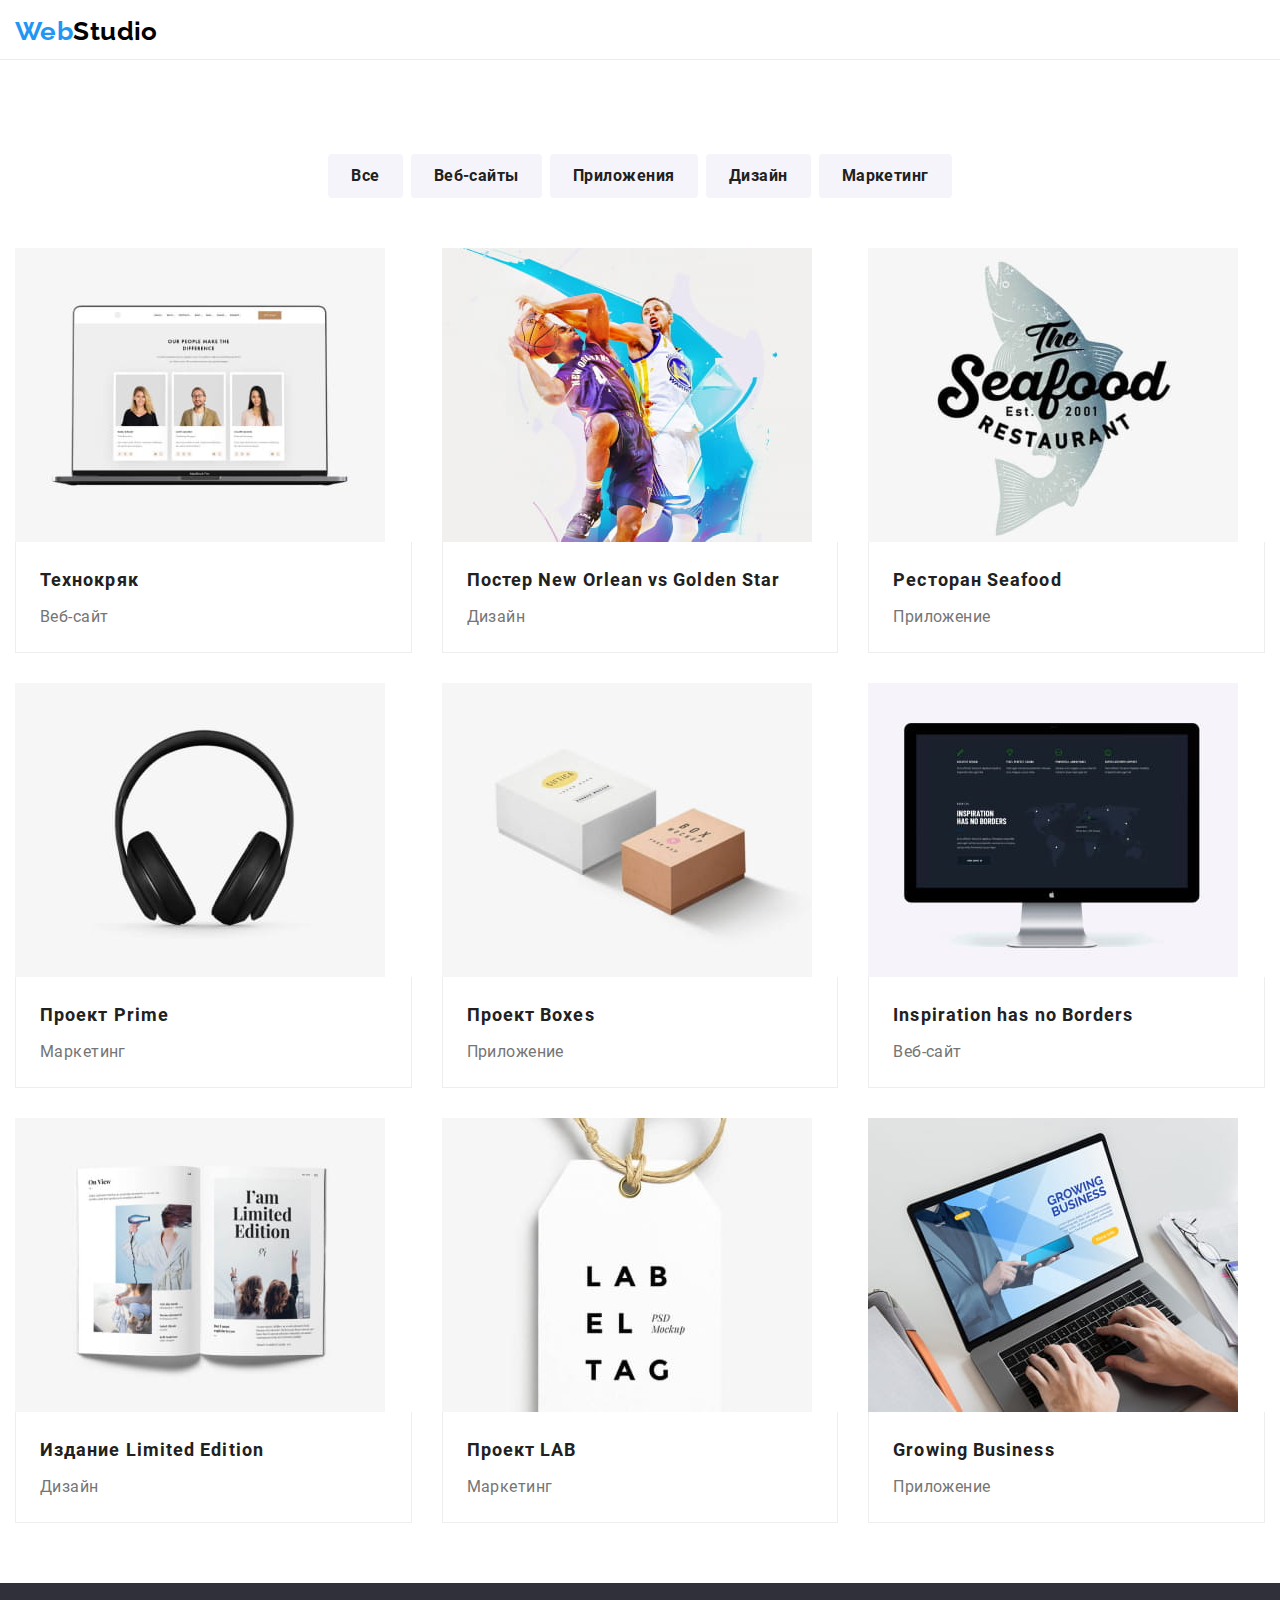
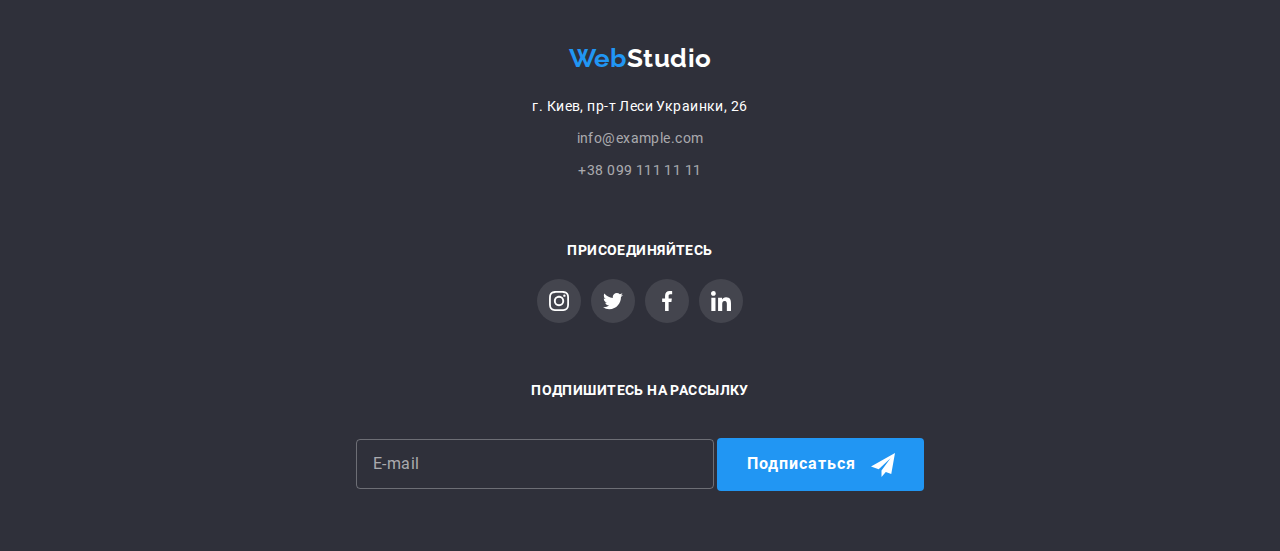
==== portfolio.html @ e54bfd78 "Дополнения к мобильной версии index" ====
<!DOCTYPE html>
<html lang="ru">

<head>
    <meta charset="UTF-8" />
    <meta name="viewport" content="width=device-width, initial-scale=1.0" />
    <meta http-equiv="X-UA-Compatible" content="ie=edge" />
    <link rel="stylesheet" href="./css/main.min.css" />
    <title>Web Studio</title>
</head>

<body>
    <header class="page-header">

        <a href="./index.html" class="logo">
            <span class="logo-first">Web</span>Studio</a>
        <nav class="container main-nav">
            <ul class="list site-nav">
                <li class="site-nav-item"><a href="./index.html" class="site-nav-link">Студия</a></li>
                <li class="site-nav-item">
                    <a href="./portfolio.html" class="site-nav-link current">Портфолио</a>
                </li>
                <li class="site-nav-item">
                    <a href="#" class="site-nav-link">Контакты</a>
                </li>
            </ul>
            <ul class="list contacts">
                <li class="contacts-item">
                    <a href="mailto:info@devstudio.com" class="contacts-link">
                        <svg class="icon-contacts" width="16" height="12">
                            <use href="./images/icons/sprite.svg#icon-envelope"></use>
                        </svg>
                        info@devstudio.com
                    </a>
                </li>
                <li class="contacts-item">
                    <a href="tel:+380961111111" class="contacts-link icon-phone">
                        <svg class="icon-contacts" width="10" height="15">
                            <use href="./images/icons/sprite.svg#icon-smartphone"></use>
                        </svg>
                        +38 096 111 11 11
                    </a>
                </li>
            </ul>
        </nav>
    </header>
    <main>
        <h1 class="visually-hidden">Портфолио</h1>
        <section class="container filter-section">
            <h2 class="visually-hidden">Фильтр работ</h2>
            <ul class="filter-list list">
                <li class="filter-item"><button type="button" class="button filter">Все</button></li>
                <li class="filter-item"><button type="button" class="button filter">Веб-сайты</button></li>
                <li class="filter-item"><button type="button" class="button filter">Приложения</button></li>
                <li class="filter-item"><button type="button" class="button filter">Дизайн</button></li>
                <li class="filter-item"><button type="button" class="button filter">Маркетинг</button></li>
            </ul>
        </section>
        <section class="container works-section">
            <h2 class="visually-hidden">Примеры работ</h2>
            <ul class="list works-list">
                <li class="portfolio-card">
                    <a href="#" class="portfolio-card-link">
                        <div class="overlay-portfolio-text"><img src="./images/portfolio-1.jpg" alt="веб-сайт технокряк"
                                width="370" height="294">
                            <div class="portfolio-item-text">
                                Технокряк - это современная площадка распространения
                                коронавируса.
                                Компании используют эту
                                платформу для цифрового шпионажа и атак на защищённые сервера конкурентов.
                            </div>
                        </div>

                        <div class="portfolio-item">
                            <h3 class="portfolio-item-title">Технокряк</h3>
                            <p class="portfolio-item-description">Веб-сайт</p>
                        </div>
                    </a>
                </li>
                <li class="portfolio-card">
                    <a href="#" class="portfolio-card-link">
                        <div class="overlay-portfolio-text"><img src="./images/portfolio-2.jpg"
                                alt="дизайн баскетбольного постера" width="370" height="294">
                            <div class="portfolio-item-text">
                                Lorem ipsum dolor sit amet consectetur adipisicing elit.
                                Perspiciatis
                                aspernatur sit eius harum, alias praesentium. Lorem ipsum dolor sit amet. Lorem
                                ipsum
                                dolor
                                sit amet. Lorem ipsum dolor sit ame
                            </div>
                        </div>
                        <div class="portfolio-item">
                            <h3 class="portfolio-item-title">Постер New Orlean vs Golden Star</h3>
                            <p class="portfolio-item-description">Дизайн</p>
                        </div>
                    </a>
                </li>
                <li class="portfolio-card">
                    <a href="#" class="portfolio-card-link">
                        <div class="overlay-portfolio-text"><img src="./images/portfolio-3.jpg"
                                alt="приложения для ресторана сифуд" width="370" height="294">

                            <div class="portfolio-item-text">
                                Lorem ipsum dolor sit amet consectetur adipisicing elit.
                                Perspiciatis
                                aspernatur sit eius harum, alias praesentium. Lorem ipsum dolor sit amet. Lorem
                                ipsum
                                dolor
                                sit amet. Lorem ipsum dolor sit amet
                            </div>
                        </div>
                        <div class="portfolio-item">
                            <h3 class="portfolio-item-title">Ресторан Seafood</h3>
                            <p class="portfolio-item-description">Приложение</p>
                        </div>
                    </a>
                </li>
                <li class="portfolio-card">
                    <a href="#" class="portfolio-card-link">
                        <div class="overlay-portfolio-text"><img src="./images/portfolio-4.jpg"
                                alt="маркетинг для проекта прайм" width="370" height="294">
                            <div class="portfolio-item-text">
                                Lorem ipsum dolor sit amet consectetur adipisicing elit.
                                Perspiciatis
                                aspernatur sit eius harum, alias praesentium. Lorem ipsum dolor sit amet. Lorem
                                ipsum
                                dolor
                                sit amet. Lorem ipsum dolor sit amet.
                            </div>
                        </div>
                        <div class="portfolio-item">

                            <h3 class="portfolio-item-title">Проект Prime</h3>
                            <p class="portfolio-item-description">Маркетинг</p>
                        </div>
                    </a>

                </li>
                <li class="portfolio-card">
                    <a href="#" class="portfolio-card-link">
                        <div class="overlay-portfolio-text"><img src="./images/portfolio-5.jpg"
                                alt="приложение для проекта боксес" width="370" height="294">

                            <div class="portfolio-item-text">
                                Lorem ipsum dolor sit amet consectetur adipisicing elit.
                                Perspiciatis
                                aspernatur sit eius harum, alias praesentium. Lorem ipsum dolor sit amet. Lorem
                                ipsum
                                dolor
                                sit amet. Lorem ipsum dolor sit am
                            </div>
                        </div>

                        <div class="portfolio-item">
                            <h3 class="portfolio-item-title">Проект Boxes</h3>
                            <p class="portfolio-item-description">Приложение</p>
                        </div>
                    </a>

                </li>
                <li class="portfolio-card">
                    <a href="#" class="portfolio-card-link">
                        <div class="overlay-portfolio-text"><img src="./images/portfolio-6.jpg" alt="сайт инспирейшн"
                                width="370" height="294">

                            <div class="portfolio-item-text">
                                Lorem ipsum dolor sit amet consectetur adipisicing elit.
                                Perspiciatis
                                aspernatur sit eius harum, alias praesentium. Lorem ipsum dolor sit amet. Lorem
                                ipsum
                                dolor
                                sit amet. Lorem ipsum dolor sit ame
                            </div>
                        </div>

                        <div class="portfolio-item">

                            <h3 class="portfolio-item-title">Inspiration has no Borders</h3>
                            <p class="portfolio-item-description">Веб-сайт</p>
                        </div>
                    </a>

                </li>
                <li class="portfolio-card">
                    <a href="#" class="portfolio-card-link">
                        <div class="overlay-portfolio-text"><img src="./images/portfolio-7.jpg"
                                alt="дизайн издания лимитед эдишин" width="370" height="294">

                            <div class="portfolio-item-text">
                                Lorem ipsum dolor sit amet consectetur adipisicing elit.
                                Perspiciatis
                                aspernatur sit eius harum, alias praesentium. Lorem ipsum dolor sit amet. Lorem
                                ipsum
                                dolor
                                sit amet. Lorem ipsum dolor sit amet
                            </div>
                        </div>

                        <div class="portfolio-item">

                            <h3 class="portfolio-item-title">Издание Limited Edition</h3>
                            <p class="portfolio-item-description">Дизайн</p>
                        </div>
                    </a>

                </li>
                <li class="portfolio-card">
                    <a href="#" class="portfolio-card-link">
                        <div class="overlay-portfolio-text"><img src="./images/portfolio-8.jpg"
                                alt="маркетинг для проекта лаб" width="370" height="294">

                            <div class="portfolio-item-text">
                                Lorem ipsum dolor sit amet consectetur adipisicing elit.
                                Perspiciatis
                                aspernatur sit eius harum, alias praesentium. Lorem ipsum dolor sit amet. Lorem
                                ipsum
                                dolor
                                sit amet. Lorem ipsum dolor sit amet.
                            </div>
                        </div>

                        <div class="portfolio-item">

                            <h3 class="portfolio-item-title">Проект LAB</h3>
                            <p class="portfolio-item-description">Маркетинг</p>
                        </div>
                    </a>

                </li>
                <li class="portfolio-card">
                    <a href="#" class="portfolio-card-link">
                        <div class="overlay-portfolio-text"><img src="./images/portfolio-9.jpg"
                                alt="приложение для бизнеса" width="370" height="294">

                            <div class="portfolio-item-text">
                                Lorem ipsum dolor sit amet consectetur adipisicing elit.
                                Perspiciatis
                                aspernatur sit eius harum, alias praesentium. Lorem ipsum dolor sit amet. Lorem
                                ipsum
                                dolor
                                sit amet. Lorem ipsum dolor sit amet.
                            </div>
                        </div>

                        <div class="portfolio-item">

                            <h3 class="portfolio-item-title">Growing Business</h3>
                            <p class="portfolio-item-description">Приложение</p>
                        </div>
                    </a>

                </li>
            </ul>
        </section>
    </main>
    <footer>
        <div class="container footer-columns">
            <div class="logo-address">
                <a href="./index.html" class="logo-footer">
                    <span class="logo-first">Web</span>Studio
                </a>
                <address class="address">
                    <ul class="list">
                        <li>
                            <a href="https://goo.gl/maps/nj3guqjCCo6YJQm78" target="_blank" rel="noopener noreferrer"
                                class="footer-link address">
                                г. Киев, пр-т Леси Украинки, 26
                            </a>
                        </li>
                        <li class="footer-contacts-mail">
                            <a href="mailto:info@example.com" class="footer-link">info@example.com</a>
                        </li>
                        <li class="footer-contacts-phone">
                            <a href="tel:+380991111111" class="footer-link">+38 099 111 11 11</a>
                        </li>
                    </ul>
                </address>
            </div>
            <div class="follow-block">
                <p class="footer-action">Присоединяйтесь</p>
                <ul class="list social-link">
                    <li>
                        <a class="social-link-item footer" href="https://www.instagram.com/" target="_blank"
                            rel="noopener noreferrer" aria-label="ссылка на инстаграм">
                            <svg class="social-link-icon" width="20" height="20">
                                <use href="./images/icons/sprite.svg#icon-instagram"></use>
                            </svg>
                        </a>
                    </li>
                    <li>
                        <a class="social-link-item footer" href="https://www.twitter.com/" target="_blank"
                            rel="noopener noreferrer" aria-label="ссылка на твиттер">
                            <svg class="social-link-icon" width="20" height="20">
                                <use href="./images/icons/sprite.svg#icon-twitter"></use>
                            </svg>
                        </a>
                    </li>
                    <li>
                        <a class="social-link-item footer" href="https://www.facebook.com/" target="_blank"
                            rel="noopener noreferrer" aria-label="ссылка на фейсбук">
                            <svg class="social-link-icon" width="20" height="20">
                                <use href="./images/icons/sprite.svg#icon-facebook"></use>
                            </svg>
                        </a>
                    </li>
                    <li>
                        <a class="social-link-item footer" href="https://www.linkedin.com/" target="_blank"
                            rel="noopener noreferrer" aria-label="ссылка на линкедин">
                            <svg class="social-link-icon" width="20" height="20">
                                <use href="./images/icons/sprite.svg#icon-linkedin"></use>
                            </svg>
                        </a>
                    </li>
                </ul>
            </div>
            <div class="subscribe-form">
                <p class="footer-action">Подпишитесь на рассылку</p>
                <form action="" method="POST">
                    <input type="e-mail" placeholder="E-mail" name="subscribe" required class="subscribe-field" />
                    <button type="submit" class="button primary subscribe">
                        Подписаться
                        <svg class="subscribe-icon">
                            <use href="./images/icons/sprite.svg#icon-subscribe"></use>
                        </svg>
                    </button>
                </form>
            </div>
        </div>
    </footer>
</body>

</html>
---- css/main.min.css ----
/*! normalize.css v8.0.1 | MIT License | github.com/necolas/normalize.css */html{line-height:1.15;-webkit-text-size-adjust:100%}body{margin:0}main{display:block}h1{font-size:2em;margin:0.67em 0}hr{-webkit-box-sizing:content-box;box-sizing:content-box;height:0;overflow:visible}pre{font-family:monospace, monospace;font-size:1em}a{background-color:transparent}abbr[title]{border-bottom:none;text-decoration:underline;-webkit-text-decoration:underline dotted;text-decoration:underline dotted}b,strong{font-weight:bolder}code,kbd,samp{font-family:monospace, monospace;font-size:1em}small{font-size:80%}sub,sup{font-size:75%;line-height:0;position:relative;vertical-align:baseline}sub{bottom:-0.25em}sup{top:-0.5em}img{border-style:none}button,input,optgroup,select,textarea{font-family:inherit;font-size:100%;line-height:1.15;margin:0}button,input{overflow:visible}button,select{text-transform:none}button,[type="button"],[type="reset"],[type="submit"]{-webkit-appearance:button}button::-moz-focus-inner,[type="button"]::-moz-focus-inner,[type="reset"]::-moz-focus-inner,[type="submit"]::-moz-focus-inner{border-style:none;padding:0}button:-moz-focusring,[type="button"]:-moz-focusring,[type="reset"]:-moz-focusring,[type="submit"]:-moz-focusring{outline:1px dotted ButtonText}fieldset{padding:0.35em 0.75em 0.625em}legend{-webkit-box-sizing:border-box;box-sizing:border-box;color:inherit;display:table;max-width:100%;padding:0;white-space:normal}progress{vertical-align:baseline}textarea{overflow:auto}[type="checkbox"],[type="radio"]{-webkit-box-sizing:border-box;box-sizing:border-box;padding:0}[type="number"]::-webkit-inner-spin-button,[type="number"]::-webkit-outer-spin-button{height:auto}[type="search"]{-webkit-appearance:textfield;outline-offset:-2px}[type="search"]::-webkit-search-decoration{-webkit-appearance:none}::-webkit-file-upload-button{-webkit-appearance:button;font:inherit}details{display:block}summary{display:list-item}template{display:none}[hidden]{display:none}@font-face{font-family:Roboto;src:url(../fonts/Roboto-Regular.woff) format("woff"),url(../fonts/Roboto-Regular.woff2) format("woff2");font-weight:400;font-style:normal}@font-face{font-family:Roboto;src:url(../fonts/Roboto-Medium.woff) format("woff"),url(../fonts/Roboto-Medium.woff2) format("woff2");font-weight:500;font-style:normal}@font-face{font-family:Roboto;src:url(../fonts/Roboto-Bold.woff) format("woff"),url(../fonts/Roboto-Bold.woff2) format("woff2");font-weight:700;font-style:normal}@font-face{font-family:Roboto;src:url(../fonts/Roboto-Black.woff) format("woff"),url(../fonts/Roboto-Black.woff2) format("woff2");font-weight:900;font-style:normal}@font-face{font-family:Raleway;src:url(../fonts/Raleway-Bold.woff) format("woff"),url(../fonts/Raleway-Bold.woff2) format("woff2");font-weight:700;font-style:normal}.logo,.logo-first,.logo-footer{font-family:Raleway, serif;font-style:normal;font-weight:700;font-size:26px;line-height:1.2;text-decoration:none}.button,.site-nav-link,.site-nav-link::after,.contacts-link,.clients-list-item,.clients-link,.portfolio-card-link,.portfolio-item-text,.social-link-item,.social-link-icon:hover,.social-link-icon:focus,.social-link-item.footer,.subscribe-field,.modal-form-field,.modal-form-icon,.icon-check,.backdrop{-webkit-transition-duration:250ms;transition-duration:250ms;-webkit-transition-timing-function:cubic-bezier(0.4, 0, 0.2, 1);transition-timing-function:cubic-bezier(0.4, 0, 0.2, 1)}.button{display:inline-block;border:1px solid transparent;border-radius:4px;padding:10px 32px;min-width:200px;background-color:#fff;color:#757575;font-weight:700;font-size:16px;line-height:1.88;text-align:center;letter-spacing:0.06em;cursor:pointer;-webkit-transition-property:color, background-color, -webkit-box-shadow;transition-property:color, background-color, -webkit-box-shadow;transition-property:color, background-color, box-shadow;transition-property:color, background-color, box-shadow, -webkit-box-shadow}.site-nav-link,.contacts-link{padding-top:32px;padding-bottom:32px;display:block;font-weight:500;line-height:1.14;letter-spacing:0.02em;text-decoration:none}html{-webkit-box-sizing:border-box;box-sizing:border-box}*,*::before,*::after{-webkit-box-sizing:inherit;box-sizing:inherit}body{color:#757575;font-family:Roboto, sans-serif;font-style:normal;font-weight:400;font-size:14px;line-height:1.71;letter-spacing:0.03em;background-color:#fff}footer{margin-top:60px;background-color:#2f303a}button{font-family:inherit}img{display:block;margin:0;max-width:100%}.list{list-style:none;padding:0;margin:0}.container{margin-left:auto;margin-right:auto;padding-left:15px;padding-right:15px}.visually-hidden{position:absolute !important;clip:rect(1px 1px 1px 1px);clip:rect(1px, 1px, 1px, 1px);padding:0 !important;border:0 !important;height:1px !important;width:1px !important;overflow:hidden}.logo{color:#000;display:block;padding-top:16px;padding-bottom:16px;padding-left:15px}.logo-first{color:#2196f3}.logo-footer{color:#fff}.page-header{position:relative;margin:0;border-bottom:1px solid #ececec;height:60px}.main-nav{display:none;-webkit-box-align:center;-ms-flex-align:center;align-items:center}.site-nav{display:-webkit-box;display:-ms-flexbox;display:flex;margin-left:75px}.site-nav-item{margin-right:50px;position:relative}.site-nav-item:last-child{margin-right:0}.contacts{display:none;margin-left:auto}.contacts-item{margin-right:30px}.contacts-item:last-child{margin-right:0}.site-nav-link{color:#212121;-webkit-transition-property:color;transition-property:color}.site-nav-link::after{content:"";background-color:#ffffff;-webkit-transition-property:background-color;transition-property:background-color}.site-nav-link:hover::after,.site-nav-link:focus::after,.site-nav-link.current::after{content:"";width:100%;height:4px;border-radius:2px;background-color:#2196f3;position:absolute;bottom:0;left:0;-webkit-transform:translate(0px, 1px);transform:translate(0px, 1px)}.site-nav-link.current{color:#2196f3}.contacts-link{color:#757575;fill:#757575;-webkit-transition-property:color, fill;transition-property:color, fill}.icon-contacts{margin-right:10px;vertical-align:middle}.site-nav-link:hover,.contacts-link:hover,.site-nav-link:focus,.contacts-link:focus{color:#2196f3;fill:#2196f3}.hero{color:#fff;text-align:center;letter-spacing:0.06em}.hero-section{padding-top:118px;padding-bottom:118px;padding-left:60px;padding-right:60px;height:400px;width:100%;margin-left:auto;margin-right:auto;background-color:rgba(47,48,58,0.8);background-image:-webkit-gradient(linear, left top, left bottom, from(rgba(47,48,58,0.4)), to(rgba(47,48,58,0.4))),url(../images/hero.jpg);background-image:linear-gradient(rgba(47,48,58,0.4), rgba(47,48,58,0.4)),url(../images/hero.jpg);background-position:center;background-size:cover}.hero-text-area{margin-left:auto;margin-right:auto}.hero-title{margin-top:0;margin-bottom:30px;font-weight:900;font-size:26px;line-height:1.62;letter-spacing:0.06em;text-transform:uppercase}.button.primary{background-color:#2196f3;color:#fff}.button.filter{background-color:#f5f4fa;color:#212121;line-height:1.88;letter-spacing:0.03em;padding:6px 22px;min-width:73px}.subscribe{padding-left:29px;padding-right:28px;margin-top:20px}.subscribe-icon{fill:#fff;width:24px;height:24px;margin-left:10px;vertical-align:middle}.filter-item{margin-left:8px}.filter-item:first-child{margin-left:0}.button.filter:hover,.button.filter:active,.button.filter:focus{background-color:#2196f3;color:#fff;outline:none;-webkit-box-shadow:0px 3px 1px rgba(0,0,0,0.1),0px 1px 2px rgba(0,0,0,0.08),0px 2px 2px rgba(0,0,0,0.12);box-shadow:0px 3px 1px rgba(0,0,0,0.1),0px 1px 2px rgba(0,0,0,0.08),0px 2px 2px rgba(0,0,0,0.12)}.send:hover,.send:focus,.primary:hover,.primary:focus{-webkit-box-shadow:0px 4px 4px rgba(0,0,0,0.15);box-shadow:0px 4px 4px rgba(0,0,0,0.15);background:#188ce8;outline:none}.section{margin-top:60px}.section-title{margin-top:0;margin-bottom:30px;color:#212121;font-weight:700;font-size:36px;line-height:1.17;text-align:center}.section-title-description{margin-top:30px;margin-bottom:10px;color:#212121;font-weight:700;font-size:14px;line-height:1.14;text-transform:uppercase}.section-title-description.white{margin-top:0;margin-bottom:0;padding-top:27px;padding-bottom:27px;display:block;position:absolute;bottom:0;width:100%;background-color:rgba(47,48,58,0.8);color:#fff;text-align:center}.advantages-item{max-width:480px;display:block;margin-left:auto;margin-right:auto}.advantages-item:not(:last-child){margin-bottom:30px}.advantages-bg{height:120px;display:-webkit-box;display:-ms-flexbox;display:flex;-webkit-box-align:center;-ms-flex-align:center;align-items:center;-webkit-box-pack:center;-ms-flex-pack:center;justify-content:center;background-color:#f5f4fa;border-radius:4px}.advantages-icon{width:70px;height:70px}.advantages-item-text{margin:0;padding:0}.mobile-hidden{display:none}.products{display:none}.products-item{width:calc((100% - 60px) / 3);position:relative}.products-item:not(:last-child){margin-right:30px}.section-grey{padding-top:60px;padding-bottom:60px;margin-top:60px;background-color:#f5f4fa}.team-member{font-size:16px;line-height:1.18;text-align:center}.team-member-card{width:100%;background-color:#fff;-webkit-box-shadow:0px 1px 3px rgba(0,0,0,0.12),0px 1px 1px rgba(0,0,0,0.14),0px 2px 1px rgba(0,0,0,0.2);box-shadow:0px 1px 3px rgba(0,0,0,0.12),0px 1px 1px rgba(0,0,0,0.14),0px 2px 1px rgba(0,0,0,0.2);border-radius:0px 0px 4px 4px}.team-member-card:not(:last-child){margin-bottom:30px}.team-member.name{margin-top:0;margin-bottom:10px;display:block;color:#212121;font-weight:500}.team-member.prof{margin-top:0;margin-bottom:16px;display:block}.team-member-description{padding-top:30px;padding-bottom:24px;margin-left:auto;margin-right:auto}.clients{margin-top:60px}.clients-list{display:-webkit-box;display:-ms-flexbox;display:flex;-webkit-box-align:center;-ms-flex-align:center;align-items:center;-ms-flex-wrap:wrap;flex-wrap:wrap}.clients-list-item{display:-webkit-box;display:-ms-flexbox;display:flex;width:calc((100% - 30px) / 2);height:90px;border:1px solid #afb1b8;border-radius:4px;margin-bottom:30px;-webkit-transition-property:border-color;transition-property:border-color}.clients-list-item:hover,.clients-list-item:focus{border-color:#2196f3}.clients-list-item:not(:nth-child(2n)){margin-right:30px}.clients-list-item:nth-child(5){margin-bottom:0px}.clients-list-item:nth-child(6){margin-bottom:0px}.clients-link{display:-webkit-box;display:-ms-flexbox;display:flex;-webkit-box-align:center;-ms-flex-align:center;align-items:center;-webkit-box-pack:center;-ms-flex-pack:center;justify-content:center;height:90px;width:170px;margin:0;padding:0;fill:#afb1b8;-webkit-transition-property:fill;transition-property:fill}.clients-link:hover,.clients-link:focus{fill:#2196f3}.portfolio-card{width:calc((100% - 60px) / 3);margin-right:30px;margin-bottom:30px}.portfolio-card-link{color:inherit;text-decoration:none;display:block;margin:0;padding:0;background:#ffffff;-webkit-transition-property:-webkit-box-shadow;transition-property:-webkit-box-shadow;transition-property:box-shadow;transition-property:box-shadow, -webkit-box-shadow}.portfolio-card-link:hover,.portfolio-card-link:focus{-webkit-box-shadow:0px 1px 1px rgba(0,0,0,0.12),0px 4px 4px rgba(0,0,0,0.06),1px 4px 6px rgba(0,0,0,0.16);box-shadow:0px 1px 1px rgba(0,0,0,0.12),0px 4px 4px rgba(0,0,0,0.06),1px 4px 6px rgba(0,0,0,0.16)}.portfolio-card:nth-last-child(-n+3){margin-bottom:0}.portfolio-card:nth-child(3n){margin-right:0}.portfolio-item{padding:20px 24px;border-left:1px solid #eeeeee;border-right:1px solid #eeeeee;border-bottom:1px solid #eeeeee}.portfolio-item-title{margin:0;color:#212121;font-weight:700;font-size:18px;line-height:2;letter-spacing:0.06em}.portfolio-item-description{margin-top:4px;margin-bottom:0;font-size:16px;line-height:1.87}.portfolio-item-text{margin:0;padding:63px 24px;width:100%;height:100%;position:absolute;top:0;left:0;background-color:rgba(33,150,243,0.9);color:#fff;font-size:18px;line-height:1.56;-webkit-transform:translatey(101%);transform:translatey(101%);-webkit-transition-property:-webkit-transform;transition-property:-webkit-transform;transition-property:transform;transition-property:transform, -webkit-transform}.overlay-portfolio-text{position:relative;overflow:hidden}.portfolio-card-link:hover .portfolio-item-text,.portfolio-card-link:focus .portfolio-item-text{-webkit-transform:translatey(0);transform:translatey(0);width:370px;height:294px}.filter-list{display:-webkit-box;display:-ms-flexbox;display:flex;-webkit-box-pack:center;-ms-flex-pack:center;justify-content:center}.filter-section{margin-top:94px}.works-section{margin-top:50px}.works-list{display:-webkit-box;display:-ms-flexbox;display:flex;-ms-flex-wrap:wrap;flex-wrap:wrap}.footer-link{color:rgba(255,255,255,0.6);font-style:normal;text-decoration:none}.footer-link.address{color:#fff}.footer-action{margin-bottom:20px;color:#fff;font-weight:700;font-size:14px;line-height:1.14;text-transform:uppercase}.footer-columns{-webkit-box-align:baseline;-ms-flex-align:baseline;align-items:baseline;padding-bottom:60px;padding-top:60px;text-align:center}.address{margin-top:20px}.footer-contacts-mail{margin-top:8px}.footer-contacts-phone{margin-top:8px}.subscribe-form{margin-top:60px}.social-link{display:-webkit-box;display:-ms-flexbox;display:flex;-webkit-box-align:center;-ms-flex-align:center;align-items:center;-webkit-box-pack:center;-ms-flex-pack:center;justify-content:center}.social-link>li:not(:last-child){margin-right:10px}.social-link-item{display:-webkit-box;display:-ms-flexbox;display:flex;-webkit-box-align:center;-ms-flex-align:center;align-items:center;margin:0px;padding:12px;fill:#afb1b8;background-color:#ffffff;border-radius:50%;-webkit-transition-property:fill, background-color;transition-property:fill, background-color}.social-link-item:hover,.social-link-item:focus,.social-link-item.footer:hover,.social-link-item.footer:focus{fill:#fff;background-size:44px 44px;background-color:#2196f3;border-radius:50%}.social-link-icon:hover,.social-link-icon:focus{fill:#fff;-webkit-transition-property:fill;transition-property:fill}.social-link-item.footer{fill:#fff;background-color:rgba(255,255,255,0.1);border-radius:50%;-webkit-transition-property:fill, background-color;transition-property:fill, background-color}.follow-block{margin-top:60px}.subscribe-field{display:inline-block;outline:none;height:50px;min-width:358px;padding-left:16px;padding-right:16px;border:1px solid rgba(255,255,255,0.3);border-radius:4px;background:transparent;font-size:16px;color:#fff;-webkit-transition-property:border;transition-property:border}.subscribe-field::-webkit-input-placeholder{font-size:16px;color:rgba(255,255,255,0.6);letter-spacing:0.03em}.subscribe-field:-ms-input-placeholder{font-size:16px;color:rgba(255,255,255,0.6);letter-spacing:0.03em}.subscribe-field::-ms-input-placeholder{font-size:16px;color:rgba(255,255,255,0.6);letter-spacing:0.03em}.subscribe-field::placeholder{font-size:16px;color:rgba(255,255,255,0.6);letter-spacing:0.03em}.subscribe-field:hover,.subscribe-field:focus,.subscribe-field:not(:placeholder-shown){border-color:#fff}.modal-form{font-weight:400;font-size:12px;line-height:1.17;letter-spacing:0.01em;color:#757575;padding-right:40px;padding-left:40px}.modal-form-title{margin-top:40px;margin-bottom:12px;font-weight:700;font-size:20px;line-height:1.15;text-align:center;letter-spacing:0.03em;color:#212121}.modal-form-field{display:block;width:100%;height:40px;background:transparent;border:1px solid rgba(33,33,33,0.2);border-radius:4px;padding-left:42px;padding-right:12px;margin-bottom:10px;outline:none;-webkit-transition-property:border;transition-property:border}.modal-form-field::-webkit-input-placeholder{color:rgba(117,117,117,0.5)}.modal-form-field:-ms-input-placeholder{color:rgba(117,117,117,0.5)}.modal-form-field::-ms-input-placeholder{color:rgba(117,117,117,0.5)}.modal-form-field::placeholder{color:rgba(117,117,117,0.5)}.modal-form-label{display:block;margin-bottom:4px}.modal-form-icon{position:absolute;left:15px;top:50%;-webkit-transform:translate(0%, -50%);transform:translate(0%, -50%);fill:#212121;-webkit-transition-property:fill;transition-property:fill}.modal-form-wrap{position:relative}textarea.modal-form-field{height:120px;resize:none;padding:12px 16px}.modal-form-field:focus+.modal-form-icon,.modal-form-field:hover+.modal-form-icon{fill:#2196f3}.modal-form-field:focus,.modal-form-field:hover{border:1px solid #2196f3}.button-submit-wrap{display:-webkit-box;display:-ms-flexbox;display:flex;-webkit-box-pack:center;-ms-flex-pack:center;justify-content:center;margin-top:30px;margin-bottom:40px}.custom-checkbox-wrap{display:-webkit-box;display:-ms-flexbox;display:flex;-webkit-box-pack:center;-ms-flex-pack:center;justify-content:center;margin-top:20px;font-size:14px;line-height:2}.custom-checkbox{position:absolute;width:1px;height:1px;margin:-1px;border:0;padding:0;clip:rect(0 0 0 0);overflow:hidden}.check-label{display:-webkit-box;display:-ms-flexbox;display:flex;-webkit-box-align:center;-ms-flex-align:center;align-items:center;cursor:pointer}.icon-check{display:inline-block;width:16px;height:15px;margin-right:7px;border:2px solid #212121;border-radius:4px;background-color:rgba(255,255,255,0);-webkit-transition-property:border, background-color;transition-property:border, background-color}.custom-checkbox:checked+.icon-check{background-color:#2196f3;background-image:url(../images/icons/icon-check.svg);background-size:contain;background-origin:border-box;border-color:#2196f3}.policy-link{color:#2196f3;text-decoration:underline}.backdrop{position:fixed;top:0;left:0;right:0;bottom:0;width:100%;height:100%;background-color:rgba(0,0,0,0.2);opacity:1;-webkit-transition-property:opacity;transition-property:opacity}.backdrop.is-hidden{visibility:hidden;pointer-events:none;opacity:0}.modal-window{position:absolute;top:50%;left:50%;-webkit-transform:translate(-50%, -50%);transform:translate(-50%, -50%);width:90%;max-width:528px;background-color:#ffffff;-webkit-box-shadow:0px 1px 3px rgba(0,0,0,0.12),0px 1px 1px rgba(0,0,0,0.14),0px 2px 1px rgba(0,0,0,0.2);box-shadow:0px 1px 3px rgba(0,0,0,0.12),0px 1px 1px rgba(0,0,0,0.14),0px 2px 1px rgba(0,0,0,0.2);border-radius:4px}.close-button{position:absolute;right:8px;top:8px;width:30px;height:30px;border:1px solid rgba(0,0,0,0.1);border-radius:50%;cursor:pointer}.close-button:hover,.close-button:focus{fill:#2196f3}.close-button:active{outline:none}.modal-form-icon.close-icon{-webkit-transform:translate(-50%, -50%);transform:translate(-50%, -50%);fill:black}.close-button:hover .modal-form-icon.close-icon,.close-button:focus .modal-form-icon.close-icon{fill:#2196f3}
/*# sourceMappingURL=main.min.css.map */
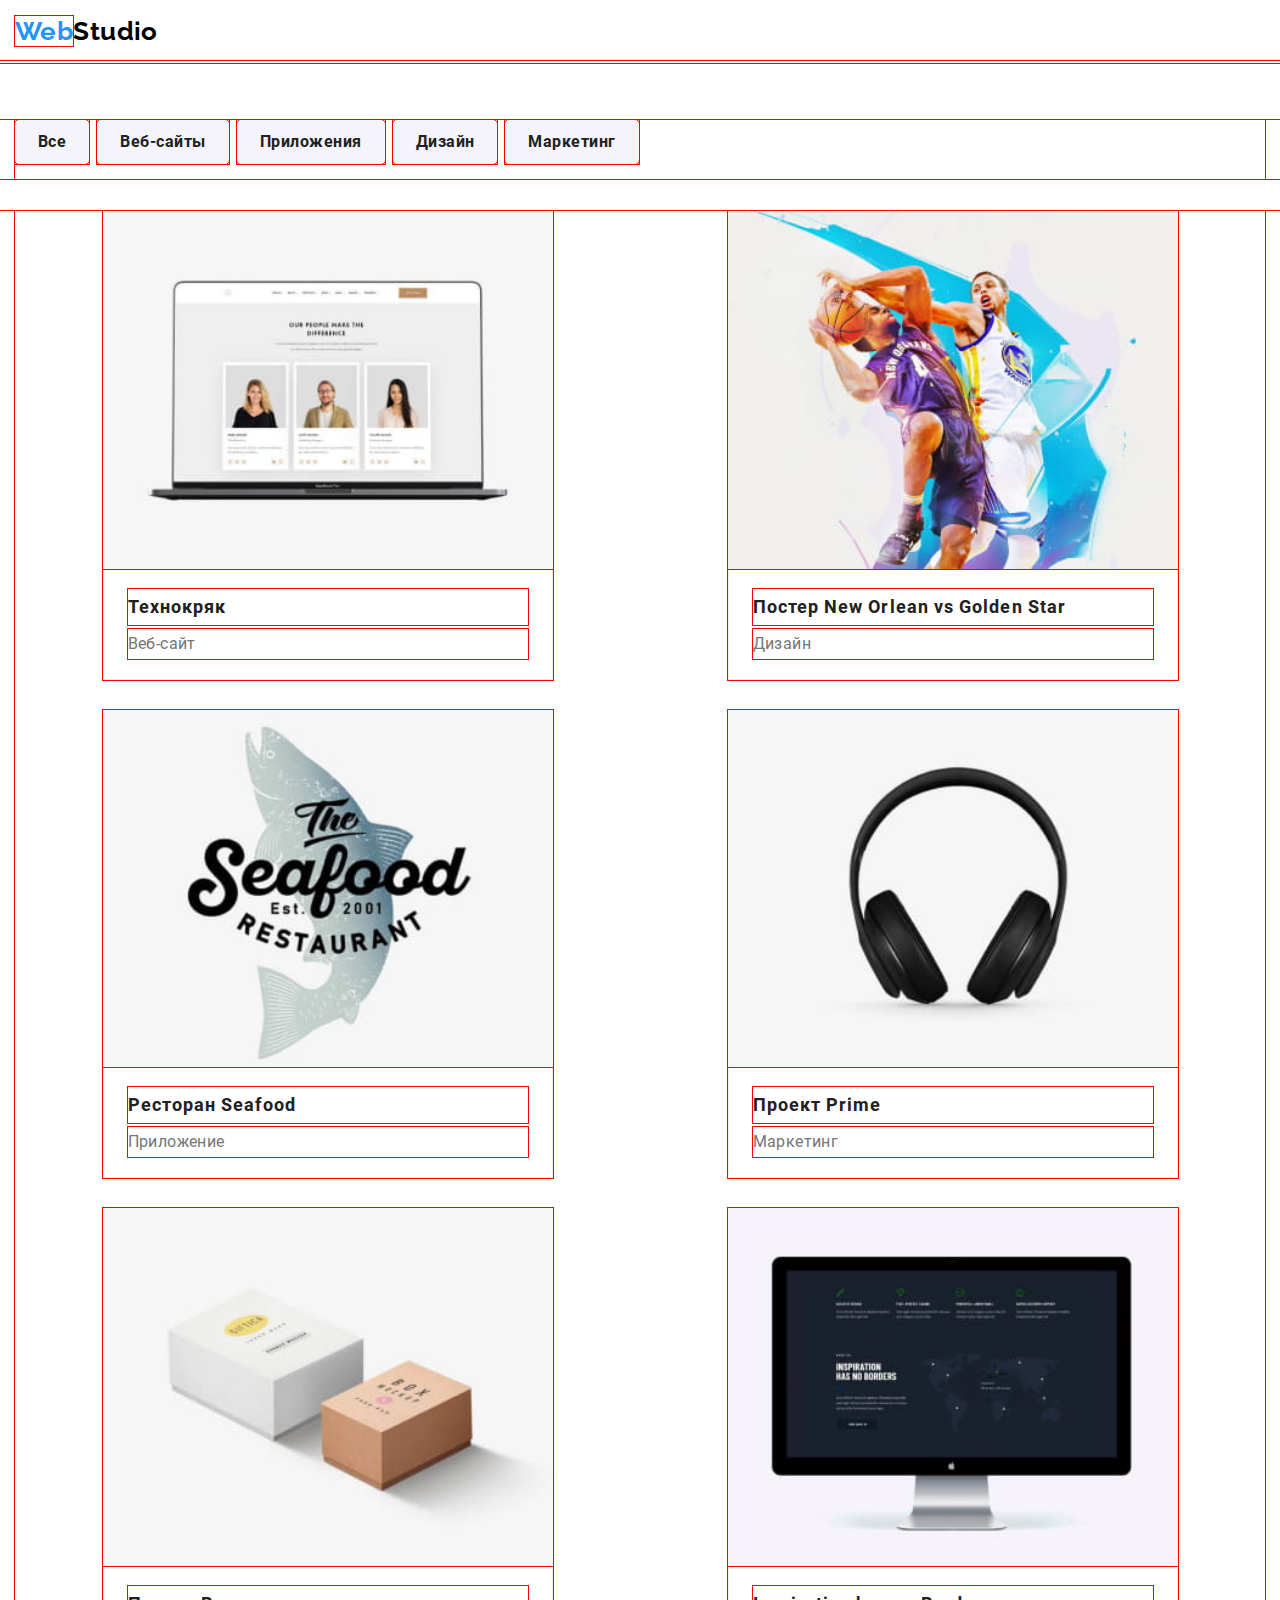
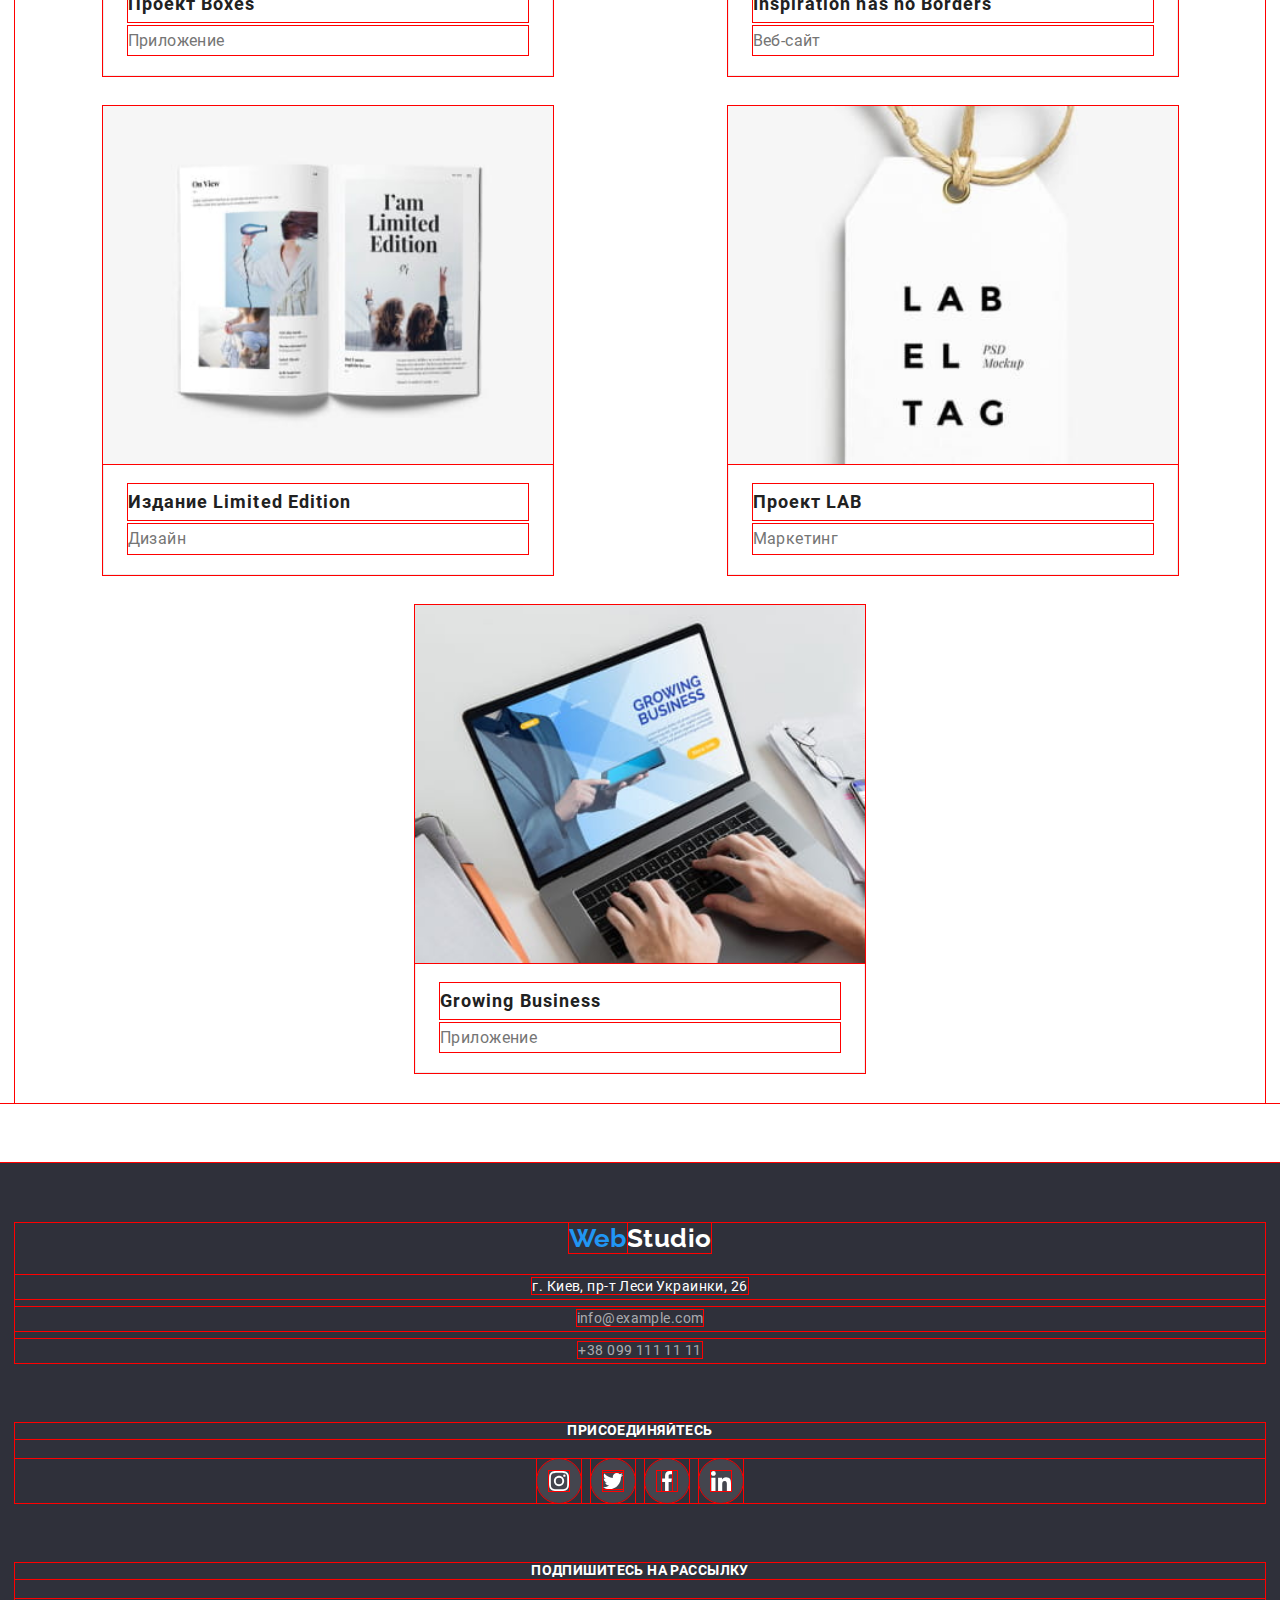
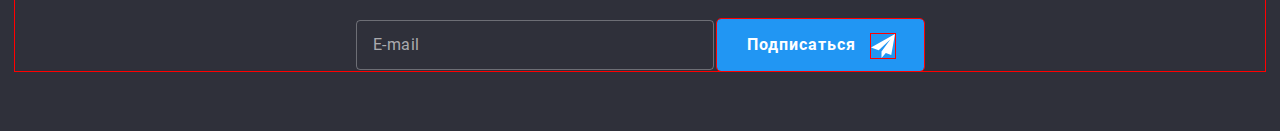
==== commit c9a86b4a: "Сделана верстка для мобильных" ====
--- a/portfolio.html
+++ b/portfolio.html
@@ -62,7 +62,7 @@
                 <li class="portfolio-card">
                     <a href="#" class="portfolio-card-link">
                         <div class="overlay-portfolio-text"><img src="./images/portfolio-1.jpg" alt="веб-сайт технокряк"
-                                width="370" height="294">
+                                width="450px">
                             <div class="portfolio-item-text">
                                 Технокряк - это современная площадка распространения
                                 коронавируса.
@@ -80,7 +80,7 @@
                 <li class="portfolio-card">
                     <a href="#" class="portfolio-card-link">
                         <div class="overlay-portfolio-text"><img src="./images/portfolio-2.jpg"
-                                alt="дизайн баскетбольного постера" width="370" height="294">
+                                alt="дизайн баскетбольного постера" width="450px">
                             <div class="portfolio-item-text">
                                 Lorem ipsum dolor sit amet consectetur adipisicing elit.
                                 Perspiciatis
@@ -99,7 +99,7 @@
                 <li class="portfolio-card">
                     <a href="#" class="portfolio-card-link">
                         <div class="overlay-portfolio-text"><img src="./images/portfolio-3.jpg"
-                                alt="приложения для ресторана сифуд" width="370" height="294">
+                                alt="приложения для ресторана сифуд" width="450px">
 
                             <div class="portfolio-item-text">
                                 Lorem ipsum dolor sit amet consectetur adipisicing elit.
@@ -119,7 +119,7 @@
                 <li class="portfolio-card">
                     <a href="#" class="portfolio-card-link">
                         <div class="overlay-portfolio-text"><img src="./images/portfolio-4.jpg"
-                                alt="маркетинг для проекта прайм" width="370" height="294">
+                                alt="маркетинг для проекта прайм" width="450px">
                             <div class="portfolio-item-text">
                                 Lorem ipsum dolor sit amet consectetur adipisicing elit.
                                 Perspiciatis
@@ -140,7 +140,7 @@
                 <li class="portfolio-card">
                     <a href="#" class="portfolio-card-link">
                         <div class="overlay-portfolio-text"><img src="./images/portfolio-5.jpg"
-                                alt="приложение для проекта боксес" width="370" height="294">
+                                alt="приложение для проекта боксес" width="450px">
 
                             <div class="portfolio-item-text">
                                 Lorem ipsum dolor sit amet consectetur adipisicing elit.
@@ -162,7 +162,7 @@
                 <li class="portfolio-card">
                     <a href="#" class="portfolio-card-link">
                         <div class="overlay-portfolio-text"><img src="./images/portfolio-6.jpg" alt="сайт инспирейшн"
-                                width="370" height="294">
+                                width="450px">
 
                             <div class="portfolio-item-text">
                                 Lorem ipsum dolor sit amet consectetur adipisicing elit.
@@ -185,7 +185,7 @@
                 <li class="portfolio-card">
                     <a href="#" class="portfolio-card-link">
                         <div class="overlay-portfolio-text"><img src="./images/portfolio-7.jpg"
-                                alt="дизайн издания лимитед эдишин" width="370" height="294">
+                                alt="дизайн издания лимитед эдишин" width="450px">
 
                             <div class="portfolio-item-text">
                                 Lorem ipsum dolor sit amet consectetur adipisicing elit.
@@ -208,7 +208,7 @@
                 <li class="portfolio-card">
                     <a href="#" class="portfolio-card-link">
                         <div class="overlay-portfolio-text"><img src="./images/portfolio-8.jpg"
-                                alt="маркетинг для проекта лаб" width="370" height="294">
+                                alt="маркетинг для проекта лаб" width="450px">
 
                             <div class="portfolio-item-text">
                                 Lorem ipsum dolor sit amet consectetur adipisicing elit.
@@ -231,7 +231,7 @@
                 <li class="portfolio-card">
                     <a href="#" class="portfolio-card-link">
                         <div class="overlay-portfolio-text"><img src="./images/portfolio-9.jpg"
-                                alt="приложение для бизнеса" width="370" height="294">
+                                alt="приложение для бизнеса" width="450px">
 
                             <div class="portfolio-item-text">
                                 Lorem ipsum dolor sit amet consectetur adipisicing elit.
--- a/css/main.min.css
+++ b/css/main.min.css
@@ -7,5 +7,5 @@
  box-shadow;transition-property:color,  background-color,  box-shadow,- -webkit-box-shadow}.site-nav-link,.contacts-link{padding-top:32px;padding-bottom:32px;display:block;font-weight:500;line-height:1.14;letter-spacing:0.02em;text-decoration:none}html{-webkit-box-sizing:border-box;box-sizing:border-box}*,*::before,*::after{-webkit-box-sizing:inherit;box-sizing:inherit}body{color:#757575;font-family:Roboto, sans-serif;font-style:normal;font-weight:400;font-size:14px;line-height:1.71;letter-spacing:0.03em;background-color:#fff}footer{margin-top:60px;background-color:#2f303a}button{font-family:inherit}img{display:block;margin:0;max-width:100%}.list{list-style:none;padding:0;margin:0}.container{margin-left:auto;margin-right:auto;padding-left:15px;padding-right:15px}.visually-hidden{position:absolute !important;clip:rect(1px 1px 1px 1px);clip:rect(1px, 1px, 1px, 1px);padding:0 !important;border:0 !important;height:1px !important;width:1px !important;overflow:hidden}.logo{color:#000;display:block;padding-top:16px;padding-bottom:16px;padding-left:15px}.logo-first{color:#2196f3}.logo-footer{color:#fff}.page-header{position:relative;margin:0;border-bottom:1px solid #ececec;height:60px}.main-nav{display:none;-webkit-box-align:center;-ms-flex-align:center;align-items:center}.site-nav{display:-webkit-box;display:-ms-flexbox;display:flex;margin-left:75px}.site-nav-item{margin-right:50px;position:relative}.site-nav-item:last-child{margin-right:0}.contacts{display:none;margin-left:auto}.contacts-item{margin-right:30px}.contacts-item:last-child{margin-right:0}.site-nav-link{color:#212121;-webkit-transition-property:color;transition-property:color}.site-nav-link::after{content:"";background-color:#ffffff;-webkit-transition-property:background-color;transition-property:background-color}.site-nav-link:hover::after,.site-nav-link:focus::after,.site-nav-link.current::after{content:"";width:100%;height:4px;border-radius:2px;background-color:#2196f3;position:absolute;bottom:0;left:0;-webkit-transform:translate(0px, 1px);transform:translate(0px, 1px)}.site-nav-link.current{color:#2196f3}.contacts-link{color:#757575;fill:#757575;-webkit-transition-property:color, fill;transition-property:color, fill}.icon-contacts{margin-right:10px;vertical-align:middle}.site-nav-link:hover,.contacts-link:hover,.site-nav-link:focus,.contacts-link:focus{color:#2196f3;fill:#2196f3}.hero{color:#fff;text-align:center;letter-spacing:0.06em}.hero-section{padding-top:118px;padding-bottom:118px;padding-left:60px;padding-right:60px;height:400px;width:100%;margin-left:auto;margin-right:auto;background-color:rgba(47,48,58,0.8);background-image:-webkit-gradient(linear, left top, left bottom, from(rgba(47,48,58,0.4)), to(rgba(47,48,58,0.4))),url(../images/hero.jpg);background-image:linear-gradient(rgba(47,48,58,0.4), rgba(47,48,58,0.4)),url(../images/hero.jpg);background-position:center;background-size:cover}.hero-text-area{margin-left:auto;margin-right:auto}.hero-title{margin-top:0;margin-bottom:30px;font-weight:900;font-size:26px;line-height:1.62;letter-spacing:0.06em;text-transform:uppercase}.button.primary{background-color:#2196f3;color:#fff}.button.filter{background-color:#f5f4fa;color:#212121;line-height:1.88;letter-spacing:0.03em;padding:6px 22px;min-width:73px}.subscribe{padding-left:29px;padding-right:28px;margin-top:20px}.subscribe-icon{fill:#fff;width:24px;height:24px;margin-left:10px;vertical-align:middle}.filter-item{margin-left:8px}.filter-item:first-child{margin-left:0}.button.filter:hover,.button.filter:active,.button.filter:focus{background-color:#2196f3;color:#fff;outline:none;-webkit-box-shadow:0px 3px 1px rgba(0,0,0,0.1),0px 1px 2px rgba(0,0,0,0.08),0px 2px 2px rgba(0,0,0,0.12);box-shadow:0px 3px 1px rgba(0,0,0,0.1),0px 1px 2px rgba(0,0,0,0.08),0px 2px 2px rgba(0,0,0,0.12)}.send:hover,.send:focus,.primary:hover,.primary:focus{-webkit-box-shadow:0px 4px 4px rgba(0,0,0,0.15);box-shadow:0px 4px 4px rgba(0,0,0,0.15);background:#188ce8;outline:none}.section{margin-top:60px}.section-title{margin-top:0;margin-bottom:30px;color:#212121;font-weight:700;font-size:36px;line-height:1.17;text-align:center}.section-title-description{margin-top:30px;margin-bottom:10px;color:#212121;font-weight:700;font-size:14px;line-height:1.14;text-transform:uppercase}.section-title-description.white{margin-top:0;margin-bottom:0;padding-top:27px;padding-bottom:27px;display:block;position:absolute;bottom:0;width:100%;background-color:rgba(47,48,58,0.8);color:#fff;text-align:center}.advantages-item{max-width:480px;display:block;margin-left:auto;margin-right:auto}.advantages-item:not(:last-child){margin-bottom:30px}.advantages-bg{height:120px;display:-webkit-box;display:-ms-flexbox;display:flex;-webkit-box-align:center;-ms-flex-align:center;align-items:center;-webkit-box-pack:center;-ms-flex-pack:center;justify-content:center;background-color:#f5f4fa;border-radius:4px}.advantages-icon{width:70px;height:70px}.advantages-item-text{margin:0;padding:0}.mobile-hidden{display:none}.products{display:none}.products-item{width:calc((100% - 60px) / 3);position:relative}.products-item:not(:last-child){margin-right:30px}.section-grey{padding-top:60px;padding-bottom:60px;margin-top:60px;background-color:#f5f4fa}.team-member{font-size:16px;line-height:1.18;text-align:center}.team-member-card{width:100%;background-color:#fff;-webkit-box-shadow:0px 1px 3px rgba(0,0,0,0.12),0px 1px 1px rgba(0,0,0,0.14),0px 2px 1px rgba(0,0,0,0.2);box-shadow:0px 1px 3px rgba(0,0,0,0.12),0px 1px 1px rgba(0,0,0,0.14),0px 2px 1px rgba(0,0,0,0.2);border-radius:0px 0px 4px 4px}.team-member-card:not(:last-child){margin-bottom:30px}.team-member.name{margin-top:0;margin-bottom:10px;display:block;color:#212121;font-weight:500}.team-member.prof{margin-top:0;margin-bottom:16px;display:block}.team-member-description{padding-top:30px;padding-bottom:24px;margin-left:auto;margin-right:auto}.clients{margin-top:60px}.clients-list{display:-webkit-box;display:-ms-flexbox;display:flex;-webkit-box-align:center;-ms-flex-align:center;align-items:center;-ms-flex-wrap:wrap;flex-wrap:wrap}.clients-list-item{display:-webkit-box;display:-ms-flexbox;display:flex;width:calc((100% - 30px) / 2);height:90px;border:1px solid #afb1b8;border-radius:4px;margin-bottom:30px;-webkit-transition-property:border-color;transition-property:border-color}.clients-list-item:hover,.clients-list-item:focus{border-color:#2196f3}.clients-list-item:not(:nth-child(2n)){margin-right:30px}.clients-list-item:nth-child(5){margin-bottom:0px}.clients-list-item:nth-child(6){margin-bottom:0px}.clients-link{display:-webkit-box;display:-ms-flexbox;display:flex;-webkit-box-align:center;-ms-flex-align:center;align-items:center;-webkit-box-pack:center;-ms-flex-pack:center;justify-content:center;height:90px;width:170px;margin:0;padding:0;fill:#afb1b8;-webkit-transition-property:fill;transition-property:fill}.clients-link:hover,.clients-link:focus{fill:#2196f3}.portfolio-card{width:calc((100% - 60px) / 3);margin-right:30px;margin-bottom:30px}.portfolio-card-link{color:inherit;text-decoration:none;display:block;margin:0;padding:0;background:#ffffff;-webkit-transition-property:-webkit-box-shadow;transition-property:-webkit-box-shadow;transition-property:box-shadow;transition-property:box-shadow, -webkit-box-shadow}.portfolio-card-link:hover,.portfolio-card-link:focus{-webkit-box-shadow:0px 1px 1px rgba(0,0,0,0.12),0px 4px 4px rgba(0,0,0,0.06),1px 4px 6px rgba(0,0,0,0.16);box-shadow:0px 1px 1px rgba(0,0,0,0.12),0px 4px 4px rgba(0,0,0,0.06),1px 4px 6px rgba(0,0,0,0.16)}.portfolio-card:nth-last-child(-n+3){margin-bottom:0}.portfolio-card:nth-child(3n){margin-right:0}.portfolio-item{padding:20px 24px;border-left:1px solid #eeeeee;border-right:1px solid #eeeeee;border-bottom:1px solid #eeeeee}.portfolio-item-title{margin:0;color:#212121;font-weight:700;font-size:18px;line-height:2;letter-spacing:0.06em}.portfolio-item-description{margin-top:4px;margin-bottom:0;font-size:16px;line-height:1.87}.portfolio-item-text{margin:0;padding:63px 24px;width:100%;height:100%;position:absolute;top:0;left:0;background-color:rgba(33,150,243,0.9);color:#fff;font-size:18px;line-height:1.56;-webkit-transform:translatey(101%);transform:translatey(101%);-webkit-transition-property:-webkit-transform;transition-property:-webkit-transform;transition-property:transform;transition-property:transform, -webkit-transform}.overlay-portfolio-text{position:relative;overflow:hidden}.portfolio-card-link:hover .portfolio-item-text,.portfolio-card-link:focus .portfolio-item-text{-webkit-transform:translatey(0);transform:translatey(0);width:370px;height:294px}.filter-list{display:-webkit-box;display:-ms-flexbox;display:flex;-webkit-box-pack:center;-ms-flex-pack:center;justify-content:center}.filter-section{margin-top:94px}.works-section{margin-top:50px}.works-list{display:-webkit-box;display:-ms-flexbox;display:flex;-ms-flex-wrap:wrap;flex-wrap:wrap}.footer-link{color:rgba(255,255,255,0.6);font-style:normal;text-decoration:none}.footer-link.address{color:#fff}.footer-action{margin-bottom:20px;color:#fff;font-weight:700;font-size:14px;line-height:1.14;text-transform:uppercase}.footer-columns{-webkit-box-align:baseline;-ms-flex-align:baseline;align-items:baseline;padding-bottom:60px;padding-top:60px;text-align:center}.address{margin-top:20px}.footer-contacts-mail{margin-top:8px}.footer-contacts-phone{margin-top:8px}.subscribe-form{margin-top:60px}.social-link{display:-webkit-box;display:-ms-flexbox;display:flex;-webkit-box-align:center;-ms-flex-align:center;align-items:center;-webkit-box-pack:center;-ms-flex-pack:center;justify-content:center}.social-link>li:not(:last-child){margin-right:10px}.social-link-item{display:-webkit-box;display:-ms-flexbox;display:flex;-webkit-box-align:center;-ms-flex-align:center;align-items:center;margin:0px;padding:12px;fill:#afb1b8;background-color:#ffffff;border-radius:50%;-webkit-transition-property:fill, background-color;transition-property:fill, background-color}.social-link-item:hover,.social-link-item:focus,.social-link-item.footer:hover,.social-link-item.footer:focus{fill:#fff;background-size:44px 44px;background-color:#2196f3;border-radius:50%}.social-link-icon:hover,.social-link-icon:focus{fill:#fff;-webkit-transition-property:fill;transition-property:fill}.social-link-item.footer{fill:#fff;background-color:rgba(255,255,255,0.1);border-radius:50%;-webkit-transition-property:fill, background-color;transition-property:fill, background-color}.follow-block{margin-top:60px}.subscribe-field{display:inline-block;outline:none;height:50px;min-width:358px;padding-left:16px;padding-right:16px;border:1px solid rgba(255,255,255,0.3);border-radius:4px;background:transparent;font-size:16px;color:#fff;-webkit-transition-property:border;transition-property:border}.subscribe-field::-webkit-input-placeholder{font-size:16px;color:rgba(255,255,255,0.6);letter-spacing:0.03em}.subscribe-field:-ms-input-placeholder{font-size:16px;color:rgba(255,255,255,0.6);letter-spacing:0.03em}.subscribe-field::-ms-input-placeholder{font-size:16px;color:rgba(255,255,255,0.6);letter-spacing:0.03em}.subscribe-field::placeholder{font-size:16px;color:rgba(255,255,255,0.6);letter-spacing:0.03em}.subscribe-field:hover,.subscribe-field:focus,.subscribe-field:not(:placeholder-shown){border-color:#fff}.modal-form{font-weight:400;font-size:12px;line-height:1.17;letter-spacing:0.01em;color:#757575;padding-right:40px;padding-left:40px}.modal-form-title{margin-top:40px;margin-bottom:12px;font-weight:700;font-size:20px;line-height:1.15;text-align:center;letter-spacing:0.03em;color:#212121}.modal-form-field{display:block;width:100%;height:40px;background:transparent;border:1px solid rgba(33,33,33,0.2);border-radius:4px;padding-left:42px;padding-right:12px;margin-bottom:10px;outline:none;-webkit-transition-property:border;transition-property:border}.modal-form-field::-webkit-input-placeholder{color:rgba(117,117,117,0.5)}.modal-form-field:-ms-input-placeholder{color:rgba(117,117,117,0.5)}.modal-form-field::-ms-input-placeholder{color:rgba(117,117,117,0.5)}.modal-form-field::placeholder{color:rgba(117,117,117,0.5)}.modal-form-label{display:block;margin-bottom:4px}.modal-form-icon{position:absolute;left:15px;top:50%;-webkit-transform:translate(0%, -50%);transform:translate(0%, -50%);fill:#212121;-webkit-transition-property:fill;transition-property:fill}.modal-form-wrap{position:relative}textarea.modal-form-field{height:120px;resize:none;padding:12px 16px}.modal-form-field:focus+.modal-form-icon,.modal-form-field:hover+.modal-form-icon{fill:#2196f3}.modal-form-field:focus,.modal-form-field:hover{border:1px solid #2196f3}.button-submit-wrap{display:-webkit-box;display:-ms-flexbox;display:flex;-webkit-box-pack:center;-ms-flex-pack:center;justify-content:center;margin-top:30px;margin-bottom:40px}.custom-checkbox-wrap{display:-webkit-box;display:-ms-flexbox;display:flex;-webkit-box-pack:center;-ms-flex-pack:center;justify-content:center;margin-top:20px;font-size:14px;line-height:2}.custom-checkbox{position:absolute;width:1px;height:1px;margin:-1px;border:0;padding:0;clip:rect(0 0 0 0);overflow:hidden}.check-label{display:-webkit-box;display:-ms-flexbox;display:flex;-webkit-box-align:center;-ms-flex-align:center;align-items:center;cursor:pointer}.icon-check{display:inline-block;width:16px;height:15px;margin-right:7px;border:2px solid #212121;border-radius:4px;background-color:rgba(255,255,255,0);-webkit-transition-property:border, background-color;transition-property:border, background-color}.custom-checkbox:checked+.icon-check{background-color:#2196f3;background-image:url(../images/icons/icon-check.svg);background-size:contain;background-origin:border-box;border-color:#2196f3}.policy-link{color:#2196f3;text-decoration:underline}.backdrop{position:fixed;top:0;left:0;right:0;bottom:0;width:100%;height:100%;background-color:rgba(0,0,0,0.2);opacity:1;-webkit-transition-property:opacity;transition-property:opacity}.backdrop.is-hidden{visibility:hidden;pointer-events:none;opacity:0}.modal-window{position:absolute;top:50%;left:50%;-webkit-transform:translate(-50%, -50%);transform:translate(-50%, -50%);width:90%;max-width:528px;background-color:#ffffff;-webkit-box-shadow:0px 1px 3px rgba(0,0,0,0.12),0px 1px 1px rgba(0,0,0,0.14),0px 2px 1px rgba(0,0,0,0.2);box-shadow:0px 1px 3px rgba(0,0,0,0.12),0px 1px 1px rgba(0,0,0,0.14),0px 2px 1px rgba(0,0,0,0.2);border-radius:4px}.close-button{position:absolute;right:8px;top:8px;width:30px;height:30px;border:1px solid rgba(0,0,0,0.1);border-radius:50%;cursor:pointer}.close-button:hover,.close-button:focus{fill:#2196f3}.close-button:active{outline:none}.modal-form-icon.close-icon{-webkit-transform:translate(-50%, -50%);transform:translate(-50%, -50%);fill:black}.close-button:hover .modal-form-icon.close-icon,.close-button:focus .modal-form-icon.close-icon{fill:#2196f3}
+ -webkit-box-shadow}.site-nav-link,.contacts-link{padding-top:32px;padding-bottom:32px;display:block;font-weight:500;line-height:1.14;letter-spacing:0.02em;text-decoration:none}html{-webkit-box-sizing:border-box;box-sizing:border-box}*,*::before,*::after{-webkit-box-sizing:inherit;box-sizing:inherit}body{color:#757575;font-family:Roboto, sans-serif;font-style:normal;font-weight:400;font-size:14px;line-height:1.71;letter-spacing:0.03em;background-color:#fff}footer{margin-top:60px;background-color:#2f303a}button{font-family:inherit}img{display:block;margin:0;max-width:100%}.list{list-style:none;padding:0;margin:0}.container{margin-left:auto;margin-right:auto;padding-left:15px;padding-right:15px}.visually-hidden{position:absolute !important;clip:rect(1px 1px 1px 1px);clip:rect(1px, 1px, 1px, 1px);padding:0 !important;border:0 !important;height:1px !important;width:1px !important;overflow:hidden}.logo{color:#000;display:block;padding-top:16px;padding-bottom:16px;padding-left:15px}.logo-first{color:#2196f3}.logo-footer{color:#fff}.page-header{position:relative;margin:0;border-bottom:1px solid #ececec;height:60px}.main-nav{display:none;-webkit-box-align:center;-ms-flex-align:center;align-items:center}.site-nav{display:-webkit-box;display:-ms-flexbox;display:flex;margin-left:75px}.site-nav-item{margin-right:50px;position:relative}.site-nav-item:last-child{margin-right:0}.contacts{display:none;margin-left:auto}.contacts-item{margin-right:30px}.contacts-item:last-child{margin-right:0}.site-nav-link{color:#212121;-webkit-transition-property:color;transition-property:color}.site-nav-link::after{content:"";background-color:#ffffff;-webkit-transition-property:background-color;transition-property:background-color}.site-nav-link:hover::after,.site-nav-link:focus::after,.site-nav-link.current::after{content:"";width:100%;height:4px;border-radius:2px;background-color:#2196f3;position:absolute;bottom:0;left:0;-webkit-transform:translate(0px, 1px);transform:translate(0px, 1px)}.site-nav-link.current{color:#2196f3}.contacts-link{color:#757575;fill:#757575;-webkit-transition-property:color, fill;transition-property:color, fill}.icon-contacts{margin-right:10px;vertical-align:middle}.site-nav-link:hover,.contacts-link:hover,.site-nav-link:focus,.contacts-link:focus{color:#2196f3;fill:#2196f3}.hero{color:#fff;text-align:center;letter-spacing:0.06em}.hero-section{padding-top:118px;padding-bottom:118px;padding-left:60px;padding-right:60px;height:400px;width:100%;margin-left:auto;margin-right:auto;background-color:rgba(47,48,58,0.8);background-image:-webkit-gradient(linear, left top, left bottom, from(rgba(47,48,58,0.4)), to(rgba(47,48,58,0.4))),url(../images/hero.jpg);background-image:linear-gradient(rgba(47,48,58,0.4), rgba(47,48,58,0.4)),url(../images/hero.jpg);background-position:center;background-size:cover}.hero-text-area{margin-left:auto;margin-right:auto;max-width:360px}.hero-title{margin-top:0;margin-bottom:30px;font-weight:900;font-size:26px;line-height:1.62;letter-spacing:0.06em;text-transform:uppercase}.button.primary{background-color:#2196f3;color:#fff}.button.filter{background-color:#f5f4fa;color:#212121;line-height:1.88;letter-spacing:0.03em;padding:6px 22px;min-width:73px}.subscribe{padding-left:29px;padding-right:28px;margin-top:20px}.subscribe-icon{fill:#fff;width:24px;height:24px;margin-left:10px;vertical-align:middle}.button.filter:hover,.button.filter:active,.button.filter:focus{background-color:#2196f3;color:#fff;outline:none;-webkit-box-shadow:0px 3px 1px rgba(0,0,0,0.1),0px 1px 2px rgba(0,0,0,0.08),0px 2px 2px rgba(0,0,0,0.12);box-shadow:0px 3px 1px rgba(0,0,0,0.1),0px 1px 2px rgba(0,0,0,0.08),0px 2px 2px rgba(0,0,0,0.12)}.send:hover,.send:focus,.primary:hover,.primary:focus{-webkit-box-shadow:0px 4px 4px rgba(0,0,0,0.15);box-shadow:0px 4px 4px rgba(0,0,0,0.15);background:#188ce8;outline:none}.section{margin-top:60px}.section-title{margin-top:0;margin-bottom:30px;color:#212121;font-weight:700;font-size:28px;line-height:1.18;text-align:center}.section-title-description{margin-top:30px;margin-bottom:10px;color:#212121;font-weight:700;font-size:14px;line-height:1.14;text-transform:uppercase}.section-title-description.white{margin-top:0;margin-bottom:0;padding-top:27px;padding-bottom:27px;display:block;position:absolute;bottom:0;width:100%;background-color:rgba(47,48,58,0.8);color:#fff;text-align:center}.advantages-item{max-width:480px;display:block;margin-left:auto;margin-right:auto}.advantages-item:not(:last-child){margin-bottom:30px}.advantages-bg{height:120px;display:-webkit-box;display:-ms-flexbox;display:flex;-webkit-box-align:center;-ms-flex-align:center;align-items:center;-webkit-box-pack:center;-ms-flex-pack:center;justify-content:center;background-color:#f5f4fa;border-radius:4px}.advantages-icon{width:70px;height:70px}.advantages-item-text{margin:0;padding:0}.mobile-hidden{display:none}.products{display:none}.products-item{width:calc((100% - 60px) / 3);position:relative}.products-item:not(:last-child){margin-right:30px}.section-grey{padding-top:60px;padding-bottom:60px;margin-top:60px;background-color:#f5f4fa}.team-member{font-size:16px;line-height:1.18;text-align:center}.team-member-card{width:100%;background-color:#fff;-webkit-box-shadow:0px 1px 3px rgba(0,0,0,0.12),0px 1px 1px rgba(0,0,0,0.14),0px 2px 1px rgba(0,0,0,0.2);box-shadow:0px 1px 3px rgba(0,0,0,0.12),0px 1px 1px rgba(0,0,0,0.14),0px 2px 1px rgba(0,0,0,0.2);border-radius:0px 0px 4px 4px}.team-member-card:not(:last-child){margin-bottom:30px}.team-member.name{margin-top:0;margin-bottom:10px;display:block;color:#212121;font-weight:500}.team-member.prof{margin-top:0;margin-bottom:16px;display:block}.team-member-description{padding-top:30px;padding-bottom:24px;margin-left:auto;margin-right:auto}.clients{margin-top:60px}.clients-list{display:-webkit-box;display:-ms-flexbox;display:flex;-webkit-box-align:center;-ms-flex-align:center;align-items:center;-ms-flex-wrap:wrap;flex-wrap:wrap}.clients-list-item{display:-webkit-box;display:-ms-flexbox;display:flex;width:calc((100% - 30px) / 2);height:90px;border:1px solid #afb1b8;border-radius:4px;margin-bottom:30px;-webkit-transition-property:border-color;transition-property:border-color}.clients-list-item:hover,.clients-list-item:focus{border-color:#2196f3}.clients-list-item:not(:nth-child(2n)){margin-right:30px}.clients-list-item:nth-child(5){margin-bottom:0px}.clients-list-item:nth-child(6){margin-bottom:0px}.clients-link{display:-webkit-box;display:-ms-flexbox;display:flex;-webkit-box-align:center;-ms-flex-align:center;align-items:center;-webkit-box-pack:center;-ms-flex-pack:center;justify-content:center;height:100%;width:100%;margin:0;padding:0;fill:#afb1b8;-webkit-transition-property:fill;transition-property:fill}.clients-link:hover,.clients-link:focus{fill:#2196f3}*{outline:solid 1px red}.portfolio-card{max-width:450px;margin-bottom:30px;margin-right:auto;margin-left:auto}.portfolio-card-link{color:inherit;text-decoration:none;display:block;margin:0;padding:0;background:#ffffff;-webkit-transition-property:-webkit-box-shadow;transition-property:-webkit-box-shadow;transition-property:box-shadow;transition-property:box-shadow, -webkit-box-shadow}.portfolio-card-link:hover,.portfolio-card-link:focus{-webkit-box-shadow:0px 1px 1px rgba(0,0,0,0.12),0px 4px 4px rgba(0,0,0,0.06),1px 4px 6px rgba(0,0,0,0.16);box-shadow:0px 1px 1px rgba(0,0,0,0.12),0px 4px 4px rgba(0,0,0,0.06),1px 4px 6px rgba(0,0,0,0.16)}.portfolio-item{padding:20px 24px;border-left:1px solid #eeeeee;border-right:1px solid #eeeeee;border-bottom:1px solid #eeeeee}.portfolio-item-title{margin:0;color:#212121;font-weight:700;font-size:18px;line-height:2;letter-spacing:0.06em}.portfolio-item-description{margin-top:4px;margin-bottom:0;font-size:16px;line-height:1.87}.portfolio-item-text{margin:0;padding:63px 24px;width:100%;height:100%;position:absolute;top:0;left:0;background-color:rgba(33,150,243,0.9);color:#fff;font-size:18px;line-height:1.56;-webkit-transform:translatey(101%);transform:translatey(101%);-webkit-transition-property:-webkit-transform;transition-property:-webkit-transform;transition-property:transform;transition-property:transform, -webkit-transform}.overlay-portfolio-text{position:relative;overflow:hidden}.portfolio-card-link:hover .portfolio-item-text,.portfolio-card-link:focus .portfolio-item-text{-webkit-transform:translatey(0);transform:translatey(0);width:100%;height:294px}.filter-list{display:-webkit-box;display:-ms-flexbox;display:flex;-ms-flex-wrap:wrap;flex-wrap:wrap;-ms-flex-line-pack:stretch;align-content:stretch}.filter-item{margin-right:8px;margin-bottom:15px}.filter-section{margin-top:60px}.works-section{margin-top:32px}.works-list{display:-webkit-box;display:-ms-flexbox;display:flex;-ms-flex-wrap:wrap;flex-wrap:wrap}.footer-link{color:rgba(255,255,255,0.6);font-style:normal;text-decoration:none}.footer-link.address{color:#fff}.footer-action{margin-bottom:20px;color:#fff;font-weight:700;font-size:14px;line-height:1.14;text-transform:uppercase}.footer-columns{-webkit-box-align:baseline;-ms-flex-align:baseline;align-items:baseline;padding-bottom:60px;padding-top:60px;text-align:center}.address{margin-top:20px}.footer-contacts-mail{margin-top:8px}.footer-contacts-phone{margin-top:8px}.subscribe-form{margin-top:60px}.social-link{display:-webkit-box;display:-ms-flexbox;display:flex;-webkit-box-align:center;-ms-flex-align:center;align-items:center;-webkit-box-pack:center;-ms-flex-pack:center;justify-content:center}.social-link>li:not(:last-child){margin-right:10px}.social-link-item{display:-webkit-box;display:-ms-flexbox;display:flex;-webkit-box-align:center;-ms-flex-align:center;align-items:center;margin:0px;padding:12px;fill:#afb1b8;background-color:#ffffff;border-radius:50%;-webkit-transition-property:fill, background-color;transition-property:fill, background-color}.social-link-item:hover,.social-link-item:focus,.social-link-item.footer:hover,.social-link-item.footer:focus{fill:#fff;background-size:44px 44px;background-color:#2196f3;border-radius:50%}.social-link-icon:hover,.social-link-icon:focus{fill:#fff;-webkit-transition-property:fill;transition-property:fill}.social-link-item.footer{fill:#fff;background-color:rgba(255,255,255,0.1);border-radius:50%;-webkit-transition-property:fill, background-color;transition-property:fill, background-color}.follow-block{margin-top:60px}.subscribe-field{display:inline-block;outline:none;height:50px;min-width:358px;padding-left:16px;padding-right:16px;border:1px solid rgba(255,255,255,0.3);border-radius:4px;background:transparent;font-size:16px;color:#fff;-webkit-transition-property:border;transition-property:border}.subscribe-field::-webkit-input-placeholder{font-size:16px;color:rgba(255,255,255,0.6);letter-spacing:0.03em}.subscribe-field:-ms-input-placeholder{font-size:16px;color:rgba(255,255,255,0.6);letter-spacing:0.03em}.subscribe-field::-ms-input-placeholder{font-size:16px;color:rgba(255,255,255,0.6);letter-spacing:0.03em}.subscribe-field::placeholder{font-size:16px;color:rgba(255,255,255,0.6);letter-spacing:0.03em}.subscribe-field:hover,.subscribe-field:focus,.subscribe-field:not(:placeholder-shown){border-color:#fff}.modal-form{font-weight:400;font-size:12px;line-height:1.17;letter-spacing:0.01em;color:#757575;padding-right:40px;padding-left:40px}.modal-form-title{margin-top:40px;margin-bottom:12px;font-weight:700;font-size:20px;line-height:1.15;text-align:center;letter-spacing:0.03em;color:#212121}.modal-form-field{display:block;width:100%;height:40px;background:transparent;border:1px solid rgba(33,33,33,0.2);border-radius:4px;padding-left:42px;padding-right:12px;margin-bottom:10px;outline:none;-webkit-transition-property:border;transition-property:border}.modal-form-field::-webkit-input-placeholder{color:rgba(117,117,117,0.5)}.modal-form-field:-ms-input-placeholder{color:rgba(117,117,117,0.5)}.modal-form-field::-ms-input-placeholder{color:rgba(117,117,117,0.5)}.modal-form-field::placeholder{color:rgba(117,117,117,0.5)}.modal-form-label{display:block;margin-bottom:4px}.modal-form-icon{position:absolute;left:15px;top:50%;-webkit-transform:translate(0%, -50%);transform:translate(0%, -50%);fill:#212121;-webkit-transition-property:fill;transition-property:fill}.modal-form-wrap{position:relative}textarea.modal-form-field{height:120px;resize:none;padding:12px 16px}.modal-form-field:focus+.modal-form-icon,.modal-form-field:hover+.modal-form-icon{fill:#2196f3}.modal-form-field:focus,.modal-form-field:hover{border:1px solid #2196f3}.button-submit-wrap{display:-webkit-box;display:-ms-flexbox;display:flex;-webkit-box-pack:center;-ms-flex-pack:center;justify-content:center;margin-top:30px;margin-bottom:40px}.custom-checkbox-wrap{display:-webkit-box;display:-ms-flexbox;display:flex;-webkit-box-pack:center;-ms-flex-pack:center;justify-content:center;margin-top:20px;font-size:14px;line-height:2}.custom-checkbox{position:absolute;width:1px;height:1px;margin:-1px;border:0;padding:0;clip:rect(0 0 0 0);overflow:hidden}.check-label{display:-webkit-box;display:-ms-flexbox;display:flex;-webkit-box-align:center;-ms-flex-align:center;align-items:center;cursor:pointer}.icon-check{display:inline-block;width:16px;height:15px;margin-right:7px;border:2px solid #212121;border-radius:4px;background-color:rgba(255,255,255,0);-webkit-transition-property:border, background-color;transition-property:border, background-color}.custom-checkbox:checked+.icon-check{background-color:#2196f3;background-image:url(../images/icons/icon-check.svg);background-size:contain;background-origin:border-box;border-color:#2196f3}.policy-link{color:#2196f3;text-decoration:underline}.backdrop{position:fixed;top:0;left:0;right:0;bottom:0;width:100%;height:100%;background-color:rgba(0,0,0,0.2);opacity:1;-webkit-transition-property:opacity;transition-property:opacity}.backdrop.is-hidden{visibility:hidden;pointer-events:none;opacity:0}.modal-window{position:absolute;top:50%;left:50%;-webkit-transform:translate(-50%, -50%);transform:translate(-50%, -50%);width:90%;max-width:528px;background-color:#ffffff;-webkit-box-shadow:0px 1px 3px rgba(0,0,0,0.12),0px 1px 1px rgba(0,0,0,0.14),0px 2px 1px rgba(0,0,0,0.2);box-shadow:0px 1px 3px rgba(0,0,0,0.12),0px 1px 1px rgba(0,0,0,0.14),0px 2px 1px rgba(0,0,0,0.2);border-radius:4px}.close-button{position:absolute;right:8px;top:8px;width:30px;height:30px;border:1px solid rgba(0,0,0,0.1);border-radius:50%;cursor:pointer}.close-button:hover,.close-button:focus{fill:#2196f3}.close-button:active{outline:none}.modal-form-icon.close-icon{-webkit-transform:translate(-50%, -50%);transform:translate(-50%, -50%);fill:black}.close-button:hover .modal-form-icon.close-icon,.close-button:focus .modal-form-icon.close-icon{fill:#2196f3}
 /*# sourceMappingURL=main.min.css.map */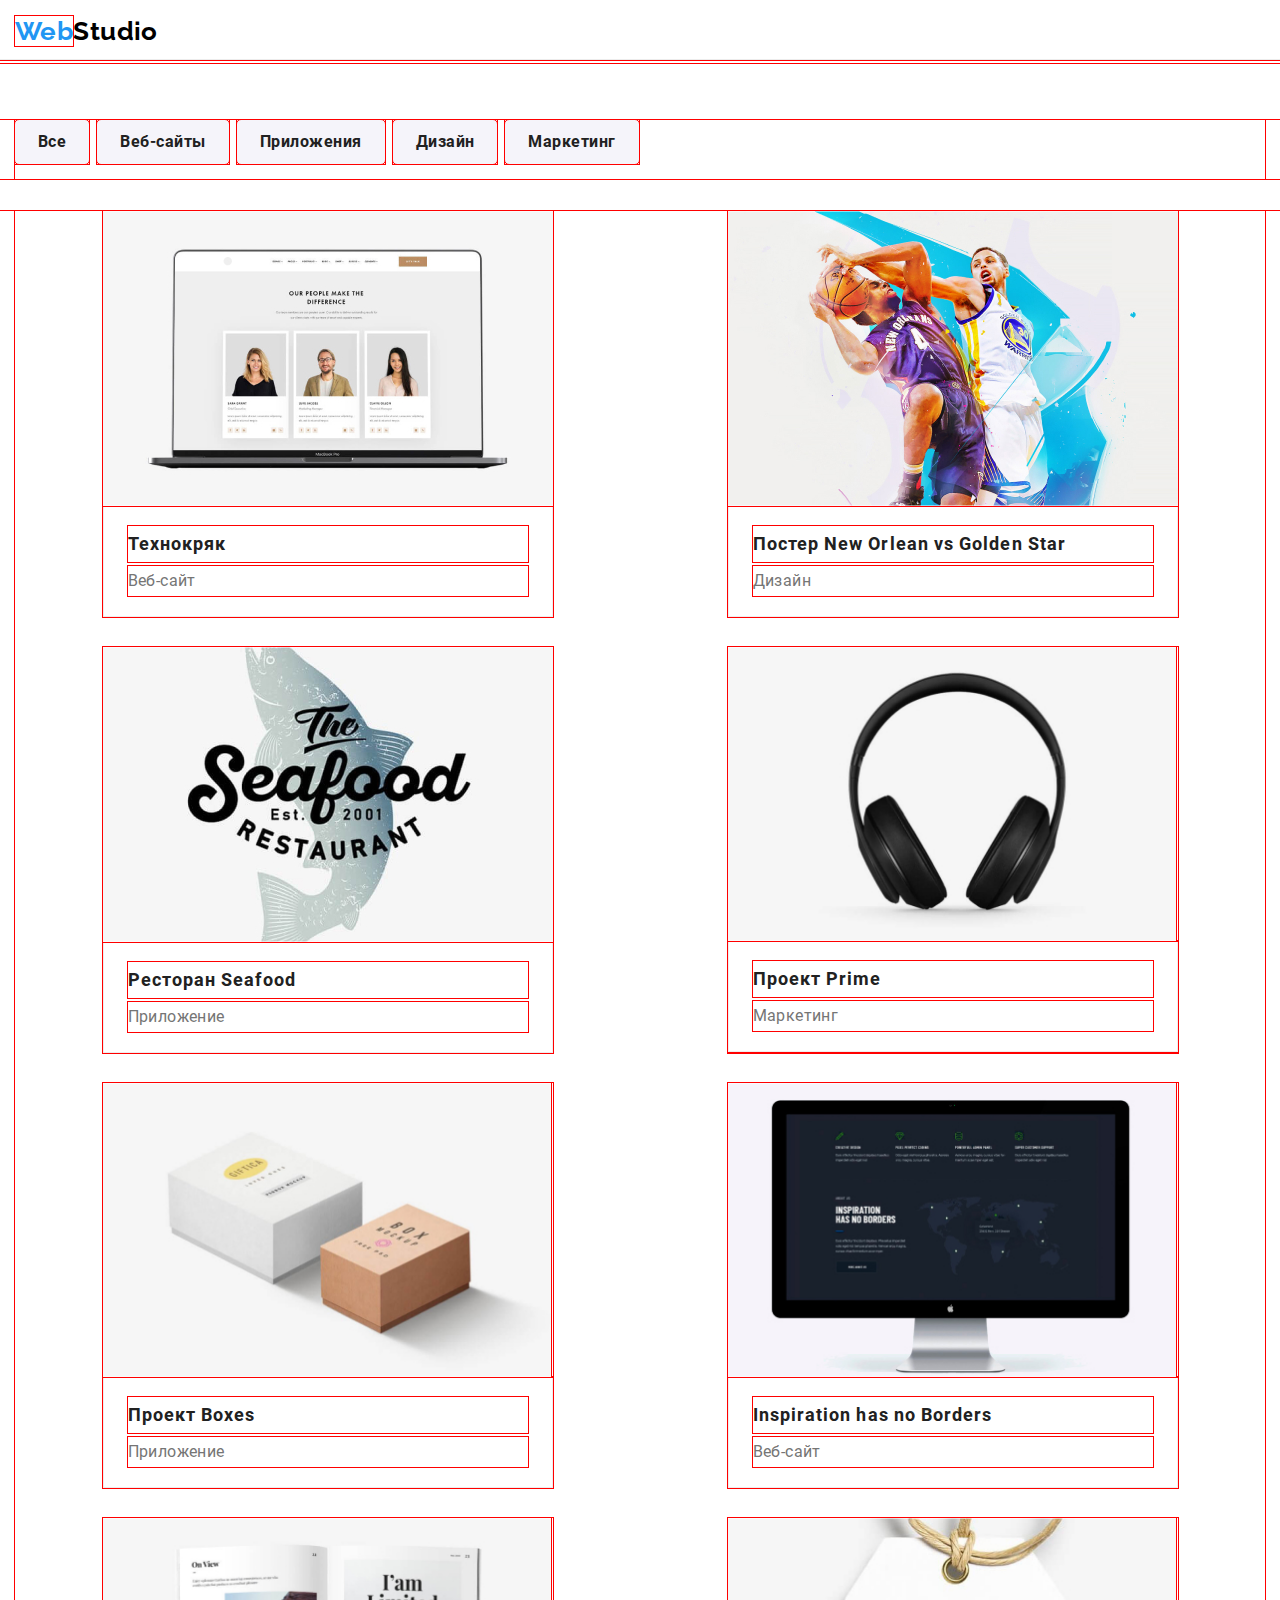
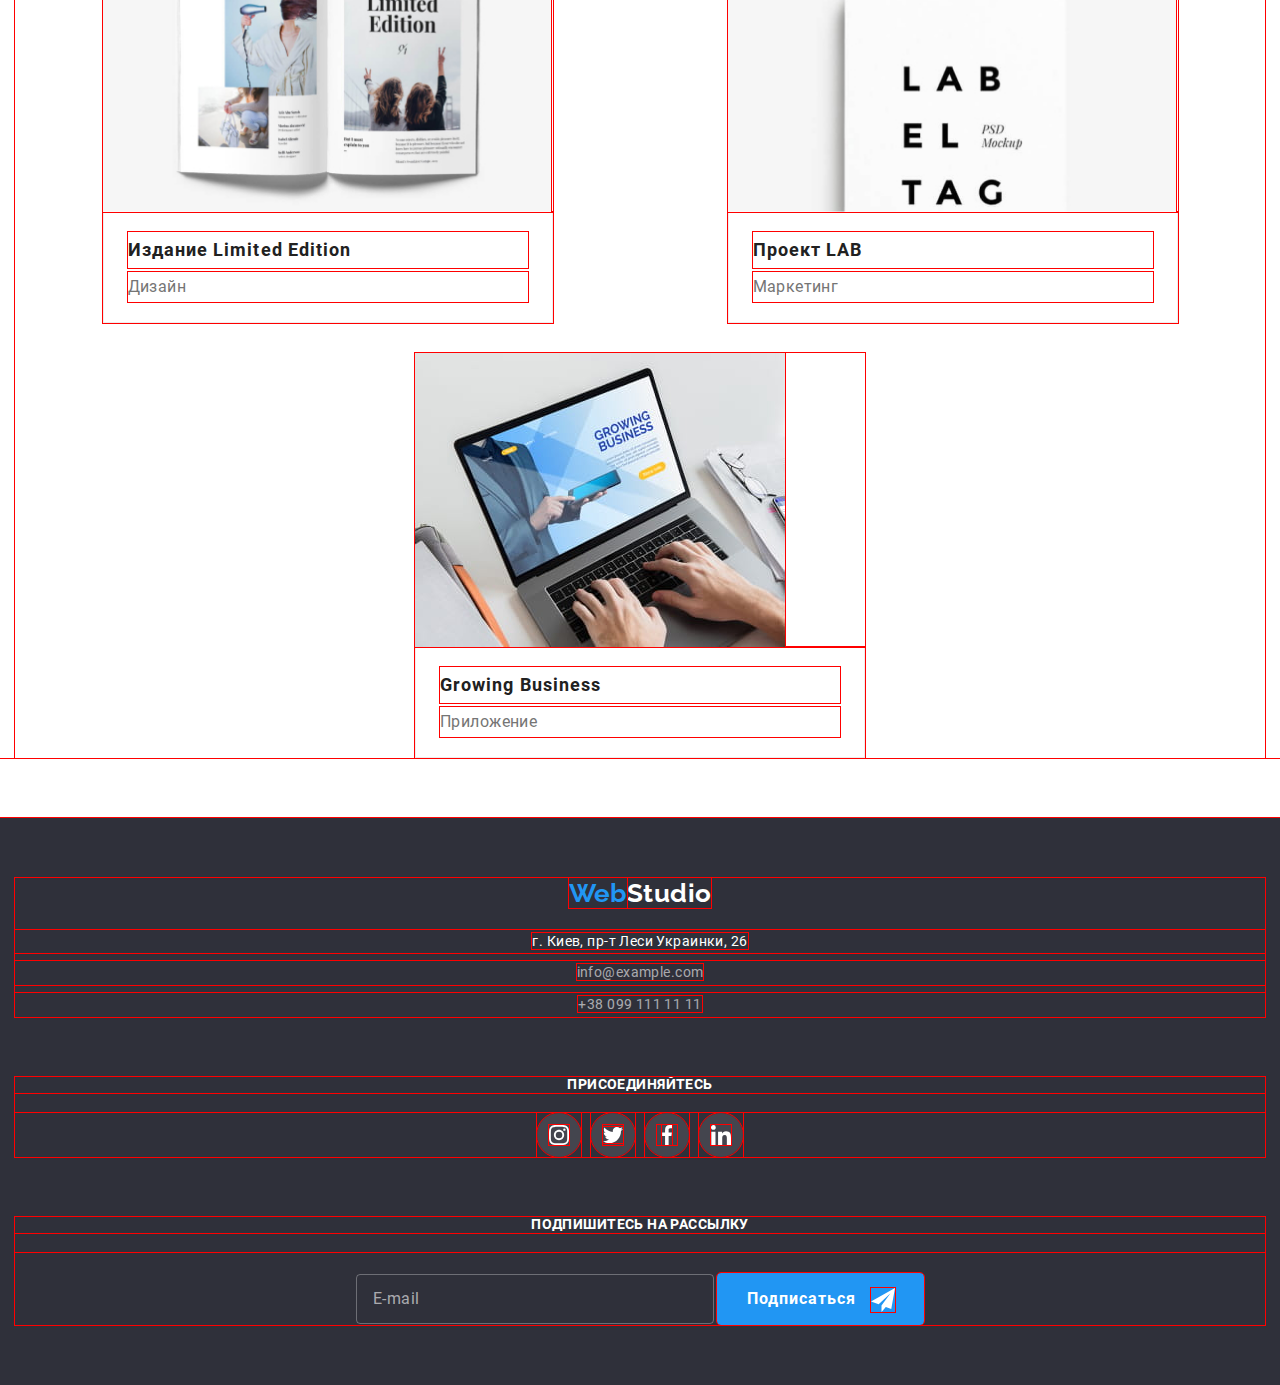
==== commit 3712b002: "Добавлены изображения для мобильной версии" ====
--- a/portfolio.html
+++ b/portfolio.html
@@ -61,8 +61,8 @@
             <ul class="list works-list">
                 <li class="portfolio-card">
                     <a href="#" class="portfolio-card-link">
-                        <div class="overlay-portfolio-text"><img src="./images/portfolio-1.jpg" alt="веб-сайт технокряк"
-                                width="450px">
+                        <div class="overlay-portfolio-text"><img src="./images/mobile/imgtehnokryak.jpg"
+                                alt="веб-сайт технокряк">
                             <div class="portfolio-item-text">
                                 Технокряк - это современная площадка распространения
                                 коронавируса.
@@ -79,8 +79,8 @@
                 </li>
                 <li class="portfolio-card">
                     <a href="#" class="portfolio-card-link">
-                        <div class="overlay-portfolio-text"><img src="./images/portfolio-2.jpg"
-                                alt="дизайн баскетбольного постера" width="450px">
+                        <div class="overlay-portfolio-text"><img src="./images/mobile/imgposter.jpg"
+                                alt="дизайн баскетбольного постера">
                             <div class="portfolio-item-text">
                                 Lorem ipsum dolor sit amet consectetur adipisicing elit.
                                 Perspiciatis
@@ -98,8 +98,8 @@
                 </li>
                 <li class="portfolio-card">
                     <a href="#" class="portfolio-card-link">
-                        <div class="overlay-portfolio-text"><img src="./images/portfolio-3.jpg"
-                                alt="приложения для ресторана сифуд" width="450px">
+                        <div class="overlay-portfolio-text"><img src="./images/mobile/imgseafood.jpg"
+                                alt="приложения для ресторана сифуд">
 
                             <div class="portfolio-item-text">
                                 Lorem ipsum dolor sit amet consectetur adipisicing elit.
@@ -118,8 +118,8 @@
                 </li>
                 <li class="portfolio-card">
                     <a href="#" class="portfolio-card-link">
-                        <div class="overlay-portfolio-text"><img src="./images/portfolio-4.jpg"
-                                alt="маркетинг для проекта прайм" width="450px">
+                        <div class="overlay-portfolio-text"><img src="./images/mobile/imgprime.jpg"
+                                alt="маркетинг для проекта прайм" height="294px">
                             <div class="portfolio-item-text">
                                 Lorem ipsum dolor sit amet consectetur adipisicing elit.
                                 Perspiciatis
@@ -139,8 +139,8 @@
                 </li>
                 <li class="portfolio-card">
                     <a href="#" class="portfolio-card-link">
-                        <div class="overlay-portfolio-text"><img src="./images/portfolio-5.jpg"
-                                alt="приложение для проекта боксес" width="450px">
+                        <div class="overlay-portfolio-text"><img src="./images/mobile/imgboxes.jpg"
+                                alt="приложение для проекта боксес" height="294px">
 
                             <div class="portfolio-item-text">
                                 Lorem ipsum dolor sit amet consectetur adipisicing elit.
@@ -161,8 +161,8 @@
                 </li>
                 <li class="portfolio-card">
                     <a href="#" class="portfolio-card-link">
-                        <div class="overlay-portfolio-text"><img src="./images/portfolio-6.jpg" alt="сайт инспирейшн"
-                                width="450px">
+                        <div class="overlay-portfolio-text"><img src="./images/mobile/imginspiration.jpg"
+                                alt="сайт инспирейшн" height="294px">
 
                             <div class="portfolio-item-text">
                                 Lorem ipsum dolor sit amet consectetur adipisicing elit.
@@ -184,8 +184,8 @@
                 </li>
                 <li class="portfolio-card">
                     <a href="#" class="portfolio-card-link">
-                        <div class="overlay-portfolio-text"><img src="./images/portfolio-7.jpg"
-                                alt="дизайн издания лимитед эдишин" width="450px">
+                        <div class="overlay-portfolio-text"><img src="./images/mobile/imglimited.jpg"
+                                alt="дизайн издания лимитед эдишин" height="294px">
 
                             <div class="portfolio-item-text">
                                 Lorem ipsum dolor sit amet consectetur adipisicing elit.
@@ -207,8 +207,8 @@
                 </li>
                 <li class="portfolio-card">
                     <a href="#" class="portfolio-card-link">
-                        <div class="overlay-portfolio-text"><img src="./images/portfolio-8.jpg"
-                                alt="маркетинг для проекта лаб" width="450px">
+                        <div class="overlay-portfolio-text"><img src="./images/mobile/imglab.jpg"
+                                alt="маркетинг для проекта лаб" height="294px">
 
                             <div class="portfolio-item-text">
                                 Lorem ipsum dolor sit amet consectetur adipisicing elit.
@@ -231,7 +231,7 @@
                 <li class="portfolio-card">
                     <a href="#" class="portfolio-card-link">
                         <div class="overlay-portfolio-text"><img src="./images/portfolio-9.jpg"
-                                alt="приложение для бизнеса" width="450px">
+                                alt="приложение для бизнеса" height="294px">
 
                             <div class="portfolio-item-text">
                                 Lorem ipsum dolor sit amet consectetur adipisicing elit.
--- a/css/main.min.css
+++ b/css/main.min.css
@@ -7,5 +7,5 @@
  box-shadow;transition-property:color,  background-color,  box-shadow,- -webkit-box-shadow}.site-nav-link,.contacts-link{padding-top:32px;padding-bottom:32px;display:block;font-weight:500;line-height:1.14;letter-spacing:0.02em;text-decoration:none}html{-webkit-box-sizing:border-box;box-sizing:border-box}*,*::before,*::after{-webkit-box-sizing:inherit;box-sizing:inherit}body{color:#757575;font-family:Roboto, sans-serif;font-style:normal;font-weight:400;font-size:14px;line-height:1.71;letter-spacing:0.03em;background-color:#fff}footer{margin-top:60px;background-color:#2f303a}button{font-family:inherit}img{display:block;margin:0;max-width:100%}.list{list-style:none;padding:0;margin:0}.container{margin-left:auto;margin-right:auto;padding-left:15px;padding-right:15px}.visually-hidden{position:absolute !important;clip:rect(1px 1px 1px 1px);clip:rect(1px, 1px, 1px, 1px);padding:0 !important;border:0 !important;height:1px !important;width:1px !important;overflow:hidden}.logo{color:#000;display:block;padding-top:16px;padding-bottom:16px;padding-left:15px}.logo-first{color:#2196f3}.logo-footer{color:#fff}.page-header{position:relative;margin:0;border-bottom:1px solid #ececec;height:60px}.main-nav{display:none;-webkit-box-align:center;-ms-flex-align:center;align-items:center}.site-nav{display:-webkit-box;display:-ms-flexbox;display:flex;margin-left:75px}.site-nav-item{margin-right:50px;position:relative}.site-nav-item:last-child{margin-right:0}.contacts{display:none;margin-left:auto}.contacts-item{margin-right:30px}.contacts-item:last-child{margin-right:0}.site-nav-link{color:#212121;-webkit-transition-property:color;transition-property:color}.site-nav-link::after{content:"";background-color:#ffffff;-webkit-transition-property:background-color;transition-property:background-color}.site-nav-link:hover::after,.site-nav-link:focus::after,.site-nav-link.current::after{content:"";width:100%;height:4px;border-radius:2px;background-color:#2196f3;position:absolute;bottom:0;left:0;-webkit-transform:translate(0px, 1px);transform:translate(0px, 1px)}.site-nav-link.current{color:#2196f3}.contacts-link{color:#757575;fill:#757575;-webkit-transition-property:color, fill;transition-property:color, fill}.icon-contacts{margin-right:10px;vertical-align:middle}.site-nav-link:hover,.contacts-link:hover,.site-nav-link:focus,.contacts-link:focus{color:#2196f3;fill:#2196f3}.hero{color:#fff;text-align:center;letter-spacing:0.06em}.hero-section{padding-top:118px;padding-bottom:118px;padding-left:60px;padding-right:60px;height:400px;width:100%;margin-left:auto;margin-right:auto;background-color:rgba(47,48,58,0.8);background-image:-webkit-gradient(linear, left top, left bottom, from(rgba(47,48,58,0.4)), to(rgba(47,48,58,0.4))),url(../images/hero.jpg);background-image:linear-gradient(rgba(47,48,58,0.4), rgba(47,48,58,0.4)),url(../images/hero.jpg);background-position:center;background-size:cover}.hero-text-area{margin-left:auto;margin-right:auto;max-width:360px}.hero-title{margin-top:0;margin-bottom:30px;font-weight:900;font-size:26px;line-height:1.62;letter-spacing:0.06em;text-transform:uppercase}.button.primary{background-color:#2196f3;color:#fff}.button.filter{background-color:#f5f4fa;color:#212121;line-height:1.88;letter-spacing:0.03em;padding:6px 22px;min-width:73px}.subscribe{padding-left:29px;padding-right:28px;margin-top:20px}.subscribe-icon{fill:#fff;width:24px;height:24px;margin-left:10px;vertical-align:middle}.button.filter:hover,.button.filter:active,.button.filter:focus{background-color:#2196f3;color:#fff;outline:none;-webkit-box-shadow:0px 3px 1px rgba(0,0,0,0.1),0px 1px 2px rgba(0,0,0,0.08),0px 2px 2px rgba(0,0,0,0.12);box-shadow:0px 3px 1px rgba(0,0,0,0.1),0px 1px 2px rgba(0,0,0,0.08),0px 2px 2px rgba(0,0,0,0.12)}.send:hover,.send:focus,.primary:hover,.primary:focus{-webkit-box-shadow:0px 4px 4px rgba(0,0,0,0.15);box-shadow:0px 4px 4px rgba(0,0,0,0.15);background:#188ce8;outline:none}.section{margin-top:60px}.section-title{margin-top:0;margin-bottom:30px;color:#212121;font-weight:700;font-size:28px;line-height:1.18;text-align:center}.section-title-description{margin-top:30px;margin-bottom:10px;color:#212121;font-weight:700;font-size:14px;line-height:1.14;text-transform:uppercase}.section-title-description.white{margin-top:0;margin-bottom:0;padding-top:27px;padding-bottom:27px;display:block;position:absolute;bottom:0;width:100%;background-color:rgba(47,48,58,0.8);color:#fff;text-align:center}.advantages-item{max-width:480px;display:block;margin-left:auto;margin-right:auto}.advantages-item:not(:last-child){margin-bottom:30px}.advantages-bg{height:120px;display:-webkit-box;display:-ms-flexbox;display:flex;-webkit-box-align:center;-ms-flex-align:center;align-items:center;-webkit-box-pack:center;-ms-flex-pack:center;justify-content:center;background-color:#f5f4fa;border-radius:4px}.advantages-icon{width:70px;height:70px}.advantages-item-text{margin:0;padding:0}.mobile-hidden{display:none}.products{display:none}.products-item{width:calc((100% - 60px) / 3);position:relative}.products-item:not(:last-child){margin-right:30px}.section-grey{padding-top:60px;padding-bottom:60px;margin-top:60px;background-color:#f5f4fa}.team-member{font-size:16px;line-height:1.18;text-align:center}.team-member-card{width:100%;background-color:#fff;-webkit-box-shadow:0px 1px 3px rgba(0,0,0,0.12),0px 1px 1px rgba(0,0,0,0.14),0px 2px 1px rgba(0,0,0,0.2);box-shadow:0px 1px 3px rgba(0,0,0,0.12),0px 1px 1px rgba(0,0,0,0.14),0px 2px 1px rgba(0,0,0,0.2);border-radius:0px 0px 4px 4px}.team-member-card:not(:last-child){margin-bottom:30px}.team-member.name{margin-top:0;margin-bottom:10px;display:block;color:#212121;font-weight:500}.team-member.prof{margin-top:0;margin-bottom:16px;display:block}.team-member-description{padding-top:30px;padding-bottom:24px;margin-left:auto;margin-right:auto}.clients{margin-top:60px}.clients-list{display:-webkit-box;display:-ms-flexbox;display:flex;-webkit-box-align:center;-ms-flex-align:center;align-items:center;-ms-flex-wrap:wrap;flex-wrap:wrap}.clients-list-item{display:-webkit-box;display:-ms-flexbox;display:flex;width:calc((100% - 30px) / 2);height:90px;border:1px solid #afb1b8;border-radius:4px;margin-bottom:30px;-webkit-transition-property:border-color;transition-property:border-color}.clients-list-item:hover,.clients-list-item:focus{border-color:#2196f3}.clients-list-item:not(:nth-child(2n)){margin-right:30px}.clients-list-item:nth-child(5){margin-bottom:0px}.clients-list-item:nth-child(6){margin-bottom:0px}.clients-link{display:-webkit-box;display:-ms-flexbox;display:flex;-webkit-box-align:center;-ms-flex-align:center;align-items:center;-webkit-box-pack:center;-ms-flex-pack:center;justify-content:center;height:100%;width:100%;margin:0;padding:0;fill:#afb1b8;-webkit-transition-property:fill;transition-property:fill}.clients-link:hover,.clients-link:focus{fill:#2196f3}*{outline:solid 1px red}.portfolio-card{max-width:450px;margin-bottom:30px;margin-right:auto;margin-left:auto}.portfolio-card-link{color:inherit;text-decoration:none;display:block;margin:0;padding:0;background:#ffffff;-webkit-transition-property:-webkit-box-shadow;transition-property:-webkit-box-shadow;transition-property:box-shadow;transition-property:box-shadow, -webkit-box-shadow}.portfolio-card-link:hover,.portfolio-card-link:focus{-webkit-box-shadow:0px 1px 1px rgba(0,0,0,0.12),0px 4px 4px rgba(0,0,0,0.06),1px 4px 6px rgba(0,0,0,0.16);box-shadow:0px 1px 1px rgba(0,0,0,0.12),0px 4px 4px rgba(0,0,0,0.06),1px 4px 6px rgba(0,0,0,0.16)}.portfolio-item{padding:20px 24px;border-left:1px solid #eeeeee;border-right:1px solid #eeeeee;border-bottom:1px solid #eeeeee}.portfolio-item-title{margin:0;color:#212121;font-weight:700;font-size:18px;line-height:2;letter-spacing:0.06em}.portfolio-item-description{margin-top:4px;margin-bottom:0;font-size:16px;line-height:1.87}.portfolio-item-text{margin:0;padding:63px 24px;width:100%;height:100%;position:absolute;top:0;left:0;background-color:rgba(33,150,243,0.9);color:#fff;font-size:18px;line-height:1.56;-webkit-transform:translatey(101%);transform:translatey(101%);-webkit-transition-property:-webkit-transform;transition-property:-webkit-transform;transition-property:transform;transition-property:transform, -webkit-transform}.overlay-portfolio-text{position:relative;overflow:hidden}.portfolio-card-link:hover .portfolio-item-text,.portfolio-card-link:focus .portfolio-item-text{-webkit-transform:translatey(0);transform:translatey(0);width:100%;height:294px}.filter-list{display:-webkit-box;display:-ms-flexbox;display:flex;-ms-flex-wrap:wrap;flex-wrap:wrap;-ms-flex-line-pack:stretch;align-content:stretch}.filter-item{margin-right:8px;margin-bottom:15px}.filter-section{margin-top:60px}.works-section{margin-top:32px}.works-list{display:-webkit-box;display:-ms-flexbox;display:flex;-ms-flex-wrap:wrap;flex-wrap:wrap}.footer-link{color:rgba(255,255,255,0.6);font-style:normal;text-decoration:none}.footer-link.address{color:#fff}.footer-action{margin-bottom:20px;color:#fff;font-weight:700;font-size:14px;line-height:1.14;text-transform:uppercase}.footer-columns{-webkit-box-align:baseline;-ms-flex-align:baseline;align-items:baseline;padding-bottom:60px;padding-top:60px;text-align:center}.address{margin-top:20px}.footer-contacts-mail{margin-top:8px}.footer-contacts-phone{margin-top:8px}.subscribe-form{margin-top:60px}.social-link{display:-webkit-box;display:-ms-flexbox;display:flex;-webkit-box-align:center;-ms-flex-align:center;align-items:center;-webkit-box-pack:center;-ms-flex-pack:center;justify-content:center}.social-link>li:not(:last-child){margin-right:10px}.social-link-item{display:-webkit-box;display:-ms-flexbox;display:flex;-webkit-box-align:center;-ms-flex-align:center;align-items:center;margin:0px;padding:12px;fill:#afb1b8;background-color:#ffffff;border-radius:50%;-webkit-transition-property:fill, background-color;transition-property:fill, background-color}.social-link-item:hover,.social-link-item:focus,.social-link-item.footer:hover,.social-link-item.footer:focus{fill:#fff;background-size:44px 44px;background-color:#2196f3;border-radius:50%}.social-link-icon:hover,.social-link-icon:focus{fill:#fff;-webkit-transition-property:fill;transition-property:fill}.social-link-item.footer{fill:#fff;background-color:rgba(255,255,255,0.1);border-radius:50%;-webkit-transition-property:fill, background-color;transition-property:fill, background-color}.follow-block{margin-top:60px}.subscribe-field{display:inline-block;outline:none;height:50px;min-width:358px;padding-left:16px;padding-right:16px;border:1px solid rgba(255,255,255,0.3);border-radius:4px;background:transparent;font-size:16px;color:#fff;-webkit-transition-property:border;transition-property:border}.subscribe-field::-webkit-input-placeholder{font-size:16px;color:rgba(255,255,255,0.6);letter-spacing:0.03em}.subscribe-field:-ms-input-placeholder{font-size:16px;color:rgba(255,255,255,0.6);letter-spacing:0.03em}.subscribe-field::-ms-input-placeholder{font-size:16px;color:rgba(255,255,255,0.6);letter-spacing:0.03em}.subscribe-field::placeholder{font-size:16px;color:rgba(255,255,255,0.6);letter-spacing:0.03em}.subscribe-field:hover,.subscribe-field:focus,.subscribe-field:not(:placeholder-shown){border-color:#fff}.modal-form{font-weight:400;font-size:12px;line-height:1.17;letter-spacing:0.01em;color:#757575;padding-right:40px;padding-left:40px}.modal-form-title{margin-top:40px;margin-bottom:12px;font-weight:700;font-size:20px;line-height:1.15;text-align:center;letter-spacing:0.03em;color:#212121}.modal-form-field{display:block;width:100%;height:40px;background:transparent;border:1px solid rgba(33,33,33,0.2);border-radius:4px;padding-left:42px;padding-right:12px;margin-bottom:10px;outline:none;-webkit-transition-property:border;transition-property:border}.modal-form-field::-webkit-input-placeholder{color:rgba(117,117,117,0.5)}.modal-form-field:-ms-input-placeholder{color:rgba(117,117,117,0.5)}.modal-form-field::-ms-input-placeholder{color:rgba(117,117,117,0.5)}.modal-form-field::placeholder{color:rgba(117,117,117,0.5)}.modal-form-label{display:block;margin-bottom:4px}.modal-form-icon{position:absolute;left:15px;top:50%;-webkit-transform:translate(0%, -50%);transform:translate(0%, -50%);fill:#212121;-webkit-transition-property:fill;transition-property:fill}.modal-form-wrap{position:relative}textarea.modal-form-field{height:120px;resize:none;padding:12px 16px}.modal-form-field:focus+.modal-form-icon,.modal-form-field:hover+.modal-form-icon{fill:#2196f3}.modal-form-field:focus,.modal-form-field:hover{border:1px solid #2196f3}.button-submit-wrap{display:-webkit-box;display:-ms-flexbox;display:flex;-webkit-box-pack:center;-ms-flex-pack:center;justify-content:center;margin-top:30px;margin-bottom:40px}.custom-checkbox-wrap{display:-webkit-box;display:-ms-flexbox;display:flex;-webkit-box-pack:center;-ms-flex-pack:center;justify-content:center;margin-top:20px;font-size:14px;line-height:2}.custom-checkbox{position:absolute;width:1px;height:1px;margin:-1px;border:0;padding:0;clip:rect(0 0 0 0);overflow:hidden}.check-label{display:-webkit-box;display:-ms-flexbox;display:flex;-webkit-box-align:center;-ms-flex-align:center;align-items:center;cursor:pointer}.icon-check{display:inline-block;width:16px;height:15px;margin-right:7px;border:2px solid #212121;border-radius:4px;background-color:rgba(255,255,255,0);-webkit-transition-property:border, background-color;transition-property:border, background-color}.custom-checkbox:checked+.icon-check{background-color:#2196f3;background-image:url(../images/icons/icon-check.svg);background-size:contain;background-origin:border-box;border-color:#2196f3}.policy-link{color:#2196f3;text-decoration:underline}.backdrop{position:fixed;top:0;left:0;right:0;bottom:0;width:100%;height:100%;background-color:rgba(0,0,0,0.2);opacity:1;-webkit-transition-property:opacity;transition-property:opacity}.backdrop.is-hidden{visibility:hidden;pointer-events:none;opacity:0}.modal-window{position:absolute;top:50%;left:50%;-webkit-transform:translate(-50%, -50%);transform:translate(-50%, -50%);width:90%;max-width:528px;background-color:#ffffff;-webkit-box-shadow:0px 1px 3px rgba(0,0,0,0.12),0px 1px 1px rgba(0,0,0,0.14),0px 2px 1px rgba(0,0,0,0.2);box-shadow:0px 1px 3px rgba(0,0,0,0.12),0px 1px 1px rgba(0,0,0,0.14),0px 2px 1px rgba(0,0,0,0.2);border-radius:4px}.close-button{position:absolute;right:8px;top:8px;width:30px;height:30px;border:1px solid rgba(0,0,0,0.1);border-radius:50%;cursor:pointer}.close-button:hover,.close-button:focus{fill:#2196f3}.close-button:active{outline:none}.modal-form-icon.close-icon{-webkit-transform:translate(-50%, -50%);transform:translate(-50%, -50%);fill:black}.close-button:hover .modal-form-icon.close-icon,.close-button:focus .modal-form-icon.close-icon{fill:#2196f3}
+ -webkit-box-shadow}.site-nav-link,.contacts-link{padding-top:32px;padding-bottom:32px;display:block;font-weight:500;line-height:1.14;letter-spacing:0.02em;text-decoration:none}html{-webkit-box-sizing:border-box;box-sizing:border-box}*,*::before,*::after{-webkit-box-sizing:inherit;box-sizing:inherit}body{color:#757575;font-family:Roboto, sans-serif;font-style:normal;font-weight:400;font-size:14px;line-height:1.71;letter-spacing:0.03em;background-color:#fff}footer{margin-top:60px;background-color:#2f303a}button{font-family:inherit}img{display:block;margin:0;max-width:100%}.list{list-style:none;padding:0;margin:0}.container{margin-left:auto;margin-right:auto;padding-left:15px;padding-right:15px}.visually-hidden{position:absolute !important;clip:rect(1px 1px 1px 1px);clip:rect(1px, 1px, 1px, 1px);padding:0 !important;border:0 !important;height:1px !important;width:1px !important;overflow:hidden}.logo{color:#000;display:block;padding-top:16px;padding-bottom:16px;padding-left:15px}.logo-first{color:#2196f3}.logo-footer{color:#fff}.page-header{position:relative;margin:0;border-bottom:1px solid #ececec;height:60px}.main-nav{display:none;-webkit-box-align:center;-ms-flex-align:center;align-items:center}.site-nav{display:-webkit-box;display:-ms-flexbox;display:flex;margin-left:75px}.site-nav-item{margin-right:50px;position:relative}.site-nav-item:last-child{margin-right:0}.contacts{display:none;margin-left:auto}.contacts-item{margin-right:30px}.contacts-item:last-child{margin-right:0}.site-nav-link{color:#212121;-webkit-transition-property:color;transition-property:color}.site-nav-link::after{content:"";background-color:#ffffff;-webkit-transition-property:background-color;transition-property:background-color}.site-nav-link:hover::after,.site-nav-link:focus::after,.site-nav-link.current::after{content:"";width:100%;height:4px;border-radius:2px;background-color:#2196f3;position:absolute;bottom:0;left:0;-webkit-transform:translate(0px, 1px);transform:translate(0px, 1px)}.site-nav-link.current{color:#2196f3}.contacts-link{color:#757575;fill:#757575;-webkit-transition-property:color, fill;transition-property:color, fill}.icon-contacts{margin-right:10px;vertical-align:middle}.site-nav-link:hover,.contacts-link:hover,.site-nav-link:focus,.contacts-link:focus{color:#2196f3;fill:#2196f3}.hero{color:#fff;text-align:center;letter-spacing:0.06em}.hero-section{padding-top:118px;padding-bottom:118px;padding-left:60px;padding-right:60px;height:400px;width:100%;margin-left:auto;margin-right:auto;background-color:rgba(47,48,58,0.8);background-image:-webkit-gradient(linear, left top, left bottom, from(rgba(47,48,58,0.4)), to(rgba(47,48,58,0.4))),url(../images/hero.jpg);background-image:linear-gradient(rgba(47,48,58,0.4), rgba(47,48,58,0.4)),url(../images/hero.jpg);background-position:center;background-size:cover}.hero-text-area{margin-left:auto;margin-right:auto;max-width:360px}.hero-title{margin-top:0;margin-bottom:30px;font-weight:900;font-size:26px;line-height:1.62;letter-spacing:0.06em;text-transform:uppercase}.button.primary{background-color:#2196f3;color:#fff}.button.filter{background-color:#f5f4fa;color:#212121;line-height:1.88;letter-spacing:0.03em;padding:6px 22px;min-width:73px}.subscribe{padding-left:29px;padding-right:28px;margin-top:20px}.subscribe-icon{fill:#fff;width:24px;height:24px;margin-left:10px;vertical-align:middle}.button.filter:hover,.button.filter:active,.button.filter:focus{background-color:#2196f3;color:#fff;outline:none;-webkit-box-shadow:0px 3px 1px rgba(0,0,0,0.1),0px 1px 2px rgba(0,0,0,0.08),0px 2px 2px rgba(0,0,0,0.12);box-shadow:0px 3px 1px rgba(0,0,0,0.1),0px 1px 2px rgba(0,0,0,0.08),0px 2px 2px rgba(0,0,0,0.12)}.send:hover,.send:focus,.primary:hover,.primary:focus{-webkit-box-shadow:0px 4px 4px rgba(0,0,0,0.15);box-shadow:0px 4px 4px rgba(0,0,0,0.15);background:#188ce8;outline:none}.section{margin-top:60px}.section-title{margin-top:0;margin-bottom:30px;color:#212121;font-weight:700;font-size:28px;line-height:1.18;text-align:center}.section-title-description{margin-top:30px;margin-bottom:10px;color:#212121;font-weight:700;font-size:14px;line-height:1.14;text-transform:uppercase}.section-title-description.white{margin-top:0;margin-bottom:0;padding-top:27px;padding-bottom:27px;display:block;position:absolute;bottom:0;width:100%;background-color:rgba(47,48,58,0.8);color:#fff;text-align:center}.advantages-item{max-width:480px;display:block;margin-left:auto;margin-right:auto}.advantages-item:not(:last-child){margin-bottom:30px}.advantages-bg{height:120px;display:-webkit-box;display:-ms-flexbox;display:flex;-webkit-box-align:center;-ms-flex-align:center;align-items:center;-webkit-box-pack:center;-ms-flex-pack:center;justify-content:center;background-color:#f5f4fa;border-radius:4px}.advantages-icon{width:70px;height:70px}.advantages-item-text{margin:0;padding:0}.mobile-hidden{display:none}.products{display:none}.products-item{width:calc((100% - 60px) / 3);position:relative}.products-item:not(:last-child){margin-right:30px}.section-grey{padding-top:60px;padding-bottom:60px;margin-top:60px;background-color:#f5f4fa}.team-member{font-size:16px;line-height:1.18;text-align:center}.team-member-card{width:100%;background-color:#fff;-webkit-box-shadow:0px 1px 3px rgba(0,0,0,0.12),0px 1px 1px rgba(0,0,0,0.14),0px 2px 1px rgba(0,0,0,0.2);box-shadow:0px 1px 3px rgba(0,0,0,0.12),0px 1px 1px rgba(0,0,0,0.14),0px 2px 1px rgba(0,0,0,0.2);border-radius:0px 0px 4px 4px}.team-member-card:not(:last-child){margin-bottom:30px}.team-member.name{margin-top:0;margin-bottom:10px;display:block;color:#212121;font-weight:500}.team-member.prof{margin-top:0;margin-bottom:16px;display:block}.team-member-description{padding-top:30px;padding-bottom:24px;margin-left:auto;margin-right:auto}.clients{margin-top:60px}.clients-list{display:-webkit-box;display:-ms-flexbox;display:flex;-webkit-box-align:center;-ms-flex-align:center;align-items:center;-ms-flex-wrap:wrap;flex-wrap:wrap}.clients-list-item{display:-webkit-box;display:-ms-flexbox;display:flex;width:calc((100% - 30px) / 2);height:90px;border:1px solid #afb1b8;border-radius:4px;margin-bottom:30px;-webkit-transition-property:border-color;transition-property:border-color}.clients-list-item:hover,.clients-list-item:focus{border-color:#2196f3}.clients-list-item:not(:nth-child(2n)){margin-right:30px}.clients-list-item:nth-child(5){margin-bottom:0px}.clients-list-item:nth-child(6){margin-bottom:0px}.clients-link{display:-webkit-box;display:-ms-flexbox;display:flex;-webkit-box-align:center;-ms-flex-align:center;align-items:center;-webkit-box-pack:center;-ms-flex-pack:center;justify-content:center;height:100%;width:100%;margin:0;padding:0;fill:#afb1b8;-webkit-transition-property:fill;transition-property:fill}.clients-link:hover,.clients-link:focus{fill:#2196f3}*{outline:solid 1px red}.portfolio-card{max-width:450px;width:100%;margin-bottom:30px;margin-right:auto;margin-left:auto}.portfolio-card:last-child{margin-bottom:0px}.portfolio-card-link{color:inherit;text-decoration:none;display:block;margin:0;padding:0;background:#ffffff;-webkit-transition-property:-webkit-box-shadow;transition-property:-webkit-box-shadow;transition-property:box-shadow;transition-property:box-shadow, -webkit-box-shadow}.portfolio-card-link:hover,.portfolio-card-link:focus{-webkit-box-shadow:0px 1px 1px rgba(0,0,0,0.12),0px 4px 4px rgba(0,0,0,0.06),1px 4px 6px rgba(0,0,0,0.16);box-shadow:0px 1px 1px rgba(0,0,0,0.12),0px 4px 4px rgba(0,0,0,0.06),1px 4px 6px rgba(0,0,0,0.16)}.portfolio-item{padding:20px 24px;border-left:1px solid #eeeeee;border-right:1px solid #eeeeee;border-bottom:1px solid #eeeeee}.portfolio-item-title{margin:0;color:#212121;font-weight:700;font-size:18px;line-height:2;letter-spacing:0.06em}.portfolio-item-description{margin-top:4px;margin-bottom:0;font-size:16px;line-height:1.87}.portfolio-item-text{margin:0;padding:77px 24px;width:100%;height:294px;position:absolute;top:0;left:0;background-color:rgba(33,150,243,0.9);color:#fff;font-size:18px;line-height:1.56;-webkit-transform:translatey(101%);transform:translatey(101%);-webkit-transition-property:-webkit-transform;transition-property:-webkit-transform;transition-property:transform;transition-property:transform, -webkit-transform}.overlay-portfolio-text{position:relative;overflow:hidden;min-height:294px}.portfolio-card-link:hover .portfolio-item-text,.portfolio-card-link:focus .portfolio-item-text{-webkit-transform:translatey(0);transform:translatey(0);width:100%;height:100%}.filter-list{display:-webkit-box;display:-ms-flexbox;display:flex;-ms-flex-wrap:wrap;flex-wrap:wrap;-ms-flex-line-pack:stretch;align-content:stretch}.filter-item{margin-right:8px;margin-bottom:15px}.filter-section{margin-top:60px}.works-section{margin-top:32px}.works-list{display:-webkit-box;display:-ms-flexbox;display:flex;-ms-flex-wrap:wrap;flex-wrap:wrap}.footer-link{color:rgba(255,255,255,0.6);font-style:normal;text-decoration:none}.footer-link.address{color:#fff}.footer-action{margin-bottom:20px;color:#fff;font-weight:700;font-size:14px;line-height:1.14;text-transform:uppercase}.footer-columns{-webkit-box-align:baseline;-ms-flex-align:baseline;align-items:baseline;padding-bottom:60px;padding-top:60px;text-align:center}.address{margin-top:20px}.footer-contacts-mail{margin-top:8px}.footer-contacts-phone{margin-top:8px}.subscribe-form{margin-top:60px}.social-link{display:-webkit-box;display:-ms-flexbox;display:flex;-webkit-box-align:center;-ms-flex-align:center;align-items:center;-webkit-box-pack:center;-ms-flex-pack:center;justify-content:center}.social-link>li:not(:last-child){margin-right:10px}.social-link-item{display:-webkit-box;display:-ms-flexbox;display:flex;-webkit-box-align:center;-ms-flex-align:center;align-items:center;margin:0px;padding:12px;fill:#afb1b8;background-color:#ffffff;border-radius:50%;-webkit-transition-property:fill, background-color;transition-property:fill, background-color}.social-link-item:hover,.social-link-item:focus,.social-link-item.footer:hover,.social-link-item.footer:focus{fill:#fff;background-size:44px 44px;background-color:#2196f3;border-radius:50%}.social-link-icon:hover,.social-link-icon:focus{fill:#fff;-webkit-transition-property:fill;transition-property:fill}.social-link-item.footer{fill:#fff;background-color:rgba(255,255,255,0.1);border-radius:50%;-webkit-transition-property:fill, background-color;transition-property:fill, background-color}.follow-block{margin-top:60px}.subscribe-field{display:inline-block;outline:none;height:50px;min-width:358px;padding-left:16px;padding-right:16px;border:1px solid rgba(255,255,255,0.3);border-radius:4px;background:transparent;font-size:16px;color:#fff;-webkit-transition-property:border;transition-property:border}.subscribe-field::-webkit-input-placeholder{font-size:16px;color:rgba(255,255,255,0.6);letter-spacing:0.03em}.subscribe-field:-ms-input-placeholder{font-size:16px;color:rgba(255,255,255,0.6);letter-spacing:0.03em}.subscribe-field::-ms-input-placeholder{font-size:16px;color:rgba(255,255,255,0.6);letter-spacing:0.03em}.subscribe-field::placeholder{font-size:16px;color:rgba(255,255,255,0.6);letter-spacing:0.03em}.subscribe-field:hover,.subscribe-field:focus,.subscribe-field:not(:placeholder-shown){border-color:#fff}.modal-form{font-weight:400;font-size:12px;line-height:1.17;letter-spacing:0.01em;color:#757575;padding-right:40px;padding-left:40px}.modal-form-title{margin-top:40px;margin-bottom:12px;font-weight:700;font-size:20px;line-height:1.15;text-align:center;letter-spacing:0.03em;color:#212121}.modal-form-field{display:block;width:100%;height:40px;background:transparent;border:1px solid rgba(33,33,33,0.2);border-radius:4px;padding-left:42px;padding-right:12px;margin-bottom:10px;outline:none;-webkit-transition-property:border;transition-property:border}.modal-form-field::-webkit-input-placeholder{color:rgba(117,117,117,0.5)}.modal-form-field:-ms-input-placeholder{color:rgba(117,117,117,0.5)}.modal-form-field::-ms-input-placeholder{color:rgba(117,117,117,0.5)}.modal-form-field::placeholder{color:rgba(117,117,117,0.5)}.modal-form-label{display:block;margin-bottom:4px}.modal-form-icon{position:absolute;left:15px;top:50%;-webkit-transform:translate(0%, -50%);transform:translate(0%, -50%);fill:#212121;-webkit-transition-property:fill;transition-property:fill}.modal-form-wrap{position:relative}textarea.modal-form-field{height:120px;resize:none;padding:12px 16px}.modal-form-field:focus+.modal-form-icon,.modal-form-field:hover+.modal-form-icon{fill:#2196f3}.modal-form-field:focus,.modal-form-field:hover{border:1px solid #2196f3}.button-submit-wrap{display:-webkit-box;display:-ms-flexbox;display:flex;-webkit-box-pack:center;-ms-flex-pack:center;justify-content:center;margin-top:30px;margin-bottom:40px}.custom-checkbox-wrap{display:-webkit-box;display:-ms-flexbox;display:flex;-webkit-box-pack:center;-ms-flex-pack:center;justify-content:center;margin-top:20px;font-size:14px;line-height:2}.custom-checkbox{position:absolute;width:1px;height:1px;margin:-1px;border:0;padding:0;clip:rect(0 0 0 0);overflow:hidden}.check-label{display:-webkit-box;display:-ms-flexbox;display:flex;-webkit-box-align:center;-ms-flex-align:center;align-items:center;cursor:pointer}.icon-check{display:inline-block;width:16px;height:15px;margin-right:7px;border:2px solid #212121;border-radius:4px;background-color:rgba(255,255,255,0);-webkit-transition-property:border, background-color;transition-property:border, background-color}.custom-checkbox:checked+.icon-check{background-color:#2196f3;background-image:url(../images/icons/icon-check.svg);background-size:contain;background-origin:border-box;border-color:#2196f3}.policy-link{color:#2196f3;text-decoration:underline}.backdrop{position:fixed;top:0;left:0;right:0;bottom:0;width:100%;height:100%;background-color:rgba(0,0,0,0.2);opacity:1;-webkit-transition-property:opacity;transition-property:opacity}.backdrop.is-hidden{visibility:hidden;pointer-events:none;opacity:0}.modal-window{position:absolute;top:50%;left:50%;-webkit-transform:translate(-50%, -50%);transform:translate(-50%, -50%);width:90%;max-width:528px;background-color:#ffffff;-webkit-box-shadow:0px 1px 3px rgba(0,0,0,0.12),0px 1px 1px rgba(0,0,0,0.14),0px 2px 1px rgba(0,0,0,0.2);box-shadow:0px 1px 3px rgba(0,0,0,0.12),0px 1px 1px rgba(0,0,0,0.14),0px 2px 1px rgba(0,0,0,0.2);border-radius:4px}.close-button{position:absolute;right:8px;top:8px;width:30px;height:30px;border:1px solid rgba(0,0,0,0.1);border-radius:50%;cursor:pointer}.close-button:hover,.close-button:focus{fill:#2196f3}.close-button:active{outline:none}.modal-form-icon.close-icon{-webkit-transform:translate(-50%, -50%);transform:translate(-50%, -50%);fill:black}.close-button:hover .modal-form-icon.close-icon,.close-button:focus .modal-form-icon.close-icon{fill:#2196f3}
 /*# sourceMappingURL=main.min.css.map */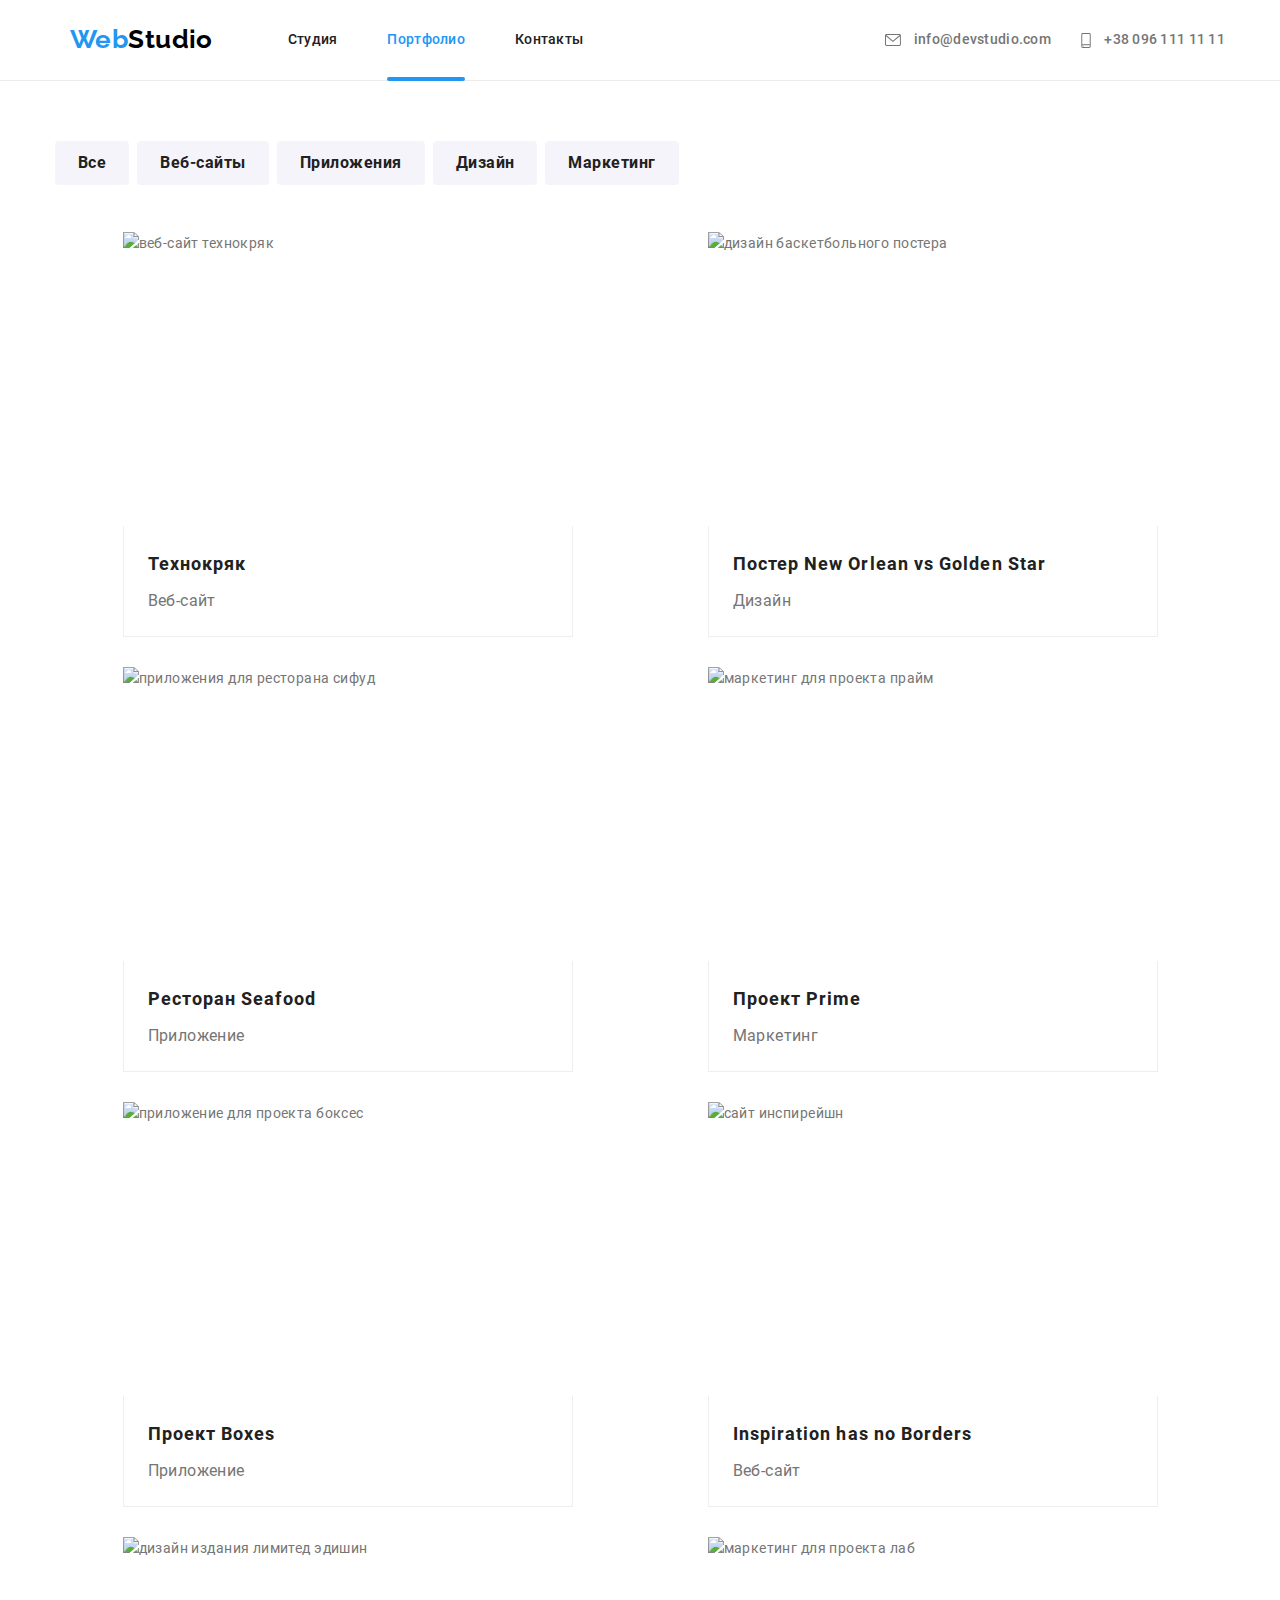
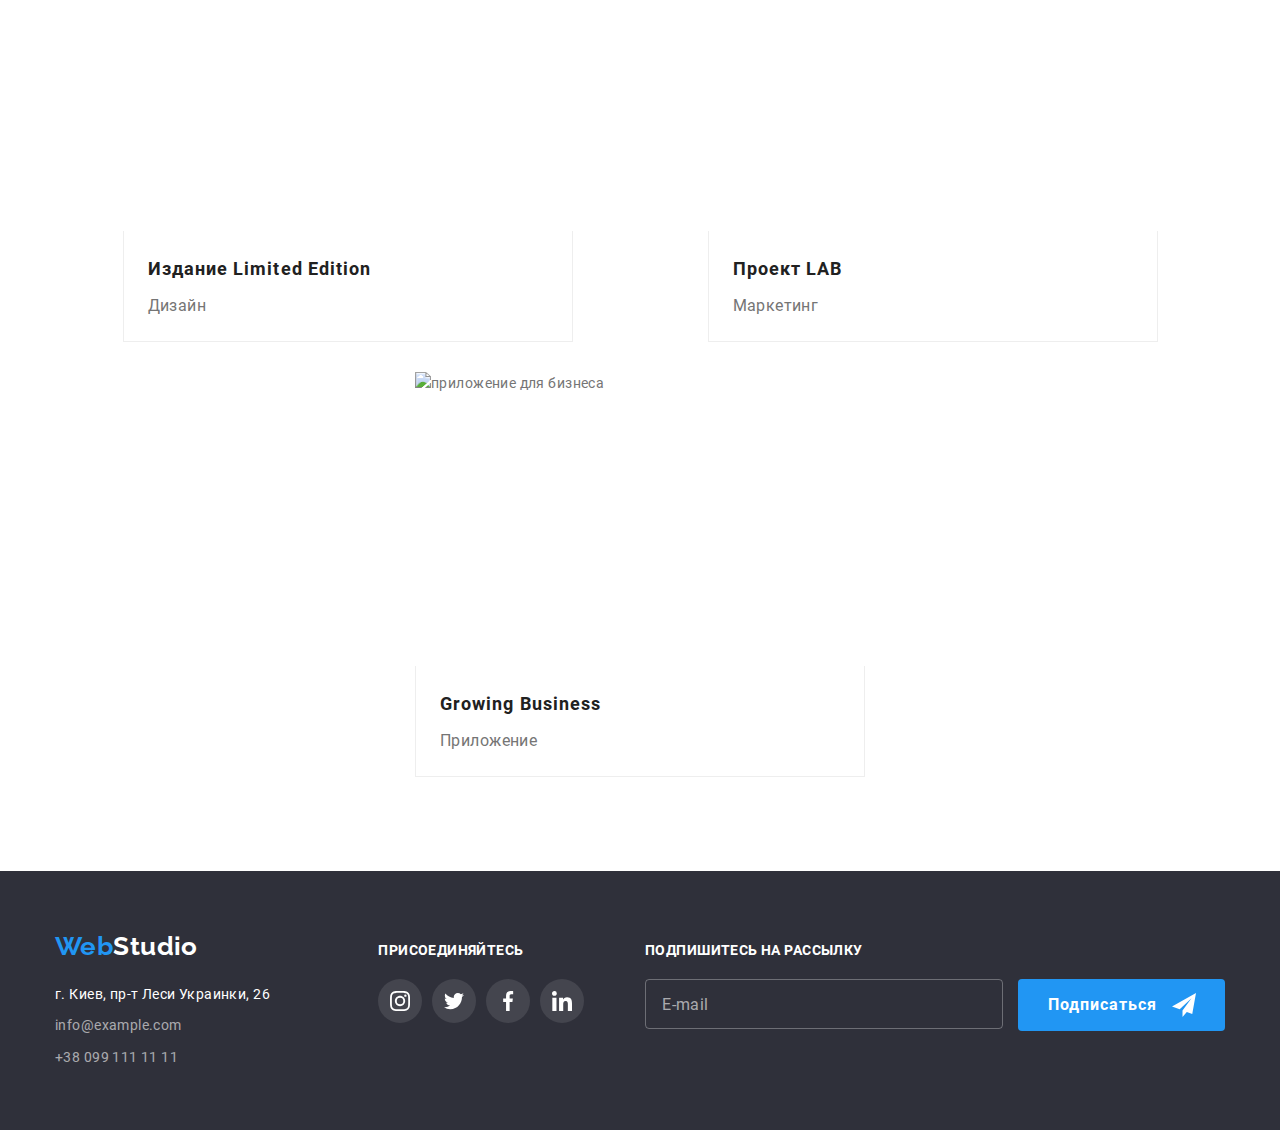
==== commit 613e27d0: "Адаптивная верстка главной страницы (без меню)" ====
--- a/portfolio.html
+++ b/portfolio.html
@@ -11,10 +11,10 @@
 
 <body>
     <header class="page-header">
-
-        <a href="./index.html" class="logo">
-            <span class="logo-first">Web</span>Studio</a>
         <nav class="container main-nav">
+            <a href="./index.html" class="logo">
+                <span class="logo-first">Web</span>Studio
+            </a>
             <ul class="list site-nav">
                 <li class="site-nav-item"><a href="./index.html" class="site-nav-link">Студия</a></li>
                 <li class="site-nav-item">
@@ -43,6 +43,40 @@
                 </li>
             </ul>
         </nav>
+
+        <nav class="container mobile-nav">
+            <a href="./index.html" class="logo">
+                <span class="logo-first">Web</span>Studio
+            </a>
+            <ul class="list site-nav">
+                <li class="site-nav-item"><a href="./index.html" class="site-nav-link">Студия</a></li>
+                <li class="site-nav-item">
+                    <a href="./portfolio.html" class="site-nav-link current">Портфолио</a>
+                </li>
+                <li class="site-nav-item">
+                    <a href="#" class="site-nav-link">Контакты</a>
+                </li>
+            </ul>
+            <ul class="list contacts">
+                <li class="contacts-item">
+                    <a href="mailto:info@devstudio.com" class="contacts-link">
+                        <svg class="icon-contacts" width="16" height="12">
+                            <use href="./images/icons/sprite.svg#icon-envelope"></use>
+                        </svg>
+                        info@devstudio.com
+                    </a>
+                </li>
+                <li class="contacts-item">
+                    <a href="tel:+380961111111" class="contacts-link icon-phone">
+                        <svg class="icon-contacts" width="10" height="15">
+                            <use href="./images/icons/sprite.svg#icon-smartphone"></use>
+                        </svg>
+                        +38 096 111 11 11
+                    </a>
+                </li>
+            </ul>
+        </nav>
+
     </header>
     <main>
         <h1 class="visually-hidden">Портфолио</h1>
--- a/css/main.min.css
+++ b/css/main.min.css
@@ -7,5 +7,5 @@
  box-shadow;transition-property:color,  background-color,  box-shadow,- -webkit-box-shadow}.site-nav-link,.contacts-link{padding-top:32px;padding-bottom:32px;display:block;font-weight:500;line-height:1.14;letter-spacing:0.02em;text-decoration:none}html{-webkit-box-sizing:border-box;box-sizing:border-box}*,*::before,*::after{-webkit-box-sizing:inherit;box-sizing:inherit}body{color:#757575;font-family:Roboto, sans-serif;font-style:normal;font-weight:400;font-size:14px;line-height:1.71;letter-spacing:0.03em;background-color:#fff}footer{margin-top:60px;background-color:#2f303a}button{font-family:inherit}img{display:block;margin:0;max-width:100%}.list{list-style:none;padding:0;margin:0}.container{margin-left:auto;margin-right:auto;padding-left:15px;padding-right:15px}.visually-hidden{position:absolute !important;clip:rect(1px 1px 1px 1px);clip:rect(1px, 1px, 1px, 1px);padding:0 !important;border:0 !important;height:1px !important;width:1px !important;overflow:hidden}.logo{color:#000;display:block;padding-top:16px;padding-bottom:16px;padding-left:15px}.logo-first{color:#2196f3}.logo-footer{color:#fff}.page-header{position:relative;margin:0;border-bottom:1px solid #ececec;height:60px}.main-nav{display:none;-webkit-box-align:center;-ms-flex-align:center;align-items:center}.site-nav{display:-webkit-box;display:-ms-flexbox;display:flex;margin-left:75px}.site-nav-item{margin-right:50px;position:relative}.site-nav-item:last-child{margin-right:0}.contacts{display:none;margin-left:auto}.contacts-item{margin-right:30px}.contacts-item:last-child{margin-right:0}.site-nav-link{color:#212121;-webkit-transition-property:color;transition-property:color}.site-nav-link::after{content:"";background-color:#ffffff;-webkit-transition-property:background-color;transition-property:background-color}.site-nav-link:hover::after,.site-nav-link:focus::after,.site-nav-link.current::after{content:"";width:100%;height:4px;border-radius:2px;background-color:#2196f3;position:absolute;bottom:0;left:0;-webkit-transform:translate(0px, 1px);transform:translate(0px, 1px)}.site-nav-link.current{color:#2196f3}.contacts-link{color:#757575;fill:#757575;-webkit-transition-property:color, fill;transition-property:color, fill}.icon-contacts{margin-right:10px;vertical-align:middle}.site-nav-link:hover,.contacts-link:hover,.site-nav-link:focus,.contacts-link:focus{color:#2196f3;fill:#2196f3}.hero{color:#fff;text-align:center;letter-spacing:0.06em}.hero-section{padding-top:118px;padding-bottom:118px;padding-left:60px;padding-right:60px;height:400px;width:100%;margin-left:auto;margin-right:auto;background-color:rgba(47,48,58,0.8);background-image:-webkit-gradient(linear, left top, left bottom, from(rgba(47,48,58,0.4)), to(rgba(47,48,58,0.4))),url(../images/hero.jpg);background-image:linear-gradient(rgba(47,48,58,0.4), rgba(47,48,58,0.4)),url(../images/hero.jpg);background-position:center;background-size:cover}.hero-text-area{margin-left:auto;margin-right:auto;max-width:360px}.hero-title{margin-top:0;margin-bottom:30px;font-weight:900;font-size:26px;line-height:1.62;letter-spacing:0.06em;text-transform:uppercase}.button.primary{background-color:#2196f3;color:#fff}.button.filter{background-color:#f5f4fa;color:#212121;line-height:1.88;letter-spacing:0.03em;padding:6px 22px;min-width:73px}.subscribe{padding-left:29px;padding-right:28px;margin-top:20px}.subscribe-icon{fill:#fff;width:24px;height:24px;margin-left:10px;vertical-align:middle}.button.filter:hover,.button.filter:active,.button.filter:focus{background-color:#2196f3;color:#fff;outline:none;-webkit-box-shadow:0px 3px 1px rgba(0,0,0,0.1),0px 1px 2px rgba(0,0,0,0.08),0px 2px 2px rgba(0,0,0,0.12);box-shadow:0px 3px 1px rgba(0,0,0,0.1),0px 1px 2px rgba(0,0,0,0.08),0px 2px 2px rgba(0,0,0,0.12)}.send:hover,.send:focus,.primary:hover,.primary:focus{-webkit-box-shadow:0px 4px 4px rgba(0,0,0,0.15);box-shadow:0px 4px 4px rgba(0,0,0,0.15);background:#188ce8;outline:none}.section{margin-top:60px}.section-title{margin-top:0;margin-bottom:30px;color:#212121;font-weight:700;font-size:28px;line-height:1.18;text-align:center}.section-title-description{margin-top:30px;margin-bottom:10px;color:#212121;font-weight:700;font-size:14px;line-height:1.14;text-transform:uppercase}.section-title-description.white{margin-top:0;margin-bottom:0;padding-top:27px;padding-bottom:27px;display:block;position:absolute;bottom:0;width:100%;background-color:rgba(47,48,58,0.8);color:#fff;text-align:center}.advantages-item{max-width:480px;display:block;margin-left:auto;margin-right:auto}.advantages-item:not(:last-child){margin-bottom:30px}.advantages-bg{height:120px;display:-webkit-box;display:-ms-flexbox;display:flex;-webkit-box-align:center;-ms-flex-align:center;align-items:center;-webkit-box-pack:center;-ms-flex-pack:center;justify-content:center;background-color:#f5f4fa;border-radius:4px}.advantages-icon{width:70px;height:70px}.advantages-item-text{margin:0;padding:0}.mobile-hidden{display:none}.products{display:none}.products-item{width:calc((100% - 60px) / 3);position:relative}.products-item:not(:last-child){margin-right:30px}.section-grey{padding-top:60px;padding-bottom:60px;margin-top:60px;background-color:#f5f4fa}.team-member{font-size:16px;line-height:1.18;text-align:center}.team-member-card{width:100%;background-color:#fff;-webkit-box-shadow:0px 1px 3px rgba(0,0,0,0.12),0px 1px 1px rgba(0,0,0,0.14),0px 2px 1px rgba(0,0,0,0.2);box-shadow:0px 1px 3px rgba(0,0,0,0.12),0px 1px 1px rgba(0,0,0,0.14),0px 2px 1px rgba(0,0,0,0.2);border-radius:0px 0px 4px 4px}.team-member-card:not(:last-child){margin-bottom:30px}.team-member.name{margin-top:0;margin-bottom:10px;display:block;color:#212121;font-weight:500}.team-member.prof{margin-top:0;margin-bottom:16px;display:block}.team-member-description{padding-top:30px;padding-bottom:24px;margin-left:auto;margin-right:auto}.clients{margin-top:60px}.clients-list{display:-webkit-box;display:-ms-flexbox;display:flex;-webkit-box-align:center;-ms-flex-align:center;align-items:center;-ms-flex-wrap:wrap;flex-wrap:wrap}.clients-list-item{display:-webkit-box;display:-ms-flexbox;display:flex;width:calc((100% - 30px) / 2);height:90px;border:1px solid #afb1b8;border-radius:4px;margin-bottom:30px;-webkit-transition-property:border-color;transition-property:border-color}.clients-list-item:hover,.clients-list-item:focus{border-color:#2196f3}.clients-list-item:not(:nth-child(2n)){margin-right:30px}.clients-list-item:nth-child(5){margin-bottom:0px}.clients-list-item:nth-child(6){margin-bottom:0px}.clients-link{display:-webkit-box;display:-ms-flexbox;display:flex;-webkit-box-align:center;-ms-flex-align:center;align-items:center;-webkit-box-pack:center;-ms-flex-pack:center;justify-content:center;height:100%;width:100%;margin:0;padding:0;fill:#afb1b8;-webkit-transition-property:fill;transition-property:fill}.clients-link:hover,.clients-link:focus{fill:#2196f3}*{outline:solid 1px red}.portfolio-card{max-width:450px;width:100%;margin-bottom:30px;margin-right:auto;margin-left:auto}.portfolio-card:last-child{margin-bottom:0px}.portfolio-card-link{color:inherit;text-decoration:none;display:block;margin:0;padding:0;background:#ffffff;-webkit-transition-property:-webkit-box-shadow;transition-property:-webkit-box-shadow;transition-property:box-shadow;transition-property:box-shadow, -webkit-box-shadow}.portfolio-card-link:hover,.portfolio-card-link:focus{-webkit-box-shadow:0px 1px 1px rgba(0,0,0,0.12),0px 4px 4px rgba(0,0,0,0.06),1px 4px 6px rgba(0,0,0,0.16);box-shadow:0px 1px 1px rgba(0,0,0,0.12),0px 4px 4px rgba(0,0,0,0.06),1px 4px 6px rgba(0,0,0,0.16)}.portfolio-item{padding:20px 24px;border-left:1px solid #eeeeee;border-right:1px solid #eeeeee;border-bottom:1px solid #eeeeee}.portfolio-item-title{margin:0;color:#212121;font-weight:700;font-size:18px;line-height:2;letter-spacing:0.06em}.portfolio-item-description{margin-top:4px;margin-bottom:0;font-size:16px;line-height:1.87}.portfolio-item-text{margin:0;padding:77px 24px;width:100%;height:294px;position:absolute;top:0;left:0;background-color:rgba(33,150,243,0.9);color:#fff;font-size:18px;line-height:1.56;-webkit-transform:translatey(101%);transform:translatey(101%);-webkit-transition-property:-webkit-transform;transition-property:-webkit-transform;transition-property:transform;transition-property:transform, -webkit-transform}.overlay-portfolio-text{position:relative;overflow:hidden;min-height:294px}.portfolio-card-link:hover .portfolio-item-text,.portfolio-card-link:focus .portfolio-item-text{-webkit-transform:translatey(0);transform:translatey(0);width:100%;height:100%}.filter-list{display:-webkit-box;display:-ms-flexbox;display:flex;-ms-flex-wrap:wrap;flex-wrap:wrap;-ms-flex-line-pack:stretch;align-content:stretch}.filter-item{margin-right:8px;margin-bottom:15px}.filter-section{margin-top:60px}.works-section{margin-top:32px}.works-list{display:-webkit-box;display:-ms-flexbox;display:flex;-ms-flex-wrap:wrap;flex-wrap:wrap}.footer-link{color:rgba(255,255,255,0.6);font-style:normal;text-decoration:none}.footer-link.address{color:#fff}.footer-action{margin-bottom:20px;color:#fff;font-weight:700;font-size:14px;line-height:1.14;text-transform:uppercase}.footer-columns{-webkit-box-align:baseline;-ms-flex-align:baseline;align-items:baseline;padding-bottom:60px;padding-top:60px;text-align:center}.address{margin-top:20px}.footer-contacts-mail{margin-top:8px}.footer-contacts-phone{margin-top:8px}.subscribe-form{margin-top:60px}.social-link{display:-webkit-box;display:-ms-flexbox;display:flex;-webkit-box-align:center;-ms-flex-align:center;align-items:center;-webkit-box-pack:center;-ms-flex-pack:center;justify-content:center}.social-link>li:not(:last-child){margin-right:10px}.social-link-item{display:-webkit-box;display:-ms-flexbox;display:flex;-webkit-box-align:center;-ms-flex-align:center;align-items:center;margin:0px;padding:12px;fill:#afb1b8;background-color:#ffffff;border-radius:50%;-webkit-transition-property:fill, background-color;transition-property:fill, background-color}.social-link-item:hover,.social-link-item:focus,.social-link-item.footer:hover,.social-link-item.footer:focus{fill:#fff;background-size:44px 44px;background-color:#2196f3;border-radius:50%}.social-link-icon:hover,.social-link-icon:focus{fill:#fff;-webkit-transition-property:fill;transition-property:fill}.social-link-item.footer{fill:#fff;background-color:rgba(255,255,255,0.1);border-radius:50%;-webkit-transition-property:fill, background-color;transition-property:fill, background-color}.follow-block{margin-top:60px}.subscribe-field{display:inline-block;outline:none;height:50px;min-width:358px;padding-left:16px;padding-right:16px;border:1px solid rgba(255,255,255,0.3);border-radius:4px;background:transparent;font-size:16px;color:#fff;-webkit-transition-property:border;transition-property:border}.subscribe-field::-webkit-input-placeholder{font-size:16px;color:rgba(255,255,255,0.6);letter-spacing:0.03em}.subscribe-field:-ms-input-placeholder{font-size:16px;color:rgba(255,255,255,0.6);letter-spacing:0.03em}.subscribe-field::-ms-input-placeholder{font-size:16px;color:rgba(255,255,255,0.6);letter-spacing:0.03em}.subscribe-field::placeholder{font-size:16px;color:rgba(255,255,255,0.6);letter-spacing:0.03em}.subscribe-field:hover,.subscribe-field:focus,.subscribe-field:not(:placeholder-shown){border-color:#fff}.modal-form{font-weight:400;font-size:12px;line-height:1.17;letter-spacing:0.01em;color:#757575;padding-right:40px;padding-left:40px}.modal-form-title{margin-top:40px;margin-bottom:12px;font-weight:700;font-size:20px;line-height:1.15;text-align:center;letter-spacing:0.03em;color:#212121}.modal-form-field{display:block;width:100%;height:40px;background:transparent;border:1px solid rgba(33,33,33,0.2);border-radius:4px;padding-left:42px;padding-right:12px;margin-bottom:10px;outline:none;-webkit-transition-property:border;transition-property:border}.modal-form-field::-webkit-input-placeholder{color:rgba(117,117,117,0.5)}.modal-form-field:-ms-input-placeholder{color:rgba(117,117,117,0.5)}.modal-form-field::-ms-input-placeholder{color:rgba(117,117,117,0.5)}.modal-form-field::placeholder{color:rgba(117,117,117,0.5)}.modal-form-label{display:block;margin-bottom:4px}.modal-form-icon{position:absolute;left:15px;top:50%;-webkit-transform:translate(0%, -50%);transform:translate(0%, -50%);fill:#212121;-webkit-transition-property:fill;transition-property:fill}.modal-form-wrap{position:relative}textarea.modal-form-field{height:120px;resize:none;padding:12px 16px}.modal-form-field:focus+.modal-form-icon,.modal-form-field:hover+.modal-form-icon{fill:#2196f3}.modal-form-field:focus,.modal-form-field:hover{border:1px solid #2196f3}.button-submit-wrap{display:-webkit-box;display:-ms-flexbox;display:flex;-webkit-box-pack:center;-ms-flex-pack:center;justify-content:center;margin-top:30px;margin-bottom:40px}.custom-checkbox-wrap{display:-webkit-box;display:-ms-flexbox;display:flex;-webkit-box-pack:center;-ms-flex-pack:center;justify-content:center;margin-top:20px;font-size:14px;line-height:2}.custom-checkbox{position:absolute;width:1px;height:1px;margin:-1px;border:0;padding:0;clip:rect(0 0 0 0);overflow:hidden}.check-label{display:-webkit-box;display:-ms-flexbox;display:flex;-webkit-box-align:center;-ms-flex-align:center;align-items:center;cursor:pointer}.icon-check{display:inline-block;width:16px;height:15px;margin-right:7px;border:2px solid #212121;border-radius:4px;background-color:rgba(255,255,255,0);-webkit-transition-property:border, background-color;transition-property:border, background-color}.custom-checkbox:checked+.icon-check{background-color:#2196f3;background-image:url(../images/icons/icon-check.svg);background-size:contain;background-origin:border-box;border-color:#2196f3}.policy-link{color:#2196f3;text-decoration:underline}.backdrop{position:fixed;top:0;left:0;right:0;bottom:0;width:100%;height:100%;background-color:rgba(0,0,0,0.2);opacity:1;-webkit-transition-property:opacity;transition-property:opacity}.backdrop.is-hidden{visibility:hidden;pointer-events:none;opacity:0}.modal-window{position:absolute;top:50%;left:50%;-webkit-transform:translate(-50%, -50%);transform:translate(-50%, -50%);width:90%;max-width:528px;background-color:#ffffff;-webkit-box-shadow:0px 1px 3px rgba(0,0,0,0.12),0px 1px 1px rgba(0,0,0,0.14),0px 2px 1px rgba(0,0,0,0.2);box-shadow:0px 1px 3px rgba(0,0,0,0.12),0px 1px 1px rgba(0,0,0,0.14),0px 2px 1px rgba(0,0,0,0.2);border-radius:4px}.close-button{position:absolute;right:8px;top:8px;width:30px;height:30px;border:1px solid rgba(0,0,0,0.1);border-radius:50%;cursor:pointer}.close-button:hover,.close-button:focus{fill:#2196f3}.close-button:active{outline:none}.modal-form-icon.close-icon{-webkit-transform:translate(-50%, -50%);transform:translate(-50%, -50%);fill:black}.close-button:hover .modal-form-icon.close-icon,.close-button:focus .modal-form-icon.close-icon{fill:#2196f3}
+ -webkit-box-shadow}.site-nav-link,.contacts-link{padding-top:32px;padding-bottom:32px;display:block;font-weight:500;line-height:1.14;letter-spacing:0.02em;text-decoration:none}html{-webkit-box-sizing:border-box;box-sizing:border-box}*,*::before,*::after{-webkit-box-sizing:inherit;box-sizing:inherit}body{color:#757575;font-family:Roboto, sans-serif;font-style:normal;font-weight:400;font-size:14px;line-height:1.71;letter-spacing:0.03em;background-color:#fff}footer{margin-top:60px;background-color:#2f303a}@media screen and (min-width: 1200px){footer{margin-top:94px}}button{font-family:inherit}img{display:block;margin:0;max-width:100%}.list{list-style:none;padding:0;margin:0}.container{margin-left:auto;margin-right:auto;padding:0px 15px}@media screen and (min-width: 480px){.container{width:480px}}@media screen and (min-width: 768px){.container{width:768px}}@media screen and (min-width: 1200px){.container{width:1200px}}.visually-hidden{position:absolute !important;clip:rect(1px 1px 1px 1px);clip:rect(1px, 1px, 1px, 1px);padding:0 !important;border:0 !important;height:1px !important;width:1px !important;overflow:hidden}.logo{color:#000;display:block;padding-top:16px;padding-bottom:16px;padding-left:15px}.logo-first{color:#2196f3}.logo-footer{color:#fff}.page-header{margin:0;border-bottom:1px solid #ececec}@media screen and (min-width: 1200px){.mobile-nav{display:none}}.main-nav{-webkit-box-align:center;-ms-flex-align:center;align-items:center;display:-webkit-box;display:-ms-flexbox;display:flex}@media screen and (max-width: 1199px){.main-nav{display:none}}.site-nav{display:-webkit-box;display:-ms-flexbox;display:flex;margin-left:75px}.site-nav-item{margin-right:50px;position:relative}.site-nav-item:last-child{margin-right:0}.contacts{display:-webkit-box;display:-ms-flexbox;display:flex;margin-left:auto}.contacts-item{margin-right:30px}.contacts-item:last-child{margin-right:0}.site-nav-link{color:#212121;-webkit-transition-property:color;transition-property:color}.site-nav-link::after{content:"";background-color:#ffffff;-webkit-transition-property:background-color;transition-property:background-color}.site-nav-link:hover::after,.site-nav-link:focus::after,.site-nav-link.current::after{content:"";width:100%;height:4px;border-radius:2px;background-color:#2196f3;position:absolute;bottom:0;left:0;-webkit-transform:translate(0px, 1px);transform:translate(0px, 1px)}.site-nav-link.current{color:#2196f3}.contacts-link{color:#757575;fill:#757575;-webkit-transition-property:color, fill;transition-property:color, fill}.icon-contacts{margin-right:10px;vertical-align:middle}.site-nav-link:hover,.contacts-link:hover,.site-nav-link:focus,.contacts-link:focus{color:#2196f3;fill:#2196f3}.hero{color:#fff;text-align:center;letter-spacing:0.06em}.hero-section{padding-top:118px;padding-bottom:118px;padding-left:60px;padding-right:60px;height:400px;width:100%;margin-left:auto;margin-right:auto;background-color:rgba(47,48,58,0.8);background-position:center;background-size:cover}.hero-text-area{margin-left:auto;margin-right:auto;max-width:360px}@media screen and (min-width: 1200px){.hero-text-area{max-width:700px}}.hero-title{margin-top:0;margin-bottom:30px;font-weight:900;font-size:26px;line-height:1.62;letter-spacing:0.06em;text-transform:uppercase}@media screen and (min-width: 1200px){.hero-title{font-size:44px}}@media screen and (max-width: 767px){.hero-section{background-image:-webkit-gradient(linear, left top, right top, from(rgba(47,48,58,0.8)), to(rgba(47,48,58,0.8))),url(../images/mobile/header480.jpg);background-image:linear-gradient(to right, rgba(47,48,58,0.8), rgba(47,48,58,0.8)),url(../images/mobile/header480.jpg)}}@media screen and (max-width: 767px) and (min-device-pixel-ratio: 2), screen and (max-width: 767px) and (-webkit-min-device-pixel-ratio: 2), screen and (max-width: 767px) and (min-resolution: 192dpi), screen and (max-width: 767px) and (min-resolution: 2dppx){.hero-section{background-image:-webkit-gradient(linear, left top, right top, from(rgba(47,48,58,0.8)), to(rgba(47,48,58,0.8))),url(../images/mobile/header480-2x.jpg);background-image:linear-gradient(to right, rgba(47,48,58,0.8), rgba(47,48,58,0.8)),url(../images/mobile/header480-2x.jpg)}}@media screen and (min-width: 768px){.hero-section{background-image:-webkit-gradient(linear, left top, right top, from(rgba(47,48,58,0.8)), to(rgba(47,48,58,0.8))),url(../images/tablet/header768.jpg);background-image:linear-gradient(to right, rgba(47,48,58,0.8), rgba(47,48,58,0.8)),url(../images/tablet/header768.jpg)}}@media screen and (min-width: 768px) and (min-device-pixel-ratio: 2), screen and (min-width: 768px) and (-webkit-min-device-pixel-ratio: 2), screen and (min-width: 768px) and (min-resolution: 192dpi), screen and (min-width: 768px) and (min-resolution: 2dppx){.hero-section{background-image:-webkit-gradient(linear, left top, right top, from(rgba(47,48,58,0.8)), to(rgba(47,48,58,0.8))),url(../images/tablet/header768-2x.jpg);background-image:linear-gradient(to right, rgba(47,48,58,0.8), rgba(47,48,58,0.8)),url(../images/tablet/header768-2x.jpg)}}@media screen and (min-width: 1200px){.hero-section{max-width:1600px;height:600px;margin-left:auto;margin-right:auto;padding:200px 0px;background-image:-webkit-gradient(linear, left top, right top, from(rgba(47,48,58,0.8)), to(rgba(47,48,58,0.8))),url(../images/desktop/header1200.jpg);background-image:linear-gradient(to right, rgba(47,48,58,0.8), rgba(47,48,58,0.8)),url(../images/desktop/header1200.jpg)}}@media screen and (min-width: 1200px) and (min-device-pixel-ratio: 2), screen and (min-width: 1200px) and (-webkit-min-device-pixel-ratio: 2), screen and (min-width: 1200px) and (min-resolution: 192dpi), screen and (min-width: 1200px) and (min-resolution: 2dppx){.hero-section{background-image:-webkit-gradient(linear, left top, right top, from(rgba(47,48,58,0.8)), to(rgba(47,48,58,0.8))),url(../images/desktop/header1200-2x.jpg);background-image:linear-gradient(to right, rgba(47,48,58,0.8), rgba(47,48,58,0.8)),url(../images/desktop/header1200-2x.jpg)}}.button.primary{background-color:#2196f3;color:#fff}.button.filter{background-color:#f5f4fa;color:#212121;line-height:1.88;letter-spacing:0.03em;padding:6px 22px;min-width:73px}.subscribe{display:block;padding-left:29px;padding-right:28px;margin-top:20px;margin-left:auto;margin-right:auto}@media screen and (min-width: 1199px){.subscribe{display:inline-block;margin-top:0px;margin-left:12px;margin-right:0px}}.subscribe-icon{fill:#fff;width:24px;height:24px;margin-left:10px;vertical-align:middle}.button.filter:hover,.button.filter:active,.button.filter:focus{background-color:#2196f3;color:#fff;outline:none;-webkit-box-shadow:0px 3px 1px rgba(0,0,0,0.1),0px 1px 2px rgba(0,0,0,0.08),0px 2px 2px rgba(0,0,0,0.12);box-shadow:0px 3px 1px rgba(0,0,0,0.1),0px 1px 2px rgba(0,0,0,0.08),0px 2px 2px rgba(0,0,0,0.12)}.send:hover,.send:focus,.primary:hover,.primary:focus{-webkit-box-shadow:0px 4px 4px rgba(0,0,0,0.15);box-shadow:0px 4px 4px rgba(0,0,0,0.15);background:#188ce8;outline:none}.section{margin-top:60px}@media screen and (min-width: 1200px){.section{margin-top:94px}}.section-title{margin-top:0;margin-bottom:30px;color:#212121;font-weight:700;font-size:28px;line-height:1.18;text-align:center}@media screen and (min-width: 1200px){.section-title{font-size:36px;margin-bottom:50px}}.section-title-description{margin-top:30px;margin-bottom:10px;color:#212121;font-weight:700;font-size:14px;line-height:1.14;text-transform:uppercase}@media screen and (max-width: 767px){.section-title-description{text-align:center}}.section-title-description.white{margin-top:0;margin-bottom:0;padding-top:27px;padding-bottom:27px;display:block;position:absolute;bottom:0;width:100%;background-color:rgba(47,48,58,0.8);color:#fff;text-align:center}.section-grey{padding-top:60px;padding-bottom:60px;margin-top:60px;background-color:#f5f4fa}@media screen and (min-width: 1200px){.section-grey{margin-top:94px;padding-top:94px;padding-bottom:94px}}@media screen and (min-width: 768px){.advantages{display:-webkit-box;display:-ms-flexbox;display:flex;-ms-flex-wrap:wrap;flex-wrap:wrap}}@media screen and (max-width: 767px){.advantages-item{max-width:450px;display:block;margin-left:auto;margin-right:auto}.advantages-item:not(:last-child){margin-bottom:30px}}@media screen and (min-width: 768px) and (max-width: 1199px){.advantages-item{width:calc((100% - 30px) / 2)}.advantages-item:not(:nth-child(2n)){margin-right:30px;margin-left:0}.advantages-item:not(:nth-last-child(-n+2)){margin-bottom:30px}}@media screen and (min-width: 1200px){.advantages-item{width:calc((100% - 90px) / 4)}.advantages-item:not(:nth-child(4n)){margin-right:30px}}.advantages-bg{height:120px;display:-webkit-box;display:-ms-flexbox;display:flex;-webkit-box-align:center;-ms-flex-align:center;align-items:center;-webkit-box-pack:center;-ms-flex-pack:center;justify-content:center;background-color:#f5f4fa;border-radius:4px}.advantages-icon{width:70px;height:70px}.advantages-item-text{margin:0;padding:0}@media screen and (max-width: 1199px){.mobile-hidden{display:none}}.products{display:-webkit-box;display:-ms-flexbox;display:flex}.products-item{width:calc((100% - 60px) / 3);position:relative}.products-item:not(:last-child){margin-right:30px}.team-member{font-size:16px;line-height:1.18;text-align:center}@media screen and (min-width: 768px){.team-member{display:-webkit-box;display:-ms-flexbox;display:flex;-ms-flex-wrap:wrap;flex-wrap:wrap}}.team-member-card{width:100%;background-color:#fff;-webkit-box-shadow:0px 1px 3px rgba(0,0,0,0.12),0px 1px 1px rgba(0,0,0,0.14),0px 2px 1px rgba(0,0,0,0.2);box-shadow:0px 1px 3px rgba(0,0,0,0.12),0px 1px 1px rgba(0,0,0,0.14),0px 2px 1px rgba(0,0,0,0.2);border-radius:0px 0px 4px 4px}.team-member.name{margin-top:0;margin-bottom:10px;display:block;color:#212121;font-weight:500}.team-member.prof{margin-top:0;margin-bottom:16px;display:block}.team-member-description{padding-top:30px;padding-bottom:24px;margin-left:auto;margin-right:auto}@media screen and (max-width: 767px){.team-member-card{margin-right:auto;margin-left:auto;margin-bottom:30px;max-width:450px}.team-member-card:last-child{margin-bottom:0}}@media screen and (min-width: 768px) and (max-width: 1199px){.team-member-card{width:calc((100% - 30px) / 2);margin-right:30px;margin-bottom:30px}.team-member-card:nth-child(2n){margin-right:0px}.team-member-card:nth-last-child(-n+2){margin-bottom:0px}}@media screen and (min-width: 1200px){.team-member-card{width:calc((100% - 90px) / 4);margin-right:30px}.team-member-card:nth-child(4n){margin-right:0px}}.team-member-photo{background-size:cover;display:block;margin-right:auto;margin-left:auto}@media screen and (max-width: 767px){.team-member-photo{max-width:450px;height:auto}}@media screen and (min-width: 768px){.team-member-photo{width:354px;height:374px}}@media screen and (min-width: 1200px){.team-member-photo{width:270px;height:260px}}.clients{margin-top:60px}@media screen and (min-width: 1200px){.clients{margin-top:94px}}.clients-list{display:-webkit-box;display:-ms-flexbox;display:flex;-webkit-box-align:center;-ms-flex-align:center;align-items:center;-ms-flex-wrap:wrap;flex-wrap:wrap}.clients-list-item{display:-webkit-box;display:-ms-flexbox;display:flex;height:90px;border:1px solid #afb1b8;border-radius:4px;-webkit-transition-property:border-color;transition-property:border-color}@media screen and (max-width: 767px){.clients-list-item{width:calc((100% - 30px) / 2)}.clients-list-item:not(:nth-child(2n)){margin-right:30px}.clients-list-item:not(:nth-last-child(-n+2)){margin-bottom:30px}}@media screen and (min-width: 768px) and (max-width: 1199px){.clients-list-item{width:calc((100% - 60px) / 3)}.clients-list-item:not(:nth-child(3n)){margin-right:30px}.clients-list-item:not(:nth-last-child(-n+3)){margin-bottom:30px}}@media screen and (min-width: 1200px){.clients-list-item{width:calc((100% - 150px) / 6)}.clients-list-item:not(:nth-child(6n)){margin-right:30px}}.clients-list-item:hover,.clients-list-item:focus{border-color:#2196f3}.clients-link{display:-webkit-box;display:-ms-flexbox;display:flex;-webkit-box-align:center;-ms-flex-align:center;align-items:center;-webkit-box-pack:center;-ms-flex-pack:center;justify-content:center;height:100%;width:100%;margin:0;padding:0;fill:#afb1b8;-webkit-transition-property:fill;transition-property:fill}.clients-link:hover,.clients-link:focus{fill:#2196f3}.portfolio-card{max-width:450px;width:100%;margin-bottom:30px;margin-right:auto;margin-left:auto}.portfolio-card:last-child{margin-bottom:0px}.portfolio-card-link{color:inherit;text-decoration:none;display:block;margin:0;padding:0;background:#ffffff;-webkit-transition-property:-webkit-box-shadow;transition-property:-webkit-box-shadow;transition-property:box-shadow;transition-property:box-shadow, -webkit-box-shadow}.portfolio-card-link:hover,.portfolio-card-link:focus{-webkit-box-shadow:0px 1px 1px rgba(0,0,0,0.12),0px 4px 4px rgba(0,0,0,0.06),1px 4px 6px rgba(0,0,0,0.16);box-shadow:0px 1px 1px rgba(0,0,0,0.12),0px 4px 4px rgba(0,0,0,0.06),1px 4px 6px rgba(0,0,0,0.16)}.portfolio-item{padding:20px 24px;border-left:1px solid #eeeeee;border-right:1px solid #eeeeee;border-bottom:1px solid #eeeeee}.portfolio-item-title{margin:0;color:#212121;font-weight:700;font-size:18px;line-height:2;letter-spacing:0.06em}.portfolio-item-description{margin-top:4px;margin-bottom:0;font-size:16px;line-height:1.87}.portfolio-item-text{margin:0;padding:77px 24px;width:100%;height:294px;position:absolute;top:0;left:0;background-color:rgba(33,150,243,0.9);color:#fff;font-size:18px;line-height:1.56;-webkit-transform:translatey(101%);transform:translatey(101%);-webkit-transition-property:-webkit-transform;transition-property:-webkit-transform;transition-property:transform;transition-property:transform, -webkit-transform}.overlay-portfolio-text{position:relative;overflow:hidden;min-height:294px}.portfolio-card-link:hover .portfolio-item-text,.portfolio-card-link:focus .portfolio-item-text{-webkit-transform:translatey(0);transform:translatey(0);width:100%;height:100%}.filter-list{display:-webkit-box;display:-ms-flexbox;display:flex;-ms-flex-wrap:wrap;flex-wrap:wrap;-ms-flex-line-pack:stretch;align-content:stretch}.filter-item{margin-right:8px;margin-bottom:15px}.filter-section{margin-top:60px}.works-section{margin-top:32px}.works-list{display:-webkit-box;display:-ms-flexbox;display:flex;-ms-flex-wrap:wrap;flex-wrap:wrap}.footer-link{color:rgba(255,255,255,0.6);font-style:normal;text-decoration:none}.footer-link.address{color:#fff}.footer-action{margin-bottom:20px;margin-top:0px;color:#fff;font-weight:700;font-size:14px;line-height:1.14;text-transform:uppercase}.footer-columns{-webkit-box-align:baseline;-ms-flex-align:baseline;align-items:baseline;padding-bottom:60px;padding-top:60px;text-align:center}@media screen and (min-width: 768px){.footer-columns{display:-webkit-box;display:-ms-flexbox;display:flex;-ms-flex-wrap:wrap;flex-wrap:wrap;-webkit-box-pack:center;-ms-flex-pack:center;justify-content:center;-webkit-box-align:baseline;-ms-flex-align:baseline;align-items:baseline}}@media screen and (min-width: 1200px){.footer-columns{-webkit-box-pack:justify;-ms-flex-pack:justify;justify-content:space-between;-ms-flex-wrap:nowrap;flex-wrap:nowrap;text-align:left}}@media screen and (min-width: 768px){.logo-address{width:calc(50%-15px);margin-right:165px}}@media screen and (min-width: 1200px){.logo-address{width:calc(25% - 30px);margin-right:0;text-align:left;margin-bottom:0}}.address{margin-top:20px}.footer-contacts-mail{margin-top:8px}.footer-contacts-phone{margin-top:8px}.subscribe-form{margin-top:0px}@media screen and (max-width: 1199px){.subscribe-form{margin-top:60px}}.social-link{display:-webkit-box;display:-ms-flexbox;display:flex;-webkit-box-align:center;-ms-flex-align:center;align-items:center;-webkit-box-pack:center;-ms-flex-pack:center;justify-content:center}.social-link>li:not(:last-child){margin-right:10px}.social-link-item{display:-webkit-box;display:-ms-flexbox;display:flex;-webkit-box-align:center;-ms-flex-align:center;align-items:center;margin:0px;padding:12px;fill:#afb1b8;background-color:#ffffff;border-radius:50%;-webkit-transition-property:fill, background-color;transition-property:fill, background-color}.social-link-item:hover,.social-link-item:focus,.social-link-item.footer:hover,.social-link-item.footer:focus{fill:#fff;background-size:44px 44px;background-color:#2196f3;border-radius:50%}.social-link-icon:hover,.social-link-icon:focus{fill:#fff;-webkit-transition-property:fill;transition-property:fill}.social-link-item.footer{fill:#fff;background-color:rgba(255,255,255,0.1);border-radius:50%;-webkit-transition-property:fill, background-color;transition-property:fill, background-color}.follow-block{margin-top:0px}@media screen and (max-width: 767px){.follow-block{margin-top:60px}}.subscribe-field{display:inline-block;outline:none;height:50px;padding-left:16px;padding-right:16px;border:1px solid rgba(255,255,255,0.3);border-radius:4px;background:transparent;font-size:16px;color:#fff;-webkit-transition-property:border;transition-property:border}@media screen and (min-width: 1200px){.subscribe-field{width:358px}}@media screen and (min-width: 480px) and (max-width: 1199px){.subscribe-field{width:450px}}@media screen and (max-width: 479px){.subscribe-field{width:100%}}.subscribe-field::-webkit-input-placeholder{font-size:16px;color:rgba(255,255,255,0.6);letter-spacing:0.03em}.subscribe-field:-ms-input-placeholder{font-size:16px;color:rgba(255,255,255,0.6);letter-spacing:0.03em}.subscribe-field::-ms-input-placeholder{font-size:16px;color:rgba(255,255,255,0.6);letter-spacing:0.03em}.subscribe-field::placeholder{font-size:16px;color:rgba(255,255,255,0.6);letter-spacing:0.03em}.subscribe-field:hover,.subscribe-field:focus,.subscribe-field:not(:placeholder-shown){border-color:#fff}.modal-form{font-weight:400;font-size:12px;line-height:1.17;letter-spacing:0.01em;color:#757575;padding-right:40px;padding-left:40px}.modal-form-title{margin-top:40px;margin-bottom:12px;font-weight:700;font-size:20px;line-height:1.15;text-align:center;letter-spacing:0.03em;color:#212121}.modal-form-field{display:block;width:100%;height:40px;background:transparent;border:1px solid rgba(33,33,33,0.2);border-radius:4px;padding-left:42px;padding-right:12px;margin-bottom:10px;outline:none;-webkit-transition-property:border;transition-property:border}.modal-form-field::-webkit-input-placeholder{color:rgba(117,117,117,0.5)}.modal-form-field:-ms-input-placeholder{color:rgba(117,117,117,0.5)}.modal-form-field::-ms-input-placeholder{color:rgba(117,117,117,0.5)}.modal-form-field::placeholder{color:rgba(117,117,117,0.5)}.modal-form-label{display:block;margin-bottom:4px}.modal-form-icon{position:absolute;left:15px;top:50%;-webkit-transform:translate(0%, -50%);transform:translate(0%, -50%);fill:#212121;-webkit-transition-property:fill;transition-property:fill}.modal-form-wrap{position:relative}textarea.modal-form-field{height:120px;resize:none;padding:12px 16px}.modal-form-field:focus+.modal-form-icon,.modal-form-field:hover+.modal-form-icon{fill:#2196f3}.modal-form-field:focus,.modal-form-field:hover{border:1px solid #2196f3}.button-submit-wrap{display:-webkit-box;display:-ms-flexbox;display:flex;-webkit-box-pack:center;-ms-flex-pack:center;justify-content:center;margin-top:30px;margin-bottom:40px}.custom-checkbox-wrap{display:-webkit-box;display:-ms-flexbox;display:flex;-webkit-box-pack:center;-ms-flex-pack:center;justify-content:center;margin-top:20px;font-size:14px;line-height:2}.custom-checkbox{position:absolute;width:1px;height:1px;margin:-1px;border:0;padding:0;clip:rect(0 0 0 0);overflow:hidden}.check-label{display:-webkit-box;display:-ms-flexbox;display:flex;-webkit-box-align:center;-ms-flex-align:center;align-items:center;cursor:pointer}.icon-check{display:inline-block;width:16px;height:15px;margin-right:7px;border:2px solid #212121;border-radius:4px;background-color:rgba(255,255,255,0);-webkit-transition-property:border, background-color;transition-property:border, background-color}.custom-checkbox:checked+.icon-check{background-color:#2196f3;background-image:url(../images/icons/icon-check.svg);background-size:contain;background-origin:border-box;border-color:#2196f3}.policy-link{color:#2196f3;text-decoration:underline}.backdrop{position:fixed;top:0;left:0;right:0;bottom:0;width:100%;height:100%;background-color:rgba(0,0,0,0.2);opacity:1;-webkit-transition-property:opacity;transition-property:opacity}.backdrop.is-hidden{visibility:hidden;pointer-events:none;opacity:0}.modal-window{position:absolute;top:50%;left:50%;-webkit-transform:translate(-50%, -50%);transform:translate(-50%, -50%);width:90%;max-width:528px;background-color:#ffffff;-webkit-box-shadow:0px 1px 3px rgba(0,0,0,0.12),0px 1px 1px rgba(0,0,0,0.14),0px 2px 1px rgba(0,0,0,0.2);box-shadow:0px 1px 3px rgba(0,0,0,0.12),0px 1px 1px rgba(0,0,0,0.14),0px 2px 1px rgba(0,0,0,0.2);border-radius:4px}.close-button{position:absolute;right:8px;top:8px;width:30px;height:30px;border:1px solid rgba(0,0,0,0.1);border-radius:50%;cursor:pointer}.close-button:hover,.close-button:focus{fill:#2196f3}.close-button:active{outline:none}.modal-form-icon.close-icon{-webkit-transform:translate(-50%, -50%);transform:translate(-50%, -50%);fill:black}.close-button:hover .modal-form-icon.close-icon,.close-button:focus .modal-form-icon.close-icon{fill:#2196f3}
 /*# sourceMappingURL=main.min.css.map */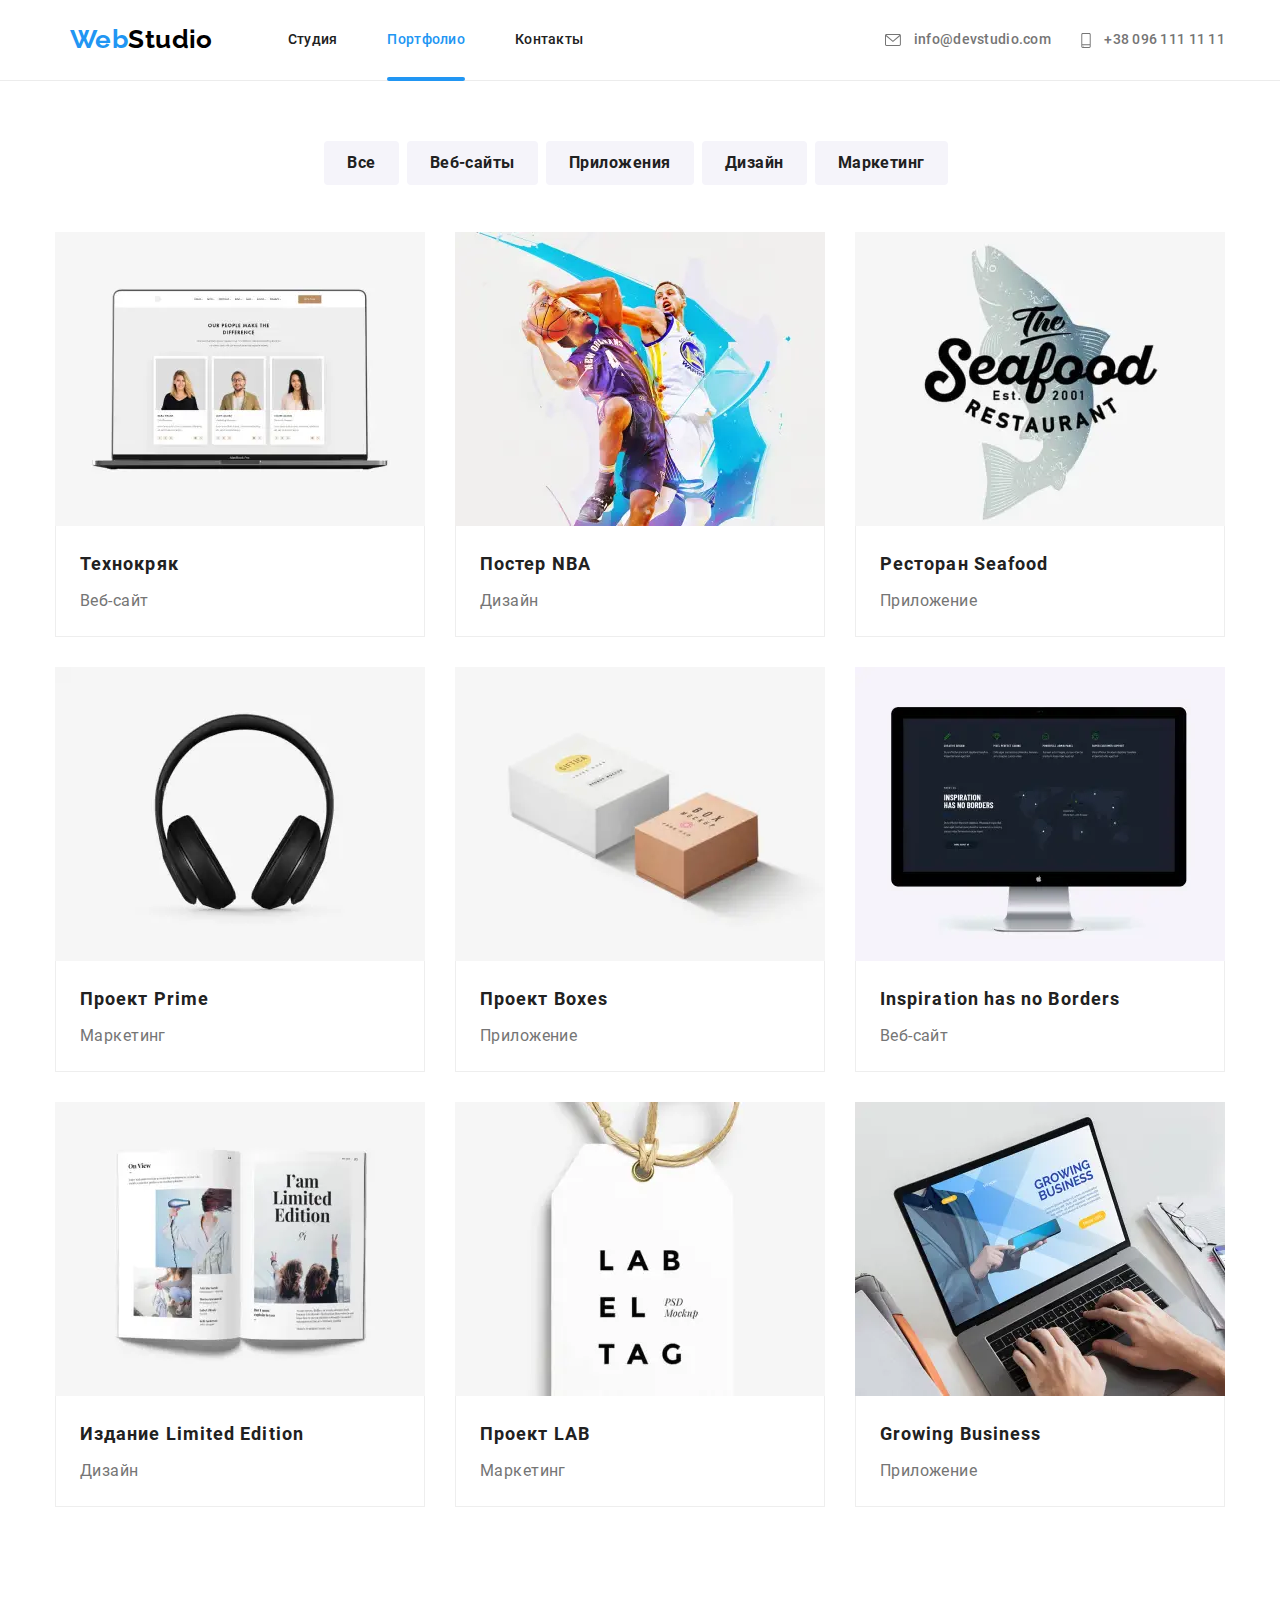
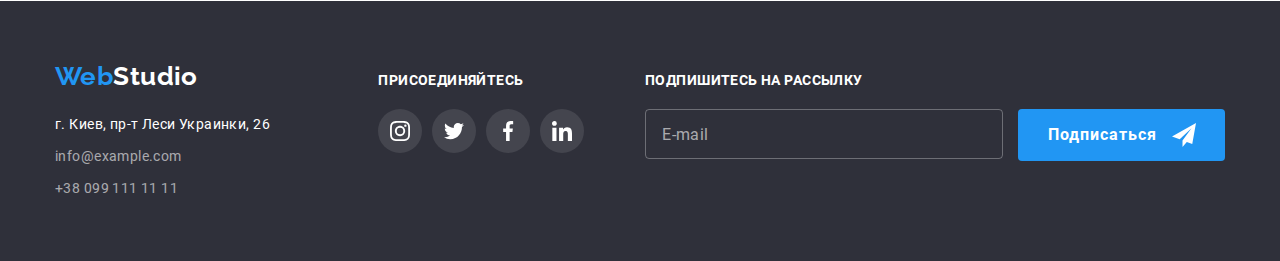
==== commit 22132a2e: "Адаптивная верстка без меню" ====
--- a/portfolio.html
+++ b/portfolio.html
@@ -95,8 +95,25 @@
             <ul class="list works-list">
                 <li class="portfolio-card">
                     <a href="#" class="portfolio-card-link">
-                        <div class="overlay-portfolio-text"><img src="./images/mobile/imgtehnokryak.jpg"
-                                alt="веб-сайт технокряк">
+                        <div class="overlay-portfolio-text">
+
+                            <picture>
+                                <source
+                                    srcset="./images/desktop/port1-1200.webp 1x, ./images/desktop/port1-1200-2x.webp 2x"
+                                    media="(min-width: 1200px)" type="image/webp">
+                                <source srcset="./images/tablet/port1-768.webp 1x, ./images/tablet/port1-768-2x.webp 2x"
+                                    media="(min-width: 768px)" type="image/webp">
+                                <source srcset="./images/mobile/port1-480.webp 1x, ./images/mobile/port1-480-2x.webp 2x"
+                                    type="image/webp">
+                                <source
+                                    srcset="./images/desktop/port1-1200.jpg 1x, ./images/desktop/port1-1200-2x.jpg 2x"
+                                    media="(min-width: 1200px)">
+                                <source srcset="./images/tablet/port1-768.jpg 1x, ./images/tablet/port1-768-2x.jpg 2x"
+                                    media="(min-width: 768px)">
+                                <source srcset="./images/mobile/port1-480.jpg 1x, ./images/mobile/port1-480">
+                                <img src="./images/desktop/port1-1200.jpg" alt="Технокряк">
+                            </picture>
+
                             <div class="portfolio-item-text">
                                 Технокряк - это современная площадка распространения
                                 коронавируса.
@@ -113,8 +130,25 @@
                 </li>
                 <li class="portfolio-card">
                     <a href="#" class="portfolio-card-link">
-                        <div class="overlay-portfolio-text"><img src="./images/mobile/imgposter.jpg"
-                                alt="дизайн баскетбольного постера">
+                        <div class="overlay-portfolio-text">
+
+                            <picture>
+                                <source
+                                    srcset="./images/desktop/port2-1200.webp 1x, ./images/desktop/port2-1200-2x.webp 2x"
+                                    media="(min-width: 1200px)" type="image/webp">
+                                <source srcset="./images/tablet/port2-768.webp 1x, ./images/tablet/port2-768-2x.webp 2x"
+                                    media="(min-width: 768px)" type="image/webp">
+                                <source srcset="./images/mobile/port2-480.webp 1x, ./images/mobile/port2-480-2x.webp 2x"
+                                    type="image/webp">
+                                <source
+                                    srcset="./images/desktop/port2-1200.jpg 1x, ./images/desktop/port2-1200-2x.jpg 2x"
+                                    media="(min-width: 1200px)">
+                                <source srcset="./images/tablet/port2-768.jpg 1x, ./images/tablet/port2-768-2x.jpg 2x"
+                                    media="(min-width: 768px)">
+                                <source srcset="./images/mobile/port2-480.jpg 1x, ./images/mobile/port2-480">
+                                <img src="./images/desktop/port2-1200.jpg" alt="Постер НБА">
+                            </picture>
+
                             <div class="portfolio-item-text">
                                 Lorem ipsum dolor sit amet consectetur adipisicing elit.
                                 Perspiciatis
@@ -125,15 +159,31 @@
                             </div>
                         </div>
                         <div class="portfolio-item">
-                            <h3 class="portfolio-item-title">Постер New Orlean vs Golden Star</h3>
+                            <h3 class="portfolio-item-title">Постер NBA</h3>
                             <p class="portfolio-item-description">Дизайн</p>
                         </div>
                     </a>
                 </li>
                 <li class="portfolio-card">
                     <a href="#" class="portfolio-card-link">
-                        <div class="overlay-portfolio-text"><img src="./images/mobile/imgseafood.jpg"
-                                alt="приложения для ресторана сифуд">
+                        <div class="overlay-portfolio-text">
+
+                            <picture>
+                                <source
+                                    srcset="./images/desktop/port3-1200.webp 1x, ./images/desktop/port3-1200-2x.webp 2x"
+                                    media="(min-width: 1200px)" type="image/webp">
+                                <source srcset="./images/tablet/port3-768.webp 1x, ./images/tablet/port3-768-2x.webp 2x"
+                                    media="(min-width: 768px)" type="image/webp">
+                                <source srcset="./images/mobile/port3-480.webp 1x, ./images/mobile/port3-480-2x.webp 2x"
+                                    type="image/webp">
+                                <source
+                                    srcset="./images/desktop/port3-1200.jpg 1x, ./images/desktop/port3-1200-2x.jpg 2x"
+                                    media="(min-width: 1200px)">
+                                <source srcset="./images/tablet/port3-768.jpg 1x, ./images/tablet/port3-768-2x.jpg 2x"
+                                    media="(min-width: 768px)">
+                                <source srcset="./images/mobile/port3-480.jpg 1x, ./images/mobile/port3-480">
+                                <img src="./images/desktop/port3-1200.jpg" alt="Приложение для ресторана сифуд">
+                            </picture>
 
                             <div class="portfolio-item-text">
                                 Lorem ipsum dolor sit amet consectetur adipisicing elit.
@@ -152,8 +202,25 @@
                 </li>
                 <li class="portfolio-card">
                     <a href="#" class="portfolio-card-link">
-                        <div class="overlay-portfolio-text"><img src="./images/mobile/imgprime.jpg"
-                                alt="маркетинг для проекта прайм" height="294px">
+                        <div class="overlay-portfolio-text">
+
+                            <picture>
+                                <source
+                                    srcset="./images/desktop/port4-1200.webp 1x, ./images/desktop/port4-1200-2x.webp 2x"
+                                    media="(min-width: 1200px)" type="image/webp">
+                                <source srcset="./images/tablet/port4-768.webp 1x, ./images/tablet/port4-768-2x.webp 2x"
+                                    media="(min-width: 768px)" type="image/webp">
+                                <source srcset="./images/mobile/port4-480.webp 1x, ./images/mobile/port4-480-2x.webp 2x"
+                                    type="image/webp">
+                                <source
+                                    srcset="./images/desktop/port4-1200.jpg 1x, ./images/desktop/port4-1200-2x.jpg 2x"
+                                    media="(min-width: 1200px)">
+                                <source srcset="./images/tablet/port4-768.jpg 1x, ./images/tablet/port4-768-2x.jpg 2x"
+                                    media="(min-width: 768px)">
+                                <source srcset="./images/mobile/port4-480.jpg 1x, ./images/mobile/port4-480">
+                                <img src="./images/desktop/port4-1200.jpg" alt="маркетинг для проекта прайм">
+                            </picture>
+
                             <div class="portfolio-item-text">
                                 Lorem ipsum dolor sit amet consectetur adipisicing elit.
                                 Perspiciatis
@@ -173,8 +240,24 @@
                 </li>
                 <li class="portfolio-card">
                     <a href="#" class="portfolio-card-link">
-                        <div class="overlay-portfolio-text"><img src="./images/mobile/imgboxes.jpg"
-                                alt="приложение для проекта боксес" height="294px">
+                        <div class="overlay-portfolio-text">
+
+                            <picture>
+                                <source
+                                    srcset="./images/desktop/port5-1200.webp 1x, ./images/desktop/port5-1200-2x.webp 2x"
+                                    media="(min-width: 1200px)" type="image/webp">
+                                <source srcset="./images/tablet/port5-768.webp 1x, ./images/tablet/port5-768-2x.webp 2x"
+                                    media="(min-width: 768px)" type="image/webp">
+                                <source srcset="./images/mobile/port5-480.webp 1x, ./images/mobile/port5-480-2x.webp 2x"
+                                    type="image/webp">
+                                <source
+                                    srcset="./images/desktop/port5-1200.jpg 1x, ./images/desktop/port5-1200-2x.jpg 2x"
+                                    media="(min-width: 1200px)">
+                                <source srcset="./images/tablet/port5-768.jpg 1x, ./images/tablet/port5-768-2x.jpg 2x"
+                                    media="(min-width: 768px)">
+                                <source srcset="./images/mobile/port5-480.jpg 1x, ./images/mobile/port5-480">
+                                <img src="./images/desktop/port5-1200.jpg" alt="приложение боксес">
+                            </picture>
 
                             <div class="portfolio-item-text">
                                 Lorem ipsum dolor sit amet consectetur adipisicing elit.
@@ -195,8 +278,24 @@
                 </li>
                 <li class="portfolio-card">
                     <a href="#" class="portfolio-card-link">
-                        <div class="overlay-portfolio-text"><img src="./images/mobile/imginspiration.jpg"
-                                alt="сайт инспирейшн" height="294px">
+                        <div class="overlay-portfolio-text">
+
+                            <picture>
+                                <source
+                                    srcset="./images/desktop/port6-1200.webp 1x, ./images/desktop/port6-1200-2x.webp 2x"
+                                    media="(min-width: 1200px)" type="image/webp">
+                                <source srcset="./images/tablet/port6-768.webp 1x, ./images/tablet/port6-768-2x.webp 2x"
+                                    media="(min-width: 768px)" type="image/webp">
+                                <source srcset="./images/mobile/port6-480.webp 1x, ./images/mobile/port6-480-2x.webp 2x"
+                                    type="image/webp">
+                                <source
+                                    srcset="./images/desktop/port6-1200.jpg 1x, ./images/desktop/port6-1200-2x.jpg 2x"
+                                    media="(min-width: 1200px)">
+                                <source srcset="./images/tablet/port6-768.jpg 1x, ./images/tablet/port6-768-2x.jpg 2x"
+                                    media="(min-width: 768px)">
+                                <source srcset="./images/mobile/port6-480.jpg 1x, ./images/mobile/port6-480">
+                                <img src="./images/desktop/port6-1200.jpg" alt="веб сайт">
+                            </picture>
 
                             <div class="portfolio-item-text">
                                 Lorem ipsum dolor sit amet consectetur adipisicing elit.
@@ -218,8 +317,24 @@
                 </li>
                 <li class="portfolio-card">
                     <a href="#" class="portfolio-card-link">
-                        <div class="overlay-portfolio-text"><img src="./images/mobile/imglimited.jpg"
-                                alt="дизайн издания лимитед эдишин" height="294px">
+                        <div class="overlay-portfolio-text">
+
+                            <picture>
+                                <source
+                                    srcset="./images/desktop/port7-1200.webp 1x, ./images/desktop/port7-1200-2x.webp 2x"
+                                    media="(min-width: 1200px)" type="image/webp">
+                                <source srcset="./images/tablet/port7-768.webp 1x, ./images/tablet/port7-768-2x.webp 2x"
+                                    media="(min-width: 768px)" type="image/webp">
+                                <source srcset="./images/mobile/port7-480.webp 1x, ./images/mobile/port7-480-2x.webp 2x"
+                                    type="image/webp">
+                                <source
+                                    srcset="./images/desktop/port7-1200.jpg 1x, ./images/desktop/port7-1200-2x.jpg 2x"
+                                    media="(min-width: 1200px)">
+                                <source srcset="./images/tablet/port7-768.jpg 1x, ./images/tablet/port7-768-2x.jpg 2x"
+                                    media="(min-width: 768px)">
+                                <source srcset="./images/mobile/port7-480.jpg 1x, ./images/mobile/port7-480">
+                                <img src="./images/desktop/port7-1200.jpg" alt="Дизайн журнала">
+                            </picture>
 
                             <div class="portfolio-item-text">
                                 Lorem ipsum dolor sit amet consectetur adipisicing elit.
@@ -241,8 +356,24 @@
                 </li>
                 <li class="portfolio-card">
                     <a href="#" class="portfolio-card-link">
-                        <div class="overlay-portfolio-text"><img src="./images/mobile/imglab.jpg"
-                                alt="маркетинг для проекта лаб" height="294px">
+                        <div class="overlay-portfolio-text">
+
+                            <picture>
+                                <source
+                                    srcset="./images/desktop/port8-1200.webp 1x, ./images/desktop/port8-1200-2x.webp 2x"
+                                    media="(min-width: 1200px)" type="image/webp">
+                                <source srcset="./images/tablet/port8-768.webp 1x, ./images/tablet/port8-768-2x.webp 2x"
+                                    media="(min-width: 768px)" type="image/webp">
+                                <source srcset="./images/mobile/port8-480.webp 1x, ./images/mobile/port8-480-2x.webp 2x"
+                                    type="image/webp">
+                                <source
+                                    srcset="./images/desktop/port8-1200.jpg 1x, ./images/desktop/port8-1200-2x.jpg 2x"
+                                    media="(min-width: 1200px)">
+                                <source srcset="./images/tablet/port8-768.jpg 1x, ./images/tablet/port8-768-2x.jpg 2x"
+                                    media="(min-width: 768px)">
+                                <source srcset="./images/mobile/port8-480.jpg 1x, ./images/mobile/port8-480">
+                                <img src="./images/desktop/port8-1200.jpg" alt="проект лаб">
+                            </picture>
 
                             <div class="portfolio-item-text">
                                 Lorem ipsum dolor sit amet consectetur adipisicing elit.
@@ -264,8 +395,24 @@
                 </li>
                 <li class="portfolio-card">
                     <a href="#" class="portfolio-card-link">
-                        <div class="overlay-portfolio-text"><img src="./images/portfolio-9.jpg"
-                                alt="приложение для бизнеса" height="294px">
+                        <div class="overlay-portfolio-text">
+
+                            <picture>
+                                <source
+                                    srcset="./images/desktop/port9-1200.webp 1x, ./images/desktop/port9-1200-2x.webp 2x"
+                                    media="(min-width: 1200px)" type="image/webp">
+                                <source srcset="./images/tablet/port9-768.webp 1x, ./images/tablet/port9-768-2x.webp 2x"
+                                    media="(min-width: 768px)" type="image/webp">
+                                <source srcset="./images/mobile/port9-480.webp 1x, ./images/mobile/port9-480-2x.webp 2x"
+                                    type="image/webp">
+                                <source
+                                    srcset="./images/desktop/port9-1200.jpg 1x, ./images/desktop/port9-1200-2x.jpg 2x"
+                                    media="(min-width: 1200px)">
+                                <source srcset="./images/tablet/port9-768.jpg 1x, ./images/tablet/port9-768-2x.jpg 2x"
+                                    media="(min-width: 768px)">
+                                <source srcset="./images/mobile/port9-480.jpg 1x, ./images/mobile/port9-480">
+                                <img src="./images/desktop/port9-1200.jpg" alt="приложение для бизнеса">
+                            </picture>
 
                             <div class="portfolio-item-text">
                                 Lorem ipsum dolor sit amet consectetur adipisicing elit.
--- a/css/main.min.css
+++ b/css/main.min.css
@@ -7,5 +7,5 @@
  box-shadow;transition-property:color,  background-color,  box-shadow,- -webkit-box-shadow}.site-nav-link,.contacts-link{padding-top:32px;padding-bottom:32px;display:block;font-weight:500;line-height:1.14;letter-spacing:0.02em;text-decoration:none}html{-webkit-box-sizing:border-box;box-sizing:border-box}*,*::before,*::after{-webkit-box-sizing:inherit;box-sizing:inherit}body{color:#757575;font-family:Roboto, sans-serif;font-style:normal;font-weight:400;font-size:14px;line-height:1.71;letter-spacing:0.03em;background-color:#fff}footer{margin-top:60px;background-color:#2f303a}@media screen and (min-width: 1200px){footer{margin-top:94px}}button{font-family:inherit}img{display:block;margin:0;max-width:100%}.list{list-style:none;padding:0;margin:0}.container{margin-left:auto;margin-right:auto;padding:0px 15px}@media screen and (min-width: 480px){.container{width:480px}}@media screen and (min-width: 768px){.container{width:768px}}@media screen and (min-width: 1200px){.container{width:1200px}}.visually-hidden{position:absolute !important;clip:rect(1px 1px 1px 1px);clip:rect(1px, 1px, 1px, 1px);padding:0 !important;border:0 !important;height:1px !important;width:1px !important;overflow:hidden}.logo{color:#000;display:block;padding-top:16px;padding-bottom:16px;padding-left:15px}.logo-first{color:#2196f3}.logo-footer{color:#fff}.page-header{margin:0;border-bottom:1px solid #ececec}@media screen and (min-width: 1200px){.mobile-nav{display:none}}.main-nav{-webkit-box-align:center;-ms-flex-align:center;align-items:center;display:-webkit-box;display:-ms-flexbox;display:flex}@media screen and (max-width: 1199px){.main-nav{display:none}}.site-nav{display:-webkit-box;display:-ms-flexbox;display:flex;margin-left:75px}.site-nav-item{margin-right:50px;position:relative}.site-nav-item:last-child{margin-right:0}.contacts{display:-webkit-box;display:-ms-flexbox;display:flex;margin-left:auto}.contacts-item{margin-right:30px}.contacts-item:last-child{margin-right:0}.site-nav-link{color:#212121;-webkit-transition-property:color;transition-property:color}.site-nav-link::after{content:"";background-color:#ffffff;-webkit-transition-property:background-color;transition-property:background-color}.site-nav-link:hover::after,.site-nav-link:focus::after,.site-nav-link.current::after{content:"";width:100%;height:4px;border-radius:2px;background-color:#2196f3;position:absolute;bottom:0;left:0;-webkit-transform:translate(0px, 1px);transform:translate(0px, 1px)}.site-nav-link.current{color:#2196f3}.contacts-link{color:#757575;fill:#757575;-webkit-transition-property:color, fill;transition-property:color, fill}.icon-contacts{margin-right:10px;vertical-align:middle}.site-nav-link:hover,.contacts-link:hover,.site-nav-link:focus,.contacts-link:focus{color:#2196f3;fill:#2196f3}.hero{color:#fff;text-align:center;letter-spacing:0.06em}.hero-section{padding-top:118px;padding-bottom:118px;padding-left:60px;padding-right:60px;height:400px;width:100%;margin-left:auto;margin-right:auto;background-color:rgba(47,48,58,0.8);background-position:center;background-size:cover}.hero-text-area{margin-left:auto;margin-right:auto;max-width:360px}@media screen and (min-width: 1200px){.hero-text-area{max-width:700px}}.hero-title{margin-top:0;margin-bottom:30px;font-weight:900;font-size:26px;line-height:1.62;letter-spacing:0.06em;text-transform:uppercase}@media screen and (min-width: 1200px){.hero-title{font-size:44px}}@media screen and (max-width: 767px){.hero-section{background-image:-webkit-gradient(linear, left top, right top, from(rgba(47,48,58,0.8)), to(rgba(47,48,58,0.8))),url(../images/mobile/header480.jpg);background-image:linear-gradient(to right, rgba(47,48,58,0.8), rgba(47,48,58,0.8)),url(../images/mobile/header480.jpg)}}@media screen and (max-width: 767px) and (min-device-pixel-ratio: 2), screen and (max-width: 767px) and (-webkit-min-device-pixel-ratio: 2), screen and (max-width: 767px) and (min-resolution: 192dpi), screen and (max-width: 767px) and (min-resolution: 2dppx){.hero-section{background-image:-webkit-gradient(linear, left top, right top, from(rgba(47,48,58,0.8)), to(rgba(47,48,58,0.8))),url(../images/mobile/header480-2x.jpg);background-image:linear-gradient(to right, rgba(47,48,58,0.8), rgba(47,48,58,0.8)),url(../images/mobile/header480-2x.jpg)}}@media screen and (min-width: 768px){.hero-section{background-image:-webkit-gradient(linear, left top, right top, from(rgba(47,48,58,0.8)), to(rgba(47,48,58,0.8))),url(../images/tablet/header768.jpg);background-image:linear-gradient(to right, rgba(47,48,58,0.8), rgba(47,48,58,0.8)),url(../images/tablet/header768.jpg)}}@media screen and (min-width: 768px) and (min-device-pixel-ratio: 2), screen and (min-width: 768px) and (-webkit-min-device-pixel-ratio: 2), screen and (min-width: 768px) and (min-resolution: 192dpi), screen and (min-width: 768px) and (min-resolution: 2dppx){.hero-section{background-image:-webkit-gradient(linear, left top, right top, from(rgba(47,48,58,0.8)), to(rgba(47,48,58,0.8))),url(../images/tablet/header768-2x.jpg);background-image:linear-gradient(to right, rgba(47,48,58,0.8), rgba(47,48,58,0.8)),url(../images/tablet/header768-2x.jpg)}}@media screen and (min-width: 1200px){.hero-section{max-width:1600px;height:600px;margin-left:auto;margin-right:auto;padding:200px 0px;background-image:-webkit-gradient(linear, left top, right top, from(rgba(47,48,58,0.8)), to(rgba(47,48,58,0.8))),url(../images/desktop/header1200.jpg);background-image:linear-gradient(to right, rgba(47,48,58,0.8), rgba(47,48,58,0.8)),url(../images/desktop/header1200.jpg)}}@media screen and (min-width: 1200px) and (min-device-pixel-ratio: 2), screen and (min-width: 1200px) and (-webkit-min-device-pixel-ratio: 2), screen and (min-width: 1200px) and (min-resolution: 192dpi), screen and (min-width: 1200px) and (min-resolution: 2dppx){.hero-section{background-image:-webkit-gradient(linear, left top, right top, from(rgba(47,48,58,0.8)), to(rgba(47,48,58,0.8))),url(../images/desktop/header1200-2x.jpg);background-image:linear-gradient(to right, rgba(47,48,58,0.8), rgba(47,48,58,0.8)),url(../images/desktop/header1200-2x.jpg)}}.button.primary{background-color:#2196f3;color:#fff}.button.filter{background-color:#f5f4fa;color:#212121;line-height:1.88;letter-spacing:0.03em;padding:6px 22px;min-width:73px}.subscribe{display:block;padding-left:29px;padding-right:28px;margin-top:20px;margin-left:auto;margin-right:auto}@media screen and (min-width: 1199px){.subscribe{display:inline-block;margin-top:0px;margin-left:12px;margin-right:0px}}.subscribe-icon{fill:#fff;width:24px;height:24px;margin-left:10px;vertical-align:middle}.button.filter:hover,.button.filter:active,.button.filter:focus{background-color:#2196f3;color:#fff;outline:none;-webkit-box-shadow:0px 3px 1px rgba(0,0,0,0.1),0px 1px 2px rgba(0,0,0,0.08),0px 2px 2px rgba(0,0,0,0.12);box-shadow:0px 3px 1px rgba(0,0,0,0.1),0px 1px 2px rgba(0,0,0,0.08),0px 2px 2px rgba(0,0,0,0.12)}.send:hover,.send:focus,.primary:hover,.primary:focus{-webkit-box-shadow:0px 4px 4px rgba(0,0,0,0.15);box-shadow:0px 4px 4px rgba(0,0,0,0.15);background:#188ce8;outline:none}.section{margin-top:60px}@media screen and (min-width: 1200px){.section{margin-top:94px}}.section-title{margin-top:0;margin-bottom:30px;color:#212121;font-weight:700;font-size:28px;line-height:1.18;text-align:center}@media screen and (min-width: 1200px){.section-title{font-size:36px;margin-bottom:50px}}.section-title-description{margin-top:30px;margin-bottom:10px;color:#212121;font-weight:700;font-size:14px;line-height:1.14;text-transform:uppercase}@media screen and (max-width: 767px){.section-title-description{text-align:center}}.section-title-description.white{margin-top:0;margin-bottom:0;padding-top:27px;padding-bottom:27px;display:block;position:absolute;bottom:0;width:100%;background-color:rgba(47,48,58,0.8);color:#fff;text-align:center}.section-grey{padding-top:60px;padding-bottom:60px;margin-top:60px;background-color:#f5f4fa}@media screen and (min-width: 1200px){.section-grey{margin-top:94px;padding-top:94px;padding-bottom:94px}}@media screen and (min-width: 768px){.advantages{display:-webkit-box;display:-ms-flexbox;display:flex;-ms-flex-wrap:wrap;flex-wrap:wrap}}@media screen and (max-width: 767px){.advantages-item{max-width:450px;display:block;margin-left:auto;margin-right:auto}.advantages-item:not(:last-child){margin-bottom:30px}}@media screen and (min-width: 768px) and (max-width: 1199px){.advantages-item{width:calc((100% - 30px) / 2)}.advantages-item:not(:nth-child(2n)){margin-right:30px;margin-left:0}.advantages-item:not(:nth-last-child(-n+2)){margin-bottom:30px}}@media screen and (min-width: 1200px){.advantages-item{width:calc((100% - 90px) / 4)}.advantages-item:not(:nth-child(4n)){margin-right:30px}}.advantages-bg{height:120px;display:-webkit-box;display:-ms-flexbox;display:flex;-webkit-box-align:center;-ms-flex-align:center;align-items:center;-webkit-box-pack:center;-ms-flex-pack:center;justify-content:center;background-color:#f5f4fa;border-radius:4px}.advantages-icon{width:70px;height:70px}.advantages-item-text{margin:0;padding:0}@media screen and (max-width: 1199px){.mobile-hidden{display:none}}.products{display:-webkit-box;display:-ms-flexbox;display:flex}.products-item{width:calc((100% - 60px) / 3);position:relative}.products-item:not(:last-child){margin-right:30px}.team-member{font-size:16px;line-height:1.18;text-align:center}@media screen and (min-width: 768px){.team-member{display:-webkit-box;display:-ms-flexbox;display:flex;-ms-flex-wrap:wrap;flex-wrap:wrap}}.team-member-card{width:100%;background-color:#fff;-webkit-box-shadow:0px 1px 3px rgba(0,0,0,0.12),0px 1px 1px rgba(0,0,0,0.14),0px 2px 1px rgba(0,0,0,0.2);box-shadow:0px 1px 3px rgba(0,0,0,0.12),0px 1px 1px rgba(0,0,0,0.14),0px 2px 1px rgba(0,0,0,0.2);border-radius:0px 0px 4px 4px}.team-member.name{margin-top:0;margin-bottom:10px;display:block;color:#212121;font-weight:500}.team-member.prof{margin-top:0;margin-bottom:16px;display:block}.team-member-description{padding-top:30px;padding-bottom:24px;margin-left:auto;margin-right:auto}@media screen and (max-width: 767px){.team-member-card{margin-right:auto;margin-left:auto;margin-bottom:30px;max-width:450px}.team-member-card:last-child{margin-bottom:0}}@media screen and (min-width: 768px) and (max-width: 1199px){.team-member-card{width:calc((100% - 30px) / 2);margin-right:30px;margin-bottom:30px}.team-member-card:nth-child(2n){margin-right:0px}.team-member-card:nth-last-child(-n+2){margin-bottom:0px}}@media screen and (min-width: 1200px){.team-member-card{width:calc((100% - 90px) / 4);margin-right:30px}.team-member-card:nth-child(4n){margin-right:0px}}.team-member-photo{background-size:cover;display:block;margin-right:auto;margin-left:auto}@media screen and (max-width: 767px){.team-member-photo{max-width:450px;height:auto}}@media screen and (min-width: 768px){.team-member-photo{width:354px;height:374px}}@media screen and (min-width: 1200px){.team-member-photo{width:270px;height:260px}}.clients{margin-top:60px}@media screen and (min-width: 1200px){.clients{margin-top:94px}}.clients-list{display:-webkit-box;display:-ms-flexbox;display:flex;-webkit-box-align:center;-ms-flex-align:center;align-items:center;-ms-flex-wrap:wrap;flex-wrap:wrap}.clients-list-item{display:-webkit-box;display:-ms-flexbox;display:flex;height:90px;border:1px solid #afb1b8;border-radius:4px;-webkit-transition-property:border-color;transition-property:border-color}@media screen and (max-width: 767px){.clients-list-item{width:calc((100% - 30px) / 2)}.clients-list-item:not(:nth-child(2n)){margin-right:30px}.clients-list-item:not(:nth-last-child(-n+2)){margin-bottom:30px}}@media screen and (min-width: 768px) and (max-width: 1199px){.clients-list-item{width:calc((100% - 60px) / 3)}.clients-list-item:not(:nth-child(3n)){margin-right:30px}.clients-list-item:not(:nth-last-child(-n+3)){margin-bottom:30px}}@media screen and (min-width: 1200px){.clients-list-item{width:calc((100% - 150px) / 6)}.clients-list-item:not(:nth-child(6n)){margin-right:30px}}.clients-list-item:hover,.clients-list-item:focus{border-color:#2196f3}.clients-link{display:-webkit-box;display:-ms-flexbox;display:flex;-webkit-box-align:center;-ms-flex-align:center;align-items:center;-webkit-box-pack:center;-ms-flex-pack:center;justify-content:center;height:100%;width:100%;margin:0;padding:0;fill:#afb1b8;-webkit-transition-property:fill;transition-property:fill}.clients-link:hover,.clients-link:focus{fill:#2196f3}.portfolio-card{max-width:450px;width:100%;margin-bottom:30px;margin-right:auto;margin-left:auto}.portfolio-card:last-child{margin-bottom:0px}.portfolio-card-link{color:inherit;text-decoration:none;display:block;margin:0;padding:0;background:#ffffff;-webkit-transition-property:-webkit-box-shadow;transition-property:-webkit-box-shadow;transition-property:box-shadow;transition-property:box-shadow, -webkit-box-shadow}.portfolio-card-link:hover,.portfolio-card-link:focus{-webkit-box-shadow:0px 1px 1px rgba(0,0,0,0.12),0px 4px 4px rgba(0,0,0,0.06),1px 4px 6px rgba(0,0,0,0.16);box-shadow:0px 1px 1px rgba(0,0,0,0.12),0px 4px 4px rgba(0,0,0,0.06),1px 4px 6px rgba(0,0,0,0.16)}.portfolio-item{padding:20px 24px;border-left:1px solid #eeeeee;border-right:1px solid #eeeeee;border-bottom:1px solid #eeeeee}.portfolio-item-title{margin:0;color:#212121;font-weight:700;font-size:18px;line-height:2;letter-spacing:0.06em}.portfolio-item-description{margin-top:4px;margin-bottom:0;font-size:16px;line-height:1.87}.portfolio-item-text{margin:0;padding:77px 24px;width:100%;height:294px;position:absolute;top:0;left:0;background-color:rgba(33,150,243,0.9);color:#fff;font-size:18px;line-height:1.56;-webkit-transform:translatey(101%);transform:translatey(101%);-webkit-transition-property:-webkit-transform;transition-property:-webkit-transform;transition-property:transform;transition-property:transform, -webkit-transform}.overlay-portfolio-text{position:relative;overflow:hidden;min-height:294px}.portfolio-card-link:hover .portfolio-item-text,.portfolio-card-link:focus .portfolio-item-text{-webkit-transform:translatey(0);transform:translatey(0);width:100%;height:100%}.filter-list{display:-webkit-box;display:-ms-flexbox;display:flex;-ms-flex-wrap:wrap;flex-wrap:wrap;-ms-flex-line-pack:stretch;align-content:stretch}.filter-item{margin-right:8px;margin-bottom:15px}.filter-section{margin-top:60px}.works-section{margin-top:32px}.works-list{display:-webkit-box;display:-ms-flexbox;display:flex;-ms-flex-wrap:wrap;flex-wrap:wrap}.footer-link{color:rgba(255,255,255,0.6);font-style:normal;text-decoration:none}.footer-link.address{color:#fff}.footer-action{margin-bottom:20px;margin-top:0px;color:#fff;font-weight:700;font-size:14px;line-height:1.14;text-transform:uppercase}.footer-columns{-webkit-box-align:baseline;-ms-flex-align:baseline;align-items:baseline;padding-bottom:60px;padding-top:60px;text-align:center}@media screen and (min-width: 768px){.footer-columns{display:-webkit-box;display:-ms-flexbox;display:flex;-ms-flex-wrap:wrap;flex-wrap:wrap;-webkit-box-pack:center;-ms-flex-pack:center;justify-content:center;-webkit-box-align:baseline;-ms-flex-align:baseline;align-items:baseline}}@media screen and (min-width: 1200px){.footer-columns{-webkit-box-pack:justify;-ms-flex-pack:justify;justify-content:space-between;-ms-flex-wrap:nowrap;flex-wrap:nowrap;text-align:left}}@media screen and (min-width: 768px){.logo-address{width:calc(50%-15px);margin-right:165px}}@media screen and (min-width: 1200px){.logo-address{width:calc(25% - 30px);margin-right:0;text-align:left;margin-bottom:0}}.address{margin-top:20px}.footer-contacts-mail{margin-top:8px}.footer-contacts-phone{margin-top:8px}.subscribe-form{margin-top:0px}@media screen and (max-width: 1199px){.subscribe-form{margin-top:60px}}.social-link{display:-webkit-box;display:-ms-flexbox;display:flex;-webkit-box-align:center;-ms-flex-align:center;align-items:center;-webkit-box-pack:center;-ms-flex-pack:center;justify-content:center}.social-link>li:not(:last-child){margin-right:10px}.social-link-item{display:-webkit-box;display:-ms-flexbox;display:flex;-webkit-box-align:center;-ms-flex-align:center;align-items:center;margin:0px;padding:12px;fill:#afb1b8;background-color:#ffffff;border-radius:50%;-webkit-transition-property:fill, background-color;transition-property:fill, background-color}.social-link-item:hover,.social-link-item:focus,.social-link-item.footer:hover,.social-link-item.footer:focus{fill:#fff;background-size:44px 44px;background-color:#2196f3;border-radius:50%}.social-link-icon:hover,.social-link-icon:focus{fill:#fff;-webkit-transition-property:fill;transition-property:fill}.social-link-item.footer{fill:#fff;background-color:rgba(255,255,255,0.1);border-radius:50%;-webkit-transition-property:fill, background-color;transition-property:fill, background-color}.follow-block{margin-top:0px}@media screen and (max-width: 767px){.follow-block{margin-top:60px}}.subscribe-field{display:inline-block;outline:none;height:50px;padding-left:16px;padding-right:16px;border:1px solid rgba(255,255,255,0.3);border-radius:4px;background:transparent;font-size:16px;color:#fff;-webkit-transition-property:border;transition-property:border}@media screen and (min-width: 1200px){.subscribe-field{width:358px}}@media screen and (min-width: 480px) and (max-width: 1199px){.subscribe-field{width:450px}}@media screen and (max-width: 479px){.subscribe-field{width:100%}}.subscribe-field::-webkit-input-placeholder{font-size:16px;color:rgba(255,255,255,0.6);letter-spacing:0.03em}.subscribe-field:-ms-input-placeholder{font-size:16px;color:rgba(255,255,255,0.6);letter-spacing:0.03em}.subscribe-field::-ms-input-placeholder{font-size:16px;color:rgba(255,255,255,0.6);letter-spacing:0.03em}.subscribe-field::placeholder{font-size:16px;color:rgba(255,255,255,0.6);letter-spacing:0.03em}.subscribe-field:hover,.subscribe-field:focus,.subscribe-field:not(:placeholder-shown){border-color:#fff}.modal-form{font-weight:400;font-size:12px;line-height:1.17;letter-spacing:0.01em;color:#757575;padding-right:40px;padding-left:40px}.modal-form-title{margin-top:40px;margin-bottom:12px;font-weight:700;font-size:20px;line-height:1.15;text-align:center;letter-spacing:0.03em;color:#212121}.modal-form-field{display:block;width:100%;height:40px;background:transparent;border:1px solid rgba(33,33,33,0.2);border-radius:4px;padding-left:42px;padding-right:12px;margin-bottom:10px;outline:none;-webkit-transition-property:border;transition-property:border}.modal-form-field::-webkit-input-placeholder{color:rgba(117,117,117,0.5)}.modal-form-field:-ms-input-placeholder{color:rgba(117,117,117,0.5)}.modal-form-field::-ms-input-placeholder{color:rgba(117,117,117,0.5)}.modal-form-field::placeholder{color:rgba(117,117,117,0.5)}.modal-form-label{display:block;margin-bottom:4px}.modal-form-icon{position:absolute;left:15px;top:50%;-webkit-transform:translate(0%, -50%);transform:translate(0%, -50%);fill:#212121;-webkit-transition-property:fill;transition-property:fill}.modal-form-wrap{position:relative}textarea.modal-form-field{height:120px;resize:none;padding:12px 16px}.modal-form-field:focus+.modal-form-icon,.modal-form-field:hover+.modal-form-icon{fill:#2196f3}.modal-form-field:focus,.modal-form-field:hover{border:1px solid #2196f3}.button-submit-wrap{display:-webkit-box;display:-ms-flexbox;display:flex;-webkit-box-pack:center;-ms-flex-pack:center;justify-content:center;margin-top:30px;margin-bottom:40px}.custom-checkbox-wrap{display:-webkit-box;display:-ms-flexbox;display:flex;-webkit-box-pack:center;-ms-flex-pack:center;justify-content:center;margin-top:20px;font-size:14px;line-height:2}.custom-checkbox{position:absolute;width:1px;height:1px;margin:-1px;border:0;padding:0;clip:rect(0 0 0 0);overflow:hidden}.check-label{display:-webkit-box;display:-ms-flexbox;display:flex;-webkit-box-align:center;-ms-flex-align:center;align-items:center;cursor:pointer}.icon-check{display:inline-block;width:16px;height:15px;margin-right:7px;border:2px solid #212121;border-radius:4px;background-color:rgba(255,255,255,0);-webkit-transition-property:border, background-color;transition-property:border, background-color}.custom-checkbox:checked+.icon-check{background-color:#2196f3;background-image:url(../images/icons/icon-check.svg);background-size:contain;background-origin:border-box;border-color:#2196f3}.policy-link{color:#2196f3;text-decoration:underline}.backdrop{position:fixed;top:0;left:0;right:0;bottom:0;width:100%;height:100%;background-color:rgba(0,0,0,0.2);opacity:1;-webkit-transition-property:opacity;transition-property:opacity}.backdrop.is-hidden{visibility:hidden;pointer-events:none;opacity:0}.modal-window{position:absolute;top:50%;left:50%;-webkit-transform:translate(-50%, -50%);transform:translate(-50%, -50%);width:90%;max-width:528px;background-color:#ffffff;-webkit-box-shadow:0px 1px 3px rgba(0,0,0,0.12),0px 1px 1px rgba(0,0,0,0.14),0px 2px 1px rgba(0,0,0,0.2);box-shadow:0px 1px 3px rgba(0,0,0,0.12),0px 1px 1px rgba(0,0,0,0.14),0px 2px 1px rgba(0,0,0,0.2);border-radius:4px}.close-button{position:absolute;right:8px;top:8px;width:30px;height:30px;border:1px solid rgba(0,0,0,0.1);border-radius:50%;cursor:pointer}.close-button:hover,.close-button:focus{fill:#2196f3}.close-button:active{outline:none}.modal-form-icon.close-icon{-webkit-transform:translate(-50%, -50%);transform:translate(-50%, -50%);fill:black}.close-button:hover .modal-form-icon.close-icon,.close-button:focus .modal-form-icon.close-icon{fill:#2196f3}
+ -webkit-box-shadow}.site-nav-link,.contacts-link{padding-top:32px;padding-bottom:32px;display:block;font-weight:500;line-height:1.14;letter-spacing:0.02em;text-decoration:none}html{-webkit-box-sizing:border-box;box-sizing:border-box}*,*::before,*::after{-webkit-box-sizing:inherit;box-sizing:inherit}body{color:#757575;font-family:Roboto, sans-serif;font-style:normal;font-weight:400;font-size:14px;line-height:1.71;letter-spacing:0.03em;background-color:#fff}footer{margin-top:60px;background-color:#2f303a}@media screen and (min-width: 1200px){footer{margin-top:94px}}button{font-family:inherit}img{display:block;margin:0;max-width:100%}.list{list-style:none;padding:0;margin:0}.container{margin-left:auto;margin-right:auto;padding:0px 15px}@media screen and (min-width: 480px){.container{width:480px}}@media screen and (min-width: 768px){.container{width:768px}}@media screen and (min-width: 1200px){.container{width:1200px}}.visually-hidden{position:absolute !important;clip:rect(1px 1px 1px 1px);clip:rect(1px, 1px, 1px, 1px);padding:0 !important;border:0 !important;height:1px !important;width:1px !important;overflow:hidden}.logo{color:#000;display:block;padding-top:16px;padding-bottom:16px;padding-left:15px}.logo-first{color:#2196f3}.logo-footer{color:#fff}.page-header{margin:0;border-bottom:1px solid #ececec}@media screen and (min-width: 1200px){.mobile-nav{display:none}}.main-nav{-webkit-box-align:center;-ms-flex-align:center;align-items:center;display:-webkit-box;display:-ms-flexbox;display:flex}@media screen and (max-width: 1199px){.main-nav{display:none}}.site-nav{display:-webkit-box;display:-ms-flexbox;display:flex;margin-left:75px}.site-nav-item{margin-right:50px;position:relative}.site-nav-item:last-child{margin-right:0}.contacts{display:-webkit-box;display:-ms-flexbox;display:flex;margin-left:auto}.contacts-item{margin-right:30px}.contacts-item:last-child{margin-right:0}.site-nav-link{color:#212121;-webkit-transition-property:color;transition-property:color}.site-nav-link::after{content:"";background-color:#ffffff;-webkit-transition-property:background-color;transition-property:background-color}.site-nav-link:hover::after,.site-nav-link:focus::after,.site-nav-link.current::after{content:"";width:100%;height:4px;border-radius:2px;background-color:#2196f3;position:absolute;bottom:0;left:0;-webkit-transform:translate(0px, 1px);transform:translate(0px, 1px)}.site-nav-link.current{color:#2196f3}.contacts-link{color:#757575;fill:#757575;-webkit-transition-property:color, fill;transition-property:color, fill}.icon-contacts{margin-right:10px;vertical-align:middle}.site-nav-link:hover,.contacts-link:hover,.site-nav-link:focus,.contacts-link:focus{color:#2196f3;fill:#2196f3}.hero{color:#fff;text-align:center;letter-spacing:0.06em}.hero-section{padding-top:118px;padding-bottom:118px;padding-left:60px;padding-right:60px;height:400px;width:100%;margin-left:auto;margin-right:auto;background-color:rgba(47,48,58,0.8);background-position:center;background-size:cover}.hero-text-area{margin-left:auto;margin-right:auto;max-width:360px}@media screen and (min-width: 1200px){.hero-text-area{max-width:700px}}.hero-title{margin-top:0;margin-bottom:30px;font-weight:900;font-size:26px;line-height:1.62;letter-spacing:0.06em;text-transform:uppercase}@media screen and (min-width: 1200px){.hero-title{font-size:44px}}@media screen and (max-width: 767px){.hero-section{background-image:-webkit-gradient(linear, left top, right top, from(rgba(47,48,58,0.8)), to(rgba(47,48,58,0.8))),url(../images/mobile/header480.jpg);background-image:linear-gradient(to right, rgba(47,48,58,0.8), rgba(47,48,58,0.8)),url(../images/mobile/header480.jpg)}}@media screen and (max-width: 767px) and (min-device-pixel-ratio: 2), screen and (max-width: 767px) and (-webkit-min-device-pixel-ratio: 2), screen and (max-width: 767px) and (min-resolution: 192dpi), screen and (max-width: 767px) and (min-resolution: 2dppx){.hero-section{background-image:-webkit-gradient(linear, left top, right top, from(rgba(47,48,58,0.8)), to(rgba(47,48,58,0.8))),url(../images/mobile/header480-2x.jpg);background-image:linear-gradient(to right, rgba(47,48,58,0.8), rgba(47,48,58,0.8)),url(../images/mobile/header480-2x.jpg)}}@media screen and (min-width: 768px){.hero-section{background-image:-webkit-gradient(linear, left top, right top, from(rgba(47,48,58,0.8)), to(rgba(47,48,58,0.8))),url(../images/tablet/header768.jpg);background-image:linear-gradient(to right, rgba(47,48,58,0.8), rgba(47,48,58,0.8)),url(../images/tablet/header768.jpg)}}@media screen and (min-width: 768px) and (min-device-pixel-ratio: 2), screen and (min-width: 768px) and (-webkit-min-device-pixel-ratio: 2), screen and (min-width: 768px) and (min-resolution: 192dpi), screen and (min-width: 768px) and (min-resolution: 2dppx){.hero-section{background-image:-webkit-gradient(linear, left top, right top, from(rgba(47,48,58,0.8)), to(rgba(47,48,58,0.8))),url(../images/tablet/header768-2x.jpg);background-image:linear-gradient(to right, rgba(47,48,58,0.8), rgba(47,48,58,0.8)),url(../images/tablet/header768-2x.jpg)}}@media screen and (min-width: 1200px){.hero-section{max-width:1600px;height:600px;margin-left:auto;margin-right:auto;padding:200px 0px;background-image:-webkit-gradient(linear, left top, right top, from(rgba(47,48,58,0.8)), to(rgba(47,48,58,0.8))),url(../images/desktop/header1200.jpg);background-image:linear-gradient(to right, rgba(47,48,58,0.8), rgba(47,48,58,0.8)),url(../images/desktop/header1200.jpg)}}@media screen and (min-width: 1200px) and (min-device-pixel-ratio: 2), screen and (min-width: 1200px) and (-webkit-min-device-pixel-ratio: 2), screen and (min-width: 1200px) and (min-resolution: 192dpi), screen and (min-width: 1200px) and (min-resolution: 2dppx){.hero-section{background-image:-webkit-gradient(linear, left top, right top, from(rgba(47,48,58,0.8)), to(rgba(47,48,58,0.8))),url(../images/desktop/header1200-2x.jpg);background-image:linear-gradient(to right, rgba(47,48,58,0.8), rgba(47,48,58,0.8)),url(../images/desktop/header1200-2x.jpg)}}.button.primary{background-color:#2196f3;color:#fff}.button.filter{background-color:#f5f4fa;color:#212121;line-height:1.88;letter-spacing:0.03em;padding:6px 22px;min-width:73px}.subscribe{display:block;padding-left:29px;padding-right:28px;margin-top:20px;margin-left:auto;margin-right:auto}@media screen and (min-width: 1199px){.subscribe{display:inline-block;margin-top:0px;margin-left:12px;margin-right:0px}}.subscribe-icon{fill:#fff;width:24px;height:24px;margin-left:10px;vertical-align:middle}.button.filter:hover,.button.filter:active,.button.filter:focus{background-color:#2196f3;color:#fff;outline:none;-webkit-box-shadow:0px 3px 1px rgba(0,0,0,0.1),0px 1px 2px rgba(0,0,0,0.08),0px 2px 2px rgba(0,0,0,0.12);box-shadow:0px 3px 1px rgba(0,0,0,0.1),0px 1px 2px rgba(0,0,0,0.08),0px 2px 2px rgba(0,0,0,0.12)}.send:hover,.send:focus,.primary:hover,.primary:focus{-webkit-box-shadow:0px 4px 4px rgba(0,0,0,0.15);box-shadow:0px 4px 4px rgba(0,0,0,0.15);background:#188ce8;outline:none}.section{margin-top:60px}@media screen and (min-width: 1200px){.section{margin-top:94px}}.section-title{margin-top:0;margin-bottom:30px;color:#212121;font-weight:700;font-size:28px;line-height:1.18;text-align:center}@media screen and (min-width: 1200px){.section-title{font-size:36px;margin-bottom:50px}}.section-title-description{margin-top:30px;margin-bottom:10px;color:#212121;font-weight:700;font-size:14px;line-height:1.14;text-transform:uppercase}@media screen and (max-width: 767px){.section-title-description{text-align:center}}.section-title-description.white{margin-top:0;margin-bottom:0;padding-top:27px;padding-bottom:27px;display:block;position:absolute;bottom:0;width:100%;background-color:rgba(47,48,58,0.8);color:#fff;text-align:center}.section-grey{padding-top:60px;padding-bottom:60px;margin-top:60px;background-color:#f5f4fa}@media screen and (min-width: 1200px){.section-grey{margin-top:94px;padding-top:94px;padding-bottom:94px}}@media screen and (min-width: 768px){.advantages{display:-webkit-box;display:-ms-flexbox;display:flex;-ms-flex-wrap:wrap;flex-wrap:wrap}}@media screen and (max-width: 767px){.advantages-item{max-width:450px;display:block;margin-left:auto;margin-right:auto}.advantages-item:not(:last-child){margin-bottom:30px}}@media screen and (min-width: 768px) and (max-width: 1199px){.advantages-item{width:calc((100% - 30px) / 2)}.advantages-item:not(:nth-child(2n)){margin-right:30px;margin-left:0}.advantages-item:not(:nth-last-child(-n+2)){margin-bottom:30px}}@media screen and (min-width: 1200px){.advantages-item{width:calc((100% - 90px) / 4)}.advantages-item:not(:nth-child(4n)){margin-right:30px}}.advantages-bg{height:120px;display:-webkit-box;display:-ms-flexbox;display:flex;-webkit-box-align:center;-ms-flex-align:center;align-items:center;-webkit-box-pack:center;-ms-flex-pack:center;justify-content:center;background-color:#f5f4fa;border-radius:4px}.advantages-icon{width:70px;height:70px}.advantages-item-text{margin:0;padding:0}@media screen and (max-width: 1199px){.mobile-hidden{display:none}}.products{display:-webkit-box;display:-ms-flexbox;display:flex}.products-item{width:calc((100% - 60px) / 3);position:relative}.products-item:not(:last-child){margin-right:30px}.team-member{font-size:16px;line-height:1.18;text-align:center}@media screen and (min-width: 768px){.team-member{display:-webkit-box;display:-ms-flexbox;display:flex;-ms-flex-wrap:wrap;flex-wrap:wrap}}.team-member-card{width:100%;background-color:#fff;-webkit-box-shadow:0px 1px 3px rgba(0,0,0,0.12),0px 1px 1px rgba(0,0,0,0.14),0px 2px 1px rgba(0,0,0,0.2);box-shadow:0px 1px 3px rgba(0,0,0,0.12),0px 1px 1px rgba(0,0,0,0.14),0px 2px 1px rgba(0,0,0,0.2);border-radius:0px 0px 4px 4px}.team-member.name{margin-top:0;margin-bottom:10px;display:block;color:#212121;font-weight:500}.team-member.prof{margin-top:0;margin-bottom:16px;display:block}.team-member-description{padding-top:30px;padding-bottom:24px;margin-left:auto;margin-right:auto}@media screen and (max-width: 767px){.team-member-card{margin-right:auto;margin-left:auto;margin-bottom:30px;max-width:450px}.team-member-card:last-child{margin-bottom:0}}@media screen and (min-width: 768px) and (max-width: 1199px){.team-member-card{width:calc((100% - 30px) / 2);margin-right:30px;margin-bottom:30px}.team-member-card:nth-child(2n){margin-right:0px}.team-member-card:nth-last-child(-n+2){margin-bottom:0px}}@media screen and (min-width: 1200px){.team-member-card{width:calc((100% - 90px) / 4);margin-right:30px}.team-member-card:nth-child(4n){margin-right:0px}}.team-member-photo{background-size:cover;display:block;margin-right:auto;margin-left:auto}@media screen and (max-width: 767px){.team-member-photo{max-width:450px;height:auto}}@media screen and (min-width: 768px){.team-member-photo{width:354px;height:374px}}@media screen and (min-width: 1200px){.team-member-photo{width:270px;height:260px}}.clients{margin-top:60px}@media screen and (min-width: 1200px){.clients{margin-top:94px}}.clients-list{display:-webkit-box;display:-ms-flexbox;display:flex;-webkit-box-align:center;-ms-flex-align:center;align-items:center;-ms-flex-wrap:wrap;flex-wrap:wrap}.clients-list-item{display:-webkit-box;display:-ms-flexbox;display:flex;height:90px;border:1px solid #afb1b8;border-radius:4px;-webkit-transition-property:border-color;transition-property:border-color}@media screen and (max-width: 767px){.clients-list-item{width:calc((100% - 30px) / 2)}.clients-list-item:not(:nth-child(2n)){margin-right:30px}.clients-list-item:not(:nth-last-child(-n+2)){margin-bottom:30px}}@media screen and (min-width: 768px) and (max-width: 1199px){.clients-list-item{width:calc((100% - 60px) / 3)}.clients-list-item:not(:nth-child(3n)){margin-right:30px}.clients-list-item:not(:nth-last-child(-n+3)){margin-bottom:30px}}@media screen and (min-width: 1200px){.clients-list-item{width:calc((100% - 150px) / 6)}.clients-list-item:not(:nth-child(6n)){margin-right:30px}}.clients-list-item:hover,.clients-list-item:focus{border-color:#2196f3}.clients-link{display:-webkit-box;display:-ms-flexbox;display:flex;-webkit-box-align:center;-ms-flex-align:center;align-items:center;-webkit-box-pack:center;-ms-flex-pack:center;justify-content:center;height:100%;width:100%;margin:0;padding:0;fill:#afb1b8;-webkit-transition-property:fill;transition-property:fill}.clients-link:hover,.clients-link:focus{fill:#2196f3}@media screen and (max-width: 767px){.portfolio-card{max-width:450px;width:100%;margin-bottom:30px;margin-right:auto;margin-left:auto}.portfolio-card:last-child{margin-bottom:0px}}@media screen and (min-width: 768px) and (max-width: 1199px){.portfolio-card{width:calc((100% - 30px) / 2)}.portfolio-card:not(:nth-child(2n)){margin-right:30px}.portfolio-card:not(:nth-last-child(-n+2)){margin-bottom:30px}}@media screen and (min-width: 1200px){.portfolio-card{width:calc((100% - 60px) / 3)}.portfolio-card:not(:nth-child(3n)){margin-right:30px}.portfolio-card:not(:nth-last-child(-n+3)){margin-bottom:30px}}.portfolio-card-link{color:inherit;text-decoration:none;display:block;margin:0;padding:0;background:#ffffff;-webkit-transition-property:-webkit-box-shadow;transition-property:-webkit-box-shadow;transition-property:box-shadow;transition-property:box-shadow, -webkit-box-shadow}.portfolio-card-link:hover,.portfolio-card-link:focus{-webkit-box-shadow:0px 1px 1px rgba(0,0,0,0.12),0px 4px 4px rgba(0,0,0,0.06),1px 4px 6px rgba(0,0,0,0.16);box-shadow:0px 1px 1px rgba(0,0,0,0.12),0px 4px 4px rgba(0,0,0,0.06),1px 4px 6px rgba(0,0,0,0.16)}.portfolio-item{padding:20px 24px;border-left:1px solid #eeeeee;border-right:1px solid #eeeeee;border-bottom:1px solid #eeeeee}.portfolio-item-title{margin:0;color:#212121;font-weight:700;font-size:18px;line-height:2;letter-spacing:0.06em}.portfolio-item-description{margin-top:4px;margin-bottom:0;font-size:16px;line-height:1.87}.portfolio-item-text{margin:0;padding:77px 24px;width:100%;height:294px;position:absolute;top:0;left:0;background-color:rgba(33,150,243,0.9);color:#fff;font-size:18px;line-height:1.56;-webkit-transform:translatey(101%);transform:translatey(101%);-webkit-transition-property:-webkit-transform;transition-property:-webkit-transform;transition-property:transform;transition-property:transform, -webkit-transform}.overlay-portfolio-text{position:relative;overflow:hidden;min-height:294px}.portfolio-card-link:hover .portfolio-item-text,.portfolio-card-link:focus .portfolio-item-text{-webkit-transform:translatey(0);transform:translatey(0);width:100%;height:100%}.filter-list{display:-webkit-box;display:-ms-flexbox;display:flex;-ms-flex-wrap:wrap;flex-wrap:wrap;-ms-flex-line-pack:center;align-content:center}@media screen and (min-width: 768px){.filter-list{-webkit-box-pack:center;-ms-flex-pack:center;justify-content:center}}.filter-item{margin-right:8px;margin-bottom:15px}.filter-section{margin-top:60px}.works-section{margin-top:32px}.works-list{display:-webkit-box;display:-ms-flexbox;display:flex;-ms-flex-wrap:wrap;flex-wrap:wrap}.footer-link{color:rgba(255,255,255,0.6);font-style:normal;text-decoration:none}.footer-link.address{color:#fff}.footer-action{margin-bottom:20px;margin-top:0px;color:#fff;font-weight:700;font-size:14px;line-height:1.14;text-transform:uppercase}.footer-columns{-webkit-box-align:baseline;-ms-flex-align:baseline;align-items:baseline;padding-bottom:60px;padding-top:60px;text-align:center}@media screen and (min-width: 768px){.footer-columns{display:-webkit-box;display:-ms-flexbox;display:flex;-ms-flex-wrap:wrap;flex-wrap:wrap;-webkit-box-pack:center;-ms-flex-pack:center;justify-content:center;-webkit-box-align:baseline;-ms-flex-align:baseline;align-items:baseline}}@media screen and (min-width: 1200px){.footer-columns{-webkit-box-pack:justify;-ms-flex-pack:justify;justify-content:space-between;-ms-flex-wrap:nowrap;flex-wrap:nowrap;text-align:left}}@media screen and (min-width: 768px){.logo-address{width:calc(50%-15px);margin-right:165px}}@media screen and (min-width: 1200px){.logo-address{width:calc(25% - 30px);margin-right:0;text-align:left;margin-bottom:0}}.address{margin-top:20px}.footer-contacts-mail{margin-top:8px}.footer-contacts-phone{margin-top:8px}.subscribe-form{margin-top:0px}@media screen and (max-width: 1199px){.subscribe-form{margin-top:60px}}.social-link{display:-webkit-box;display:-ms-flexbox;display:flex;-webkit-box-align:center;-ms-flex-align:center;align-items:center;-webkit-box-pack:center;-ms-flex-pack:center;justify-content:center}.social-link>li:not(:last-child){margin-right:10px}.social-link-item{display:-webkit-box;display:-ms-flexbox;display:flex;-webkit-box-align:center;-ms-flex-align:center;align-items:center;margin:0px;padding:12px;fill:#afb1b8;background-color:#ffffff;border-radius:50%;-webkit-transition-property:fill, background-color;transition-property:fill, background-color}.social-link-item:hover,.social-link-item:focus,.social-link-item.footer:hover,.social-link-item.footer:focus{fill:#fff;background-size:44px 44px;background-color:#2196f3;border-radius:50%}.social-link-icon:hover,.social-link-icon:focus{fill:#fff;-webkit-transition-property:fill;transition-property:fill}.social-link-item.footer{fill:#fff;background-color:rgba(255,255,255,0.1);border-radius:50%;-webkit-transition-property:fill, background-color;transition-property:fill, background-color}.follow-block{margin-top:0px}@media screen and (max-width: 767px){.follow-block{margin-top:60px}}.subscribe-field{display:inline-block;outline:none;height:50px;padding-left:16px;padding-right:16px;border:1px solid rgba(255,255,255,0.3);border-radius:4px;background:transparent;font-size:16px;color:#fff;-webkit-transition-property:border;transition-property:border}@media screen and (min-width: 1200px){.subscribe-field{width:358px}}@media screen and (min-width: 480px) and (max-width: 1199px){.subscribe-field{width:450px}}@media screen and (max-width: 479px){.subscribe-field{width:100%}}.subscribe-field::-webkit-input-placeholder{font-size:16px;color:rgba(255,255,255,0.6);letter-spacing:0.03em}.subscribe-field:-ms-input-placeholder{font-size:16px;color:rgba(255,255,255,0.6);letter-spacing:0.03em}.subscribe-field::-ms-input-placeholder{font-size:16px;color:rgba(255,255,255,0.6);letter-spacing:0.03em}.subscribe-field::placeholder{font-size:16px;color:rgba(255,255,255,0.6);letter-spacing:0.03em}.subscribe-field:hover,.subscribe-field:focus,.subscribe-field:not(:placeholder-shown){border-color:#fff}.modal-form{font-weight:400;font-size:12px;line-height:1.17;letter-spacing:0.01em;color:#757575;padding-right:40px;padding-left:40px}.modal-form-title{margin-top:40px;margin-bottom:12px;font-weight:700;font-size:20px;line-height:1.15;text-align:center;letter-spacing:0.03em;color:#212121}.modal-form-field{display:block;width:100%;height:40px;background:transparent;border:1px solid rgba(33,33,33,0.2);border-radius:4px;padding-left:42px;padding-right:12px;margin-bottom:10px;outline:none;-webkit-transition-property:border;transition-property:border}.modal-form-field::-webkit-input-placeholder{color:rgba(117,117,117,0.5)}.modal-form-field:-ms-input-placeholder{color:rgba(117,117,117,0.5)}.modal-form-field::-ms-input-placeholder{color:rgba(117,117,117,0.5)}.modal-form-field::placeholder{color:rgba(117,117,117,0.5)}.modal-form-label{display:block;margin-bottom:4px}.modal-form-icon{position:absolute;left:15px;top:50%;-webkit-transform:translate(0%, -50%);transform:translate(0%, -50%);fill:#212121;-webkit-transition-property:fill;transition-property:fill}.modal-form-wrap{position:relative}textarea.modal-form-field{height:120px;resize:none;padding:12px 16px}.modal-form-field:focus+.modal-form-icon,.modal-form-field:hover+.modal-form-icon{fill:#2196f3}.modal-form-field:focus,.modal-form-field:hover{border:1px solid #2196f3}.button-submit-wrap{display:-webkit-box;display:-ms-flexbox;display:flex;-webkit-box-pack:center;-ms-flex-pack:center;justify-content:center;margin-top:30px;margin-bottom:40px}.custom-checkbox-wrap{display:-webkit-box;display:-ms-flexbox;display:flex;-webkit-box-pack:center;-ms-flex-pack:center;justify-content:center;margin-top:20px;font-size:14px;line-height:2}.custom-checkbox{position:absolute;width:1px;height:1px;margin:-1px;border:0;padding:0;clip:rect(0 0 0 0);overflow:hidden}.check-label{display:-webkit-box;display:-ms-flexbox;display:flex;-webkit-box-align:center;-ms-flex-align:center;align-items:center;cursor:pointer}.icon-check{display:inline-block;width:16px;height:15px;margin-right:7px;border:2px solid #212121;border-radius:4px;background-color:rgba(255,255,255,0);-webkit-transition-property:border, background-color;transition-property:border, background-color}.custom-checkbox:checked+.icon-check{background-color:#2196f3;background-image:url(../images/icons/icon-check.svg);background-size:contain;background-origin:border-box;border-color:#2196f3}.policy-link{color:#2196f3;text-decoration:underline}.backdrop{position:fixed;top:0;left:0;right:0;bottom:0;width:100%;height:100%;background-color:rgba(0,0,0,0.2);opacity:1;-webkit-transition-property:opacity;transition-property:opacity}.backdrop.is-hidden{visibility:hidden;pointer-events:none;opacity:0}.modal-window{position:absolute;top:50%;left:50%;-webkit-transform:translate(-50%, -50%);transform:translate(-50%, -50%);width:90%;max-width:528px;background-color:#ffffff;-webkit-box-shadow:0px 1px 3px rgba(0,0,0,0.12),0px 1px 1px rgba(0,0,0,0.14),0px 2px 1px rgba(0,0,0,0.2);box-shadow:0px 1px 3px rgba(0,0,0,0.12),0px 1px 1px rgba(0,0,0,0.14),0px 2px 1px rgba(0,0,0,0.2);border-radius:4px}.close-button{position:absolute;right:8px;top:8px;width:30px;height:30px;border:1px solid rgba(0,0,0,0.1);border-radius:50%;cursor:pointer}.close-button:hover,.close-button:focus{fill:#2196f3}.close-button:active{outline:none}.modal-form-icon.close-icon{-webkit-transform:translate(-50%, -50%);transform:translate(-50%, -50%);fill:black}.close-button:hover .modal-form-icon.close-icon,.close-button:focus .modal-form-icon.close-icon{fill:#2196f3}
 /*# sourceMappingURL=main.min.css.map */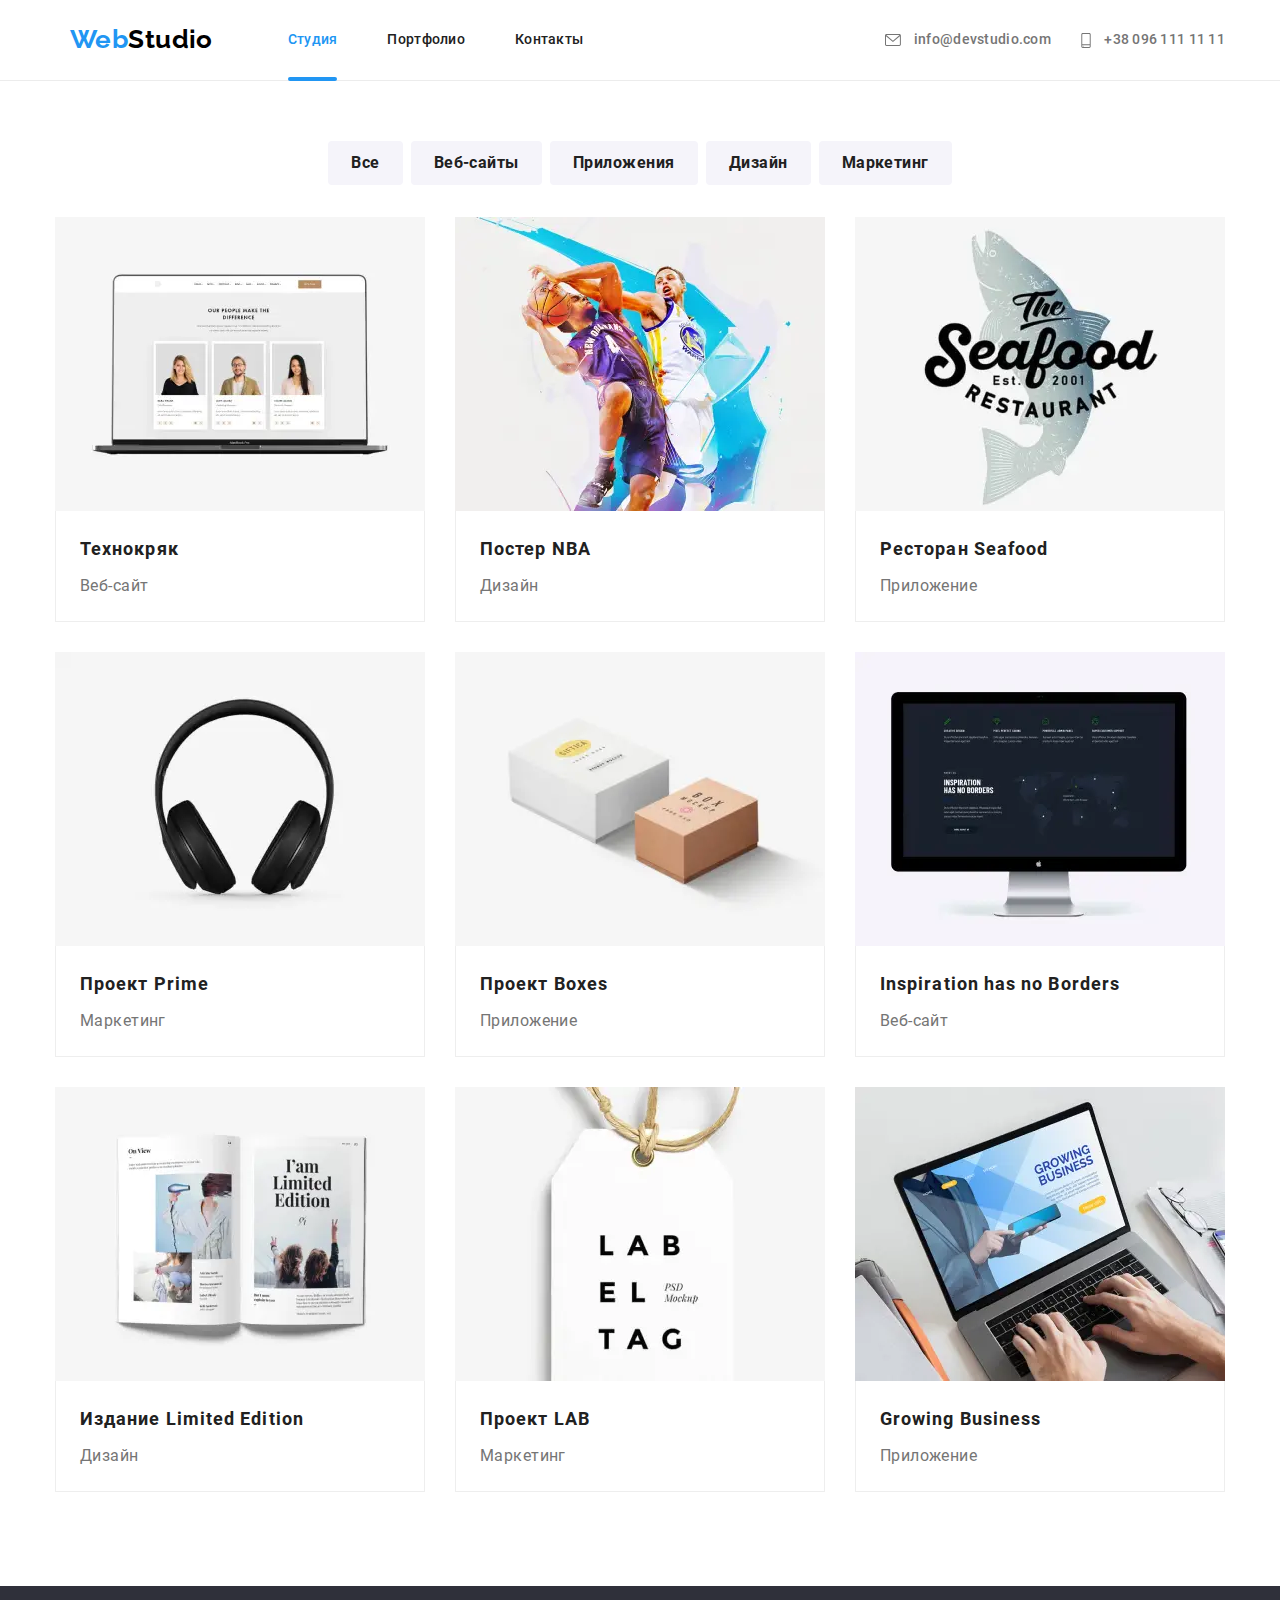
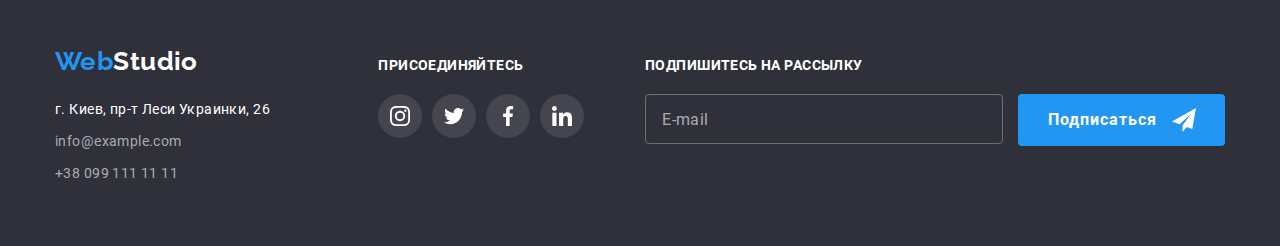
==== commit 3f8a47f8: "Сделано мобильное меню" ====
--- a/portfolio.html
+++ b/portfolio.html
@@ -16,9 +16,9 @@
                 <span class="logo-first">Web</span>Studio
             </a>
             <ul class="list site-nav">
-                <li class="site-nav-item"><a href="./index.html" class="site-nav-link">Студия</a></li>
+                <li class="site-nav-item"><a href="./index.html" class="site-nav-link current">Студия</a></li>
                 <li class="site-nav-item">
-                    <a href="./portfolio.html" class="site-nav-link current">Портфолио</a>
+                    <a href="./portfolio.html" class="site-nav-link">Портфолио</a>
                 </li>
                 <li class="site-nav-item">
                     <a href="#" class="site-nav-link">Контакты</a>
@@ -44,38 +44,50 @@
             </ul>
         </nav>
 
-        <nav class="container mobile-nav">
-            <a href="./index.html" class="logo">
-                <span class="logo-first">Web</span>Studio
-            </a>
-            <ul class="list site-nav">
-                <li class="site-nav-item"><a href="./index.html" class="site-nav-link">Студия</a></li>
-                <li class="site-nav-item">
-                    <a href="./portfolio.html" class="site-nav-link current">Портфолио</a>
-                </li>
-                <li class="site-nav-item">
-                    <a href="#" class="site-nav-link">Контакты</a>
-                </li>
-            </ul>
-            <ul class="list contacts">
-                <li class="contacts-item">
-                    <a href="mailto:info@devstudio.com" class="contacts-link">
-                        <svg class="icon-contacts" width="16" height="12">
-                            <use href="./images/icons/sprite.svg#icon-envelope"></use>
-                        </svg>
-                        info@devstudio.com
-                    </a>
-                </li>
-                <li class="contacts-item">
-                    <a href="tel:+380961111111" class="contacts-link icon-phone">
-                        <svg class="icon-contacts" width="10" height="15">
-                            <use href="./images/icons/sprite.svg#icon-smartphone"></use>
-                        </svg>
-                        +38 096 111 11 11
-                    </a>
-                </li>
-            </ul>
-        </nav>
+        <div class="mobile-nav-container">
+            <nav class="container mobile-nav">
+                <a href="./index.html" class="logo-mobile">
+                    <span class="logo-first-mobile">Web</span>Studio
+                </a>
+                <div class="menu-container" data-menu>
+                    <ul class="list site-nav-mobile">
+                        <li class="site-nav-mobile-item"><a href="./index.html"
+                                class="site-nav-link-mobile current">Студия</a>
+                        </li>
+                        <li class="site-nav-mobile-item">
+                            <a href="./portfolio.html" class="site-nav-link-mobile">Портфолио</a>
+                        </li>
+                        <li class="site-nav-mobile-item">
+                            <a href="#" class="site-nav-link-mobile">Контакты</a>
+                        </li>
+                    </ul>
+                    <ul class="list contacts-mobile">
+                        <li class="contacts-mobile-item">
+                            <a href="mailto:info@devstudio.com" class="contacts-link-mobile">
+                                <svg class="icon-contacts" width="16" height="12">
+                                    <use href="./images/icons/sprite.svg#icon-envelope"></use>
+                                </svg>
+                                info@devstudio.com
+                            </a>
+                        </li>
+                        <li class="contacts-mobile-item">
+                            <a href="tel:+380961111111" class="contacts-link-mobile icon-phone">
+                                <svg class="icon-contacts" width="10" height="15">
+                                    <use href="./images/icons/sprite.svg#icon-smartphone"></use>
+                                </svg>
+                                +38 096 111 11 11
+                            </a>
+                        </li>
+                    </ul>
+                </div>
+                <button type="button" class="menu-btn" aria-expanded="false" data-menu-button>
+                    <svg class="menu-icon" width="40" height="40" aria-label="переключатель мобильного меню">
+                        <use href="./images/icons/sprite.svg#menu-icon" class="open-icon"></use>
+                        <use href="./images/icons/sprite.svg#menu-close-icon" class="close-icon"></use>
+                    </svg>
+                </button>
+            </nav>
+        </div>
 
     </header>
     <main>
--- a/css/main.min.css
+++ b/css/main.min.css
@@ -1,4 +1,4 @@
-/*! normalize.css v8.0.1 | MIT License | github.com/necolas/normalize.css */html{line-height:1.15;-webkit-text-size-adjust:100%}body{margin:0}main{display:block}h1{font-size:2em;margin:0.67em 0}hr{-webkit-box-sizing:content-box;box-sizing:content-box;height:0;overflow:visible}pre{font-family:monospace, monospace;font-size:1em}a{background-color:transparent}abbr[title]{border-bottom:none;text-decoration:underline;-webkit-text-decoration:underline dotted;text-decoration:underline dotted}b,strong{font-weight:bolder}code,kbd,samp{font-family:monospace, monospace;font-size:1em}small{font-size:80%}sub,sup{font-size:75%;line-height:0;position:relative;vertical-align:baseline}sub{bottom:-0.25em}sup{top:-0.5em}img{border-style:none}button,input,optgroup,select,textarea{font-family:inherit;font-size:100%;line-height:1.15;margin:0}button,input{overflow:visible}button,select{text-transform:none}button,[type="button"],[type="reset"],[type="submit"]{-webkit-appearance:button}button::-moz-focus-inner,[type="button"]::-moz-focus-inner,[type="reset"]::-moz-focus-inner,[type="submit"]::-moz-focus-inner{border-style:none;padding:0}button:-moz-focusring,[type="button"]:-moz-focusring,[type="reset"]:-moz-focusring,[type="submit"]:-moz-focusring{outline:1px dotted ButtonText}fieldset{padding:0.35em 0.75em 0.625em}legend{-webkit-box-sizing:border-box;box-sizing:border-box;color:inherit;display:table;max-width:100%;padding:0;white-space:normal}progress{vertical-align:baseline}textarea{overflow:auto}[type="checkbox"],[type="radio"]{-webkit-box-sizing:border-box;box-sizing:border-box;padding:0}[type="number"]::-webkit-inner-spin-button,[type="number"]::-webkit-outer-spin-button{height:auto}[type="search"]{-webkit-appearance:textfield;outline-offset:-2px}[type="search"]::-webkit-search-decoration{-webkit-appearance:none}::-webkit-file-upload-button{-webkit-appearance:button;font:inherit}details{display:block}summary{display:list-item}template{display:none}[hidden]{display:none}@font-face{font-family:Roboto;src:url(../fonts/Roboto-Regular.woff) format("woff"),url(../fonts/Roboto-Regular.woff2) format("woff2");font-weight:400;font-style:normal}@font-face{font-family:Roboto;src:url(../fonts/Roboto-Medium.woff) format("woff"),url(../fonts/Roboto-Medium.woff2) format("woff2");font-weight:500;font-style:normal}@font-face{font-family:Roboto;src:url(../fonts/Roboto-Bold.woff) format("woff"),url(../fonts/Roboto-Bold.woff2) format("woff2");font-weight:700;font-style:normal}@font-face{font-family:Roboto;src:url(../fonts/Roboto-Black.woff) format("woff"),url(../fonts/Roboto-Black.woff2) format("woff2");font-weight:900;font-style:normal}@font-face{font-family:Raleway;src:url(../fonts/Raleway-Bold.woff) format("woff"),url(../fonts/Raleway-Bold.woff2) format("woff2");font-weight:700;font-style:normal}.logo,.logo-first,.logo-footer{font-family:Raleway, serif;font-style:normal;font-weight:700;font-size:26px;line-height:1.2;text-decoration:none}.button,.site-nav-link,.site-nav-link::after,.contacts-link,.clients-list-item,.clients-link,.portfolio-card-link,.portfolio-item-text,.social-link-item,.social-link-icon:hover,.social-link-icon:focus,.social-link-item.footer,.subscribe-field,.modal-form-field,.modal-form-icon,.icon-check,.backdrop{-webkit-transition-duration:250ms;transition-duration:250ms;-webkit-transition-timing-function:cubic-bezier(0.4, 0, 0.2, 1);transition-timing-function:cubic-bezier(0.4, 0, 0.2, 1)}.button{display:inline-block;border:1px solid transparent;border-radius:4px;padding:10px 32px;min-width:200px;background-color:#fff;color:#757575;font-weight:700;font-size:16px;line-height:1.88;text-align:center;letter-spacing:0.06em;cursor:pointer;-webkit-transition-property:color,+/*! normalize.css v8.0.1 | MIT License | github.com/necolas/normalize.css */html{line-height:1.15;-webkit-text-size-adjust:100%}body{margin:0}main{display:block}h1{font-size:2em;margin:0.67em 0}hr{-webkit-box-sizing:content-box;box-sizing:content-box;height:0;overflow:visible}pre{font-family:monospace, monospace;font-size:1em}a{background-color:transparent}abbr[title]{border-bottom:none;text-decoration:underline;-webkit-text-decoration:underline dotted;text-decoration:underline dotted}b,strong{font-weight:bolder}code,kbd,samp{font-family:monospace, monospace;font-size:1em}small{font-size:80%}sub,sup{font-size:75%;line-height:0;position:relative;vertical-align:baseline}sub{bottom:-0.25em}sup{top:-0.5em}img{border-style:none}button,input,optgroup,select,textarea{font-family:inherit;font-size:100%;line-height:1.15;margin:0}button,input{overflow:visible}button,select{text-transform:none}button,[type="button"],[type="reset"],[type="submit"]{-webkit-appearance:button}button::-moz-focus-inner,[type="button"]::-moz-focus-inner,[type="reset"]::-moz-focus-inner,[type="submit"]::-moz-focus-inner{border-style:none;padding:0}button:-moz-focusring,[type="button"]:-moz-focusring,[type="reset"]:-moz-focusring,[type="submit"]:-moz-focusring{outline:1px dotted ButtonText}fieldset{padding:0.35em 0.75em 0.625em}legend{-webkit-box-sizing:border-box;box-sizing:border-box;color:inherit;display:table;max-width:100%;padding:0;white-space:normal}progress{vertical-align:baseline}textarea{overflow:auto}[type="checkbox"],[type="radio"]{-webkit-box-sizing:border-box;box-sizing:border-box;padding:0}[type="number"]::-webkit-inner-spin-button,[type="number"]::-webkit-outer-spin-button{height:auto}[type="search"]{-webkit-appearance:textfield;outline-offset:-2px}[type="search"]::-webkit-search-decoration{-webkit-appearance:none}::-webkit-file-upload-button{-webkit-appearance:button;font:inherit}details{display:block}summary{display:list-item}template{display:none}[hidden]{display:none}@font-face{font-family:Roboto;src:url(../fonts/Roboto-Regular.woff) format("woff"),url(../fonts/Roboto-Regular.woff2) format("woff2");font-weight:400;font-style:normal}@font-face{font-family:Roboto;src:url(../fonts/Roboto-Medium.woff) format("woff"),url(../fonts/Roboto-Medium.woff2) format("woff2");font-weight:500;font-style:normal}@font-face{font-family:Roboto;src:url(../fonts/Roboto-Bold.woff) format("woff"),url(../fonts/Roboto-Bold.woff2) format("woff2");font-weight:700;font-style:normal}@font-face{font-family:Roboto;src:url(../fonts/Roboto-Black.woff) format("woff"),url(../fonts/Roboto-Black.woff2) format("woff2");font-weight:900;font-style:normal}@font-face{font-family:Raleway;src:url(../fonts/Raleway-Bold.woff) format("woff"),url(../fonts/Raleway-Bold.woff2) format("woff2");font-weight:700;font-style:normal}.logo,.logo-first,.logo-footer{font-family:Raleway, serif;font-style:normal;font-weight:700;font-size:26px;line-height:1.2;text-decoration:none}.button,.site-nav-link,.site-nav-link::after,.contacts-link,.clients-list-item,.clients-link,.portfolio-card-link,.portfolio-item-text,.social-link-item,.social-link-icon:hover,.social-link-icon:focus,.social-link-item.footer,.subscribe-field,.modal-form-field,.modal-form-icon,.icon-check,.backdrop,.site-nav-link-mobile,.site-nav-link-mobile::after,.contacts-link-mobile{-webkit-transition-duration:250ms;transition-duration:250ms;-webkit-transition-timing-function:cubic-bezier(0.4, 0, 0.2, 1);transition-timing-function:cubic-bezier(0.4, 0, 0.2, 1)}.button{display:inline-block;border:1px solid transparent;border-radius:4px;padding:10px 32px;min-width:200px;background-color:#fff;color:#757575;font-weight:700;font-size:16px;line-height:1.88;text-align:center;letter-spacing:0.06em;cursor:pointer;-webkit-transition-property:color,  background-color,  -webkit-box-shadow;transition-property:color,  background-color,@@ -7,5 +7,5 @@
  box-shadow;transition-property:color,  background-color,  box-shadow,- -webkit-box-shadow}.site-nav-link,.contacts-link{padding-top:32px;padding-bottom:32px;display:block;font-weight:500;line-height:1.14;letter-spacing:0.02em;text-decoration:none}html{-webkit-box-sizing:border-box;box-sizing:border-box}*,*::before,*::after{-webkit-box-sizing:inherit;box-sizing:inherit}body{color:#757575;font-family:Roboto, sans-serif;font-style:normal;font-weight:400;font-size:14px;line-height:1.71;letter-spacing:0.03em;background-color:#fff}footer{margin-top:60px;background-color:#2f303a}@media screen and (min-width: 1200px){footer{margin-top:94px}}button{font-family:inherit}img{display:block;margin:0;max-width:100%}.list{list-style:none;padding:0;margin:0}.container{margin-left:auto;margin-right:auto;padding:0px 15px}@media screen and (min-width: 480px){.container{width:480px}}@media screen and (min-width: 768px){.container{width:768px}}@media screen and (min-width: 1200px){.container{width:1200px}}.visually-hidden{position:absolute !important;clip:rect(1px 1px 1px 1px);clip:rect(1px, 1px, 1px, 1px);padding:0 !important;border:0 !important;height:1px !important;width:1px !important;overflow:hidden}.logo{color:#000;display:block;padding-top:16px;padding-bottom:16px;padding-left:15px}.logo-first{color:#2196f3}.logo-footer{color:#fff}.page-header{margin:0;border-bottom:1px solid #ececec}@media screen and (min-width: 1200px){.mobile-nav{display:none}}.main-nav{-webkit-box-align:center;-ms-flex-align:center;align-items:center;display:-webkit-box;display:-ms-flexbox;display:flex}@media screen and (max-width: 1199px){.main-nav{display:none}}.site-nav{display:-webkit-box;display:-ms-flexbox;display:flex;margin-left:75px}.site-nav-item{margin-right:50px;position:relative}.site-nav-item:last-child{margin-right:0}.contacts{display:-webkit-box;display:-ms-flexbox;display:flex;margin-left:auto}.contacts-item{margin-right:30px}.contacts-item:last-child{margin-right:0}.site-nav-link{color:#212121;-webkit-transition-property:color;transition-property:color}.site-nav-link::after{content:"";background-color:#ffffff;-webkit-transition-property:background-color;transition-property:background-color}.site-nav-link:hover::after,.site-nav-link:focus::after,.site-nav-link.current::after{content:"";width:100%;height:4px;border-radius:2px;background-color:#2196f3;position:absolute;bottom:0;left:0;-webkit-transform:translate(0px, 1px);transform:translate(0px, 1px)}.site-nav-link.current{color:#2196f3}.contacts-link{color:#757575;fill:#757575;-webkit-transition-property:color, fill;transition-property:color, fill}.icon-contacts{margin-right:10px;vertical-align:middle}.site-nav-link:hover,.contacts-link:hover,.site-nav-link:focus,.contacts-link:focus{color:#2196f3;fill:#2196f3}.hero{color:#fff;text-align:center;letter-spacing:0.06em}.hero-section{padding-top:118px;padding-bottom:118px;padding-left:60px;padding-right:60px;height:400px;width:100%;margin-left:auto;margin-right:auto;background-color:rgba(47,48,58,0.8);background-position:center;background-size:cover}.hero-text-area{margin-left:auto;margin-right:auto;max-width:360px}@media screen and (min-width: 1200px){.hero-text-area{max-width:700px}}.hero-title{margin-top:0;margin-bottom:30px;font-weight:900;font-size:26px;line-height:1.62;letter-spacing:0.06em;text-transform:uppercase}@media screen and (min-width: 1200px){.hero-title{font-size:44px}}@media screen and (max-width: 767px){.hero-section{background-image:-webkit-gradient(linear, left top, right top, from(rgba(47,48,58,0.8)), to(rgba(47,48,58,0.8))),url(../images/mobile/header480.jpg);background-image:linear-gradient(to right, rgba(47,48,58,0.8), rgba(47,48,58,0.8)),url(../images/mobile/header480.jpg)}}@media screen and (max-width: 767px) and (min-device-pixel-ratio: 2), screen and (max-width: 767px) and (-webkit-min-device-pixel-ratio: 2), screen and (max-width: 767px) and (min-resolution: 192dpi), screen and (max-width: 767px) and (min-resolution: 2dppx){.hero-section{background-image:-webkit-gradient(linear, left top, right top, from(rgba(47,48,58,0.8)), to(rgba(47,48,58,0.8))),url(../images/mobile/header480-2x.jpg);background-image:linear-gradient(to right, rgba(47,48,58,0.8), rgba(47,48,58,0.8)),url(../images/mobile/header480-2x.jpg)}}@media screen and (min-width: 768px){.hero-section{background-image:-webkit-gradient(linear, left top, right top, from(rgba(47,48,58,0.8)), to(rgba(47,48,58,0.8))),url(../images/tablet/header768.jpg);background-image:linear-gradient(to right, rgba(47,48,58,0.8), rgba(47,48,58,0.8)),url(../images/tablet/header768.jpg)}}@media screen and (min-width: 768px) and (min-device-pixel-ratio: 2), screen and (min-width: 768px) and (-webkit-min-device-pixel-ratio: 2), screen and (min-width: 768px) and (min-resolution: 192dpi), screen and (min-width: 768px) and (min-resolution: 2dppx){.hero-section{background-image:-webkit-gradient(linear, left top, right top, from(rgba(47,48,58,0.8)), to(rgba(47,48,58,0.8))),url(../images/tablet/header768-2x.jpg);background-image:linear-gradient(to right, rgba(47,48,58,0.8), rgba(47,48,58,0.8)),url(../images/tablet/header768-2x.jpg)}}@media screen and (min-width: 1200px){.hero-section{max-width:1600px;height:600px;margin-left:auto;margin-right:auto;padding:200px 0px;background-image:-webkit-gradient(linear, left top, right top, from(rgba(47,48,58,0.8)), to(rgba(47,48,58,0.8))),url(../images/desktop/header1200.jpg);background-image:linear-gradient(to right, rgba(47,48,58,0.8), rgba(47,48,58,0.8)),url(../images/desktop/header1200.jpg)}}@media screen and (min-width: 1200px) and (min-device-pixel-ratio: 2), screen and (min-width: 1200px) and (-webkit-min-device-pixel-ratio: 2), screen and (min-width: 1200px) and (min-resolution: 192dpi), screen and (min-width: 1200px) and (min-resolution: 2dppx){.hero-section{background-image:-webkit-gradient(linear, left top, right top, from(rgba(47,48,58,0.8)), to(rgba(47,48,58,0.8))),url(../images/desktop/header1200-2x.jpg);background-image:linear-gradient(to right, rgba(47,48,58,0.8), rgba(47,48,58,0.8)),url(../images/desktop/header1200-2x.jpg)}}.button.primary{background-color:#2196f3;color:#fff}.button.filter{background-color:#f5f4fa;color:#212121;line-height:1.88;letter-spacing:0.03em;padding:6px 22px;min-width:73px}.subscribe{display:block;padding-left:29px;padding-right:28px;margin-top:20px;margin-left:auto;margin-right:auto}@media screen and (min-width: 1199px){.subscribe{display:inline-block;margin-top:0px;margin-left:12px;margin-right:0px}}.subscribe-icon{fill:#fff;width:24px;height:24px;margin-left:10px;vertical-align:middle}.button.filter:hover,.button.filter:active,.button.filter:focus{background-color:#2196f3;color:#fff;outline:none;-webkit-box-shadow:0px 3px 1px rgba(0,0,0,0.1),0px 1px 2px rgba(0,0,0,0.08),0px 2px 2px rgba(0,0,0,0.12);box-shadow:0px 3px 1px rgba(0,0,0,0.1),0px 1px 2px rgba(0,0,0,0.08),0px 2px 2px rgba(0,0,0,0.12)}.send:hover,.send:focus,.primary:hover,.primary:focus{-webkit-box-shadow:0px 4px 4px rgba(0,0,0,0.15);box-shadow:0px 4px 4px rgba(0,0,0,0.15);background:#188ce8;outline:none}.section{margin-top:60px}@media screen and (min-width: 1200px){.section{margin-top:94px}}.section-title{margin-top:0;margin-bottom:30px;color:#212121;font-weight:700;font-size:28px;line-height:1.18;text-align:center}@media screen and (min-width: 1200px){.section-title{font-size:36px;margin-bottom:50px}}.section-title-description{margin-top:30px;margin-bottom:10px;color:#212121;font-weight:700;font-size:14px;line-height:1.14;text-transform:uppercase}@media screen and (max-width: 767px){.section-title-description{text-align:center}}.section-title-description.white{margin-top:0;margin-bottom:0;padding-top:27px;padding-bottom:27px;display:block;position:absolute;bottom:0;width:100%;background-color:rgba(47,48,58,0.8);color:#fff;text-align:center}.section-grey{padding-top:60px;padding-bottom:60px;margin-top:60px;background-color:#f5f4fa}@media screen and (min-width: 1200px){.section-grey{margin-top:94px;padding-top:94px;padding-bottom:94px}}@media screen and (min-width: 768px){.advantages{display:-webkit-box;display:-ms-flexbox;display:flex;-ms-flex-wrap:wrap;flex-wrap:wrap}}@media screen and (max-width: 767px){.advantages-item{max-width:450px;display:block;margin-left:auto;margin-right:auto}.advantages-item:not(:last-child){margin-bottom:30px}}@media screen and (min-width: 768px) and (max-width: 1199px){.advantages-item{width:calc((100% - 30px) / 2)}.advantages-item:not(:nth-child(2n)){margin-right:30px;margin-left:0}.advantages-item:not(:nth-last-child(-n+2)){margin-bottom:30px}}@media screen and (min-width: 1200px){.advantages-item{width:calc((100% - 90px) / 4)}.advantages-item:not(:nth-child(4n)){margin-right:30px}}.advantages-bg{height:120px;display:-webkit-box;display:-ms-flexbox;display:flex;-webkit-box-align:center;-ms-flex-align:center;align-items:center;-webkit-box-pack:center;-ms-flex-pack:center;justify-content:center;background-color:#f5f4fa;border-radius:4px}.advantages-icon{width:70px;height:70px}.advantages-item-text{margin:0;padding:0}@media screen and (max-width: 1199px){.mobile-hidden{display:none}}.products{display:-webkit-box;display:-ms-flexbox;display:flex}.products-item{width:calc((100% - 60px) / 3);position:relative}.products-item:not(:last-child){margin-right:30px}.team-member{font-size:16px;line-height:1.18;text-align:center}@media screen and (min-width: 768px){.team-member{display:-webkit-box;display:-ms-flexbox;display:flex;-ms-flex-wrap:wrap;flex-wrap:wrap}}.team-member-card{width:100%;background-color:#fff;-webkit-box-shadow:0px 1px 3px rgba(0,0,0,0.12),0px 1px 1px rgba(0,0,0,0.14),0px 2px 1px rgba(0,0,0,0.2);box-shadow:0px 1px 3px rgba(0,0,0,0.12),0px 1px 1px rgba(0,0,0,0.14),0px 2px 1px rgba(0,0,0,0.2);border-radius:0px 0px 4px 4px}.team-member.name{margin-top:0;margin-bottom:10px;display:block;color:#212121;font-weight:500}.team-member.prof{margin-top:0;margin-bottom:16px;display:block}.team-member-description{padding-top:30px;padding-bottom:24px;margin-left:auto;margin-right:auto}@media screen and (max-width: 767px){.team-member-card{margin-right:auto;margin-left:auto;margin-bottom:30px;max-width:450px}.team-member-card:last-child{margin-bottom:0}}@media screen and (min-width: 768px) and (max-width: 1199px){.team-member-card{width:calc((100% - 30px) / 2);margin-right:30px;margin-bottom:30px}.team-member-card:nth-child(2n){margin-right:0px}.team-member-card:nth-last-child(-n+2){margin-bottom:0px}}@media screen and (min-width: 1200px){.team-member-card{width:calc((100% - 90px) / 4);margin-right:30px}.team-member-card:nth-child(4n){margin-right:0px}}.team-member-photo{background-size:cover;display:block;margin-right:auto;margin-left:auto}@media screen and (max-width: 767px){.team-member-photo{max-width:450px;height:auto}}@media screen and (min-width: 768px){.team-member-photo{width:354px;height:374px}}@media screen and (min-width: 1200px){.team-member-photo{width:270px;height:260px}}.clients{margin-top:60px}@media screen and (min-width: 1200px){.clients{margin-top:94px}}.clients-list{display:-webkit-box;display:-ms-flexbox;display:flex;-webkit-box-align:center;-ms-flex-align:center;align-items:center;-ms-flex-wrap:wrap;flex-wrap:wrap}.clients-list-item{display:-webkit-box;display:-ms-flexbox;display:flex;height:90px;border:1px solid #afb1b8;border-radius:4px;-webkit-transition-property:border-color;transition-property:border-color}@media screen and (max-width: 767px){.clients-list-item{width:calc((100% - 30px) / 2)}.clients-list-item:not(:nth-child(2n)){margin-right:30px}.clients-list-item:not(:nth-last-child(-n+2)){margin-bottom:30px}}@media screen and (min-width: 768px) and (max-width: 1199px){.clients-list-item{width:calc((100% - 60px) / 3)}.clients-list-item:not(:nth-child(3n)){margin-right:30px}.clients-list-item:not(:nth-last-child(-n+3)){margin-bottom:30px}}@media screen and (min-width: 1200px){.clients-list-item{width:calc((100% - 150px) / 6)}.clients-list-item:not(:nth-child(6n)){margin-right:30px}}.clients-list-item:hover,.clients-list-item:focus{border-color:#2196f3}.clients-link{display:-webkit-box;display:-ms-flexbox;display:flex;-webkit-box-align:center;-ms-flex-align:center;align-items:center;-webkit-box-pack:center;-ms-flex-pack:center;justify-content:center;height:100%;width:100%;margin:0;padding:0;fill:#afb1b8;-webkit-transition-property:fill;transition-property:fill}.clients-link:hover,.clients-link:focus{fill:#2196f3}@media screen and (max-width: 767px){.portfolio-card{max-width:450px;width:100%;margin-bottom:30px;margin-right:auto;margin-left:auto}.portfolio-card:last-child{margin-bottom:0px}}@media screen and (min-width: 768px) and (max-width: 1199px){.portfolio-card{width:calc((100% - 30px) / 2)}.portfolio-card:not(:nth-child(2n)){margin-right:30px}.portfolio-card:not(:nth-last-child(-n+2)){margin-bottom:30px}}@media screen and (min-width: 1200px){.portfolio-card{width:calc((100% - 60px) / 3)}.portfolio-card:not(:nth-child(3n)){margin-right:30px}.portfolio-card:not(:nth-last-child(-n+3)){margin-bottom:30px}}.portfolio-card-link{color:inherit;text-decoration:none;display:block;margin:0;padding:0;background:#ffffff;-webkit-transition-property:-webkit-box-shadow;transition-property:-webkit-box-shadow;transition-property:box-shadow;transition-property:box-shadow, -webkit-box-shadow}.portfolio-card-link:hover,.portfolio-card-link:focus{-webkit-box-shadow:0px 1px 1px rgba(0,0,0,0.12),0px 4px 4px rgba(0,0,0,0.06),1px 4px 6px rgba(0,0,0,0.16);box-shadow:0px 1px 1px rgba(0,0,0,0.12),0px 4px 4px rgba(0,0,0,0.06),1px 4px 6px rgba(0,0,0,0.16)}.portfolio-item{padding:20px 24px;border-left:1px solid #eeeeee;border-right:1px solid #eeeeee;border-bottom:1px solid #eeeeee}.portfolio-item-title{margin:0;color:#212121;font-weight:700;font-size:18px;line-height:2;letter-spacing:0.06em}.portfolio-item-description{margin-top:4px;margin-bottom:0;font-size:16px;line-height:1.87}.portfolio-item-text{margin:0;padding:77px 24px;width:100%;height:294px;position:absolute;top:0;left:0;background-color:rgba(33,150,243,0.9);color:#fff;font-size:18px;line-height:1.56;-webkit-transform:translatey(101%);transform:translatey(101%);-webkit-transition-property:-webkit-transform;transition-property:-webkit-transform;transition-property:transform;transition-property:transform, -webkit-transform}.overlay-portfolio-text{position:relative;overflow:hidden;min-height:294px}.portfolio-card-link:hover .portfolio-item-text,.portfolio-card-link:focus .portfolio-item-text{-webkit-transform:translatey(0);transform:translatey(0);width:100%;height:100%}.filter-list{display:-webkit-box;display:-ms-flexbox;display:flex;-ms-flex-wrap:wrap;flex-wrap:wrap;-ms-flex-line-pack:center;align-content:center}@media screen and (min-width: 768px){.filter-list{-webkit-box-pack:center;-ms-flex-pack:center;justify-content:center}}.filter-item{margin-right:8px;margin-bottom:15px}.filter-section{margin-top:60px}.works-section{margin-top:32px}.works-list{display:-webkit-box;display:-ms-flexbox;display:flex;-ms-flex-wrap:wrap;flex-wrap:wrap}.footer-link{color:rgba(255,255,255,0.6);font-style:normal;text-decoration:none}.footer-link.address{color:#fff}.footer-action{margin-bottom:20px;margin-top:0px;color:#fff;font-weight:700;font-size:14px;line-height:1.14;text-transform:uppercase}.footer-columns{-webkit-box-align:baseline;-ms-flex-align:baseline;align-items:baseline;padding-bottom:60px;padding-top:60px;text-align:center}@media screen and (min-width: 768px){.footer-columns{display:-webkit-box;display:-ms-flexbox;display:flex;-ms-flex-wrap:wrap;flex-wrap:wrap;-webkit-box-pack:center;-ms-flex-pack:center;justify-content:center;-webkit-box-align:baseline;-ms-flex-align:baseline;align-items:baseline}}@media screen and (min-width: 1200px){.footer-columns{-webkit-box-pack:justify;-ms-flex-pack:justify;justify-content:space-between;-ms-flex-wrap:nowrap;flex-wrap:nowrap;text-align:left}}@media screen and (min-width: 768px){.logo-address{width:calc(50%-15px);margin-right:165px}}@media screen and (min-width: 1200px){.logo-address{width:calc(25% - 30px);margin-right:0;text-align:left;margin-bottom:0}}.address{margin-top:20px}.footer-contacts-mail{margin-top:8px}.footer-contacts-phone{margin-top:8px}.subscribe-form{margin-top:0px}@media screen and (max-width: 1199px){.subscribe-form{margin-top:60px}}.social-link{display:-webkit-box;display:-ms-flexbox;display:flex;-webkit-box-align:center;-ms-flex-align:center;align-items:center;-webkit-box-pack:center;-ms-flex-pack:center;justify-content:center}.social-link>li:not(:last-child){margin-right:10px}.social-link-item{display:-webkit-box;display:-ms-flexbox;display:flex;-webkit-box-align:center;-ms-flex-align:center;align-items:center;margin:0px;padding:12px;fill:#afb1b8;background-color:#ffffff;border-radius:50%;-webkit-transition-property:fill, background-color;transition-property:fill, background-color}.social-link-item:hover,.social-link-item:focus,.social-link-item.footer:hover,.social-link-item.footer:focus{fill:#fff;background-size:44px 44px;background-color:#2196f3;border-radius:50%}.social-link-icon:hover,.social-link-icon:focus{fill:#fff;-webkit-transition-property:fill;transition-property:fill}.social-link-item.footer{fill:#fff;background-color:rgba(255,255,255,0.1);border-radius:50%;-webkit-transition-property:fill, background-color;transition-property:fill, background-color}.follow-block{margin-top:0px}@media screen and (max-width: 767px){.follow-block{margin-top:60px}}.subscribe-field{display:inline-block;outline:none;height:50px;padding-left:16px;padding-right:16px;border:1px solid rgba(255,255,255,0.3);border-radius:4px;background:transparent;font-size:16px;color:#fff;-webkit-transition-property:border;transition-property:border}@media screen and (min-width: 1200px){.subscribe-field{width:358px}}@media screen and (min-width: 480px) and (max-width: 1199px){.subscribe-field{width:450px}}@media screen and (max-width: 479px){.subscribe-field{width:100%}}.subscribe-field::-webkit-input-placeholder{font-size:16px;color:rgba(255,255,255,0.6);letter-spacing:0.03em}.subscribe-field:-ms-input-placeholder{font-size:16px;color:rgba(255,255,255,0.6);letter-spacing:0.03em}.subscribe-field::-ms-input-placeholder{font-size:16px;color:rgba(255,255,255,0.6);letter-spacing:0.03em}.subscribe-field::placeholder{font-size:16px;color:rgba(255,255,255,0.6);letter-spacing:0.03em}.subscribe-field:hover,.subscribe-field:focus,.subscribe-field:not(:placeholder-shown){border-color:#fff}.modal-form{font-weight:400;font-size:12px;line-height:1.17;letter-spacing:0.01em;color:#757575;padding-right:40px;padding-left:40px}.modal-form-title{margin-top:40px;margin-bottom:12px;font-weight:700;font-size:20px;line-height:1.15;text-align:center;letter-spacing:0.03em;color:#212121}.modal-form-field{display:block;width:100%;height:40px;background:transparent;border:1px solid rgba(33,33,33,0.2);border-radius:4px;padding-left:42px;padding-right:12px;margin-bottom:10px;outline:none;-webkit-transition-property:border;transition-property:border}.modal-form-field::-webkit-input-placeholder{color:rgba(117,117,117,0.5)}.modal-form-field:-ms-input-placeholder{color:rgba(117,117,117,0.5)}.modal-form-field::-ms-input-placeholder{color:rgba(117,117,117,0.5)}.modal-form-field::placeholder{color:rgba(117,117,117,0.5)}.modal-form-label{display:block;margin-bottom:4px}.modal-form-icon{position:absolute;left:15px;top:50%;-webkit-transform:translate(0%, -50%);transform:translate(0%, -50%);fill:#212121;-webkit-transition-property:fill;transition-property:fill}.modal-form-wrap{position:relative}textarea.modal-form-field{height:120px;resize:none;padding:12px 16px}.modal-form-field:focus+.modal-form-icon,.modal-form-field:hover+.modal-form-icon{fill:#2196f3}.modal-form-field:focus,.modal-form-field:hover{border:1px solid #2196f3}.button-submit-wrap{display:-webkit-box;display:-ms-flexbox;display:flex;-webkit-box-pack:center;-ms-flex-pack:center;justify-content:center;margin-top:30px;margin-bottom:40px}.custom-checkbox-wrap{display:-webkit-box;display:-ms-flexbox;display:flex;-webkit-box-pack:center;-ms-flex-pack:center;justify-content:center;margin-top:20px;font-size:14px;line-height:2}.custom-checkbox{position:absolute;width:1px;height:1px;margin:-1px;border:0;padding:0;clip:rect(0 0 0 0);overflow:hidden}.check-label{display:-webkit-box;display:-ms-flexbox;display:flex;-webkit-box-align:center;-ms-flex-align:center;align-items:center;cursor:pointer}.icon-check{display:inline-block;width:16px;height:15px;margin-right:7px;border:2px solid #212121;border-radius:4px;background-color:rgba(255,255,255,0);-webkit-transition-property:border, background-color;transition-property:border, background-color}.custom-checkbox:checked+.icon-check{background-color:#2196f3;background-image:url(../images/icons/icon-check.svg);background-size:contain;background-origin:border-box;border-color:#2196f3}.policy-link{color:#2196f3;text-decoration:underline}.backdrop{position:fixed;top:0;left:0;right:0;bottom:0;width:100%;height:100%;background-color:rgba(0,0,0,0.2);opacity:1;-webkit-transition-property:opacity;transition-property:opacity}.backdrop.is-hidden{visibility:hidden;pointer-events:none;opacity:0}.modal-window{position:absolute;top:50%;left:50%;-webkit-transform:translate(-50%, -50%);transform:translate(-50%, -50%);width:90%;max-width:528px;background-color:#ffffff;-webkit-box-shadow:0px 1px 3px rgba(0,0,0,0.12),0px 1px 1px rgba(0,0,0,0.14),0px 2px 1px rgba(0,0,0,0.2);box-shadow:0px 1px 3px rgba(0,0,0,0.12),0px 1px 1px rgba(0,0,0,0.14),0px 2px 1px rgba(0,0,0,0.2);border-radius:4px}.close-button{position:absolute;right:8px;top:8px;width:30px;height:30px;border:1px solid rgba(0,0,0,0.1);border-radius:50%;cursor:pointer}.close-button:hover,.close-button:focus{fill:#2196f3}.close-button:active{outline:none}.modal-form-icon.close-icon{-webkit-transform:translate(-50%, -50%);transform:translate(-50%, -50%);fill:black}.close-button:hover .modal-form-icon.close-icon,.close-button:focus .modal-form-icon.close-icon{fill:#2196f3}
+ -webkit-box-shadow}.site-nav-link,.contacts-link{padding-top:32px;padding-bottom:32px;display:block;font-weight:500;line-height:1.14;letter-spacing:0.02em;text-decoration:none}html{-webkit-box-sizing:border-box;box-sizing:border-box}*,*::before,*::after{-webkit-box-sizing:inherit;box-sizing:inherit}body{color:#757575;font-family:Roboto, sans-serif;font-style:normal;font-weight:400;font-size:14px;line-height:1.71;letter-spacing:0.03em;background-color:#fff}footer{margin-top:60px;background-color:#2f303a}@media screen and (min-width: 1200px){footer{margin-top:94px}}button{font-family:inherit}img{display:block;margin:0;max-width:100%}.list{list-style:none;padding:0;margin:0}.container{margin-left:auto;margin-right:auto;padding:0px 15px}@media screen and (min-width: 480px){.container{width:480px}}@media screen and (min-width: 768px){.container{width:768px}}@media screen and (min-width: 1200px){.container{width:1200px}}.visually-hidden{position:absolute !important;clip:rect(1px 1px 1px 1px);clip:rect(1px, 1px, 1px, 1px);padding:0 !important;border:0 !important;height:1px !important;width:1px !important;overflow:hidden}.logo{color:#000;display:block;padding-top:16px;padding-bottom:16px;padding-left:15px}.logo-first{color:#2196f3}.logo-footer{color:#fff}.page-header{margin:0;border-bottom:1px solid #ececec}@media screen and (min-width: 1200px){.mobile-nav{display:none}}.main-nav{-webkit-box-align:center;-ms-flex-align:center;align-items:center;display:-webkit-box;display:-ms-flexbox;display:flex}@media screen and (max-width: 1199px){.main-nav{display:none}}.site-nav{display:-webkit-box;display:-ms-flexbox;display:flex;margin-left:75px}.site-nav-item{margin-right:50px;position:relative}.site-nav-item:last-child{margin-right:0}.contacts{display:-webkit-box;display:-ms-flexbox;display:flex;margin-left:auto}.contacts-item{margin-right:30px}.contacts-item:last-child{margin-right:0}.site-nav-link{color:#212121;-webkit-transition-property:color;transition-property:color}.site-nav-link::after{content:"";background-color:#ffffff;-webkit-transition-property:background-color;transition-property:background-color}.site-nav-link:hover::after,.site-nav-link:focus::after,.site-nav-link.current::after{content:"";width:100%;height:4px;border-radius:2px;background-color:#2196f3;position:absolute;bottom:0;left:0;-webkit-transform:translate(0px, 1px);transform:translate(0px, 1px)}.site-nav-link.current{color:#2196f3}.contacts-link{color:#757575;fill:#757575;-webkit-transition-property:color, fill;transition-property:color, fill}.icon-contacts{margin-right:10px;vertical-align:middle}.site-nav-link:hover,.contacts-link:hover,.site-nav-link:focus,.contacts-link:focus{color:#2196f3;fill:#2196f3}.hero{color:#fff;text-align:center;letter-spacing:0.06em}@media screen and (max-width: 767px){.hero{margin-top:60px}}.hero-section{padding-top:118px;padding-bottom:118px;height:400px;width:100%;margin-left:auto;margin-right:auto;background-color:rgba(47,48,58,0.8);background-position:center;background-size:cover}@media screen and (min-width: 1200px){.hero-section{padding-top:200px;padding-bottom:200px;height:600px}}.hero-text-area{margin-left:auto;margin-right:auto;max-width:360px}@media screen and (min-width: 1200px){.hero-text-area{max-width:700px}}.hero-title{margin-top:0;margin-bottom:30px;font-weight:900;font-size:26px;line-height:1.62;letter-spacing:0.06em;text-transform:uppercase}@media screen and (min-width: 1200px){.hero-title{font-size:44px;line-height:1.36}}@media screen and (max-width: 767px){.hero-section{background-image:-webkit-gradient(linear, left top, right top, from(rgba(47,48,58,0.8)), to(rgba(47,48,58,0.8))),url(../images/mobile/header480.jpg);background-image:linear-gradient(to right, rgba(47,48,58,0.8), rgba(47,48,58,0.8)),url(../images/mobile/header480.jpg)}}@media screen and (max-width: 767px) and (min-device-pixel-ratio: 2), screen and (max-width: 767px) and (-webkit-min-device-pixel-ratio: 2), screen and (max-width: 767px) and (min-resolution: 192dpi), screen and (max-width: 767px) and (min-resolution: 2dppx){.hero-section{background-image:-webkit-gradient(linear, left top, right top, from(rgba(47,48,58,0.8)), to(rgba(47,48,58,0.8))),url(../images/mobile/header480-2x.jpg);background-image:linear-gradient(to right, rgba(47,48,58,0.8), rgba(47,48,58,0.8)),url(../images/mobile/header480-2x.jpg)}}@media screen and (min-width: 768px){.hero-section{background-image:-webkit-gradient(linear, left top, right top, from(rgba(47,48,58,0.8)), to(rgba(47,48,58,0.8))),url(../images/tablet/header768.jpg);background-image:linear-gradient(to right, rgba(47,48,58,0.8), rgba(47,48,58,0.8)),url(../images/tablet/header768.jpg)}}@media screen and (min-width: 768px) and (min-device-pixel-ratio: 2), screen and (min-width: 768px) and (-webkit-min-device-pixel-ratio: 2), screen and (min-width: 768px) and (min-resolution: 192dpi), screen and (min-width: 768px) and (min-resolution: 2dppx){.hero-section{background-image:-webkit-gradient(linear, left top, right top, from(rgba(47,48,58,0.8)), to(rgba(47,48,58,0.8))),url(../images/tablet/header768-2x.jpg);background-image:linear-gradient(to right, rgba(47,48,58,0.8), rgba(47,48,58,0.8)),url(../images/tablet/header768-2x.jpg)}}@media screen and (min-width: 1200px){.hero-section{max-width:1600px;height:600px;margin-left:auto;margin-right:auto;padding:200px 0px;background-image:-webkit-gradient(linear, left top, right top, from(rgba(47,48,58,0.8)), to(rgba(47,48,58,0.8))),url(../images/desktop/header1200.jpg);background-image:linear-gradient(to right, rgba(47,48,58,0.8), rgba(47,48,58,0.8)),url(../images/desktop/header1200.jpg)}}@media screen and (min-width: 1200px) and (min-device-pixel-ratio: 2), screen and (min-width: 1200px) and (-webkit-min-device-pixel-ratio: 2), screen and (min-width: 1200px) and (min-resolution: 192dpi), screen and (min-width: 1200px) and (min-resolution: 2dppx){.hero-section{background-image:-webkit-gradient(linear, left top, right top, from(rgba(47,48,58,0.8)), to(rgba(47,48,58,0.8))),url(../images/desktop/header1200-2x.jpg);background-image:linear-gradient(to right, rgba(47,48,58,0.8), rgba(47,48,58,0.8)),url(../images/desktop/header1200-2x.jpg)}}.button.primary{background-color:#2196f3;color:#fff}.button.filter{background-color:#f5f4fa;color:#212121;line-height:1.88;letter-spacing:0.03em;padding:6px 22px;min-width:73px}.subscribe{display:block;padding-left:29px;padding-right:28px;margin-top:20px;margin-left:auto;margin-right:auto}@media screen and (min-width: 1199px){.subscribe{display:inline-block;margin-top:0px;margin-left:12px;margin-right:0px}}.subscribe-icon{fill:#fff;width:24px;height:24px;margin-left:10px;vertical-align:middle}.button.filter:hover,.button.filter:active,.button.filter:focus{background-color:#2196f3;color:#fff;outline:none;-webkit-box-shadow:0px 3px 1px rgba(0,0,0,0.1),0px 1px 2px rgba(0,0,0,0.08),0px 2px 2px rgba(0,0,0,0.12);box-shadow:0px 3px 1px rgba(0,0,0,0.1),0px 1px 2px rgba(0,0,0,0.08),0px 2px 2px rgba(0,0,0,0.12)}.send:hover,.send:focus,.primary:hover,.primary:focus{-webkit-box-shadow:0px 4px 4px rgba(0,0,0,0.15);box-shadow:0px 4px 4px rgba(0,0,0,0.15);background:#188ce8;outline:none}.section{margin-top:60px}@media screen and (min-width: 1200px){.section{margin-top:94px}}.section-title{margin-top:0;margin-bottom:30px;color:#212121;font-weight:700;font-size:28px;line-height:1.18;text-align:center}@media screen and (min-width: 1200px){.section-title{font-size:36px;margin-bottom:50px}}.section-title-description{margin-top:30px;margin-bottom:10px;color:#212121;font-weight:700;font-size:14px;line-height:1.14;text-transform:uppercase}@media screen and (max-width: 767px){.section-title-description{text-align:center}}.section-title-description.white{margin-top:0;margin-bottom:0;padding-top:27px;padding-bottom:27px;display:block;position:absolute;bottom:0;width:100%;background-color:rgba(47,48,58,0.8);color:#fff;text-align:center}.section-grey{padding-top:60px;padding-bottom:60px;margin-top:60px;background-color:#f5f4fa}@media screen and (min-width: 1200px){.section-grey{margin-top:94px;padding-top:94px;padding-bottom:94px}}@media screen and (min-width: 768px){.advantages{display:-webkit-box;display:-ms-flexbox;display:flex;-ms-flex-wrap:wrap;flex-wrap:wrap}}@media screen and (max-width: 767px){.advantages-item{max-width:450px;display:block;margin-left:auto;margin-right:auto}.advantages-item:not(:last-child){margin-bottom:30px}}@media screen and (min-width: 768px) and (max-width: 1199px){.advantages-item{width:calc((100% - 30px) / 2)}.advantages-item:not(:nth-child(2n)){margin-right:30px;margin-left:0}.advantages-item:not(:nth-last-child(-n+2)){margin-bottom:30px}}@media screen and (min-width: 1200px){.advantages-item{width:calc((100% - 90px) / 4)}.advantages-item:not(:nth-child(4n)){margin-right:30px}}.advantages-bg{height:120px;display:-webkit-box;display:-ms-flexbox;display:flex;-webkit-box-align:center;-ms-flex-align:center;align-items:center;-webkit-box-pack:center;-ms-flex-pack:center;justify-content:center;background-color:#f5f4fa;border-radius:4px}.advantages-icon{width:70px;height:70px}.advantages-item-text{margin:0;padding:0}@media screen and (max-width: 1199px){.mobile-hidden{display:none}}.products{display:-webkit-box;display:-ms-flexbox;display:flex}.products-item{width:calc((100% - 60px) / 3);position:relative}.products-item:not(:last-child){margin-right:30px}.team-member{font-size:16px;line-height:1.18;text-align:center}@media screen and (min-width: 768px){.team-member{display:-webkit-box;display:-ms-flexbox;display:flex;-ms-flex-wrap:wrap;flex-wrap:wrap}}.team-member-card{width:100%;background-color:#fff;-webkit-box-shadow:0px 1px 3px rgba(0,0,0,0.12),0px 1px 1px rgba(0,0,0,0.14),0px 2px 1px rgba(0,0,0,0.2);box-shadow:0px 1px 3px rgba(0,0,0,0.12),0px 1px 1px rgba(0,0,0,0.14),0px 2px 1px rgba(0,0,0,0.2);border-radius:0px 0px 4px 4px}.team-member.name{margin-top:0;margin-bottom:10px;display:block;color:#212121;font-weight:500}.team-member.prof{margin-top:0;margin-bottom:16px;display:block}.team-member-description{padding-top:30px;padding-bottom:24px;margin-left:auto;margin-right:auto}@media screen and (max-width: 767px){.team-member-card{margin-right:auto;margin-left:auto;margin-bottom:30px;max-width:450px}.team-member-card:last-child{margin-bottom:0}}@media screen and (min-width: 768px) and (max-width: 1199px){.team-member-card{width:calc((100% - 30px) / 2);margin-right:30px;margin-bottom:30px}.team-member-card:nth-child(2n){margin-right:0px}.team-member-card:nth-last-child(-n+2){margin-bottom:0px}}@media screen and (min-width: 1200px){.team-member-card{width:calc((100% - 90px) / 4);margin-right:30px}.team-member-card:nth-child(4n){margin-right:0px}}.team-member-photo{background-size:cover;display:block;margin-right:auto;margin-left:auto}@media screen and (max-width: 767px){.team-member-photo{max-width:450px;height:auto}}@media screen and (min-width: 768px){.team-member-photo{width:354px;height:374px}}@media screen and (min-width: 1200px){.team-member-photo{width:270px;height:260px}}.clients{margin-top:60px}@media screen and (min-width: 1200px){.clients{margin-top:94px}}.clients-list{display:-webkit-box;display:-ms-flexbox;display:flex;-webkit-box-align:center;-ms-flex-align:center;align-items:center;-ms-flex-wrap:wrap;flex-wrap:wrap}.clients-list-item{display:-webkit-box;display:-ms-flexbox;display:flex;height:90px;border:1px solid #afb1b8;border-radius:4px;-webkit-transition-property:border-color;transition-property:border-color}@media screen and (max-width: 767px){.clients-list-item{width:calc((100% - 30px) / 2)}.clients-list-item:not(:nth-child(2n)){margin-right:30px}.clients-list-item:not(:nth-last-child(-n+2)){margin-bottom:30px}}@media screen and (min-width: 768px) and (max-width: 1199px){.clients-list-item{width:calc((100% - 60px) / 3)}.clients-list-item:not(:nth-child(3n)){margin-right:30px}.clients-list-item:not(:nth-last-child(-n+3)){margin-bottom:30px}}@media screen and (min-width: 1200px){.clients-list-item{width:calc((100% - 150px) / 6)}.clients-list-item:not(:nth-child(6n)){margin-right:30px}}.clients-list-item:hover,.clients-list-item:focus{border-color:#2196f3}.clients-link{display:-webkit-box;display:-ms-flexbox;display:flex;-webkit-box-align:center;-ms-flex-align:center;align-items:center;-webkit-box-pack:center;-ms-flex-pack:center;justify-content:center;height:100%;width:100%;margin:0;padding:0;fill:#afb1b8;-webkit-transition-property:fill;transition-property:fill}.clients-link:hover,.clients-link:focus{fill:#2196f3}@media screen and (max-width: 767px){.portfolio-card{max-width:450px;width:100%;margin-bottom:30px;margin-right:auto;margin-left:auto}.portfolio-card:last-child{margin-bottom:0px}}@media screen and (min-width: 768px) and (max-width: 1199px){.portfolio-card{width:calc((100% - 30px) / 2)}.portfolio-card:not(:nth-child(2n)){margin-right:30px}.portfolio-card:not(:nth-last-child(-n+2)){margin-bottom:30px}}@media screen and (min-width: 1200px){.portfolio-card{width:calc((100% - 60px) / 3)}.portfolio-card:not(:nth-child(3n)){margin-right:30px}.portfolio-card:not(:nth-last-child(-n+3)){margin-bottom:30px}}.portfolio-card-link{color:inherit;text-decoration:none;display:block;margin:0;padding:0;background:#ffffff;-webkit-transition-property:-webkit-box-shadow;transition-property:-webkit-box-shadow;transition-property:box-shadow;transition-property:box-shadow, -webkit-box-shadow}.portfolio-card-link:hover,.portfolio-card-link:focus{-webkit-box-shadow:0px 1px 1px rgba(0,0,0,0.12),0px 4px 4px rgba(0,0,0,0.06),1px 4px 6px rgba(0,0,0,0.16);box-shadow:0px 1px 1px rgba(0,0,0,0.12),0px 4px 4px rgba(0,0,0,0.06),1px 4px 6px rgba(0,0,0,0.16)}.portfolio-item{padding:20px 24px;border-left:1px solid #eeeeee;border-right:1px solid #eeeeee;border-bottom:1px solid #eeeeee}.portfolio-item-title{margin:0;color:#212121;font-weight:700;font-size:18px;line-height:2;letter-spacing:0.06em}.portfolio-item-description{margin-top:4px;margin-bottom:0;font-size:16px;line-height:1.87}.portfolio-item-text{margin:0;padding:77px 24px;width:100%;height:294px;position:absolute;top:0;left:0;background-color:rgba(33,150,243,0.9);color:#fff;font-size:18px;line-height:1.56;-webkit-transform:translatey(101%);transform:translatey(101%);-webkit-transition-property:-webkit-transform;transition-property:-webkit-transform;transition-property:transform;transition-property:transform, -webkit-transform}.overlay-portfolio-text{position:relative;overflow:hidden;min-height:294px}.portfolio-card-link:hover .portfolio-item-text,.portfolio-card-link:focus .portfolio-item-text{-webkit-transform:translatey(0);transform:translatey(0);width:100%;height:100%}.filter-list{display:-webkit-box;display:-ms-flexbox;display:flex;-ms-flex-wrap:wrap;flex-wrap:wrap;-ms-flex-line-pack:center;align-content:center;text-align:center}@media screen and (min-width: 768px){.filter-list{-webkit-box-pack:center;-ms-flex-pack:center;justify-content:center}}@media screen and (max-width: 319px){.filter-list{display:block}}.filter-item:not(:last-child){margin-right:8px}@media screen and (min-width: 400px) and (max-width: 767px){.filter-item:not(:last-child):nth-child(3n){margin-right:0px}.filter-item:not(:last-child):not(:nth-last-child(-n+2)){margin-bottom:15px}}@media screen and (max-width: 399px){.filter-item:not(:last-child):nth-child(2n){margin-right:0px}.filter-item:not(:last-child):not(:last-child){margin-bottom:15px}}@media screen and (max-width: 319px){.filter-item:not(:last-child):not(:last-child){margin-bottom:15px}}.filter-section{margin-top:60px}.works-section{margin-top:32px}.works-list{display:-webkit-box;display:-ms-flexbox;display:flex;-ms-flex-wrap:wrap;flex-wrap:wrap}.footer-link{color:rgba(255,255,255,0.6);font-style:normal;text-decoration:none}.footer-link.address{color:#fff}.footer-action{margin-bottom:20px;margin-top:0px;color:#fff;font-weight:700;font-size:14px;line-height:1.14;text-transform:uppercase}.footer-columns{-webkit-box-align:baseline;-ms-flex-align:baseline;align-items:baseline;padding-bottom:60px;padding-top:60px;text-align:center}@media screen and (min-width: 768px){.footer-columns{display:-webkit-box;display:-ms-flexbox;display:flex;-ms-flex-wrap:wrap;flex-wrap:wrap;-webkit-box-pack:center;-ms-flex-pack:center;justify-content:center;-webkit-box-align:baseline;-ms-flex-align:baseline;align-items:baseline}}@media screen and (min-width: 1200px){.footer-columns{-webkit-box-pack:justify;-ms-flex-pack:justify;justify-content:space-between;-ms-flex-wrap:nowrap;flex-wrap:nowrap;text-align:left}}@media screen and (min-width: 768px){.logo-address{width:calc(50%-15px);margin-right:165px}}@media screen and (min-width: 1200px){.logo-address{width:calc(25% - 30px);margin-right:0;text-align:left;margin-bottom:0}}.address{margin-top:20px}.footer-contacts-mail{margin-top:8px}.footer-contacts-phone{margin-top:8px}.subscribe-form{margin-top:0px}@media screen and (max-width: 1199px){.subscribe-form{margin-top:60px}}.social-link{display:-webkit-box;display:-ms-flexbox;display:flex;-webkit-box-align:center;-ms-flex-align:center;align-items:center;-webkit-box-pack:center;-ms-flex-pack:center;justify-content:center}.social-link>li:not(:last-child){margin-right:10px}.social-link-item{display:-webkit-box;display:-ms-flexbox;display:flex;-webkit-box-align:center;-ms-flex-align:center;align-items:center;margin:0px;padding:12px;fill:#afb1b8;background-color:#ffffff;border-radius:50%;-webkit-transition-property:fill, background-color;transition-property:fill, background-color}.social-link-item:hover,.social-link-item:focus,.social-link-item.footer:hover,.social-link-item.footer:focus{fill:#fff;background-size:44px 44px;background-color:#2196f3;border-radius:50%}.social-link-icon:hover,.social-link-icon:focus{fill:#fff;-webkit-transition-property:fill;transition-property:fill}.social-link-item.footer{fill:#fff;background-color:rgba(255,255,255,0.1);border-radius:50%;-webkit-transition-property:fill, background-color;transition-property:fill, background-color}.follow-block{margin-top:0px}@media screen and (max-width: 767px){.follow-block{margin-top:60px}}.subscribe-field{display:inline-block;outline:none;height:50px;padding-left:16px;padding-right:16px;border:1px solid rgba(255,255,255,0.3);border-radius:4px;background:transparent;font-size:16px;color:#fff;-webkit-transition-property:border;transition-property:border}@media screen and (min-width: 1200px){.subscribe-field{width:358px}}@media screen and (min-width: 480px) and (max-width: 1199px){.subscribe-field{width:450px}}@media screen and (max-width: 479px){.subscribe-field{width:100%}}.subscribe-field::-webkit-input-placeholder{font-size:16px;color:rgba(255,255,255,0.6);letter-spacing:0.03em}.subscribe-field:-ms-input-placeholder{font-size:16px;color:rgba(255,255,255,0.6);letter-spacing:0.03em}.subscribe-field::-ms-input-placeholder{font-size:16px;color:rgba(255,255,255,0.6);letter-spacing:0.03em}.subscribe-field::placeholder{font-size:16px;color:rgba(255,255,255,0.6);letter-spacing:0.03em}.subscribe-field:hover,.subscribe-field:focus,.subscribe-field:not(:placeholder-shown){border-color:#fff}.modal-form{font-weight:400;font-size:12px;line-height:1.17;letter-spacing:0.01em;color:#757575;padding-right:40px;padding-left:40px}.modal-form-title{margin-top:40px;margin-bottom:12px;font-weight:700;font-size:20px;line-height:1.15;text-align:center;letter-spacing:0.03em;color:#212121}.modal-form-field{display:block;width:100%;height:40px;background:transparent;border:1px solid rgba(33,33,33,0.2);border-radius:4px;padding-left:42px;padding-right:12px;margin-bottom:10px;outline:none;-webkit-transition-property:border;transition-property:border}.modal-form-field::-webkit-input-placeholder{color:rgba(117,117,117,0.5)}.modal-form-field:-ms-input-placeholder{color:rgba(117,117,117,0.5)}.modal-form-field::-ms-input-placeholder{color:rgba(117,117,117,0.5)}.modal-form-field::placeholder{color:rgba(117,117,117,0.5)}.modal-form-label{display:block;margin-bottom:4px}.modal-form-icon{position:absolute;left:15px;top:50%;-webkit-transform:translate(0%, -50%);transform:translate(0%, -50%);fill:#212121;-webkit-transition-property:fill;transition-property:fill}.modal-form-wrap{position:relative}textarea.modal-form-field{height:120px;resize:none;padding:12px 16px}.modal-form-field:focus+.modal-form-icon,.modal-form-field:hover+.modal-form-icon{fill:#2196f3}.modal-form-field:focus,.modal-form-field:hover{border:1px solid #2196f3}.button-submit-wrap{display:-webkit-box;display:-ms-flexbox;display:flex;-webkit-box-pack:center;-ms-flex-pack:center;justify-content:center;margin-top:30px;margin-bottom:40px}.custom-checkbox-wrap{display:-webkit-box;display:-ms-flexbox;display:flex;-webkit-box-pack:center;-ms-flex-pack:center;justify-content:center;margin-top:20px;font-size:14px;line-height:2}.custom-checkbox{position:absolute;width:1px;height:1px;margin:-1px;border:0;padding:0;clip:rect(0 0 0 0);overflow:hidden}.check-label{display:-webkit-box;display:-ms-flexbox;display:flex;-webkit-box-align:center;-ms-flex-align:center;align-items:center;cursor:pointer}.icon-check{display:inline-block;width:16px;height:15px;margin-right:7px;border:2px solid #212121;border-radius:4px;background-color:rgba(255,255,255,0);-webkit-transition-property:border, background-color;transition-property:border, background-color}.custom-checkbox:checked+.icon-check{background-color:#2196f3;background-image:url(../images/icons/icon-check.svg);background-size:contain;background-origin:border-box;border-color:#2196f3}.policy-link{color:#2196f3;text-decoration:underline}.backdrop{position:fixed;top:0;left:0;right:0;bottom:0;width:100%;height:100%;background-color:rgba(0,0,0,0.2);opacity:1;-webkit-transition-property:opacity;transition-property:opacity}.backdrop.is-hidden{visibility:hidden;pointer-events:none;opacity:0}.modal-window{position:absolute;top:50%;left:50%;-webkit-transform:translate(-50%, -50%);transform:translate(-50%, -50%);width:90%;max-width:528px;background-color:#ffffff;-webkit-box-shadow:0px 1px 3px rgba(0,0,0,0.12),0px 1px 1px rgba(0,0,0,0.14),0px 2px 1px rgba(0,0,0,0.2);box-shadow:0px 1px 3px rgba(0,0,0,0.12),0px 1px 1px rgba(0,0,0,0.14),0px 2px 1px rgba(0,0,0,0.2);border-radius:4px}.close-button{position:absolute;right:8px;top:8px;width:30px;height:30px;border:1px solid rgba(0,0,0,0.1);border-radius:50%;cursor:pointer}.close-button:hover,.close-button:focus{fill:#2196f3}.close-button:active{outline:none}.modal-form-icon.close-icon{-webkit-transform:translate(-50%, -50%);transform:translate(-50%, -50%);fill:black}.close-button:hover .modal-form-icon.close-icon,.close-button:focus .modal-form-icon.close-icon{fill:#2196f3}.mobile-nav-container{position:fixed;width:100%;height:60px;background-color:#fff;border-bottom:1px solid #ececec}@media screen and (min-width: 768px){.mobile-nav-container{display:none}}.mobile-nav{display:-webkit-box;display:-ms-flexbox;display:flex;-webkit-box-pack:justify;-ms-flex-pack:justify;justify-content:space-between;-webkit-box-align:center;-ms-flex-align:center;align-items:center;width:450px}@media screen and (max-width: 767px){.menu-btn{display:-webkit-inline-box;display:-ms-inline-flexbox;display:inline-flex;padding:0;color:#212121;background-color:#fff;background-origin:border-box;border:none;cursor:pointer}.menu-btn:hover,.menu-btn:focus{color:#2196f3}.menu-btn .open-icon{display:block}.menu-btn .close-icon{display:none}.menu-icon{fill:currentColor}.menu-btn.is-open .open-icon{display:none}.menu-btn.is-open .close-icon{display:block}}@media screen and (max-width: 767px){.menu-container{position:absolute;top:60px;left:0;width:100%;text-align:center;background-color:#fff;-webkit-box-shadow:0px 4px 8px rgba(0,0,0,0.04),0px 2px 4px rgba(0,0,0,0.08),0px 1px 3px rgba(0,0,0,0.16);box-shadow:0px 4px 8px rgba(0,0,0,0.04),0px 2px 4px rgba(0,0,0,0.08),0px 1px 3px rgba(0,0,0,0.16);opacity:0;pointer-events:none;-webkit-transform:translateY(-100%);transform:translateY(-100%);-webkit-transition:opacity 300ms linear, -webkit-transform 200ms linear;transition:opacity 300ms linear, -webkit-transform 200ms linear;transition:transform 200ms linear, opacity 300ms linear;transition:transform 200ms linear, opacity 300ms linear, -webkit-transform 200ms linear}.menu-container.is-open{-webkit-transform:translateY(0);transform:translateY(0);opacity:1;pointer-events:initial;z-index:10}}@media screen and (min-width: 768px){.menu-container{display:none}}.site-nav-mobile{padding-top:60px}.site-nav-mobile-item{text-align:center;margin-bottom:40px}.site-nav-mobile-item:last-child{margin-bottom:0px}.contacts-mobile{padding-top:60px;padding-bottom:60px}.contacts-mobile-item{text-align:center;margin-bottom:16px}.contacts-mobile-item:last-child{margin-bottom:0}.site-nav-link-mobile{color:#212121;position:relative;display:inline-block;text-align:center;text-decoration:none;font-weight:500;font-size:18px;line-height:1.17;letter-spacing:0.02em;-webkit-transition-property:color;transition-property:color}.site-nav-link-mobile::after{content:"";background-color:#ffffff;-webkit-transition-property:background-color;transition-property:background-color}.site-nav-link-mobile:hover::after,.site-nav-link-mobile:focus::after,.site-nav-link-mobile.current::after{content:"";width:100%;height:4px;border-radius:2px;background-color:#2196f3;position:absolute;bottom:-8px;left:0;-webkit-transform:translate(0px, 1px);transform:translate(0px, 1px)}.site-nav-link-mobile.current{color:#2196f3}.contacts-link-mobile{color:#757575;display:block;text-align:center;text-decoration:none;font-weight:500;font-size:18px;line-height:1.17;letter-spacing:0.02em;fill:#757575;-webkit-transition-property:color, fill;transition-property:color, fill}.icon-contacts{margin-right:10px;vertical-align:middle}.site-nav-link-mobile:hover,.contacts-link-mobile:hover,.site-nav-link-mobile:focus,.contacts-link-mobile:focus{color:#2196f3;fill:#2196f3}.logo-mobile{font-family:Raleway, serif;font-style:normal;font-weight:700;font-size:24px;line-height:1.17;text-decoration:none;color:#212121;display:block;padding-top:16px;padding-bottom:16px}.logo-first-mobile{color:#2196f3}
 /*# sourceMappingURL=main.min.css.map */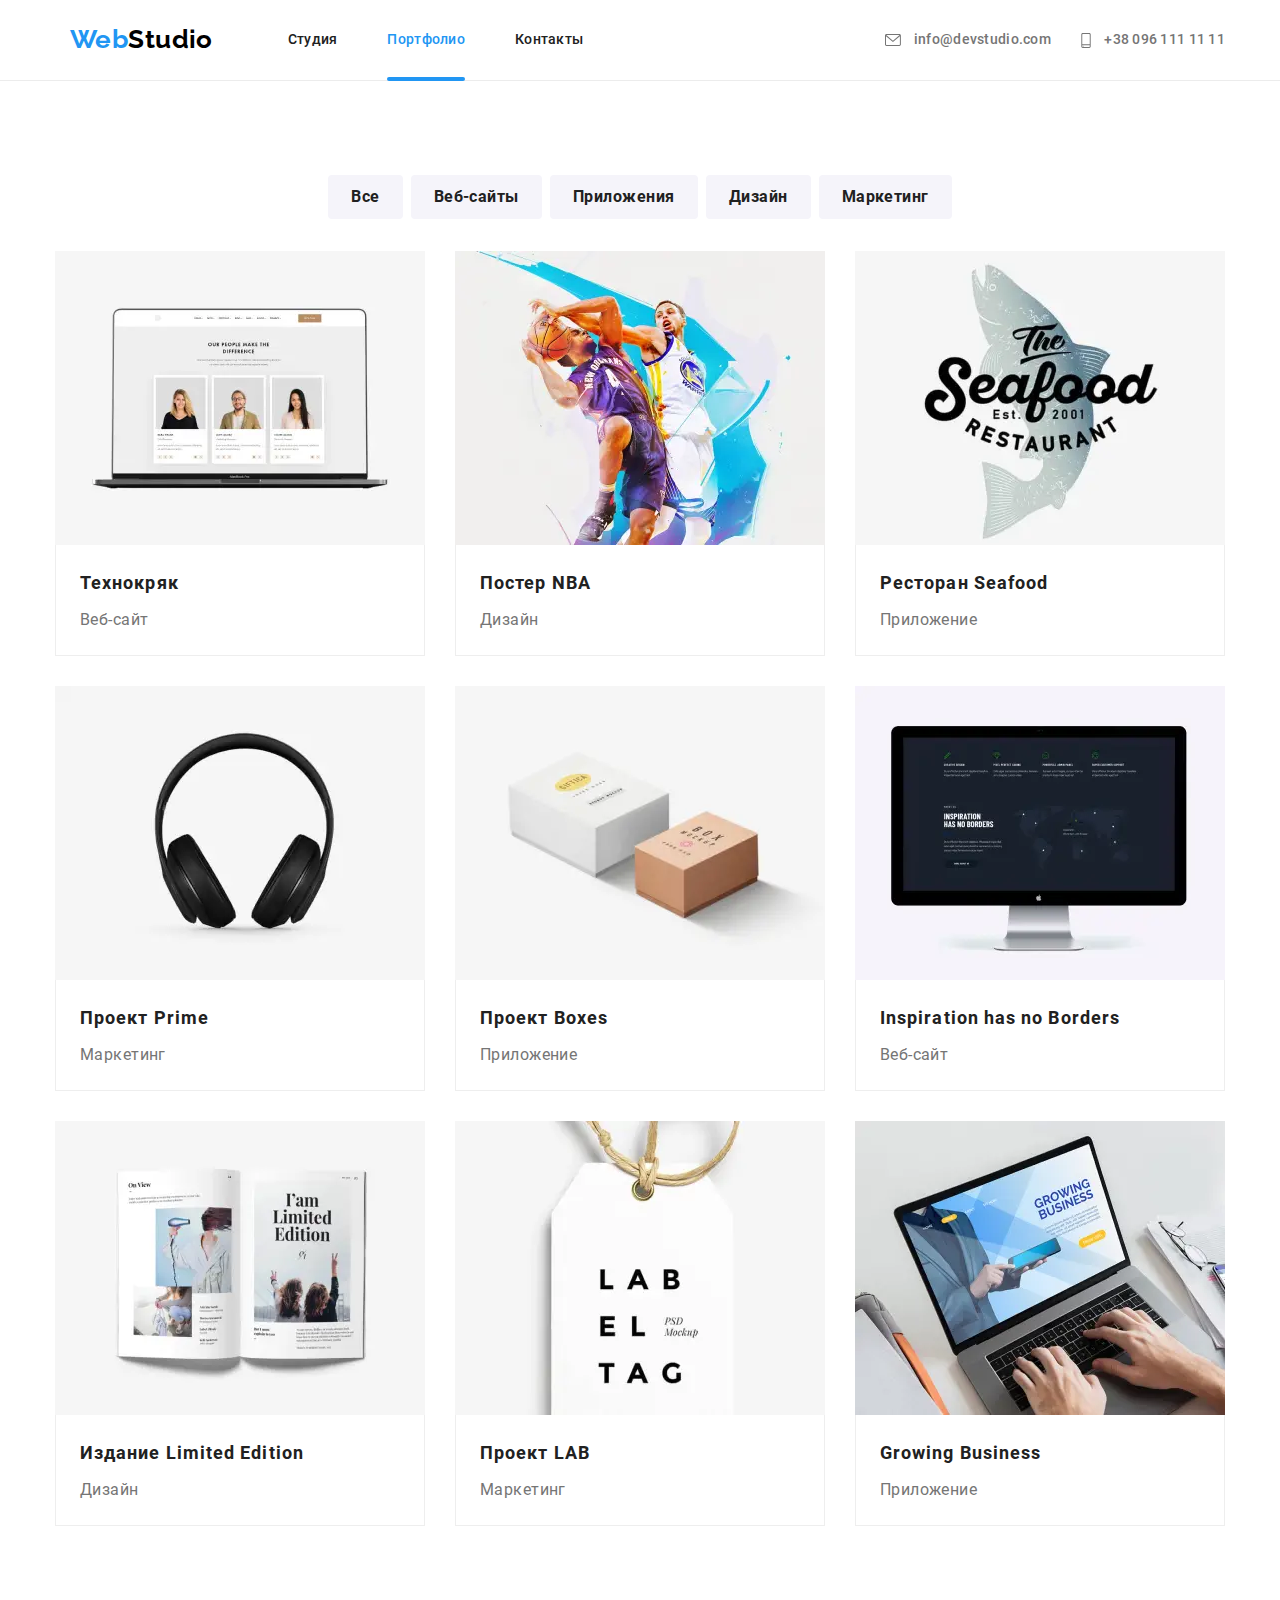
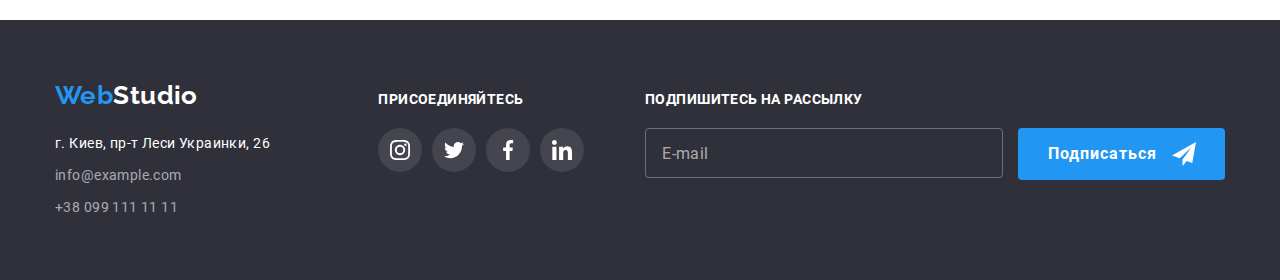
==== commit eb18de47: "Правки позиционирования меню" ====
--- a/portfolio.html
+++ b/portfolio.html
@@ -16,9 +16,9 @@
                 <span class="logo-first">Web</span>Studio
             </a>
             <ul class="list site-nav">
-                <li class="site-nav-item"><a href="./index.html" class="site-nav-link current">Студия</a></li>
+                <li class="site-nav-item"><a href="./index.html" class="site-nav-link">Студия</a></li>
                 <li class="site-nav-item">
-                    <a href="./portfolio.html" class="site-nav-link">Портфолио</a>
+                    <a href="./portfolio.html" class="site-nav-link current">Портфолио</a>
                 </li>
                 <li class="site-nav-item">
                     <a href="#" class="site-nav-link">Контакты</a>
@@ -51,11 +51,10 @@
                 </a>
                 <div class="menu-container" data-menu>
                     <ul class="list site-nav-mobile">
-                        <li class="site-nav-mobile-item"><a href="./index.html"
-                                class="site-nav-link-mobile current">Студия</a>
+                        <li class="site-nav-mobile-item"><a href="./index.html" class="site-nav-link-mobile">Студия</a>
                         </li>
                         <li class="site-nav-mobile-item">
-                            <a href="./portfolio.html" class="site-nav-link-mobile">Портфолио</a>
+                            <a href="./portfolio.html" class="site-nav-link-mobile  current">Портфолио</a>
                         </li>
                         <li class="site-nav-mobile-item">
                             <a href="#" class="site-nav-link-mobile">Контакты</a>
@@ -521,6 +520,7 @@
             </div>
         </div>
     </footer>
+    <script src="./js/menu.js"></script>
 </body>
 
 </html>--- a/css/main.min.css
+++ b/css/main.min.css
@@ -7,5 +7,5 @@
  box-shadow;transition-property:color,  background-color,  box-shadow,- -webkit-box-shadow}.site-nav-link,.contacts-link{padding-top:32px;padding-bottom:32px;display:block;font-weight:500;line-height:1.14;letter-spacing:0.02em;text-decoration:none}html{-webkit-box-sizing:border-box;box-sizing:border-box}*,*::before,*::after{-webkit-box-sizing:inherit;box-sizing:inherit}body{color:#757575;font-family:Roboto, sans-serif;font-style:normal;font-weight:400;font-size:14px;line-height:1.71;letter-spacing:0.03em;background-color:#fff}footer{margin-top:60px;background-color:#2f303a}@media screen and (min-width: 1200px){footer{margin-top:94px}}button{font-family:inherit}img{display:block;margin:0;max-width:100%}.list{list-style:none;padding:0;margin:0}.container{margin-left:auto;margin-right:auto;padding:0px 15px}@media screen and (min-width: 480px){.container{width:480px}}@media screen and (min-width: 768px){.container{width:768px}}@media screen and (min-width: 1200px){.container{width:1200px}}.visually-hidden{position:absolute !important;clip:rect(1px 1px 1px 1px);clip:rect(1px, 1px, 1px, 1px);padding:0 !important;border:0 !important;height:1px !important;width:1px !important;overflow:hidden}.logo{color:#000;display:block;padding-top:16px;padding-bottom:16px;padding-left:15px}.logo-first{color:#2196f3}.logo-footer{color:#fff}.page-header{margin:0;border-bottom:1px solid #ececec}@media screen and (min-width: 1200px){.mobile-nav{display:none}}.main-nav{-webkit-box-align:center;-ms-flex-align:center;align-items:center;display:-webkit-box;display:-ms-flexbox;display:flex}@media screen and (max-width: 1199px){.main-nav{display:none}}.site-nav{display:-webkit-box;display:-ms-flexbox;display:flex;margin-left:75px}.site-nav-item{margin-right:50px;position:relative}.site-nav-item:last-child{margin-right:0}.contacts{display:-webkit-box;display:-ms-flexbox;display:flex;margin-left:auto}.contacts-item{margin-right:30px}.contacts-item:last-child{margin-right:0}.site-nav-link{color:#212121;-webkit-transition-property:color;transition-property:color}.site-nav-link::after{content:"";background-color:#ffffff;-webkit-transition-property:background-color;transition-property:background-color}.site-nav-link:hover::after,.site-nav-link:focus::after,.site-nav-link.current::after{content:"";width:100%;height:4px;border-radius:2px;background-color:#2196f3;position:absolute;bottom:0;left:0;-webkit-transform:translate(0px, 1px);transform:translate(0px, 1px)}.site-nav-link.current{color:#2196f3}.contacts-link{color:#757575;fill:#757575;-webkit-transition-property:color, fill;transition-property:color, fill}.icon-contacts{margin-right:10px;vertical-align:middle}.site-nav-link:hover,.contacts-link:hover,.site-nav-link:focus,.contacts-link:focus{color:#2196f3;fill:#2196f3}.hero{color:#fff;text-align:center;letter-spacing:0.06em}@media screen and (max-width: 767px){.hero{margin-top:60px}}.hero-section{padding-top:118px;padding-bottom:118px;height:400px;width:100%;margin-left:auto;margin-right:auto;background-color:rgba(47,48,58,0.8);background-position:center;background-size:cover}@media screen and (min-width: 1200px){.hero-section{padding-top:200px;padding-bottom:200px;height:600px}}.hero-text-area{margin-left:auto;margin-right:auto;max-width:360px}@media screen and (min-width: 1200px){.hero-text-area{max-width:700px}}.hero-title{margin-top:0;margin-bottom:30px;font-weight:900;font-size:26px;line-height:1.62;letter-spacing:0.06em;text-transform:uppercase}@media screen and (min-width: 1200px){.hero-title{font-size:44px;line-height:1.36}}@media screen and (max-width: 767px){.hero-section{background-image:-webkit-gradient(linear, left top, right top, from(rgba(47,48,58,0.8)), to(rgba(47,48,58,0.8))),url(../images/mobile/header480.jpg);background-image:linear-gradient(to right, rgba(47,48,58,0.8), rgba(47,48,58,0.8)),url(../images/mobile/header480.jpg)}}@media screen and (max-width: 767px) and (min-device-pixel-ratio: 2), screen and (max-width: 767px) and (-webkit-min-device-pixel-ratio: 2), screen and (max-width: 767px) and (min-resolution: 192dpi), screen and (max-width: 767px) and (min-resolution: 2dppx){.hero-section{background-image:-webkit-gradient(linear, left top, right top, from(rgba(47,48,58,0.8)), to(rgba(47,48,58,0.8))),url(../images/mobile/header480-2x.jpg);background-image:linear-gradient(to right, rgba(47,48,58,0.8), rgba(47,48,58,0.8)),url(../images/mobile/header480-2x.jpg)}}@media screen and (min-width: 768px){.hero-section{background-image:-webkit-gradient(linear, left top, right top, from(rgba(47,48,58,0.8)), to(rgba(47,48,58,0.8))),url(../images/tablet/header768.jpg);background-image:linear-gradient(to right, rgba(47,48,58,0.8), rgba(47,48,58,0.8)),url(../images/tablet/header768.jpg)}}@media screen and (min-width: 768px) and (min-device-pixel-ratio: 2), screen and (min-width: 768px) and (-webkit-min-device-pixel-ratio: 2), screen and (min-width: 768px) and (min-resolution: 192dpi), screen and (min-width: 768px) and (min-resolution: 2dppx){.hero-section{background-image:-webkit-gradient(linear, left top, right top, from(rgba(47,48,58,0.8)), to(rgba(47,48,58,0.8))),url(../images/tablet/header768-2x.jpg);background-image:linear-gradient(to right, rgba(47,48,58,0.8), rgba(47,48,58,0.8)),url(../images/tablet/header768-2x.jpg)}}@media screen and (min-width: 1200px){.hero-section{max-width:1600px;height:600px;margin-left:auto;margin-right:auto;padding:200px 0px;background-image:-webkit-gradient(linear, left top, right top, from(rgba(47,48,58,0.8)), to(rgba(47,48,58,0.8))),url(../images/desktop/header1200.jpg);background-image:linear-gradient(to right, rgba(47,48,58,0.8), rgba(47,48,58,0.8)),url(../images/desktop/header1200.jpg)}}@media screen and (min-width: 1200px) and (min-device-pixel-ratio: 2), screen and (min-width: 1200px) and (-webkit-min-device-pixel-ratio: 2), screen and (min-width: 1200px) and (min-resolution: 192dpi), screen and (min-width: 1200px) and (min-resolution: 2dppx){.hero-section{background-image:-webkit-gradient(linear, left top, right top, from(rgba(47,48,58,0.8)), to(rgba(47,48,58,0.8))),url(../images/desktop/header1200-2x.jpg);background-image:linear-gradient(to right, rgba(47,48,58,0.8), rgba(47,48,58,0.8)),url(../images/desktop/header1200-2x.jpg)}}.button.primary{background-color:#2196f3;color:#fff}.button.filter{background-color:#f5f4fa;color:#212121;line-height:1.88;letter-spacing:0.03em;padding:6px 22px;min-width:73px}.subscribe{display:block;padding-left:29px;padding-right:28px;margin-top:20px;margin-left:auto;margin-right:auto}@media screen and (min-width: 1199px){.subscribe{display:inline-block;margin-top:0px;margin-left:12px;margin-right:0px}}.subscribe-icon{fill:#fff;width:24px;height:24px;margin-left:10px;vertical-align:middle}.button.filter:hover,.button.filter:active,.button.filter:focus{background-color:#2196f3;color:#fff;outline:none;-webkit-box-shadow:0px 3px 1px rgba(0,0,0,0.1),0px 1px 2px rgba(0,0,0,0.08),0px 2px 2px rgba(0,0,0,0.12);box-shadow:0px 3px 1px rgba(0,0,0,0.1),0px 1px 2px rgba(0,0,0,0.08),0px 2px 2px rgba(0,0,0,0.12)}.send:hover,.send:focus,.primary:hover,.primary:focus{-webkit-box-shadow:0px 4px 4px rgba(0,0,0,0.15);box-shadow:0px 4px 4px rgba(0,0,0,0.15);background:#188ce8;outline:none}.section{margin-top:60px}@media screen and (min-width: 1200px){.section{margin-top:94px}}.section-title{margin-top:0;margin-bottom:30px;color:#212121;font-weight:700;font-size:28px;line-height:1.18;text-align:center}@media screen and (min-width: 1200px){.section-title{font-size:36px;margin-bottom:50px}}.section-title-description{margin-top:30px;margin-bottom:10px;color:#212121;font-weight:700;font-size:14px;line-height:1.14;text-transform:uppercase}@media screen and (max-width: 767px){.section-title-description{text-align:center}}.section-title-description.white{margin-top:0;margin-bottom:0;padding-top:27px;padding-bottom:27px;display:block;position:absolute;bottom:0;width:100%;background-color:rgba(47,48,58,0.8);color:#fff;text-align:center}.section-grey{padding-top:60px;padding-bottom:60px;margin-top:60px;background-color:#f5f4fa}@media screen and (min-width: 1200px){.section-grey{margin-top:94px;padding-top:94px;padding-bottom:94px}}@media screen and (min-width: 768px){.advantages{display:-webkit-box;display:-ms-flexbox;display:flex;-ms-flex-wrap:wrap;flex-wrap:wrap}}@media screen and (max-width: 767px){.advantages-item{max-width:450px;display:block;margin-left:auto;margin-right:auto}.advantages-item:not(:last-child){margin-bottom:30px}}@media screen and (min-width: 768px) and (max-width: 1199px){.advantages-item{width:calc((100% - 30px) / 2)}.advantages-item:not(:nth-child(2n)){margin-right:30px;margin-left:0}.advantages-item:not(:nth-last-child(-n+2)){margin-bottom:30px}}@media screen and (min-width: 1200px){.advantages-item{width:calc((100% - 90px) / 4)}.advantages-item:not(:nth-child(4n)){margin-right:30px}}.advantages-bg{height:120px;display:-webkit-box;display:-ms-flexbox;display:flex;-webkit-box-align:center;-ms-flex-align:center;align-items:center;-webkit-box-pack:center;-ms-flex-pack:center;justify-content:center;background-color:#f5f4fa;border-radius:4px}.advantages-icon{width:70px;height:70px}.advantages-item-text{margin:0;padding:0}@media screen and (max-width: 1199px){.mobile-hidden{display:none}}.products{display:-webkit-box;display:-ms-flexbox;display:flex}.products-item{width:calc((100% - 60px) / 3);position:relative}.products-item:not(:last-child){margin-right:30px}.team-member{font-size:16px;line-height:1.18;text-align:center}@media screen and (min-width: 768px){.team-member{display:-webkit-box;display:-ms-flexbox;display:flex;-ms-flex-wrap:wrap;flex-wrap:wrap}}.team-member-card{width:100%;background-color:#fff;-webkit-box-shadow:0px 1px 3px rgba(0,0,0,0.12),0px 1px 1px rgba(0,0,0,0.14),0px 2px 1px rgba(0,0,0,0.2);box-shadow:0px 1px 3px rgba(0,0,0,0.12),0px 1px 1px rgba(0,0,0,0.14),0px 2px 1px rgba(0,0,0,0.2);border-radius:0px 0px 4px 4px}.team-member.name{margin-top:0;margin-bottom:10px;display:block;color:#212121;font-weight:500}.team-member.prof{margin-top:0;margin-bottom:16px;display:block}.team-member-description{padding-top:30px;padding-bottom:24px;margin-left:auto;margin-right:auto}@media screen and (max-width: 767px){.team-member-card{margin-right:auto;margin-left:auto;margin-bottom:30px;max-width:450px}.team-member-card:last-child{margin-bottom:0}}@media screen and (min-width: 768px) and (max-width: 1199px){.team-member-card{width:calc((100% - 30px) / 2);margin-right:30px;margin-bottom:30px}.team-member-card:nth-child(2n){margin-right:0px}.team-member-card:nth-last-child(-n+2){margin-bottom:0px}}@media screen and (min-width: 1200px){.team-member-card{width:calc((100% - 90px) / 4);margin-right:30px}.team-member-card:nth-child(4n){margin-right:0px}}.team-member-photo{background-size:cover;display:block;margin-right:auto;margin-left:auto}@media screen and (max-width: 767px){.team-member-photo{max-width:450px;height:auto}}@media screen and (min-width: 768px){.team-member-photo{width:354px;height:374px}}@media screen and (min-width: 1200px){.team-member-photo{width:270px;height:260px}}.clients{margin-top:60px}@media screen and (min-width: 1200px){.clients{margin-top:94px}}.clients-list{display:-webkit-box;display:-ms-flexbox;display:flex;-webkit-box-align:center;-ms-flex-align:center;align-items:center;-ms-flex-wrap:wrap;flex-wrap:wrap}.clients-list-item{display:-webkit-box;display:-ms-flexbox;display:flex;height:90px;border:1px solid #afb1b8;border-radius:4px;-webkit-transition-property:border-color;transition-property:border-color}@media screen and (max-width: 767px){.clients-list-item{width:calc((100% - 30px) / 2)}.clients-list-item:not(:nth-child(2n)){margin-right:30px}.clients-list-item:not(:nth-last-child(-n+2)){margin-bottom:30px}}@media screen and (min-width: 768px) and (max-width: 1199px){.clients-list-item{width:calc((100% - 60px) / 3)}.clients-list-item:not(:nth-child(3n)){margin-right:30px}.clients-list-item:not(:nth-last-child(-n+3)){margin-bottom:30px}}@media screen and (min-width: 1200px){.clients-list-item{width:calc((100% - 150px) / 6)}.clients-list-item:not(:nth-child(6n)){margin-right:30px}}.clients-list-item:hover,.clients-list-item:focus{border-color:#2196f3}.clients-link{display:-webkit-box;display:-ms-flexbox;display:flex;-webkit-box-align:center;-ms-flex-align:center;align-items:center;-webkit-box-pack:center;-ms-flex-pack:center;justify-content:center;height:100%;width:100%;margin:0;padding:0;fill:#afb1b8;-webkit-transition-property:fill;transition-property:fill}.clients-link:hover,.clients-link:focus{fill:#2196f3}@media screen and (max-width: 767px){.portfolio-card{max-width:450px;width:100%;margin-bottom:30px;margin-right:auto;margin-left:auto}.portfolio-card:last-child{margin-bottom:0px}}@media screen and (min-width: 768px) and (max-width: 1199px){.portfolio-card{width:calc((100% - 30px) / 2)}.portfolio-card:not(:nth-child(2n)){margin-right:30px}.portfolio-card:not(:nth-last-child(-n+2)){margin-bottom:30px}}@media screen and (min-width: 1200px){.portfolio-card{width:calc((100% - 60px) / 3)}.portfolio-card:not(:nth-child(3n)){margin-right:30px}.portfolio-card:not(:nth-last-child(-n+3)){margin-bottom:30px}}.portfolio-card-link{color:inherit;text-decoration:none;display:block;margin:0;padding:0;background:#ffffff;-webkit-transition-property:-webkit-box-shadow;transition-property:-webkit-box-shadow;transition-property:box-shadow;transition-property:box-shadow, -webkit-box-shadow}.portfolio-card-link:hover,.portfolio-card-link:focus{-webkit-box-shadow:0px 1px 1px rgba(0,0,0,0.12),0px 4px 4px rgba(0,0,0,0.06),1px 4px 6px rgba(0,0,0,0.16);box-shadow:0px 1px 1px rgba(0,0,0,0.12),0px 4px 4px rgba(0,0,0,0.06),1px 4px 6px rgba(0,0,0,0.16)}.portfolio-item{padding:20px 24px;border-left:1px solid #eeeeee;border-right:1px solid #eeeeee;border-bottom:1px solid #eeeeee}.portfolio-item-title{margin:0;color:#212121;font-weight:700;font-size:18px;line-height:2;letter-spacing:0.06em}.portfolio-item-description{margin-top:4px;margin-bottom:0;font-size:16px;line-height:1.87}.portfolio-item-text{margin:0;padding:77px 24px;width:100%;height:294px;position:absolute;top:0;left:0;background-color:rgba(33,150,243,0.9);color:#fff;font-size:18px;line-height:1.56;-webkit-transform:translatey(101%);transform:translatey(101%);-webkit-transition-property:-webkit-transform;transition-property:-webkit-transform;transition-property:transform;transition-property:transform, -webkit-transform}.overlay-portfolio-text{position:relative;overflow:hidden;min-height:294px}.portfolio-card-link:hover .portfolio-item-text,.portfolio-card-link:focus .portfolio-item-text{-webkit-transform:translatey(0);transform:translatey(0);width:100%;height:100%}.filter-list{display:-webkit-box;display:-ms-flexbox;display:flex;-ms-flex-wrap:wrap;flex-wrap:wrap;-ms-flex-line-pack:center;align-content:center;text-align:center}@media screen and (min-width: 768px){.filter-list{-webkit-box-pack:center;-ms-flex-pack:center;justify-content:center}}@media screen and (max-width: 319px){.filter-list{display:block}}.filter-item:not(:last-child){margin-right:8px}@media screen and (min-width: 400px) and (max-width: 767px){.filter-item:not(:last-child):nth-child(3n){margin-right:0px}.filter-item:not(:last-child):not(:nth-last-child(-n+2)){margin-bottom:15px}}@media screen and (max-width: 399px){.filter-item:not(:last-child):nth-child(2n){margin-right:0px}.filter-item:not(:last-child):not(:last-child){margin-bottom:15px}}@media screen and (max-width: 319px){.filter-item:not(:last-child):not(:last-child){margin-bottom:15px}}.filter-section{margin-top:60px}.works-section{margin-top:32px}.works-list{display:-webkit-box;display:-ms-flexbox;display:flex;-ms-flex-wrap:wrap;flex-wrap:wrap}.footer-link{color:rgba(255,255,255,0.6);font-style:normal;text-decoration:none}.footer-link.address{color:#fff}.footer-action{margin-bottom:20px;margin-top:0px;color:#fff;font-weight:700;font-size:14px;line-height:1.14;text-transform:uppercase}.footer-columns{-webkit-box-align:baseline;-ms-flex-align:baseline;align-items:baseline;padding-bottom:60px;padding-top:60px;text-align:center}@media screen and (min-width: 768px){.footer-columns{display:-webkit-box;display:-ms-flexbox;display:flex;-ms-flex-wrap:wrap;flex-wrap:wrap;-webkit-box-pack:center;-ms-flex-pack:center;justify-content:center;-webkit-box-align:baseline;-ms-flex-align:baseline;align-items:baseline}}@media screen and (min-width: 1200px){.footer-columns{-webkit-box-pack:justify;-ms-flex-pack:justify;justify-content:space-between;-ms-flex-wrap:nowrap;flex-wrap:nowrap;text-align:left}}@media screen and (min-width: 768px){.logo-address{width:calc(50%-15px);margin-right:165px}}@media screen and (min-width: 1200px){.logo-address{width:calc(25% - 30px);margin-right:0;text-align:left;margin-bottom:0}}.address{margin-top:20px}.footer-contacts-mail{margin-top:8px}.footer-contacts-phone{margin-top:8px}.subscribe-form{margin-top:0px}@media screen and (max-width: 1199px){.subscribe-form{margin-top:60px}}.social-link{display:-webkit-box;display:-ms-flexbox;display:flex;-webkit-box-align:center;-ms-flex-align:center;align-items:center;-webkit-box-pack:center;-ms-flex-pack:center;justify-content:center}.social-link>li:not(:last-child){margin-right:10px}.social-link-item{display:-webkit-box;display:-ms-flexbox;display:flex;-webkit-box-align:center;-ms-flex-align:center;align-items:center;margin:0px;padding:12px;fill:#afb1b8;background-color:#ffffff;border-radius:50%;-webkit-transition-property:fill, background-color;transition-property:fill, background-color}.social-link-item:hover,.social-link-item:focus,.social-link-item.footer:hover,.social-link-item.footer:focus{fill:#fff;background-size:44px 44px;background-color:#2196f3;border-radius:50%}.social-link-icon:hover,.social-link-icon:focus{fill:#fff;-webkit-transition-property:fill;transition-property:fill}.social-link-item.footer{fill:#fff;background-color:rgba(255,255,255,0.1);border-radius:50%;-webkit-transition-property:fill, background-color;transition-property:fill, background-color}.follow-block{margin-top:0px}@media screen and (max-width: 767px){.follow-block{margin-top:60px}}.subscribe-field{display:inline-block;outline:none;height:50px;padding-left:16px;padding-right:16px;border:1px solid rgba(255,255,255,0.3);border-radius:4px;background:transparent;font-size:16px;color:#fff;-webkit-transition-property:border;transition-property:border}@media screen and (min-width: 1200px){.subscribe-field{width:358px}}@media screen and (min-width: 480px) and (max-width: 1199px){.subscribe-field{width:450px}}@media screen and (max-width: 479px){.subscribe-field{width:100%}}.subscribe-field::-webkit-input-placeholder{font-size:16px;color:rgba(255,255,255,0.6);letter-spacing:0.03em}.subscribe-field:-ms-input-placeholder{font-size:16px;color:rgba(255,255,255,0.6);letter-spacing:0.03em}.subscribe-field::-ms-input-placeholder{font-size:16px;color:rgba(255,255,255,0.6);letter-spacing:0.03em}.subscribe-field::placeholder{font-size:16px;color:rgba(255,255,255,0.6);letter-spacing:0.03em}.subscribe-field:hover,.subscribe-field:focus,.subscribe-field:not(:placeholder-shown){border-color:#fff}.modal-form{font-weight:400;font-size:12px;line-height:1.17;letter-spacing:0.01em;color:#757575;padding-right:40px;padding-left:40px}.modal-form-title{margin-top:40px;margin-bottom:12px;font-weight:700;font-size:20px;line-height:1.15;text-align:center;letter-spacing:0.03em;color:#212121}.modal-form-field{display:block;width:100%;height:40px;background:transparent;border:1px solid rgba(33,33,33,0.2);border-radius:4px;padding-left:42px;padding-right:12px;margin-bottom:10px;outline:none;-webkit-transition-property:border;transition-property:border}.modal-form-field::-webkit-input-placeholder{color:rgba(117,117,117,0.5)}.modal-form-field:-ms-input-placeholder{color:rgba(117,117,117,0.5)}.modal-form-field::-ms-input-placeholder{color:rgba(117,117,117,0.5)}.modal-form-field::placeholder{color:rgba(117,117,117,0.5)}.modal-form-label{display:block;margin-bottom:4px}.modal-form-icon{position:absolute;left:15px;top:50%;-webkit-transform:translate(0%, -50%);transform:translate(0%, -50%);fill:#212121;-webkit-transition-property:fill;transition-property:fill}.modal-form-wrap{position:relative}textarea.modal-form-field{height:120px;resize:none;padding:12px 16px}.modal-form-field:focus+.modal-form-icon,.modal-form-field:hover+.modal-form-icon{fill:#2196f3}.modal-form-field:focus,.modal-form-field:hover{border:1px solid #2196f3}.button-submit-wrap{display:-webkit-box;display:-ms-flexbox;display:flex;-webkit-box-pack:center;-ms-flex-pack:center;justify-content:center;margin-top:30px;margin-bottom:40px}.custom-checkbox-wrap{display:-webkit-box;display:-ms-flexbox;display:flex;-webkit-box-pack:center;-ms-flex-pack:center;justify-content:center;margin-top:20px;font-size:14px;line-height:2}.custom-checkbox{position:absolute;width:1px;height:1px;margin:-1px;border:0;padding:0;clip:rect(0 0 0 0);overflow:hidden}.check-label{display:-webkit-box;display:-ms-flexbox;display:flex;-webkit-box-align:center;-ms-flex-align:center;align-items:center;cursor:pointer}.icon-check{display:inline-block;width:16px;height:15px;margin-right:7px;border:2px solid #212121;border-radius:4px;background-color:rgba(255,255,255,0);-webkit-transition-property:border, background-color;transition-property:border, background-color}.custom-checkbox:checked+.icon-check{background-color:#2196f3;background-image:url(../images/icons/icon-check.svg);background-size:contain;background-origin:border-box;border-color:#2196f3}.policy-link{color:#2196f3;text-decoration:underline}.backdrop{position:fixed;top:0;left:0;right:0;bottom:0;width:100%;height:100%;background-color:rgba(0,0,0,0.2);opacity:1;-webkit-transition-property:opacity;transition-property:opacity}.backdrop.is-hidden{visibility:hidden;pointer-events:none;opacity:0}.modal-window{position:absolute;top:50%;left:50%;-webkit-transform:translate(-50%, -50%);transform:translate(-50%, -50%);width:90%;max-width:528px;background-color:#ffffff;-webkit-box-shadow:0px 1px 3px rgba(0,0,0,0.12),0px 1px 1px rgba(0,0,0,0.14),0px 2px 1px rgba(0,0,0,0.2);box-shadow:0px 1px 3px rgba(0,0,0,0.12),0px 1px 1px rgba(0,0,0,0.14),0px 2px 1px rgba(0,0,0,0.2);border-radius:4px}.close-button{position:absolute;right:8px;top:8px;width:30px;height:30px;border:1px solid rgba(0,0,0,0.1);border-radius:50%;cursor:pointer}.close-button:hover,.close-button:focus{fill:#2196f3}.close-button:active{outline:none}.modal-form-icon.close-icon{-webkit-transform:translate(-50%, -50%);transform:translate(-50%, -50%);fill:black}.close-button:hover .modal-form-icon.close-icon,.close-button:focus .modal-form-icon.close-icon{fill:#2196f3}.mobile-nav-container{position:fixed;width:100%;height:60px;background-color:#fff;border-bottom:1px solid #ececec}@media screen and (min-width: 768px){.mobile-nav-container{display:none}}.mobile-nav{display:-webkit-box;display:-ms-flexbox;display:flex;-webkit-box-pack:justify;-ms-flex-pack:justify;justify-content:space-between;-webkit-box-align:center;-ms-flex-align:center;align-items:center;width:450px}@media screen and (max-width: 767px){.menu-btn{display:-webkit-inline-box;display:-ms-inline-flexbox;display:inline-flex;padding:0;color:#212121;background-color:#fff;background-origin:border-box;border:none;cursor:pointer}.menu-btn:hover,.menu-btn:focus{color:#2196f3}.menu-btn .open-icon{display:block}.menu-btn .close-icon{display:none}.menu-icon{fill:currentColor}.menu-btn.is-open .open-icon{display:none}.menu-btn.is-open .close-icon{display:block}}@media screen and (max-width: 767px){.menu-container{position:absolute;top:60px;left:0;width:100%;text-align:center;background-color:#fff;-webkit-box-shadow:0px 4px 8px rgba(0,0,0,0.04),0px 2px 4px rgba(0,0,0,0.08),0px 1px 3px rgba(0,0,0,0.16);box-shadow:0px 4px 8px rgba(0,0,0,0.04),0px 2px 4px rgba(0,0,0,0.08),0px 1px 3px rgba(0,0,0,0.16);opacity:0;pointer-events:none;-webkit-transform:translateY(-100%);transform:translateY(-100%);-webkit-transition:opacity 300ms linear, -webkit-transform 200ms linear;transition:opacity 300ms linear, -webkit-transform 200ms linear;transition:transform 200ms linear, opacity 300ms linear;transition:transform 200ms linear, opacity 300ms linear, -webkit-transform 200ms linear}.menu-container.is-open{-webkit-transform:translateY(0);transform:translateY(0);opacity:1;pointer-events:initial;z-index:10}}@media screen and (min-width: 768px){.menu-container{display:none}}.site-nav-mobile{padding-top:60px}.site-nav-mobile-item{text-align:center;margin-bottom:40px}.site-nav-mobile-item:last-child{margin-bottom:0px}.contacts-mobile{padding-top:60px;padding-bottom:60px}.contacts-mobile-item{text-align:center;margin-bottom:16px}.contacts-mobile-item:last-child{margin-bottom:0}.site-nav-link-mobile{color:#212121;position:relative;display:inline-block;text-align:center;text-decoration:none;font-weight:500;font-size:18px;line-height:1.17;letter-spacing:0.02em;-webkit-transition-property:color;transition-property:color}.site-nav-link-mobile::after{content:"";background-color:#ffffff;-webkit-transition-property:background-color;transition-property:background-color}.site-nav-link-mobile:hover::after,.site-nav-link-mobile:focus::after,.site-nav-link-mobile.current::after{content:"";width:100%;height:4px;border-radius:2px;background-color:#2196f3;position:absolute;bottom:-8px;left:0;-webkit-transform:translate(0px, 1px);transform:translate(0px, 1px)}.site-nav-link-mobile.current{color:#2196f3}.contacts-link-mobile{color:#757575;display:block;text-align:center;text-decoration:none;font-weight:500;font-size:18px;line-height:1.17;letter-spacing:0.02em;fill:#757575;-webkit-transition-property:color, fill;transition-property:color, fill}.icon-contacts{margin-right:10px;vertical-align:middle}.site-nav-link-mobile:hover,.contacts-link-mobile:hover,.site-nav-link-mobile:focus,.contacts-link-mobile:focus{color:#2196f3;fill:#2196f3}.logo-mobile{font-family:Raleway, serif;font-style:normal;font-weight:700;font-size:24px;line-height:1.17;text-decoration:none;color:#212121;display:block;padding-top:16px;padding-bottom:16px}.logo-first-mobile{color:#2196f3}
+ -webkit-box-shadow}.site-nav-link,.contacts-link{padding-top:32px;padding-bottom:32px;display:block;font-weight:500;line-height:1.14;letter-spacing:0.02em;text-decoration:none}html{-webkit-box-sizing:border-box;box-sizing:border-box}*,*::before,*::after{-webkit-box-sizing:inherit;box-sizing:inherit}body{color:#757575;font-family:Roboto, sans-serif;font-style:normal;font-weight:400;font-size:14px;line-height:1.71;letter-spacing:0.03em;background-color:#fff}footer{margin-top:60px;background-color:#2f303a}@media screen and (min-width: 1200px){footer{margin-top:94px}}button{font-family:inherit}img{display:block;margin:0;max-width:100%}.list{list-style:none;padding:0;margin:0}.container{margin-left:auto;margin-right:auto;padding:0px 15px}@media screen and (min-width: 480px){.container{width:480px}}@media screen and (min-width: 768px){.container{width:768px}}@media screen and (min-width: 1200px){.container{width:1200px}}.visually-hidden{position:absolute !important;clip:rect(1px 1px 1px 1px);clip:rect(1px, 1px, 1px, 1px);padding:0 !important;border:0 !important;height:1px !important;width:1px !important;overflow:hidden}.logo{color:#000;display:block;padding-top:16px;padding-bottom:16px;padding-left:15px}.logo-first{color:#2196f3}.logo-footer{color:#fff}.page-header{margin:0;border-bottom:1px solid #ececec}@media screen and (min-width: 1200px){.mobile-nav{display:none}}.main-nav{-webkit-box-align:center;-ms-flex-align:center;align-items:center;display:-webkit-box;display:-ms-flexbox;display:flex}@media screen and (max-width: 1199px){.main-nav{display:none}}.site-nav{display:-webkit-box;display:-ms-flexbox;display:flex;margin-left:75px}.site-nav-item{margin-right:50px;position:relative}.site-nav-item:last-child{margin-right:0}.contacts{display:-webkit-box;display:-ms-flexbox;display:flex;margin-left:auto}.contacts-item{margin-right:30px}.contacts-item:last-child{margin-right:0}.site-nav-link{color:#212121;-webkit-transition-property:color;transition-property:color}.site-nav-link::after{content:"";background-color:#ffffff;-webkit-transition-property:background-color;transition-property:background-color}.site-nav-link:hover::after,.site-nav-link:focus::after,.site-nav-link.current::after{content:"";width:100%;height:4px;border-radius:2px;background-color:#2196f3;position:absolute;bottom:0;left:0;-webkit-transform:translate(0px, 1px);transform:translate(0px, 1px)}.site-nav-link.current{color:#2196f3}.contacts-link{color:#757575;fill:#757575;-webkit-transition-property:color, fill;transition-property:color, fill}.icon-contacts{margin-right:10px;vertical-align:middle}.site-nav-link:hover,.contacts-link:hover,.site-nav-link:focus,.contacts-link:focus{color:#2196f3;fill:#2196f3}.hero{color:#fff;text-align:center;letter-spacing:0.06em}@media screen and (max-width: 767px){.hero{margin-top:60px}}.hero-section{padding-top:118px;padding-bottom:118px;height:400px;width:100%;margin-left:auto;margin-right:auto;background-color:rgba(47,48,58,0.8);background-position:center;background-size:cover}@media screen and (min-width: 1200px){.hero-section{padding-top:200px;padding-bottom:200px;height:600px}}.hero-text-area{margin-left:auto;margin-right:auto;max-width:360px}@media screen and (min-width: 1200px){.hero-text-area{max-width:700px}}.hero-title{margin-top:0;margin-bottom:30px;font-weight:900;font-size:26px;line-height:1.62;letter-spacing:0.06em;text-transform:uppercase}@media screen and (min-width: 1200px){.hero-title{font-size:44px;line-height:1.36}}@media screen and (max-width: 767px){.hero-section{background-image:-webkit-gradient(linear, left top, right top, from(rgba(47,48,58,0.8)), to(rgba(47,48,58,0.8))),url(../images/mobile/header480.jpg);background-image:linear-gradient(to right, rgba(47,48,58,0.8), rgba(47,48,58,0.8)),url(../images/mobile/header480.jpg)}}@media screen and (max-width: 767px) and (min-device-pixel-ratio: 2), screen and (max-width: 767px) and (-webkit-min-device-pixel-ratio: 2), screen and (max-width: 767px) and (min-resolution: 192dpi), screen and (max-width: 767px) and (min-resolution: 2dppx){.hero-section{background-image:-webkit-gradient(linear, left top, right top, from(rgba(47,48,58,0.8)), to(rgba(47,48,58,0.8))),url(../images/mobile/header480-2x.jpg);background-image:linear-gradient(to right, rgba(47,48,58,0.8), rgba(47,48,58,0.8)),url(../images/mobile/header480-2x.jpg)}}@media screen and (min-width: 768px){.hero-section{background-image:-webkit-gradient(linear, left top, right top, from(rgba(47,48,58,0.8)), to(rgba(47,48,58,0.8))),url(../images/tablet/header768.jpg);background-image:linear-gradient(to right, rgba(47,48,58,0.8), rgba(47,48,58,0.8)),url(../images/tablet/header768.jpg)}}@media screen and (min-width: 768px) and (min-device-pixel-ratio: 2), screen and (min-width: 768px) and (-webkit-min-device-pixel-ratio: 2), screen and (min-width: 768px) and (min-resolution: 192dpi), screen and (min-width: 768px) and (min-resolution: 2dppx){.hero-section{background-image:-webkit-gradient(linear, left top, right top, from(rgba(47,48,58,0.8)), to(rgba(47,48,58,0.8))),url(../images/tablet/header768-2x.jpg);background-image:linear-gradient(to right, rgba(47,48,58,0.8), rgba(47,48,58,0.8)),url(../images/tablet/header768-2x.jpg)}}@media screen and (min-width: 1200px){.hero-section{max-width:1600px;height:600px;margin-left:auto;margin-right:auto;padding:200px 0px;background-image:-webkit-gradient(linear, left top, right top, from(rgba(47,48,58,0.8)), to(rgba(47,48,58,0.8))),url(../images/desktop/header1200.jpg);background-image:linear-gradient(to right, rgba(47,48,58,0.8), rgba(47,48,58,0.8)),url(../images/desktop/header1200.jpg)}}@media screen and (min-width: 1200px) and (min-device-pixel-ratio: 2), screen and (min-width: 1200px) and (-webkit-min-device-pixel-ratio: 2), screen and (min-width: 1200px) and (min-resolution: 192dpi), screen and (min-width: 1200px) and (min-resolution: 2dppx){.hero-section{background-image:-webkit-gradient(linear, left top, right top, from(rgba(47,48,58,0.8)), to(rgba(47,48,58,0.8))),url(../images/desktop/header1200-2x.jpg);background-image:linear-gradient(to right, rgba(47,48,58,0.8), rgba(47,48,58,0.8)),url(../images/desktop/header1200-2x.jpg)}}.button.primary{background-color:#2196f3;color:#fff}.button.filter{background-color:#f5f4fa;color:#212121;line-height:1.88;letter-spacing:0.03em;padding:6px 22px;min-width:73px}.subscribe{display:block;padding-left:29px;padding-right:28px;margin-top:20px;margin-left:auto;margin-right:auto}@media screen and (min-width: 1199px){.subscribe{display:inline-block;margin-top:0px;margin-left:12px;margin-right:0px}}.subscribe-icon{fill:#fff;width:24px;height:24px;margin-left:10px;vertical-align:middle}.button.filter:hover,.button.filter:active,.button.filter:focus{background-color:#2196f3;color:#fff;outline:none;-webkit-box-shadow:0px 3px 1px rgba(0,0,0,0.1),0px 1px 2px rgba(0,0,0,0.08),0px 2px 2px rgba(0,0,0,0.12);box-shadow:0px 3px 1px rgba(0,0,0,0.1),0px 1px 2px rgba(0,0,0,0.08),0px 2px 2px rgba(0,0,0,0.12)}.send:hover,.send:focus,.primary:hover,.primary:focus{-webkit-box-shadow:0px 4px 4px rgba(0,0,0,0.15);box-shadow:0px 4px 4px rgba(0,0,0,0.15);background:#188ce8;outline:none}.section{margin-top:60px}@media screen and (min-width: 1200px){.section{margin-top:94px}}.section-title{margin-top:0;margin-bottom:30px;color:#212121;font-weight:700;font-size:28px;line-height:1.18;text-align:center}@media screen and (min-width: 1200px){.section-title{font-size:36px;margin-bottom:50px}}.section-title-description{margin-top:30px;margin-bottom:10px;color:#212121;font-weight:700;font-size:14px;line-height:1.14;text-transform:uppercase}@media screen and (max-width: 767px){.section-title-description{text-align:center}}.section-title-description.white{margin-top:0;margin-bottom:0;padding-top:27px;padding-bottom:27px;display:block;position:absolute;bottom:0;width:100%;background-color:rgba(47,48,58,0.8);color:#fff;text-align:center}.section-grey{padding-top:60px;padding-bottom:60px;margin-top:60px;background-color:#f5f4fa}@media screen and (min-width: 1200px){.section-grey{margin-top:94px;padding-top:94px;padding-bottom:94px}}@media screen and (min-width: 768px){.advantages{display:-webkit-box;display:-ms-flexbox;display:flex;-ms-flex-wrap:wrap;flex-wrap:wrap}}@media screen and (max-width: 767px){.advantages-item{max-width:450px;display:block;margin-left:auto;margin-right:auto}.advantages-item:not(:last-child){margin-bottom:30px}}@media screen and (min-width: 768px) and (max-width: 1199px){.advantages-item{width:calc((100% - 30px) / 2)}.advantages-item:not(:nth-child(2n)){margin-right:30px;margin-left:0}.advantages-item:not(:nth-last-child(-n+2)){margin-bottom:30px}}@media screen and (min-width: 1200px){.advantages-item{width:calc((100% - 90px) / 4)}.advantages-item:not(:nth-child(4n)){margin-right:30px}}.advantages-bg{height:120px;display:-webkit-box;display:-ms-flexbox;display:flex;-webkit-box-align:center;-ms-flex-align:center;align-items:center;-webkit-box-pack:center;-ms-flex-pack:center;justify-content:center;background-color:#f5f4fa;border-radius:4px}.advantages-icon{width:70px;height:70px}.advantages-item-text{margin:0;padding:0}@media screen and (max-width: 1199px){.mobile-hidden{display:none}}.products{display:-webkit-box;display:-ms-flexbox;display:flex}.products-item{width:calc((100% - 60px) / 3);position:relative}.products-item:not(:last-child){margin-right:30px}.team-member{font-size:16px;line-height:1.18;text-align:center}@media screen and (min-width: 768px){.team-member{display:-webkit-box;display:-ms-flexbox;display:flex;-ms-flex-wrap:wrap;flex-wrap:wrap}}.team-member-card{width:100%;background-color:#fff;-webkit-box-shadow:0px 1px 3px rgba(0,0,0,0.12),0px 1px 1px rgba(0,0,0,0.14),0px 2px 1px rgba(0,0,0,0.2);box-shadow:0px 1px 3px rgba(0,0,0,0.12),0px 1px 1px rgba(0,0,0,0.14),0px 2px 1px rgba(0,0,0,0.2);border-radius:0px 0px 4px 4px}.team-member.name{margin-top:0;margin-bottom:10px;display:block;color:#212121;font-weight:500}.team-member.prof{margin-top:0;margin-bottom:16px;display:block}.team-member-description{padding-top:30px;padding-bottom:24px;margin-left:auto;margin-right:auto}@media screen and (max-width: 767px){.team-member-card{margin-right:auto;margin-left:auto;margin-bottom:30px;max-width:450px}.team-member-card:last-child{margin-bottom:0}}@media screen and (min-width: 768px) and (max-width: 1199px){.team-member-card{width:calc((100% - 30px) / 2);margin-right:30px;margin-bottom:30px}.team-member-card:nth-child(2n){margin-right:0px}.team-member-card:nth-last-child(-n+2){margin-bottom:0px}}@media screen and (min-width: 1200px){.team-member-card{width:calc((100% - 90px) / 4);margin-right:30px}.team-member-card:nth-child(4n){margin-right:0px}}.team-member-photo{background-size:cover;display:block;margin-right:auto;margin-left:auto}@media screen and (max-width: 767px){.team-member-photo{max-width:450px;height:auto}}@media screen and (min-width: 768px){.team-member-photo{width:354px;height:374px}}@media screen and (min-width: 1200px){.team-member-photo{width:270px;height:260px}}.clients{margin-top:60px}@media screen and (min-width: 1200px){.clients{margin-top:94px}}.clients-list{display:-webkit-box;display:-ms-flexbox;display:flex;-webkit-box-align:center;-ms-flex-align:center;align-items:center;-ms-flex-wrap:wrap;flex-wrap:wrap}.clients-list-item{display:-webkit-box;display:-ms-flexbox;display:flex;height:90px;border:1px solid #afb1b8;border-radius:4px;-webkit-transition-property:border-color;transition-property:border-color}@media screen and (max-width: 767px){.clients-list-item{width:calc((100% - 30px) / 2)}.clients-list-item:not(:nth-child(2n)){margin-right:30px}.clients-list-item:not(:nth-last-child(-n+2)){margin-bottom:30px}}@media screen and (min-width: 768px) and (max-width: 1199px){.clients-list-item{width:calc((100% - 60px) / 3)}.clients-list-item:not(:nth-child(3n)){margin-right:30px}.clients-list-item:not(:nth-last-child(-n+3)){margin-bottom:30px}}@media screen and (min-width: 1200px){.clients-list-item{width:calc((100% - 150px) / 6)}.clients-list-item:not(:nth-child(6n)){margin-right:30px}}.clients-list-item:hover,.clients-list-item:focus{border-color:#2196f3}.clients-link{display:-webkit-box;display:-ms-flexbox;display:flex;-webkit-box-align:center;-ms-flex-align:center;align-items:center;-webkit-box-pack:center;-ms-flex-pack:center;justify-content:center;height:100%;width:100%;margin:0;padding:0;fill:#afb1b8;-webkit-transition-property:fill;transition-property:fill}.clients-link:hover,.clients-link:focus{fill:#2196f3}@media screen and (max-width: 767px){.portfolio-card{max-width:450px;width:100%;margin-bottom:30px;margin-right:auto;margin-left:auto}.portfolio-card:last-child{margin-bottom:0px}}@media screen and (min-width: 768px) and (max-width: 1199px){.portfolio-card{width:calc((100% - 30px) / 2)}.portfolio-card:not(:nth-child(2n)){margin-right:30px}.portfolio-card:not(:nth-last-child(-n+2)){margin-bottom:30px}}@media screen and (min-width: 1200px){.portfolio-card{width:calc((100% - 60px) / 3)}.portfolio-card:not(:nth-child(3n)){margin-right:30px}.portfolio-card:not(:nth-last-child(-n+3)){margin-bottom:30px}}.portfolio-card-link{color:inherit;text-decoration:none;display:block;margin:0;padding:0;background:#ffffff;-webkit-transition-property:-webkit-box-shadow;transition-property:-webkit-box-shadow;transition-property:box-shadow;transition-property:box-shadow, -webkit-box-shadow}.portfolio-card-link:hover,.portfolio-card-link:focus{-webkit-box-shadow:0px 1px 1px rgba(0,0,0,0.12),0px 4px 4px rgba(0,0,0,0.06),1px 4px 6px rgba(0,0,0,0.16);box-shadow:0px 1px 1px rgba(0,0,0,0.12),0px 4px 4px rgba(0,0,0,0.06),1px 4px 6px rgba(0,0,0,0.16)}.portfolio-item{padding:20px 24px;border-left:1px solid #eeeeee;border-right:1px solid #eeeeee;border-bottom:1px solid #eeeeee}.portfolio-item-title{margin:0;color:#212121;font-weight:700;font-size:18px;line-height:2;letter-spacing:0.06em}.portfolio-item-description{margin-top:4px;margin-bottom:0;font-size:16px;line-height:1.87}.portfolio-item-text{margin:0;padding:77px 24px;width:100%;height:294px;position:absolute;top:0;left:0;background-color:rgba(33,150,243,0.9);color:#fff;font-size:18px;line-height:1.56;-webkit-transform:translatey(101%);transform:translatey(101%);-webkit-transition-property:-webkit-transform;transition-property:-webkit-transform;transition-property:transform;transition-property:transform, -webkit-transform}.overlay-portfolio-text{position:relative;overflow:hidden;min-height:294px}.portfolio-card-link:hover .portfolio-item-text,.portfolio-card-link:focus .portfolio-item-text{-webkit-transform:translatey(0);transform:translatey(0);width:100%;height:100%}.filter-list{display:-webkit-box;display:-ms-flexbox;display:flex;-ms-flex-wrap:wrap;flex-wrap:wrap;-ms-flex-line-pack:center;align-content:center;text-align:center}@media screen and (min-width: 768px){.filter-list{-webkit-box-pack:center;-ms-flex-pack:center;justify-content:center}}@media screen and (max-width: 319px){.filter-list{display:block}}.filter-item:not(:last-child){margin-right:8px}@media screen and (min-width: 400px) and (max-width: 767px){.filter-item:not(:last-child):nth-child(3n){margin-right:0px}.filter-item:not(:last-child):not(:nth-last-child(-n+2)){margin-bottom:15px}}@media screen and (max-width: 399px){.filter-item:not(:last-child):nth-child(2n){margin-right:0px}.filter-item:not(:last-child):not(:last-child){margin-bottom:15px}}@media screen and (max-width: 319px){.filter-item:not(:last-child):not(:last-child){margin-bottom:15px}}@media screen and (max-width: 767px){.filter-section{margin-top:120px}}@media screen and (min-width: 768px){.filter-section{margin-top:60px}}@media screen and (min-width: 1200px){.filter-section{margin-top:94px}}.works-section{margin-top:32px}.works-list{display:-webkit-box;display:-ms-flexbox;display:flex;-ms-flex-wrap:wrap;flex-wrap:wrap}.footer-link{color:rgba(255,255,255,0.6);font-style:normal;text-decoration:none}.footer-link.address{color:#fff}.footer-action{margin-bottom:20px;margin-top:0px;color:#fff;font-weight:700;font-size:14px;line-height:1.14;text-transform:uppercase}.footer-columns{-webkit-box-align:baseline;-ms-flex-align:baseline;align-items:baseline;padding-bottom:60px;padding-top:60px;text-align:center}@media screen and (min-width: 768px){.footer-columns{display:-webkit-box;display:-ms-flexbox;display:flex;-ms-flex-wrap:wrap;flex-wrap:wrap;-webkit-box-pack:center;-ms-flex-pack:center;justify-content:center;-webkit-box-align:baseline;-ms-flex-align:baseline;align-items:baseline}}@media screen and (min-width: 1200px){.footer-columns{-webkit-box-pack:justify;-ms-flex-pack:justify;justify-content:space-between;-ms-flex-wrap:nowrap;flex-wrap:nowrap;text-align:left}}@media screen and (min-width: 768px){.logo-address{width:calc(50%-15px);margin-right:165px}}@media screen and (min-width: 1200px){.logo-address{width:calc(25% - 30px);margin-right:0;text-align:left;margin-bottom:0}}.address{margin-top:20px}.footer-contacts-mail{margin-top:8px}.footer-contacts-phone{margin-top:8px}.subscribe-form{margin-top:0px}@media screen and (max-width: 1199px){.subscribe-form{margin-top:60px}}.social-link{display:-webkit-box;display:-ms-flexbox;display:flex;-webkit-box-align:center;-ms-flex-align:center;align-items:center;-webkit-box-pack:center;-ms-flex-pack:center;justify-content:center}.social-link>li:not(:last-child){margin-right:10px}.social-link-item{display:-webkit-box;display:-ms-flexbox;display:flex;-webkit-box-align:center;-ms-flex-align:center;align-items:center;margin:0px;padding:12px;fill:#afb1b8;background-color:#ffffff;border-radius:50%;-webkit-transition-property:fill, background-color;transition-property:fill, background-color}.social-link-item:hover,.social-link-item:focus,.social-link-item.footer:hover,.social-link-item.footer:focus{fill:#fff;background-size:44px 44px;background-color:#2196f3;border-radius:50%}.social-link-icon:hover,.social-link-icon:focus{fill:#fff;-webkit-transition-property:fill;transition-property:fill}.social-link-item.footer{fill:#fff;background-color:rgba(255,255,255,0.1);border-radius:50%;-webkit-transition-property:fill, background-color;transition-property:fill, background-color}.follow-block{margin-top:0px}@media screen and (max-width: 767px){.follow-block{margin-top:60px}}.subscribe-field{display:inline-block;outline:none;height:50px;padding-left:16px;padding-right:16px;border:1px solid rgba(255,255,255,0.3);border-radius:4px;background:transparent;font-size:16px;color:#fff;-webkit-transition-property:border;transition-property:border}@media screen and (min-width: 1200px){.subscribe-field{width:358px}}@media screen and (min-width: 480px) and (max-width: 1199px){.subscribe-field{width:450px}}@media screen and (max-width: 479px){.subscribe-field{width:100%}}.subscribe-field::-webkit-input-placeholder{font-size:16px;color:rgba(255,255,255,0.6);letter-spacing:0.03em}.subscribe-field:-ms-input-placeholder{font-size:16px;color:rgba(255,255,255,0.6);letter-spacing:0.03em}.subscribe-field::-ms-input-placeholder{font-size:16px;color:rgba(255,255,255,0.6);letter-spacing:0.03em}.subscribe-field::placeholder{font-size:16px;color:rgba(255,255,255,0.6);letter-spacing:0.03em}.subscribe-field:hover,.subscribe-field:focus,.subscribe-field:not(:placeholder-shown){border-color:#fff}.modal-form{font-weight:400;font-size:12px;line-height:1.17;letter-spacing:0.01em;color:#757575;padding-right:40px;padding-left:40px}.modal-form-title{margin-top:40px;margin-bottom:12px;font-weight:700;font-size:20px;line-height:1.15;text-align:center;letter-spacing:0.03em;color:#212121}.modal-form-field{display:block;width:100%;height:40px;background:transparent;border:1px solid rgba(33,33,33,0.2);border-radius:4px;padding-left:42px;padding-right:12px;margin-bottom:10px;outline:none;-webkit-transition-property:border;transition-property:border}.modal-form-field::-webkit-input-placeholder{color:rgba(117,117,117,0.5)}.modal-form-field:-ms-input-placeholder{color:rgba(117,117,117,0.5)}.modal-form-field::-ms-input-placeholder{color:rgba(117,117,117,0.5)}.modal-form-field::placeholder{color:rgba(117,117,117,0.5)}.modal-form-label{display:block;margin-bottom:4px}.modal-form-icon{position:absolute;left:15px;top:50%;-webkit-transform:translate(0%, -50%);transform:translate(0%, -50%);fill:#212121;-webkit-transition-property:fill;transition-property:fill}.modal-form-wrap{position:relative}textarea.modal-form-field{height:120px;resize:none;padding:12px 16px}.modal-form-field:focus+.modal-form-icon,.modal-form-field:hover+.modal-form-icon{fill:#2196f3}.modal-form-field:focus,.modal-form-field:hover{border:1px solid #2196f3}.button-submit-wrap{display:-webkit-box;display:-ms-flexbox;display:flex;-webkit-box-pack:center;-ms-flex-pack:center;justify-content:center;margin-top:30px;margin-bottom:40px}.custom-checkbox-wrap{display:-webkit-box;display:-ms-flexbox;display:flex;-webkit-box-pack:center;-ms-flex-pack:center;justify-content:center;margin-top:20px;font-size:14px;line-height:2}.custom-checkbox{position:absolute;width:1px;height:1px;margin:-1px;border:0;padding:0;clip:rect(0 0 0 0);overflow:hidden}.check-label{display:-webkit-box;display:-ms-flexbox;display:flex;-webkit-box-align:center;-ms-flex-align:center;align-items:center;cursor:pointer}.icon-check{display:inline-block;width:16px;height:15px;margin-right:7px;border:2px solid #212121;border-radius:4px;background-color:rgba(255,255,255,0);-webkit-transition-property:border, background-color;transition-property:border, background-color}.custom-checkbox:checked+.icon-check{background-color:#2196f3;background-image:url(../images/icons/icon-check.svg);background-size:contain;background-origin:border-box;border-color:#2196f3}.policy-link{color:#2196f3;text-decoration:underline}.backdrop{position:fixed;top:0;left:0;right:0;bottom:0;width:100%;height:100%;background-color:rgba(0,0,0,0.2);opacity:1;-webkit-transition-property:opacity;transition-property:opacity}.backdrop.is-hidden{visibility:hidden;pointer-events:none;opacity:0}.modal-window{position:absolute;top:50%;left:50%;-webkit-transform:translate(-50%, -50%);transform:translate(-50%, -50%);width:90%;max-width:528px;background-color:#ffffff;-webkit-box-shadow:0px 1px 3px rgba(0,0,0,0.12),0px 1px 1px rgba(0,0,0,0.14),0px 2px 1px rgba(0,0,0,0.2);box-shadow:0px 1px 3px rgba(0,0,0,0.12),0px 1px 1px rgba(0,0,0,0.14),0px 2px 1px rgba(0,0,0,0.2);border-radius:4px}.close-button{position:absolute;right:8px;top:8px;width:30px;height:30px;border:1px solid rgba(0,0,0,0.1);border-radius:50%;cursor:pointer}.close-button:hover,.close-button:focus{fill:#2196f3}.close-button:active{outline:none}.modal-form-icon.close-icon{-webkit-transform:translate(-50%, -50%);transform:translate(-50%, -50%);fill:black}.close-button:hover .modal-form-icon.close-icon,.close-button:focus .modal-form-icon.close-icon{fill:#2196f3}.mobile-nav-container{position:fixed;width:100%;height:60px;background-color:#fff;border-bottom:1px solid #ececec;z-index:999}@media screen and (min-width: 768px){.mobile-nav-container{display:none}}.mobile-nav{display:-webkit-box;display:-ms-flexbox;display:flex;-webkit-box-pack:justify;-ms-flex-pack:justify;justify-content:space-between;-webkit-box-align:center;-ms-flex-align:center;align-items:center;width:450px}@media screen and (max-width: 767px){.menu-btn{display:-webkit-inline-box;display:-ms-inline-flexbox;display:inline-flex;padding:0;color:#212121;background-color:#fff;background-origin:border-box;border:none;cursor:pointer}.menu-btn:hover,.menu-btn:focus{color:#2196f3}.menu-btn .open-icon{display:block}.menu-btn .close-icon{display:none}.menu-icon{fill:currentColor}.menu-btn.is-open .open-icon{display:none}.menu-btn.is-open .close-icon{display:block}}@media screen and (max-width: 767px){.menu-container{position:absolute;top:60px;left:0;width:100%;text-align:center;background-color:#fff;-webkit-box-shadow:0px 4px 8px rgba(0,0,0,0.04),0px 2px 4px rgba(0,0,0,0.08),0px 1px 3px rgba(0,0,0,0.16);box-shadow:0px 4px 8px rgba(0,0,0,0.04),0px 2px 4px rgba(0,0,0,0.08),0px 1px 3px rgba(0,0,0,0.16);opacity:0;pointer-events:none;-webkit-transform:translateY(-100%);transform:translateY(-100%);-webkit-transition:opacity 300ms linear, -webkit-transform 200ms linear;transition:opacity 300ms linear, -webkit-transform 200ms linear;transition:transform 200ms linear, opacity 300ms linear;transition:transform 200ms linear, opacity 300ms linear, -webkit-transform 200ms linear}.menu-container.is-open{-webkit-transform:translateY(0);transform:translateY(0);opacity:1;pointer-events:initial;z-index:999}}@media screen and (min-width: 768px){.menu-container{display:none}}.site-nav-mobile{padding-top:60px}.site-nav-mobile-item{text-align:center;margin-bottom:40px}.site-nav-mobile-item:last-child{margin-bottom:0px}.contacts-mobile{padding-top:60px;padding-bottom:60px}.contacts-mobile-item{text-align:center;margin-bottom:16px}.contacts-mobile-item:last-child{margin-bottom:0}.site-nav-link-mobile{color:#212121;position:relative;display:inline-block;text-align:center;text-decoration:none;font-weight:500;font-size:18px;line-height:1.17;letter-spacing:0.02em;-webkit-transition-property:color;transition-property:color}.site-nav-link-mobile::after{content:"";background-color:#ffffff;-webkit-transition-property:background-color;transition-property:background-color}.site-nav-link-mobile:hover::after,.site-nav-link-mobile:focus::after,.site-nav-link-mobile.current::after{content:"";width:100%;height:4px;border-radius:2px;background-color:#2196f3;position:absolute;bottom:-8px;left:0;-webkit-transform:translate(0px, 1px);transform:translate(0px, 1px)}.site-nav-link-mobile.current{color:#2196f3}.contacts-link-mobile{color:#757575;display:block;text-align:center;text-decoration:none;font-weight:500;font-size:18px;line-height:1.17;letter-spacing:0.02em;fill:#757575;-webkit-transition-property:color, fill;transition-property:color, fill}.icon-contacts{margin-right:10px;vertical-align:middle}.site-nav-link-mobile:hover,.contacts-link-mobile:hover,.site-nav-link-mobile:focus,.contacts-link-mobile:focus{color:#2196f3;fill:#2196f3}.logo-mobile{font-family:Raleway, serif;font-style:normal;font-weight:700;font-size:24px;line-height:1.17;text-decoration:none;color:#212121;display:block;padding-top:16px;padding-bottom:16px}.logo-first-mobile{color:#2196f3}
 /*# sourceMappingURL=main.min.css.map */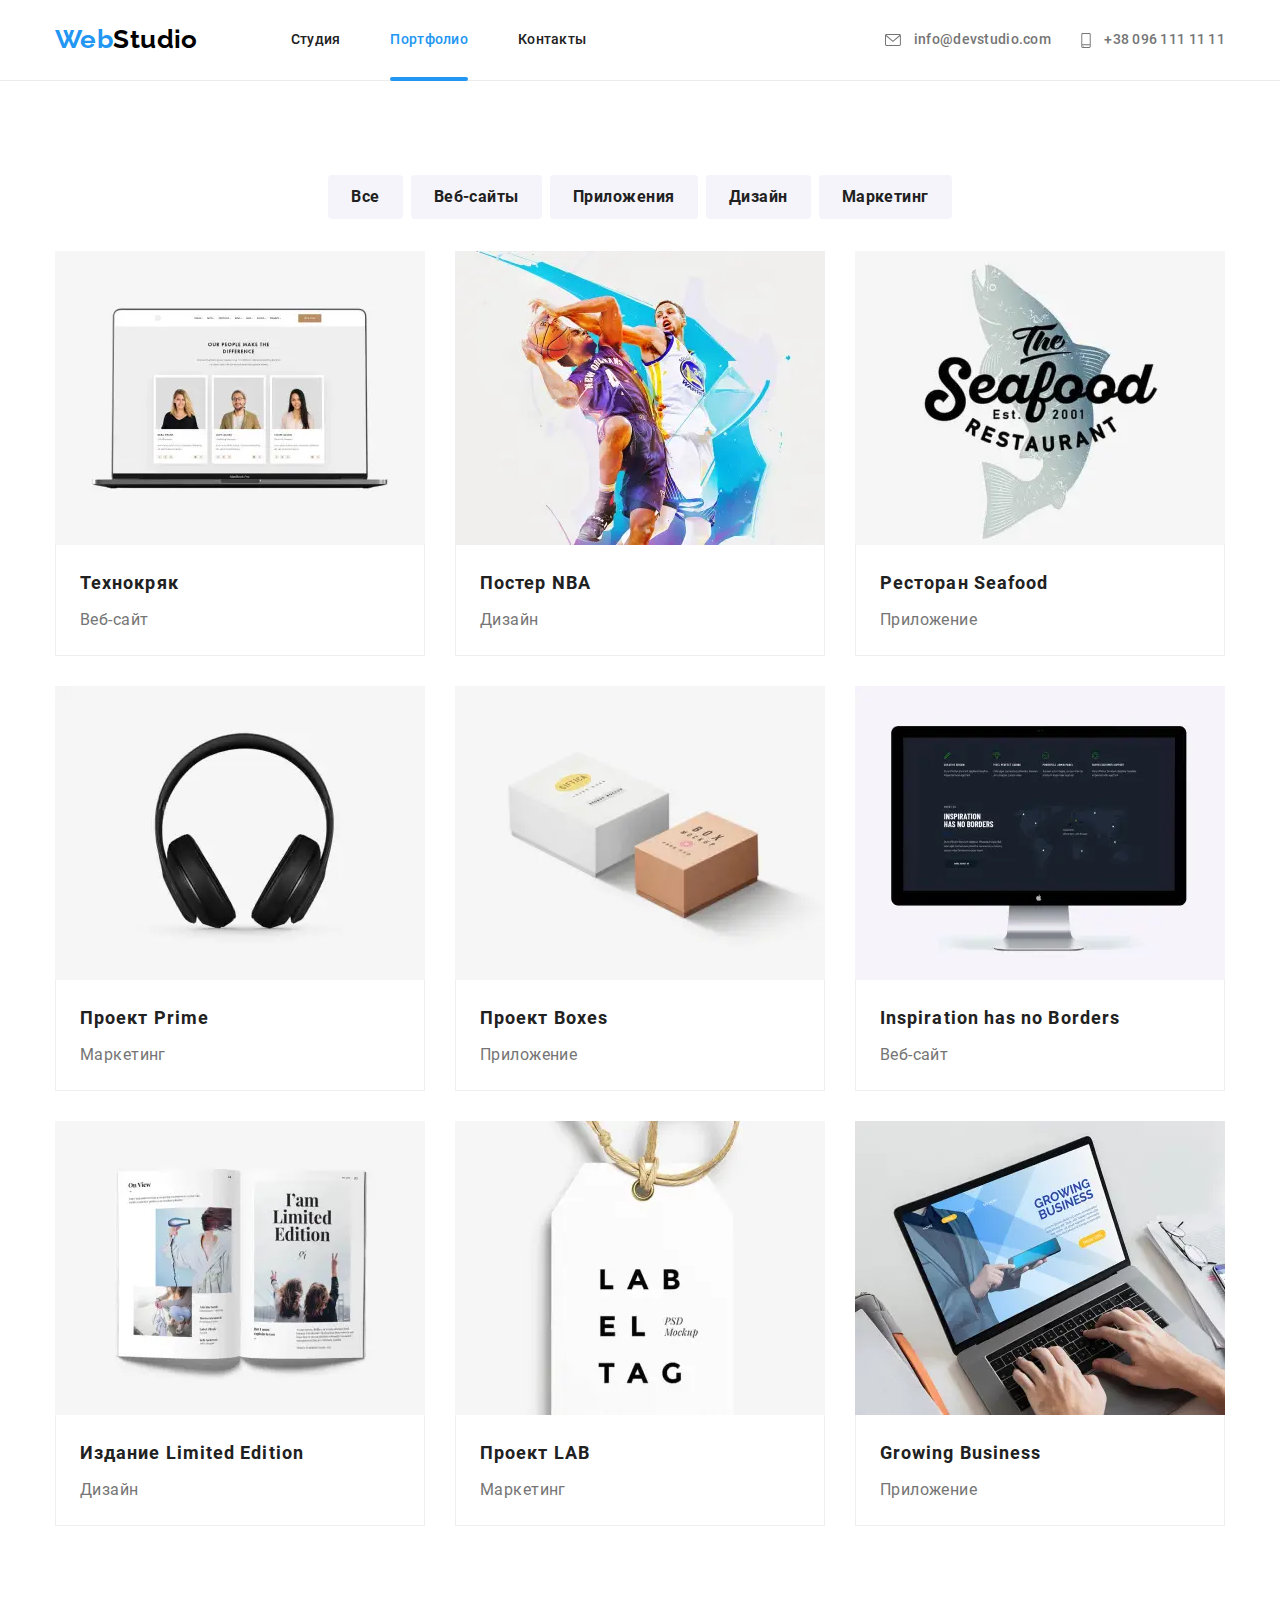
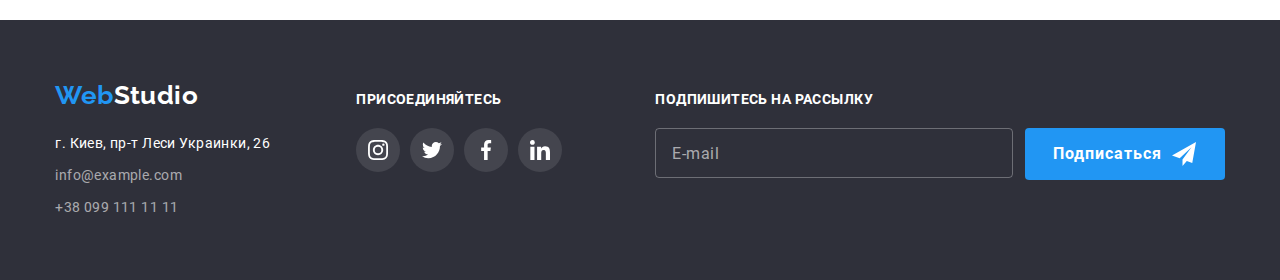
==== commit bd8c9e58: "исправлены паддинги, марджини, оверлеи" ====
--- a/portfolio.html
+++ b/portfolio.html
@@ -27,7 +27,7 @@
             <ul class="list contacts">
                 <li class="contacts-item">
                     <a href="mailto:info@devstudio.com" class="contacts-link">
-                        <svg class="icon-contacts" width="16" height="12">
+                        <svg class="icon-contacts">
                             <use href="./images/icons/sprite.svg#icon-envelope"></use>
                         </svg>
                         info@devstudio.com
@@ -35,7 +35,7 @@
                 </li>
                 <li class="contacts-item">
                     <a href="tel:+380961111111" class="contacts-link icon-phone">
-                        <svg class="icon-contacts" width="10" height="15">
+                        <svg class="icon-contacts phone">
                             <use href="./images/icons/sprite.svg#icon-smartphone"></use>
                         </svg>
                         +38 096 111 11 11
@@ -54,7 +54,7 @@
                         <li class="site-nav-mobile-item"><a href="./index.html" class="site-nav-link-mobile">Студия</a>
                         </li>
                         <li class="site-nav-mobile-item">
-                            <a href="./portfolio.html" class="site-nav-link-mobile  current">Портфолио</a>
+                            <a href="./portfolio.html" class="site-nav-link-mobile current">Портфолио</a>
                         </li>
                         <li class="site-nav-mobile-item">
                             <a href="#" class="site-nav-link-mobile">Контакты</a>
@@ -456,9 +456,7 @@
                     <ul class="list">
                         <li>
                             <a href="https://goo.gl/maps/nj3guqjCCo6YJQm78" target="_blank" rel="noopener noreferrer"
-                                class="footer-link address">
-                                г. Киев, пр-т Леси Украинки, 26
-                            </a>
+                                class="footer-link address">г. Киев, пр-т Леси Украинки, 26</a>
                         </li>
                         <li class="footer-contacts-mail">
                             <a href="mailto:info@example.com" class="footer-link">info@example.com</a>
@@ -510,9 +508,7 @@
                 <p class="footer-action">Подпишитесь на рассылку</p>
                 <form action="" method="POST">
                     <input type="e-mail" placeholder="E-mail" name="subscribe" required class="subscribe-field" />
-                    <button type="submit" class="button primary subscribe">
-                        Подписаться
-                        <svg class="subscribe-icon">
+                    <button type="submit" class="button primary subscribe">Подписаться<svg class="subscribe-icon">
                             <use href="./images/icons/sprite.svg#icon-subscribe"></use>
                         </svg>
                     </button>
--- a/css/main.min.css
+++ b/css/main.min.css
@@ -7,5 +7,5 @@
  box-shadow;transition-property:color,  background-color,  box-shadow,- -webkit-box-shadow}.site-nav-link,.contacts-link{padding-top:32px;padding-bottom:32px;display:block;font-weight:500;line-height:1.14;letter-spacing:0.02em;text-decoration:none}html{-webkit-box-sizing:border-box;box-sizing:border-box}*,*::before,*::after{-webkit-box-sizing:inherit;box-sizing:inherit}body{color:#757575;font-family:Roboto, sans-serif;font-style:normal;font-weight:400;font-size:14px;line-height:1.71;letter-spacing:0.03em;background-color:#fff}footer{margin-top:60px;background-color:#2f303a}@media screen and (min-width: 1200px){footer{margin-top:94px}}button{font-family:inherit}img{display:block;margin:0;max-width:100%}.list{list-style:none;padding:0;margin:0}.container{margin-left:auto;margin-right:auto;padding:0px 15px}@media screen and (min-width: 480px){.container{width:480px}}@media screen and (min-width: 768px){.container{width:768px}}@media screen and (min-width: 1200px){.container{width:1200px}}.visually-hidden{position:absolute !important;clip:rect(1px 1px 1px 1px);clip:rect(1px, 1px, 1px, 1px);padding:0 !important;border:0 !important;height:1px !important;width:1px !important;overflow:hidden}.logo{color:#000;display:block;padding-top:16px;padding-bottom:16px;padding-left:15px}.logo-first{color:#2196f3}.logo-footer{color:#fff}.page-header{margin:0;border-bottom:1px solid #ececec}@media screen and (min-width: 1200px){.mobile-nav{display:none}}.main-nav{-webkit-box-align:center;-ms-flex-align:center;align-items:center;display:-webkit-box;display:-ms-flexbox;display:flex}@media screen and (max-width: 1199px){.main-nav{display:none}}.site-nav{display:-webkit-box;display:-ms-flexbox;display:flex;margin-left:75px}.site-nav-item{margin-right:50px;position:relative}.site-nav-item:last-child{margin-right:0}.contacts{display:-webkit-box;display:-ms-flexbox;display:flex;margin-left:auto}.contacts-item{margin-right:30px}.contacts-item:last-child{margin-right:0}.site-nav-link{color:#212121;-webkit-transition-property:color;transition-property:color}.site-nav-link::after{content:"";background-color:#ffffff;-webkit-transition-property:background-color;transition-property:background-color}.site-nav-link:hover::after,.site-nav-link:focus::after,.site-nav-link.current::after{content:"";width:100%;height:4px;border-radius:2px;background-color:#2196f3;position:absolute;bottom:0;left:0;-webkit-transform:translate(0px, 1px);transform:translate(0px, 1px)}.site-nav-link.current{color:#2196f3}.contacts-link{color:#757575;fill:#757575;-webkit-transition-property:color, fill;transition-property:color, fill}.icon-contacts{margin-right:10px;vertical-align:middle}.site-nav-link:hover,.contacts-link:hover,.site-nav-link:focus,.contacts-link:focus{color:#2196f3;fill:#2196f3}.hero{color:#fff;text-align:center;letter-spacing:0.06em}@media screen and (max-width: 767px){.hero{margin-top:60px}}.hero-section{padding-top:118px;padding-bottom:118px;height:400px;width:100%;margin-left:auto;margin-right:auto;background-color:rgba(47,48,58,0.8);background-position:center;background-size:cover}@media screen and (min-width: 1200px){.hero-section{padding-top:200px;padding-bottom:200px;height:600px}}.hero-text-area{margin-left:auto;margin-right:auto;max-width:360px}@media screen and (min-width: 1200px){.hero-text-area{max-width:700px}}.hero-title{margin-top:0;margin-bottom:30px;font-weight:900;font-size:26px;line-height:1.62;letter-spacing:0.06em;text-transform:uppercase}@media screen and (min-width: 1200px){.hero-title{font-size:44px;line-height:1.36}}@media screen and (max-width: 767px){.hero-section{background-image:-webkit-gradient(linear, left top, right top, from(rgba(47,48,58,0.8)), to(rgba(47,48,58,0.8))),url(../images/mobile/header480.jpg);background-image:linear-gradient(to right, rgba(47,48,58,0.8), rgba(47,48,58,0.8)),url(../images/mobile/header480.jpg)}}@media screen and (max-width: 767px) and (min-device-pixel-ratio: 2), screen and (max-width: 767px) and (-webkit-min-device-pixel-ratio: 2), screen and (max-width: 767px) and (min-resolution: 192dpi), screen and (max-width: 767px) and (min-resolution: 2dppx){.hero-section{background-image:-webkit-gradient(linear, left top, right top, from(rgba(47,48,58,0.8)), to(rgba(47,48,58,0.8))),url(../images/mobile/header480-2x.jpg);background-image:linear-gradient(to right, rgba(47,48,58,0.8), rgba(47,48,58,0.8)),url(../images/mobile/header480-2x.jpg)}}@media screen and (min-width: 768px){.hero-section{background-image:-webkit-gradient(linear, left top, right top, from(rgba(47,48,58,0.8)), to(rgba(47,48,58,0.8))),url(../images/tablet/header768.jpg);background-image:linear-gradient(to right, rgba(47,48,58,0.8), rgba(47,48,58,0.8)),url(../images/tablet/header768.jpg)}}@media screen and (min-width: 768px) and (min-device-pixel-ratio: 2), screen and (min-width: 768px) and (-webkit-min-device-pixel-ratio: 2), screen and (min-width: 768px) and (min-resolution: 192dpi), screen and (min-width: 768px) and (min-resolution: 2dppx){.hero-section{background-image:-webkit-gradient(linear, left top, right top, from(rgba(47,48,58,0.8)), to(rgba(47,48,58,0.8))),url(../images/tablet/header768-2x.jpg);background-image:linear-gradient(to right, rgba(47,48,58,0.8), rgba(47,48,58,0.8)),url(../images/tablet/header768-2x.jpg)}}@media screen and (min-width: 1200px){.hero-section{max-width:1600px;height:600px;margin-left:auto;margin-right:auto;padding:200px 0px;background-image:-webkit-gradient(linear, left top, right top, from(rgba(47,48,58,0.8)), to(rgba(47,48,58,0.8))),url(../images/desktop/header1200.jpg);background-image:linear-gradient(to right, rgba(47,48,58,0.8), rgba(47,48,58,0.8)),url(../images/desktop/header1200.jpg)}}@media screen and (min-width: 1200px) and (min-device-pixel-ratio: 2), screen and (min-width: 1200px) and (-webkit-min-device-pixel-ratio: 2), screen and (min-width: 1200px) and (min-resolution: 192dpi), screen and (min-width: 1200px) and (min-resolution: 2dppx){.hero-section{background-image:-webkit-gradient(linear, left top, right top, from(rgba(47,48,58,0.8)), to(rgba(47,48,58,0.8))),url(../images/desktop/header1200-2x.jpg);background-image:linear-gradient(to right, rgba(47,48,58,0.8), rgba(47,48,58,0.8)),url(../images/desktop/header1200-2x.jpg)}}.button.primary{background-color:#2196f3;color:#fff}.button.filter{background-color:#f5f4fa;color:#212121;line-height:1.88;letter-spacing:0.03em;padding:6px 22px;min-width:73px}.subscribe{display:block;padding-left:29px;padding-right:28px;margin-top:20px;margin-left:auto;margin-right:auto}@media screen and (min-width: 1199px){.subscribe{display:inline-block;margin-top:0px;margin-left:12px;margin-right:0px}}.subscribe-icon{fill:#fff;width:24px;height:24px;margin-left:10px;vertical-align:middle}.button.filter:hover,.button.filter:active,.button.filter:focus{background-color:#2196f3;color:#fff;outline:none;-webkit-box-shadow:0px 3px 1px rgba(0,0,0,0.1),0px 1px 2px rgba(0,0,0,0.08),0px 2px 2px rgba(0,0,0,0.12);box-shadow:0px 3px 1px rgba(0,0,0,0.1),0px 1px 2px rgba(0,0,0,0.08),0px 2px 2px rgba(0,0,0,0.12)}.send:hover,.send:focus,.primary:hover,.primary:focus{-webkit-box-shadow:0px 4px 4px rgba(0,0,0,0.15);box-shadow:0px 4px 4px rgba(0,0,0,0.15);background:#188ce8;outline:none}.section{margin-top:60px}@media screen and (min-width: 1200px){.section{margin-top:94px}}.section-title{margin-top:0;margin-bottom:30px;color:#212121;font-weight:700;font-size:28px;line-height:1.18;text-align:center}@media screen and (min-width: 1200px){.section-title{font-size:36px;margin-bottom:50px}}.section-title-description{margin-top:30px;margin-bottom:10px;color:#212121;font-weight:700;font-size:14px;line-height:1.14;text-transform:uppercase}@media screen and (max-width: 767px){.section-title-description{text-align:center}}.section-title-description.white{margin-top:0;margin-bottom:0;padding-top:27px;padding-bottom:27px;display:block;position:absolute;bottom:0;width:100%;background-color:rgba(47,48,58,0.8);color:#fff;text-align:center}.section-grey{padding-top:60px;padding-bottom:60px;margin-top:60px;background-color:#f5f4fa}@media screen and (min-width: 1200px){.section-grey{margin-top:94px;padding-top:94px;padding-bottom:94px}}@media screen and (min-width: 768px){.advantages{display:-webkit-box;display:-ms-flexbox;display:flex;-ms-flex-wrap:wrap;flex-wrap:wrap}}@media screen and (max-width: 767px){.advantages-item{max-width:450px;display:block;margin-left:auto;margin-right:auto}.advantages-item:not(:last-child){margin-bottom:30px}}@media screen and (min-width: 768px) and (max-width: 1199px){.advantages-item{width:calc((100% - 30px) / 2)}.advantages-item:not(:nth-child(2n)){margin-right:30px;margin-left:0}.advantages-item:not(:nth-last-child(-n+2)){margin-bottom:30px}}@media screen and (min-width: 1200px){.advantages-item{width:calc((100% - 90px) / 4)}.advantages-item:not(:nth-child(4n)){margin-right:30px}}.advantages-bg{height:120px;display:-webkit-box;display:-ms-flexbox;display:flex;-webkit-box-align:center;-ms-flex-align:center;align-items:center;-webkit-box-pack:center;-ms-flex-pack:center;justify-content:center;background-color:#f5f4fa;border-radius:4px}.advantages-icon{width:70px;height:70px}.advantages-item-text{margin:0;padding:0}@media screen and (max-width: 1199px){.mobile-hidden{display:none}}.products{display:-webkit-box;display:-ms-flexbox;display:flex}.products-item{width:calc((100% - 60px) / 3);position:relative}.products-item:not(:last-child){margin-right:30px}.team-member{font-size:16px;line-height:1.18;text-align:center}@media screen and (min-width: 768px){.team-member{display:-webkit-box;display:-ms-flexbox;display:flex;-ms-flex-wrap:wrap;flex-wrap:wrap}}.team-member-card{width:100%;background-color:#fff;-webkit-box-shadow:0px 1px 3px rgba(0,0,0,0.12),0px 1px 1px rgba(0,0,0,0.14),0px 2px 1px rgba(0,0,0,0.2);box-shadow:0px 1px 3px rgba(0,0,0,0.12),0px 1px 1px rgba(0,0,0,0.14),0px 2px 1px rgba(0,0,0,0.2);border-radius:0px 0px 4px 4px}.team-member.name{margin-top:0;margin-bottom:10px;display:block;color:#212121;font-weight:500}.team-member.prof{margin-top:0;margin-bottom:16px;display:block}.team-member-description{padding-top:30px;padding-bottom:24px;margin-left:auto;margin-right:auto}@media screen and (max-width: 767px){.team-member-card{margin-right:auto;margin-left:auto;margin-bottom:30px;max-width:450px}.team-member-card:last-child{margin-bottom:0}}@media screen and (min-width: 768px) and (max-width: 1199px){.team-member-card{width:calc((100% - 30px) / 2);margin-right:30px;margin-bottom:30px}.team-member-card:nth-child(2n){margin-right:0px}.team-member-card:nth-last-child(-n+2){margin-bottom:0px}}@media screen and (min-width: 1200px){.team-member-card{width:calc((100% - 90px) / 4);margin-right:30px}.team-member-card:nth-child(4n){margin-right:0px}}.team-member-photo{background-size:cover;display:block;margin-right:auto;margin-left:auto}@media screen and (max-width: 767px){.team-member-photo{max-width:450px;height:auto}}@media screen and (min-width: 768px){.team-member-photo{width:354px;height:374px}}@media screen and (min-width: 1200px){.team-member-photo{width:270px;height:260px}}.clients{margin-top:60px}@media screen and (min-width: 1200px){.clients{margin-top:94px}}.clients-list{display:-webkit-box;display:-ms-flexbox;display:flex;-webkit-box-align:center;-ms-flex-align:center;align-items:center;-ms-flex-wrap:wrap;flex-wrap:wrap}.clients-list-item{display:-webkit-box;display:-ms-flexbox;display:flex;height:90px;border:1px solid #afb1b8;border-radius:4px;-webkit-transition-property:border-color;transition-property:border-color}@media screen and (max-width: 767px){.clients-list-item{width:calc((100% - 30px) / 2)}.clients-list-item:not(:nth-child(2n)){margin-right:30px}.clients-list-item:not(:nth-last-child(-n+2)){margin-bottom:30px}}@media screen and (min-width: 768px) and (max-width: 1199px){.clients-list-item{width:calc((100% - 60px) / 3)}.clients-list-item:not(:nth-child(3n)){margin-right:30px}.clients-list-item:not(:nth-last-child(-n+3)){margin-bottom:30px}}@media screen and (min-width: 1200px){.clients-list-item{width:calc((100% - 150px) / 6)}.clients-list-item:not(:nth-child(6n)){margin-right:30px}}.clients-list-item:hover,.clients-list-item:focus{border-color:#2196f3}.clients-link{display:-webkit-box;display:-ms-flexbox;display:flex;-webkit-box-align:center;-ms-flex-align:center;align-items:center;-webkit-box-pack:center;-ms-flex-pack:center;justify-content:center;height:100%;width:100%;margin:0;padding:0;fill:#afb1b8;-webkit-transition-property:fill;transition-property:fill}.clients-link:hover,.clients-link:focus{fill:#2196f3}@media screen and (max-width: 767px){.portfolio-card{max-width:450px;width:100%;margin-bottom:30px;margin-right:auto;margin-left:auto}.portfolio-card:last-child{margin-bottom:0px}}@media screen and (min-width: 768px) and (max-width: 1199px){.portfolio-card{width:calc((100% - 30px) / 2)}.portfolio-card:not(:nth-child(2n)){margin-right:30px}.portfolio-card:not(:nth-last-child(-n+2)){margin-bottom:30px}}@media screen and (min-width: 1200px){.portfolio-card{width:calc((100% - 60px) / 3)}.portfolio-card:not(:nth-child(3n)){margin-right:30px}.portfolio-card:not(:nth-last-child(-n+3)){margin-bottom:30px}}.portfolio-card-link{color:inherit;text-decoration:none;display:block;margin:0;padding:0;background:#ffffff;-webkit-transition-property:-webkit-box-shadow;transition-property:-webkit-box-shadow;transition-property:box-shadow;transition-property:box-shadow, -webkit-box-shadow}.portfolio-card-link:hover,.portfolio-card-link:focus{-webkit-box-shadow:0px 1px 1px rgba(0,0,0,0.12),0px 4px 4px rgba(0,0,0,0.06),1px 4px 6px rgba(0,0,0,0.16);box-shadow:0px 1px 1px rgba(0,0,0,0.12),0px 4px 4px rgba(0,0,0,0.06),1px 4px 6px rgba(0,0,0,0.16)}.portfolio-item{padding:20px 24px;border-left:1px solid #eeeeee;border-right:1px solid #eeeeee;border-bottom:1px solid #eeeeee}.portfolio-item-title{margin:0;color:#212121;font-weight:700;font-size:18px;line-height:2;letter-spacing:0.06em}.portfolio-item-description{margin-top:4px;margin-bottom:0;font-size:16px;line-height:1.87}.portfolio-item-text{margin:0;padding:77px 24px;width:100%;height:294px;position:absolute;top:0;left:0;background-color:rgba(33,150,243,0.9);color:#fff;font-size:18px;line-height:1.56;-webkit-transform:translatey(101%);transform:translatey(101%);-webkit-transition-property:-webkit-transform;transition-property:-webkit-transform;transition-property:transform;transition-property:transform, -webkit-transform}.overlay-portfolio-text{position:relative;overflow:hidden;min-height:294px}.portfolio-card-link:hover .portfolio-item-text,.portfolio-card-link:focus .portfolio-item-text{-webkit-transform:translatey(0);transform:translatey(0);width:100%;height:100%}.filter-list{display:-webkit-box;display:-ms-flexbox;display:flex;-ms-flex-wrap:wrap;flex-wrap:wrap;-ms-flex-line-pack:center;align-content:center;text-align:center}@media screen and (min-width: 768px){.filter-list{-webkit-box-pack:center;-ms-flex-pack:center;justify-content:center}}@media screen and (max-width: 319px){.filter-list{display:block}}.filter-item:not(:last-child){margin-right:8px}@media screen and (min-width: 400px) and (max-width: 767px){.filter-item:not(:last-child):nth-child(3n){margin-right:0px}.filter-item:not(:last-child):not(:nth-last-child(-n+2)){margin-bottom:15px}}@media screen and (max-width: 399px){.filter-item:not(:last-child):nth-child(2n){margin-right:0px}.filter-item:not(:last-child):not(:last-child){margin-bottom:15px}}@media screen and (max-width: 319px){.filter-item:not(:last-child):not(:last-child){margin-bottom:15px}}@media screen and (max-width: 767px){.filter-section{margin-top:120px}}@media screen and (min-width: 768px){.filter-section{margin-top:60px}}@media screen and (min-width: 1200px){.filter-section{margin-top:94px}}.works-section{margin-top:32px}.works-list{display:-webkit-box;display:-ms-flexbox;display:flex;-ms-flex-wrap:wrap;flex-wrap:wrap}.footer-link{color:rgba(255,255,255,0.6);font-style:normal;text-decoration:none}.footer-link.address{color:#fff}.footer-action{margin-bottom:20px;margin-top:0px;color:#fff;font-weight:700;font-size:14px;line-height:1.14;text-transform:uppercase}.footer-columns{-webkit-box-align:baseline;-ms-flex-align:baseline;align-items:baseline;padding-bottom:60px;padding-top:60px;text-align:center}@media screen and (min-width: 768px){.footer-columns{display:-webkit-box;display:-ms-flexbox;display:flex;-ms-flex-wrap:wrap;flex-wrap:wrap;-webkit-box-pack:center;-ms-flex-pack:center;justify-content:center;-webkit-box-align:baseline;-ms-flex-align:baseline;align-items:baseline}}@media screen and (min-width: 1200px){.footer-columns{-webkit-box-pack:justify;-ms-flex-pack:justify;justify-content:space-between;-ms-flex-wrap:nowrap;flex-wrap:nowrap;text-align:left}}@media screen and (min-width: 768px){.logo-address{width:calc(50%-15px);margin-right:165px}}@media screen and (min-width: 1200px){.logo-address{width:calc(25% - 30px);margin-right:0;text-align:left;margin-bottom:0}}.address{margin-top:20px}.footer-contacts-mail{margin-top:8px}.footer-contacts-phone{margin-top:8px}.subscribe-form{margin-top:0px}@media screen and (max-width: 1199px){.subscribe-form{margin-top:60px}}.social-link{display:-webkit-box;display:-ms-flexbox;display:flex;-webkit-box-align:center;-ms-flex-align:center;align-items:center;-webkit-box-pack:center;-ms-flex-pack:center;justify-content:center}.social-link>li:not(:last-child){margin-right:10px}.social-link-item{display:-webkit-box;display:-ms-flexbox;display:flex;-webkit-box-align:center;-ms-flex-align:center;align-items:center;margin:0px;padding:12px;fill:#afb1b8;background-color:#ffffff;border-radius:50%;-webkit-transition-property:fill, background-color;transition-property:fill, background-color}.social-link-item:hover,.social-link-item:focus,.social-link-item.footer:hover,.social-link-item.footer:focus{fill:#fff;background-size:44px 44px;background-color:#2196f3;border-radius:50%}.social-link-icon:hover,.social-link-icon:focus{fill:#fff;-webkit-transition-property:fill;transition-property:fill}.social-link-item.footer{fill:#fff;background-color:rgba(255,255,255,0.1);border-radius:50%;-webkit-transition-property:fill, background-color;transition-property:fill, background-color}.follow-block{margin-top:0px}@media screen and (max-width: 767px){.follow-block{margin-top:60px}}.subscribe-field{display:inline-block;outline:none;height:50px;padding-left:16px;padding-right:16px;border:1px solid rgba(255,255,255,0.3);border-radius:4px;background:transparent;font-size:16px;color:#fff;-webkit-transition-property:border;transition-property:border}@media screen and (min-width: 1200px){.subscribe-field{width:358px}}@media screen and (min-width: 480px) and (max-width: 1199px){.subscribe-field{width:450px}}@media screen and (max-width: 479px){.subscribe-field{width:100%}}.subscribe-field::-webkit-input-placeholder{font-size:16px;color:rgba(255,255,255,0.6);letter-spacing:0.03em}.subscribe-field:-ms-input-placeholder{font-size:16px;color:rgba(255,255,255,0.6);letter-spacing:0.03em}.subscribe-field::-ms-input-placeholder{font-size:16px;color:rgba(255,255,255,0.6);letter-spacing:0.03em}.subscribe-field::placeholder{font-size:16px;color:rgba(255,255,255,0.6);letter-spacing:0.03em}.subscribe-field:hover,.subscribe-field:focus,.subscribe-field:not(:placeholder-shown){border-color:#fff}.modal-form{font-weight:400;font-size:12px;line-height:1.17;letter-spacing:0.01em;color:#757575;padding-right:40px;padding-left:40px}.modal-form-title{margin-top:40px;margin-bottom:12px;font-weight:700;font-size:20px;line-height:1.15;text-align:center;letter-spacing:0.03em;color:#212121}.modal-form-field{display:block;width:100%;height:40px;background:transparent;border:1px solid rgba(33,33,33,0.2);border-radius:4px;padding-left:42px;padding-right:12px;margin-bottom:10px;outline:none;-webkit-transition-property:border;transition-property:border}.modal-form-field::-webkit-input-placeholder{color:rgba(117,117,117,0.5)}.modal-form-field:-ms-input-placeholder{color:rgba(117,117,117,0.5)}.modal-form-field::-ms-input-placeholder{color:rgba(117,117,117,0.5)}.modal-form-field::placeholder{color:rgba(117,117,117,0.5)}.modal-form-label{display:block;margin-bottom:4px}.modal-form-icon{position:absolute;left:15px;top:50%;-webkit-transform:translate(0%, -50%);transform:translate(0%, -50%);fill:#212121;-webkit-transition-property:fill;transition-property:fill}.modal-form-wrap{position:relative}textarea.modal-form-field{height:120px;resize:none;padding:12px 16px}.modal-form-field:focus+.modal-form-icon,.modal-form-field:hover+.modal-form-icon{fill:#2196f3}.modal-form-field:focus,.modal-form-field:hover{border:1px solid #2196f3}.button-submit-wrap{display:-webkit-box;display:-ms-flexbox;display:flex;-webkit-box-pack:center;-ms-flex-pack:center;justify-content:center;margin-top:30px;margin-bottom:40px}.custom-checkbox-wrap{display:-webkit-box;display:-ms-flexbox;display:flex;-webkit-box-pack:center;-ms-flex-pack:center;justify-content:center;margin-top:20px;font-size:14px;line-height:2}.custom-checkbox{position:absolute;width:1px;height:1px;margin:-1px;border:0;padding:0;clip:rect(0 0 0 0);overflow:hidden}.check-label{display:-webkit-box;display:-ms-flexbox;display:flex;-webkit-box-align:center;-ms-flex-align:center;align-items:center;cursor:pointer}.icon-check{display:inline-block;width:16px;height:15px;margin-right:7px;border:2px solid #212121;border-radius:4px;background-color:rgba(255,255,255,0);-webkit-transition-property:border, background-color;transition-property:border, background-color}.custom-checkbox:checked+.icon-check{background-color:#2196f3;background-image:url(../images/icons/icon-check.svg);background-size:contain;background-origin:border-box;border-color:#2196f3}.policy-link{color:#2196f3;text-decoration:underline}.backdrop{position:fixed;top:0;left:0;right:0;bottom:0;width:100%;height:100%;background-color:rgba(0,0,0,0.2);opacity:1;-webkit-transition-property:opacity;transition-property:opacity}.backdrop.is-hidden{visibility:hidden;pointer-events:none;opacity:0}.modal-window{position:absolute;top:50%;left:50%;-webkit-transform:translate(-50%, -50%);transform:translate(-50%, -50%);width:90%;max-width:528px;background-color:#ffffff;-webkit-box-shadow:0px 1px 3px rgba(0,0,0,0.12),0px 1px 1px rgba(0,0,0,0.14),0px 2px 1px rgba(0,0,0,0.2);box-shadow:0px 1px 3px rgba(0,0,0,0.12),0px 1px 1px rgba(0,0,0,0.14),0px 2px 1px rgba(0,0,0,0.2);border-radius:4px}.close-button{position:absolute;right:8px;top:8px;width:30px;height:30px;border:1px solid rgba(0,0,0,0.1);border-radius:50%;cursor:pointer}.close-button:hover,.close-button:focus{fill:#2196f3}.close-button:active{outline:none}.modal-form-icon.close-icon{-webkit-transform:translate(-50%, -50%);transform:translate(-50%, -50%);fill:black}.close-button:hover .modal-form-icon.close-icon,.close-button:focus .modal-form-icon.close-icon{fill:#2196f3}.mobile-nav-container{position:fixed;width:100%;height:60px;background-color:#fff;border-bottom:1px solid #ececec;z-index:999}@media screen and (min-width: 768px){.mobile-nav-container{display:none}}.mobile-nav{display:-webkit-box;display:-ms-flexbox;display:flex;-webkit-box-pack:justify;-ms-flex-pack:justify;justify-content:space-between;-webkit-box-align:center;-ms-flex-align:center;align-items:center;width:450px}@media screen and (max-width: 767px){.menu-btn{display:-webkit-inline-box;display:-ms-inline-flexbox;display:inline-flex;padding:0;color:#212121;background-color:#fff;background-origin:border-box;border:none;cursor:pointer}.menu-btn:hover,.menu-btn:focus{color:#2196f3}.menu-btn .open-icon{display:block}.menu-btn .close-icon{display:none}.menu-icon{fill:currentColor}.menu-btn.is-open .open-icon{display:none}.menu-btn.is-open .close-icon{display:block}}@media screen and (max-width: 767px){.menu-container{position:absolute;top:60px;left:0;width:100%;text-align:center;background-color:#fff;-webkit-box-shadow:0px 4px 8px rgba(0,0,0,0.04),0px 2px 4px rgba(0,0,0,0.08),0px 1px 3px rgba(0,0,0,0.16);box-shadow:0px 4px 8px rgba(0,0,0,0.04),0px 2px 4px rgba(0,0,0,0.08),0px 1px 3px rgba(0,0,0,0.16);opacity:0;pointer-events:none;-webkit-transform:translateY(-100%);transform:translateY(-100%);-webkit-transition:opacity 300ms linear, -webkit-transform 200ms linear;transition:opacity 300ms linear, -webkit-transform 200ms linear;transition:transform 200ms linear, opacity 300ms linear;transition:transform 200ms linear, opacity 300ms linear, -webkit-transform 200ms linear}.menu-container.is-open{-webkit-transform:translateY(0);transform:translateY(0);opacity:1;pointer-events:initial;z-index:999}}@media screen and (min-width: 768px){.menu-container{display:none}}.site-nav-mobile{padding-top:60px}.site-nav-mobile-item{text-align:center;margin-bottom:40px}.site-nav-mobile-item:last-child{margin-bottom:0px}.contacts-mobile{padding-top:60px;padding-bottom:60px}.contacts-mobile-item{text-align:center;margin-bottom:16px}.contacts-mobile-item:last-child{margin-bottom:0}.site-nav-link-mobile{color:#212121;position:relative;display:inline-block;text-align:center;text-decoration:none;font-weight:500;font-size:18px;line-height:1.17;letter-spacing:0.02em;-webkit-transition-property:color;transition-property:color}.site-nav-link-mobile::after{content:"";background-color:#ffffff;-webkit-transition-property:background-color;transition-property:background-color}.site-nav-link-mobile:hover::after,.site-nav-link-mobile:focus::after,.site-nav-link-mobile.current::after{content:"";width:100%;height:4px;border-radius:2px;background-color:#2196f3;position:absolute;bottom:-8px;left:0;-webkit-transform:translate(0px, 1px);transform:translate(0px, 1px)}.site-nav-link-mobile.current{color:#2196f3}.contacts-link-mobile{color:#757575;display:block;text-align:center;text-decoration:none;font-weight:500;font-size:18px;line-height:1.17;letter-spacing:0.02em;fill:#757575;-webkit-transition-property:color, fill;transition-property:color, fill}.icon-contacts{margin-right:10px;vertical-align:middle}.site-nav-link-mobile:hover,.contacts-link-mobile:hover,.site-nav-link-mobile:focus,.contacts-link-mobile:focus{color:#2196f3;fill:#2196f3}.logo-mobile{font-family:Raleway, serif;font-style:normal;font-weight:700;font-size:24px;line-height:1.17;text-decoration:none;color:#212121;display:block;padding-top:16px;padding-bottom:16px}.logo-first-mobile{color:#2196f3}
+ -webkit-box-shadow}.site-nav-link,.contacts-link{padding-top:32px;padding-bottom:32px;display:block;font-weight:500;line-height:1.14;letter-spacing:0.02em;text-decoration:none}html{-webkit-box-sizing:border-box;box-sizing:border-box}*,*::before,*::after{-webkit-box-sizing:inherit;box-sizing:inherit}body{color:#757575;font-family:Roboto, sans-serif;font-style:normal;font-weight:400;font-size:14px;line-height:1.71;letter-spacing:0.03em;background-color:#fff}footer{margin-top:60px;background-color:#2f303a}@media screen and (min-width: 1200px){footer{margin-top:94px}}button{font-family:inherit;background-color:#fff}img{display:block;margin:0;max-width:100%}.list{list-style:none;padding:0;margin:0}.container{margin-left:auto;margin-right:auto;padding:0px 15px}@media screen and (min-width: 480px){.container{width:480px}}@media screen and (min-width: 768px){.container{width:768px}}@media screen and (min-width: 1200px){.container{width:1200px}}.visually-hidden{position:absolute !important;clip:rect(1px 1px 1px 1px);clip:rect(1px, 1px, 1px, 1px);padding:0 !important;border:0 !important;height:1px !important;width:1px !important;overflow:hidden}.logo{color:#000;display:block;padding-top:16px;padding-bottom:16px}@media screen and (max-width: 1199px){.logo{font-size:24px;line-height:1.17}}.logo-first{color:#2196f3}@media screen and (max-width: 1199px){.logo-first{font-size:24px;line-height:1.17}}.logo-footer{color:#fff}@media screen and (max-width: 1199px){.logo-footer{font-size:24px;line-height:1.17}}.page-header{margin:0;border-bottom:1px solid #ececec}.main-nav{-webkit-box-align:center;-ms-flex-align:center;align-items:center;display:-webkit-box;display:-ms-flexbox;display:flex}@media screen and (max-width: 767px){.main-nav{display:none}}.site-nav{display:-webkit-box;display:-ms-flexbox;display:flex;margin-left:93px}@media screen and (min-width: 768px) and (max-width: 1199px){.site-nav{margin-left:88px}}.site-nav-item{margin-right:50px;position:relative}.site-nav-item:last-child{margin-right:0}.contacts{display:-webkit-box;display:-ms-flexbox;display:flex;margin-left:auto}@media screen and (min-width: 768px) and (max-width: 1199px){.contacts{display:block}}.contacts-item{margin-right:30px}@media screen and (min-width: 768px) and (max-width: 1199px){.contacts-item{margin-right:0px}}.contacts-item:last-child{margin-right:0}.site-nav-link{color:#212121;-webkit-transition-property:color;transition-property:color}.site-nav-link::after{content:"";background-color:#ffffff;-webkit-transition-property:background-color;transition-property:background-color}.site-nav-link:hover::after,.site-nav-link:focus::after,.site-nav-link.current::after{content:"";width:100%;height:4px;border-radius:2px;background-color:#2196f3;position:absolute;bottom:0;left:0;-webkit-transform:translate(0px, 1px);transform:translate(0px, 1px)}.site-nav-link.current{color:#2196f3}.contacts-link{color:#757575;fill:#757575;-webkit-transition-property:color, fill;transition-property:color, fill}@media screen and (min-width: 768px) and (max-width: 1199px){.contacts-link{padding:0;margin-bottom:10px;line-height:1.17;font-size:12px}}@media screen and (min-width: 768px) and (max-width: 1199px){.contacts-link.icon-phone{margin-bottom:0px}}.icon-contacts{vertical-align:middle;width:16px;height:12px}@media screen and (max-width: 767px){.icon-contacts{margin-right:10px}}@media screen and (min-width: 768px) and (max-width: 1199px){.icon-contacts{margin-right:8px;width:14px;height:10px}}@media screen and (min-width: 1200px){.icon-contacts{margin-right:10px}}.icon-contacts.phone{width:10px;height:15px}@media screen and (min-width: 768px) and (max-width: 1199px){.icon-contacts.phone{width:10px;height:14px}}.site-nav-link:hover,.contacts-link:hover,.site-nav-link:focus,.contacts-link:focus{color:#2196f3;fill:#2196f3}.hero{color:#fff;text-align:center;letter-spacing:0.06em}@media screen and (max-width: 767px){.hero{margin-top:60px}}.hero-section{padding-top:118px;padding-bottom:118px;height:400px;width:100%;margin-left:auto;margin-right:auto;background-color:rgba(47,48,58,0.8);background-position:center;background-size:cover}@media screen and (min-width: 1200px){.hero-section{padding-top:200px;padding-bottom:200px;height:600px}}.hero-text-area{margin-left:auto;margin-right:auto;max-width:360px}@media screen and (min-width: 1200px){.hero-text-area{max-width:700px}}.hero-title{margin-top:0;margin-bottom:30px;font-weight:900;font-size:26px;line-height:1.62;letter-spacing:0.06em;text-transform:uppercase}@media screen and (min-width: 1200px){.hero-title{font-size:44px;line-height:1.36}}@media screen and (max-width: 767px){.hero-section{background-image:-webkit-gradient(linear, left top, right top, from(rgba(47,48,58,0.4)), to(rgba(47,48,58,0.4))),url(../images/mobile/header480.jpg);background-image:linear-gradient(to right, rgba(47,48,58,0.4), rgba(47,48,58,0.4)),url(../images/mobile/header480.jpg)}}@media screen and (max-width: 767px) and (min-device-pixel-ratio: 2), screen and (max-width: 767px) and (-webkit-min-device-pixel-ratio: 2), screen and (max-width: 767px) and (min-resolution: 192dpi), screen and (max-width: 767px) and (min-resolution: 2dppx){.hero-section{background-image:-webkit-gradient(linear, left top, right top, from(rgba(47,48,58,0.4)), to(rgba(47,48,58,0.4))),url(../images/mobile/header480-2x.jpg);background-image:linear-gradient(to right, rgba(47,48,58,0.4), rgba(47,48,58,0.4)),url(../images/mobile/header480-2x.jpg)}}@media screen and (min-width: 768px){.hero-section{background-image:-webkit-gradient(linear, left top, right top, from(rgba(47,48,58,0.4)), to(rgba(47,48,58,0.4))),url(../images/tablet/header768.jpg);background-image:linear-gradient(to right, rgba(47,48,58,0.4), rgba(47,48,58,0.4)),url(../images/tablet/header768.jpg)}}@media screen and (min-width: 768px) and (min-device-pixel-ratio: 2), screen and (min-width: 768px) and (-webkit-min-device-pixel-ratio: 2), screen and (min-width: 768px) and (min-resolution: 192dpi), screen and (min-width: 768px) and (min-resolution: 2dppx){.hero-section{background-image:-webkit-gradient(linear, left top, right top, from(rgba(47,48,58,0.4)), to(rgba(47,48,58,0.4))),url(../images/tablet/header768-2x.jpg);background-image:linear-gradient(to right, rgba(47,48,58,0.4), rgba(47,48,58,0.4)),url(../images/tablet/header768-2x.jpg)}}@media screen and (min-width: 1200px){.hero-section{max-width:1600px;height:600px;margin-left:auto;margin-right:auto;padding:200px 0px;background-image:-webkit-gradient(linear, left top, right top, from(rgba(47,48,58,0.4)), to(rgba(47,48,58,0.4))),url(../images/desktop/header1200.jpg);background-image:linear-gradient(to right, rgba(47,48,58,0.4), rgba(47,48,58,0.4)),url(../images/desktop/header1200.jpg)}}@media screen and (min-width: 1200px) and (min-device-pixel-ratio: 2), screen and (min-width: 1200px) and (-webkit-min-device-pixel-ratio: 2), screen and (min-width: 1200px) and (min-resolution: 192dpi), screen and (min-width: 1200px) and (min-resolution: 2dppx){.hero-section{background-image:-webkit-gradient(linear, left top, right top, from(rgba(47,48,58,0.4)), to(rgba(47,48,58,0.4))),url(../images/desktop/header1200-2x.jpg);background-image:linear-gradient(to right, rgba(47,48,58,0.4), rgba(47,48,58,0.4)),url(../images/desktop/header1200-2x.jpg)}}.button.primary{background-color:#2196f3;color:#fff}.button.filter{background-color:#f5f4fa;color:#212121;line-height:1.88;letter-spacing:0.03em;padding:6px 22px;min-width:73px}.subscribe{display:block;padding-left:27px;padding-right:27px;margin-top:20px;margin-left:auto;margin-right:auto}@media screen and (min-width: 1199px){.subscribe{display:inline-block;margin-top:0px;margin-left:8px;margin-right:0px}}.subscribe-icon{fill:#fff;width:24px;height:24px;margin-left:10px;vertical-align:middle}.button.filter:hover,.button.filter:active,.button.filter:focus{background-color:#2196f3;color:#fff;outline:none;-webkit-box-shadow:0px 3px 1px rgba(0,0,0,0.1),0px 1px 2px rgba(0,0,0,0.08),0px 2px 2px rgba(0,0,0,0.12);box-shadow:0px 3px 1px rgba(0,0,0,0.1),0px 1px 2px rgba(0,0,0,0.08),0px 2px 2px rgba(0,0,0,0.12)}.send:hover,.send:focus,.primary:hover,.primary:focus{-webkit-box-shadow:0px 4px 4px rgba(0,0,0,0.15);box-shadow:0px 4px 4px rgba(0,0,0,0.15);background:#188ce8;outline:none}.section{margin-top:60px}@media screen and (min-width: 1200px){.section{margin-top:94px}}.section-title{margin-top:0;margin-bottom:30px;color:#212121;font-weight:700;font-size:28px;line-height:1.18;text-align:center}@media screen and (min-width: 1200px){.section-title{font-size:36px;margin-bottom:50px}}.section-title-description{margin-top:30px;margin-bottom:10px;color:#212121;font-weight:700;font-size:14px;line-height:1.14;text-transform:uppercase}@media screen and (max-width: 767px){.section-title-description{text-align:center}}.section-title-description.white{margin-top:0;margin-bottom:0;padding-top:27px;padding-bottom:27px;display:block;position:absolute;bottom:0;width:100%;background-color:rgba(47,48,58,0.8);color:#fff;text-align:center}.section-grey{padding-top:60px;padding-bottom:60px;margin-top:60px;background-color:#f5f4fa}@media screen and (min-width: 1200px){.section-grey{margin-top:94px;padding-top:94px;padding-bottom:94px}}@media screen and (min-width: 768px){.advantages{display:-webkit-box;display:-ms-flexbox;display:flex;-ms-flex-wrap:wrap;flex-wrap:wrap}}@media screen and (max-width: 767px){.advantages-item{max-width:450px;display:block;margin-left:auto;margin-right:auto}.advantages-item:not(:last-child){margin-bottom:30px}}@media screen and (min-width: 768px) and (max-width: 1199px){.advantages-item{width:calc((100% - 30px) / 2)}.advantages-item:not(:nth-child(2n)){margin-right:30px;margin-left:0}.advantages-item:not(:nth-last-child(-n+2)){margin-bottom:30px}}@media screen and (min-width: 1200px){.advantages-item{width:calc((100% - 90px) / 4)}.advantages-item:not(:nth-child(4n)){margin-right:30px}}.advantages-bg{height:120px;display:-webkit-box;display:-ms-flexbox;display:flex;-webkit-box-align:center;-ms-flex-align:center;align-items:center;-webkit-box-pack:center;-ms-flex-pack:center;justify-content:center;background-color:#f5f4fa;border-radius:4px}.advantages-icon{width:70px;height:70px}.advantages-item-text{margin:0;padding:0}@media screen and (max-width: 1199px){.mobile-hidden{display:none}}.products{display:-webkit-box;display:-ms-flexbox;display:flex}.products-item{width:calc((100% - 60px) / 3);position:relative}.products-item:not(:last-child){margin-right:30px}.team-member{font-size:16px;line-height:1.18;text-align:center}@media screen and (min-width: 768px){.team-member{display:-webkit-box;display:-ms-flexbox;display:flex;-ms-flex-wrap:wrap;flex-wrap:wrap}}.team-member-card{width:100%;background-color:#fff;-webkit-box-shadow:0px 1px 3px rgba(0,0,0,0.12),0px 1px 1px rgba(0,0,0,0.14),0px 2px 1px rgba(0,0,0,0.2);box-shadow:0px 1px 3px rgba(0,0,0,0.12),0px 1px 1px rgba(0,0,0,0.14),0px 2px 1px rgba(0,0,0,0.2);border-radius:0px 0px 4px 4px}.team-member.name{margin-top:0;margin-bottom:10px;display:block;color:#212121;font-weight:500}.team-member.prof{margin-top:0;margin-bottom:16px;display:block}.team-member-description{padding-top:30px;padding-bottom:24px;margin-left:auto;margin-right:auto}@media screen and (min-width: 1200px){.team-member-description{padding-bottom:30px}}@media screen and (max-width: 767px){.team-member-card{margin-right:auto;margin-left:auto;margin-bottom:30px;max-width:450px}.team-member-card:last-child{margin-bottom:0}}@media screen and (min-width: 768px) and (max-width: 1199px){.team-member-card{width:calc((100% - 30px) / 2);margin-right:30px;margin-bottom:30px}.team-member-card:nth-child(2n){margin-right:0px}.team-member-card:nth-last-child(-n+2){margin-bottom:0px}}@media screen and (min-width: 1200px){.team-member-card{width:calc((100% - 90px) / 4);margin-right:30px}.team-member-card:nth-child(4n){margin-right:0px}}.team-member-photo{background-size:cover;display:block;margin-right:auto;margin-left:auto}@media screen and (max-width: 767px){.team-member-photo{max-width:450px;height:auto}}@media screen and (min-width: 768px){.team-member-photo{width:354px;height:374px}}@media screen and (min-width: 1200px){.team-member-photo{width:270px;height:260px}}.clients{margin-top:60px}@media screen and (min-width: 1200px){.clients{margin-top:94px}}.clients-list{display:-webkit-box;display:-ms-flexbox;display:flex;-webkit-box-align:center;-ms-flex-align:center;align-items:center;-ms-flex-wrap:wrap;flex-wrap:wrap}.clients-list-item{display:-webkit-box;display:-ms-flexbox;display:flex;height:90px;border:1px solid #afb1b8;border-radius:4px;-webkit-transition-property:border-color;transition-property:border-color}@media screen and (max-width: 767px){.clients-list-item{width:calc((100% - 30px) / 2)}.clients-list-item:not(:nth-child(2n)){margin-right:30px}.clients-list-item:not(:nth-last-child(-n+2)){margin-bottom:30px}}@media screen and (min-width: 768px) and (max-width: 1199px){.clients-list-item{width:calc((100% - 60px) / 3)}.clients-list-item:not(:nth-child(3n)){margin-right:30px}.clients-list-item:not(:nth-last-child(-n+3)){margin-bottom:30px}}@media screen and (min-width: 1200px){.clients-list-item{width:calc((100% - 150px) / 6)}.clients-list-item:not(:nth-child(6n)){margin-right:30px}}.clients-list-item:hover,.clients-list-item:focus{border-color:#2196f3}.clients-link{display:-webkit-box;display:-ms-flexbox;display:flex;-webkit-box-align:center;-ms-flex-align:center;align-items:center;-webkit-box-pack:center;-ms-flex-pack:center;justify-content:center;height:100%;width:100%;margin:0;padding:0;fill:#afb1b8;-webkit-transition-property:fill;transition-property:fill}.clients-link:hover,.clients-link:focus{fill:#2196f3}@media screen and (max-width: 767px){.portfolio-card{max-width:450px;width:100%;margin-bottom:30px;margin-right:auto;margin-left:auto}.portfolio-card:last-child{margin-bottom:0px}}@media screen and (min-width: 768px) and (max-width: 1199px){.portfolio-card{width:calc((100% - 30px) / 2)}.portfolio-card:not(:nth-child(2n)){margin-right:30px}.portfolio-card:not(:nth-last-child(-n+2)){margin-bottom:30px}}@media screen and (min-width: 1200px){.portfolio-card{width:calc((100% - 60px) / 3)}.portfolio-card:not(:nth-child(3n)){margin-right:30px}.portfolio-card:not(:nth-last-child(-n+3)){margin-bottom:30px}}.portfolio-card-link{color:inherit;text-decoration:none;display:block;margin:0;padding:0;background:#ffffff;-webkit-transition-property:-webkit-box-shadow;transition-property:-webkit-box-shadow;transition-property:box-shadow;transition-property:box-shadow, -webkit-box-shadow}.portfolio-card-link:hover,.portfolio-card-link:focus{-webkit-box-shadow:0px 1px 1px rgba(0,0,0,0.12),0px 4px 4px rgba(0,0,0,0.06),1px 4px 6px rgba(0,0,0,0.16);box-shadow:0px 1px 1px rgba(0,0,0,0.12),0px 4px 4px rgba(0,0,0,0.06),1px 4px 6px rgba(0,0,0,0.16)}.portfolio-item{padding:20px 24px;border-left:1px solid #eeeeee;border-right:1px solid #eeeeee;border-bottom:1px solid #eeeeee}.portfolio-item-title{margin:0;color:#212121;font-weight:700;font-size:18px;line-height:2;letter-spacing:0.06em}.portfolio-item-description{margin-top:4px;margin-bottom:0;font-size:16px;line-height:1.87}.portfolio-item-text{margin:0;padding:77px 24px;width:100%;height:294px;position:absolute;top:0;left:0;background-color:rgba(33,150,243,0.9);color:#fff;font-size:18px;line-height:1.56;-webkit-transform:translatey(101%);transform:translatey(101%);-webkit-transition-property:-webkit-transform;transition-property:-webkit-transform;transition-property:transform;transition-property:transform, -webkit-transform}.overlay-portfolio-text{position:relative;overflow:hidden;min-height:294px}.portfolio-card-link:hover .portfolio-item-text,.portfolio-card-link:focus .portfolio-item-text{-webkit-transform:translatey(0);transform:translatey(0);width:100%;height:100%}.filter-list{display:-webkit-box;display:-ms-flexbox;display:flex;-ms-flex-wrap:wrap;flex-wrap:wrap;-ms-flex-line-pack:center;align-content:center;text-align:center}@media screen and (min-width: 768px){.filter-list{-webkit-box-pack:center;-ms-flex-pack:center;justify-content:center}}@media screen and (max-width: 319px){.filter-list{display:block}}.filter-item:not(:last-child){margin-right:8px}@media screen and (min-width: 400px) and (max-width: 767px){.filter-item:not(:last-child):nth-child(3n){margin-right:0px}.filter-item:not(:last-child):not(:nth-last-child(-n+2)){margin-bottom:15px}}@media screen and (max-width: 399px){.filter-item:not(:last-child):nth-child(2n){margin-right:0px}.filter-item:not(:last-child):not(:last-child){margin-bottom:15px}}@media screen and (max-width: 319px){.filter-item:not(:last-child):not(:last-child){margin-bottom:15px}}@media screen and (max-width: 767px){.filter-section{margin-top:120px}}@media screen and (min-width: 768px){.filter-section{margin-top:60px}}@media screen and (min-width: 1200px){.filter-section{margin-top:94px}}.works-section{margin-top:32px}.works-list{display:-webkit-box;display:-ms-flexbox;display:flex;-ms-flex-wrap:wrap;flex-wrap:wrap}.footer-link{color:rgba(255,255,255,0.6);font-style:normal;text-decoration:none;display:block;margin-right:0px}.footer-link.address{color:#fff}.footer-action{margin-bottom:20px;margin-top:0px;color:#fff;font-weight:700;font-size:14px;line-height:1.14;text-transform:uppercase}.footer-columns{-webkit-box-align:baseline;-ms-flex-align:baseline;align-items:baseline;padding-bottom:60px;padding-top:60px;text-align:center}@media screen and (min-width: 768px){.footer-columns{display:-webkit-box;display:-ms-flexbox;display:flex;-ms-flex-wrap:wrap;flex-wrap:wrap;-webkit-box-pack:center;-ms-flex-pack:center;justify-content:center;-webkit-box-align:baseline;-ms-flex-align:baseline;align-items:baseline}}@media screen and (min-width: 1200px){.footer-columns{-ms-flex-wrap:nowrap;flex-wrap:nowrap;text-align:left}}@media screen and (min-width: 768px){.logo-address{width:calc(50%-15px);margin-right:165px}}@media screen and (min-width: 1200px){.logo-address{width:231px;margin-right:0;text-align:left;margin-bottom:0}}.address{margin-top:20px}.footer-contacts-mail{margin-top:8px}.footer-contacts-phone{margin-top:8px}.subscribe-form{margin-top:0px}@media screen and (max-width: 1199px){.subscribe-form{margin-top:60px}}@media screen and (min-width: 1200px){.subscribe-form{margin-left:93px}}.social-link{display:-webkit-box;display:-ms-flexbox;display:flex;-webkit-box-align:center;-ms-flex-align:center;align-items:center;-webkit-box-pack:center;-ms-flex-pack:center;justify-content:center}.social-link>li:not(:last-child){margin-right:10px}.social-link-item{display:-webkit-box;display:-ms-flexbox;display:flex;-webkit-box-align:center;-ms-flex-align:center;align-items:center;margin:0px;padding:12px;fill:#afb1b8;background-color:#ffffff;border-radius:50%;-webkit-transition-property:fill, background-color;transition-property:fill, background-color}.social-link-item:hover,.social-link-item:focus,.social-link-item.footer:hover,.social-link-item.footer:focus{fill:#fff;background-size:44px 44px;background-color:#2196f3;border-radius:50%}.social-link-icon:hover,.social-link-icon:focus{fill:#fff;-webkit-transition-property:fill;transition-property:fill}.social-link-item.footer{fill:#fff;background-color:rgba(255,255,255,0.1);border-radius:50%;-webkit-transition-property:fill, background-color;transition-property:fill, background-color}.follow-block{margin-top:0px}@media screen and (max-width: 767px){.follow-block{margin-top:60px}}@media screen and (min-width: 1200px){.follow-block{margin-left:70px}}.subscribe-field{display:inline-block;outline:none;height:50px;padding-left:16px;padding-right:16px;border:1px solid rgba(255,255,255,0.3);border-radius:4px;background:transparent;font-size:16px;color:#fff;-webkit-transition-property:border;transition-property:border}@media screen and (min-width: 1200px){.subscribe-field{width:358px}}@media screen and (min-width: 480px) and (max-width: 1199px){.subscribe-field{width:450px}}@media screen and (max-width: 479px){.subscribe-field{width:100%}}.subscribe-field::-webkit-input-placeholder{font-size:16px;color:rgba(255,255,255,0.6);letter-spacing:0.03em}.subscribe-field:-ms-input-placeholder{font-size:16px;color:rgba(255,255,255,0.6);letter-spacing:0.03em}.subscribe-field::-ms-input-placeholder{font-size:16px;color:rgba(255,255,255,0.6);letter-spacing:0.03em}.subscribe-field::placeholder{font-size:16px;color:rgba(255,255,255,0.6);letter-spacing:0.03em}.subscribe-field:hover,.subscribe-field:focus,.subscribe-field:not(:placeholder-shown){border-color:#fff}.modal-form{font-weight:400;font-size:12px;line-height:1.17;letter-spacing:0.01em;color:#757575}.modal-form-title{display:block;margin-bottom:12px;margin-top:0px;font-weight:700;font-size:20px;line-height:1.15;text-align:center;letter-spacing:0.03em;color:#212121}.modal-form-field{display:block;width:100%;height:40px;background:transparent;border:1px solid rgba(33,33,33,0.2);border-radius:4px;padding-left:42px;padding-right:12px;margin-bottom:10px;outline:none;-webkit-transition-property:border;transition-property:border}.modal-form-field::-webkit-input-placeholder{color:rgba(117,117,117,0.5)}.modal-form-field:-ms-input-placeholder{color:rgba(117,117,117,0.5)}.modal-form-field::-ms-input-placeholder{color:rgba(117,117,117,0.5)}.modal-form-field::placeholder{color:rgba(117,117,117,0.5)}.modal-form-label{display:block;margin-bottom:4px}.modal-form-icon{position:absolute;left:15px;top:50%;-webkit-transform:translate(0%, -50%);transform:translate(0%, -50%);fill:#212121;-webkit-transition-property:fill;transition-property:fill}.modal-form-wrap{position:relative}textarea.modal-form-field{height:120px;resize:none;padding:12px 16px}.modal-form-field:focus+.modal-form-icon,.modal-form-field:hover+.modal-form-icon{fill:#2196f3}.modal-form-field:focus,.modal-form-field:hover{border:1px solid #2196f3}.button-submit-wrap{display:-webkit-box;display:-ms-flexbox;display:flex;-webkit-box-pack:center;-ms-flex-pack:center;justify-content:center;margin-top:30px;margin-bottom:40px}.custom-checkbox-wrap{display:-webkit-box;display:-ms-flexbox;display:flex;-webkit-box-pack:center;-ms-flex-pack:center;justify-content:center;margin-top:20px;font-size:14px;line-height:1.71}@media screen and (max-width: 1199px){.custom-checkbox-wrap{font-size:12px;line-height:1.17}}.custom-checkbox{position:absolute;width:1px;height:1px;margin:-1px;border:0;padding:0;clip:rect(0 0 0 0);overflow:hidden}.check-label{display:-webkit-box;display:-ms-flexbox;display:flex;-webkit-box-align:center;-ms-flex-align:center;align-items:center;cursor:pointer}.icon-check{display:inline-block;width:16px;height:15px;margin-right:7px;border:2px solid #212121;border-radius:4px;background-color:rgba(255,255,255,0);-webkit-transition-property:border, background-color;transition-property:border, background-color}.custom-checkbox:checked+.icon-check{background-color:#2196f3;background-image:url(../images/icons/icon-check.svg);background-size:contain;background-origin:border-box;border-color:#2196f3}.policy-link{color:#2196f3;text-decoration:underline}.backdrop{position:fixed;top:0;left:0;right:0;bottom:0;width:100%;height:100%;background-color:rgba(0,0,0,0.2);opacity:1;-webkit-transition-property:opacity;transition-property:opacity;z-index:200}@media screen and (max-width: 1199px){.backdrop{overflow:scroll}}.backdrop.is-hidden{visibility:hidden;pointer-events:none;opacity:0}.modal-window{position:absolute;top:50%;left:50%;-webkit-transform:translate(-50%, -50%);transform:translate(-50%, -50%);width:90%;max-width:450px;padding-right:40px;padding-left:40px;padding-top:40px;background-color:#ffffff;-webkit-box-shadow:0px 1px 3px rgba(0,0,0,0.12),0px 1px 1px rgba(0,0,0,0.14),0px 2px 1px rgba(0,0,0,0.2);box-shadow:0px 1px 3px rgba(0,0,0,0.12),0px 1px 1px rgba(0,0,0,0.14),0px 2px 1px rgba(0,0,0,0.2);border-radius:4px}@media screen and (max-height: 600px){.modal-window{-webkit-transform:translate(-50%, -25%);transform:translate(-50%, -25%)}}@media screen and (min-width: 1200px){.modal-window{max-width:528px}}.close-button{position:absolute;right:8px;top:8px;width:30px;height:30px;border:1px solid rgba(0,0,0,0.1);border-radius:50%;cursor:pointer;background-color:#ffffff}.close-button:hover,.close-button:focus{fill:#2196f3}.close-button:active{outline:none}.modal-form-icon.close-icon{-webkit-transform:translate(-50%, -50%);transform:translate(-50%, -50%);fill:black;background-color:#fff}.close-button:hover .modal-form-icon.close-icon,.close-button:focus .modal-form-icon.close-icon{fill:#2196f3}.mobile-nav-container{position:fixed;width:100%;height:60px;background-color:#fff;border-bottom:1px solid #ececec;z-index:149}@media screen and (min-width: 768px){.mobile-nav-container{display:none}}.mobile-nav{display:-webkit-box;display:-ms-flexbox;display:flex;-webkit-box-pack:justify;-ms-flex-pack:justify;justify-content:space-between;-webkit-box-align:center;-ms-flex-align:center;align-items:center;max-width:450px}@media screen and (max-width: 767px){.menu-btn{display:-webkit-inline-box;display:-ms-inline-flexbox;display:inline-flex;padding:0;color:#212121;background-color:#fff;background-origin:border-box;border:none;cursor:pointer}.menu-btn:hover,.menu-btn:focus{color:#2196f3}.menu-btn .open-icon{display:block;padding-right:15px}.menu-btn .close-icon{display:none}.menu-icon{fill:currentColor}.menu-btn.is-open .open-icon{display:none}.menu-btn.is-open .close-icon{display:block}}@media screen and (max-width: 767px){.menu-container{position:absolute;top:60px;left:0;width:100%;text-align:center;background-color:#fff;-webkit-box-shadow:0px 4px 8px rgba(0,0,0,0.04),0px 2px 4px rgba(0,0,0,0.08),0px 1px 3px rgba(0,0,0,0.16);box-shadow:0px 4px 8px rgba(0,0,0,0.04),0px 2px 4px rgba(0,0,0,0.08),0px 1px 3px rgba(0,0,0,0.16);opacity:0;pointer-events:none;-webkit-transform:translateY(-100%);transform:translateY(-100%);-webkit-transition:opacity 300ms linear, -webkit-transform 200ms linear;transition:opacity 300ms linear, -webkit-transform 200ms linear;transition:transform 200ms linear, opacity 300ms linear;transition:transform 200ms linear, opacity 300ms linear, -webkit-transform 200ms linear}.menu-container.is-open{-webkit-transform:translateY(0);transform:translateY(0);opacity:1;pointer-events:initial;z-index:999}}@media screen and (min-width: 768px){.menu-container{display:none}}.site-nav-mobile{padding-top:60px}.site-nav-mobile-item{text-align:center;margin-bottom:40px}.site-nav-mobile-item:last-child{margin-bottom:0px}.contacts-mobile{padding-top:60px;padding-bottom:60px}.contacts-mobile-item{text-align:center;margin-bottom:16px}.contacts-mobile-item:last-child{margin-bottom:0}.site-nav-link-mobile{color:#212121;position:relative;display:inline-block;text-align:center;text-decoration:none;font-weight:500;font-size:18px;line-height:1.17;letter-spacing:0.02em;-webkit-transition-property:color;transition-property:color}.site-nav-link-mobile::after{content:"";background-color:#ffffff;-webkit-transition-property:background-color;transition-property:background-color}.site-nav-link-mobile:hover::after,.site-nav-link-mobile:focus::after,.site-nav-link-mobile.current::after{content:"";width:100%;height:4px;border-radius:2px;background-color:#2196f3;position:absolute;bottom:-8px;left:0;-webkit-transform:translate(0px, 1px);transform:translate(0px, 1px)}.site-nav-link-mobile.current{color:#2196f3}.contacts-link-mobile{color:#757575;display:block;text-align:center;text-decoration:none;font-weight:500;font-size:18px;line-height:1.17;letter-spacing:0.02em;fill:#757575;-webkit-transition-property:color, fill;transition-property:color, fill}.site-nav-link-mobile:hover,.contacts-link-mobile:hover,.site-nav-link-mobile:focus,.contacts-link-mobile:focus{color:#2196f3;fill:#2196f3}.logo-mobile{font-family:Raleway, serif;font-style:normal;font-weight:700;font-size:24px;line-height:1.17;text-decoration:none;color:#212121;display:block;padding-top:16px;padding-bottom:16px}.logo-first-mobile{color:#2196f3}
 /*# sourceMappingURL=main.min.css.map */